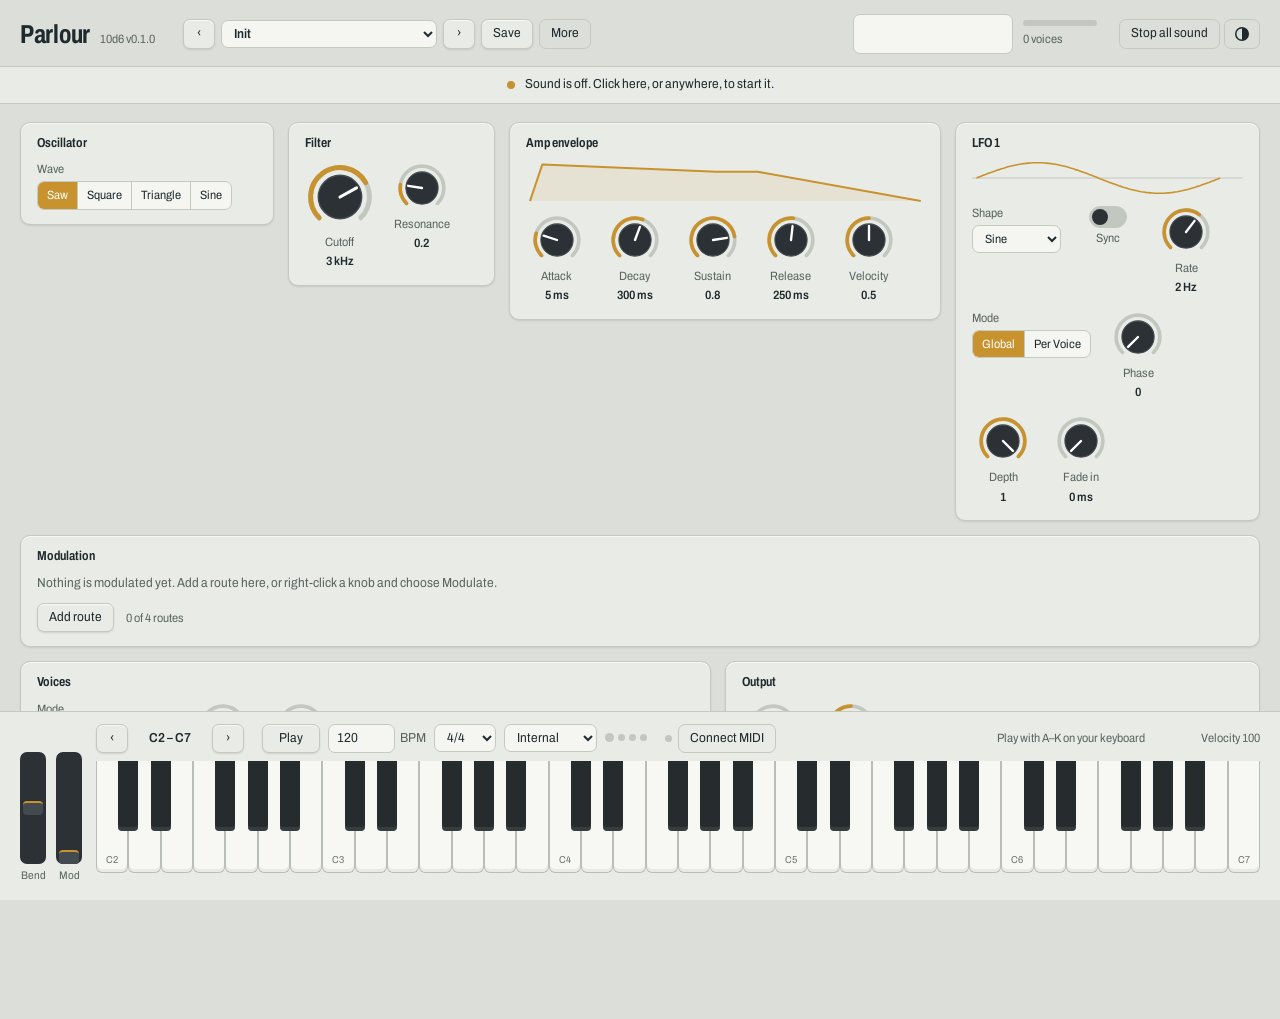
==== index.html @ 92a6d05a "Preview for main (4c23ecd7660c19c6184b68330ae3cbddd93cba4c)" ====
<!doctype html>
<html lang="en">
<head>
<meta charset="utf-8">
<meta name="viewport" content="width=device-width, initial-scale=1">
<title>Parlour</title>
<link rel="preconnect" href="https://fonts.googleapis.com">
<link rel="preconnect" href="https://fonts.gstatic.com" crossorigin>
<link href="https://fonts.googleapis.com/css2?family=Archivo:wdth,wght@75..100,400..700&display=swap" rel="stylesheet">
<style>
/* synthkit shell. A light instrument enclosure (graphite in dark mode);
   each synth sets --accent in ui/layout.json \002192 theme.accent. */
:root {
  --accent-base: #2457d6;
  --accent: var(--accent-base);
  --bg: #dcdfd9;
  --panel: #e9ebe6;
  --edge: #c4c9c1;
  --ink: #1f2a2e;
  --ink-soft: #5a6561;
  --cap: #2b3134;
  --cap-hi: #434b50;
  --track: #c2c7bf;
  --key: #f7f8f4;
  --key-edge: #b9beb6;
  --key-black: #262b2e;
  --field: #f5f6f2;
  --shadow: 0 1px 0 rgba(255, 255, 255, 0.7) inset, 0 1px 2px rgba(31, 42, 46, 0.12);
  --warn: #9a5b00;
  --error: #b3261e;
  --radius: 10px;
  --font: "Archivo", "Helvetica Neue", Arial, system-ui, sans-serif;
  color-scheme: light;
}
@media (prefers-color-scheme: dark) {
  :root:not([data-theme="light"]) {
    --accent: color-mix(in oklab, var(--accent-base) 68%, white);
    --bg: #1d2123;
    --panel: #262b2e;
    --edge: #343b3f;
    --ink: #e3e7e1;
    --ink-soft: #98a19d;
    --cap: #111518;
    --cap-hi: #30373c;
    --track: #3a4247;
    --key: #d9ddd6;
    --key-edge: #8d948f;
    --key-black: #121517;
    --field: #1f2427;
    --shadow: 0 1px 0 rgba(255, 255, 255, 0.04) inset, 0 1px 2px rgba(0, 0, 0, 0.35);
    --warn: #f0b860;
    --error: #ff8a80;
    color-scheme: dark;
  }
}
:root[data-theme="dark"] {
  --accent: color-mix(in oklab, var(--accent-base) 68%, white);
  --bg: #1d2123;
  --panel: #262b2e;
  --edge: #343b3f;
  --ink: #e3e7e1;
  --ink-soft: #98a19d;
  --cap: #111518;
  --cap-hi: #30373c;
  --track: #3a4247;
  --key: #d9ddd6;
  --key-edge: #8d948f;
  --key-black: #121517;
  --field: #1f2427;
  --shadow: 0 1px 0 rgba(255, 255, 255, 0.04) inset, 0 1px 2px rgba(0, 0, 0, 0.35);
  --warn: #f0b860;
  --error: #ff8a80;
  color-scheme: dark;
}

* { box-sizing: border-box; }
html, body { margin: 0; }
body {
  background: var(--bg);
  color: var(--ink);
  font: 400 13px/1.35 var(--font);
  font-variation-settings: "wdth" 90;
  -webkit-font-smoothing: antialiased;
  min-height: 100vh;
}
button, input, select { font: inherit; color: inherit; }
:focus-visible { outline: 2px solid var(--accent); outline-offset: 2px; }
[hidden] { display: none !important; }

.app { display: flex; flex-direction: column; min-height: 100vh; }

/* ---- header ---------------------------------------------------------- */
.top {
  display: flex; flex-wrap: wrap; align-items: center; gap: 12px 22px;
  padding: 14px 20px 12px;
  border-bottom: 1px solid var(--edge);
}
.brand { display: flex; align-items: baseline; gap: 10px; margin-right: 6px; }
.synth-name {
  margin: 0; font-size: 26px; line-height: 1; font-weight: 700;
  font-variation-settings: "wdth" 75; letter-spacing: -0.01em;
}
.synth-meta { color: var(--ink-soft); font-size: 12px; }

.btn {
  border: 1px solid var(--edge); background: var(--panel); border-radius: 7px;
  padding: 5px 11px; cursor: pointer; box-shadow: var(--shadow); white-space: nowrap;
}
.btn:hover { border-color: var(--ink-soft); }
.btn:disabled { opacity: 0.55; cursor: default; }
.btn-quiet { background: transparent; box-shadow: none; }
.btn-icon { padding: 5px 9px; min-width: 32px; }

.presets { display: flex; align-items: center; gap: 6px; }
.preset-field { position: relative; display: flex; align-items: center; }
.preset-select, .preset-name, .sig-select, .midi-select, .menu-select, .bpm-input {
  background: var(--field); border: 1px solid var(--edge); border-radius: 7px; padding: 5px 8px;
}
.preset-select, .preset-name { width: 13.5rem; font-weight: 600; }
.preset-dirty {
  position: absolute; right: -4px; top: -4px; width: 9px; height: 9px; border-radius: 50%;
  background: var(--accent); border: 2px solid var(--bg);
}

.tempo { display: flex; flex-wrap: wrap; align-items: center; gap: 8px; }
.tempo-readout { font-variant-numeric: tabular-nums; color: var(--ink-soft); font-size: 13px; white-space: nowrap; }
.play-btn { min-width: 58px; }
.play-btn[aria-pressed="true"] { background: var(--accent); border-color: var(--accent); color: #fff; }
.bpm { display: flex; align-items: center; gap: 5px; color: var(--ink-soft); }
.bpm-input { width: 4.2rem; font-variant-numeric: tabular-nums; color: var(--ink); }
.beats { display: flex; gap: 4px; }
.beat { width: 7px; height: 7px; border-radius: 50%; background: var(--track); }
.beat.is-down { width: 9px; height: 9px; margin-top: -1px; }
.beat.is-on { background: var(--accent); }

.midi { display: flex; align-items: center; gap: 6px; }
.midi-dot { width: 7px; height: 7px; border-radius: 50%; background: var(--track); }
.midi-dot.is-flash { animation: flash 0.25s ease-out; }
@keyframes flash { from { background: var(--accent); } }
.midi-select { max-width: 12rem; }

.output { display: flex; align-items: center; gap: 10px; margin-left: auto; }
.scope {
  width: 160px; height: 40px; color: var(--accent);
  background: var(--field); border: 1px solid var(--edge); border-radius: 7px;
}
.output-side { display: flex; flex-direction: column; gap: 5px; width: 74px; }
.level { height: 6px; border-radius: 3px; background: var(--track); overflow: hidden; }
.level-fill { height: 100%; width: 0; background: var(--ink-soft); transition: width 60ms linear; }
.level.is-hot .level-fill { background: var(--error); }
.voice-count { font-size: 12px; color: var(--ink-soft); font-variant-numeric: tabular-nums; }
.top-actions { display: flex; gap: 4px; }
.theme-btn { display: inline-flex; align-items: center; justify-content: center; }

.start-banner {
  display: flex; align-items: center; gap: 10px; justify-content: center;
  margin: 0; padding: 9px 16px; width: 100%;
  border: 0; border-bottom: 1px solid var(--edge); background: var(--panel); cursor: pointer;
}
.start-dot { width: 8px; height: 8px; border-radius: 50%; background: var(--accent); animation: pulse 1.6s ease-in-out infinite; }
@keyframes pulse { 50% { opacity: 0.3; } }

/* ---- panels ---------------------------------------------------------- */
.main { flex: 1; padding: 18px 20px 22px; }
.panels { display: flex; flex-wrap: wrap; gap: 14px; align-items: flex-start; }
.panel {
  flex: 1 1 auto;
  background: var(--panel); border: 1px solid var(--edge); border-radius: var(--radius);
  padding: 12px 16px 14px; box-shadow: var(--shadow);
}
.panel.is-wide { flex-basis: 100%; }
.panel-title {
  margin: 0 0 10px; font-size: 13px; font-weight: 650; color: var(--ink);
  font-variation-settings: "wdth" 80;
}
.controls { display: flex; flex-wrap: wrap; gap: 14px 16px; align-items: flex-start; }
.env-preview { display: block; width: 100%; height: 44px; margin: -2px 0 10px; }
.env-line { fill: none; stroke: var(--accent); stroke-width: 2; vector-effect: non-scaling-stroke; stroke-linejoin: round; }
.env-fill { fill: var(--accent); opacity: 0.1; }

/* ---- controls -------------------------------------------------------- */
.ctl { display: flex; flex-direction: column; align-items: center; gap: 3px; min-width: 62px; position: relative; }
.ctl-label { font-size: 12px; color: var(--ink-soft); text-align: center; max-width: 9em; line-height: 1.2; }
.ctl-value {
  border: 0; background: none; padding: 1px 4px; border-radius: 4px; cursor: text;
  font-size: 12px; font-weight: 600; font-variant-numeric: tabular-nums; white-space: nowrap;
}
.ctl-value:hover { background: var(--field); }
.ctl-value.is-static { cursor: default; }
.ctl-value.is-static:hover { background: none; }
.ctl-edit { width: 6.5em; font-size: 12px; text-align: center; padding: 1px 4px; border: 1px solid var(--accent); border-radius: 4px; background: var(--field); }
.ctl.has-cc::after {
  content: ""; position: absolute; top: 0; right: 6px; width: 6px; height: 6px; border-radius: 50%; background: var(--ink-soft);
}
.ctl.is-learning .knob-dial, .ctl.is-learning .slider-track, .ctl.is-learning .seg, .ctl.is-learning .toggle, .ctl.is-learning select {
  outline: 2px dashed var(--accent); outline-offset: 3px; border-radius: 50%;
}

.knob-dial { width: 52px; height: 52px; cursor: ns-resize; touch-action: none; border-radius: 50%; }
.is-large .knob-dial { width: 70px; height: 70px; }
.is-small .knob-dial { width: 40px; height: 40px; }
.knob-svg { width: 100%; height: 100%; display: block; overflow: visible; }
.knob-track { fill: none; stroke: var(--track); stroke-width: 7; stroke-linecap: round; }
.knob-arc { fill: none; stroke: var(--accent); stroke-width: 7; stroke-linecap: round; }
.knob-cap { fill: var(--cap); stroke: var(--cap-hi); stroke-width: 2; }
.knob-pointer { stroke: #fff; stroke-width: 4.5; stroke-linecap: round; }
.is-active .knob-cap { stroke: var(--accent); }

.ctl-slider { align-items: stretch; min-width: 150px; }
.ctl-row { display: flex; justify-content: space-between; align-items: baseline; gap: 8px; }
.slider-track { position: relative; height: 22px; cursor: ew-resize; touch-action: none; }
.slider-track::before { content: ""; position: absolute; left: 0; right: 0; top: 9px; height: 4px; border-radius: 2px; background: var(--track); }
.slider-fill { position: absolute; left: 0; top: 9px; height: 4px; border-radius: 2px; background: var(--accent); }
.slider-thumb { position: absolute; top: 3px; width: 16px; height: 16px; margin-left: -8px; border-radius: 50%; background: var(--cap); border: 2px solid var(--cap-hi); }

.seg { display: inline-flex; border: 1px solid var(--edge); border-radius: 7px; overflow: hidden; background: var(--field); margin-top: 2px; }
.seg-btn { border: 0; background: none; padding: 5px 9px; cursor: pointer; font-size: 12px; }
.seg-btn + .seg-btn { border-left: 1px solid var(--edge); }
.seg-btn[aria-checked="true"] { background: var(--accent); color: #fff; }
:root[data-theme="dark"] .seg-btn[aria-checked="true"] { color: #0f1316; }
@media (prefers-color-scheme: dark) { :root:not([data-theme="light"]) .seg-btn[aria-checked="true"] { color: #0f1316; } }
.ctl-segmented { align-items: flex-start; }
.ctl-segmented .ctl-label { text-align: left; }

.ctl-menu { align-items: flex-start; }
.menu-select { margin-top: 2px; font-size: 12px; }

.toggle { width: 38px; height: 22px; border-radius: 11px; border: 1px solid var(--edge); background: var(--track); position: relative; cursor: pointer; padding: 0; }
.toggle-knob { position: absolute; top: 2px; left: 2px; width: 16px; height: 16px; border-radius: 50%; background: var(--cap); transition: left 0.12s; }
.toggle[aria-checked="true"] { background: var(--accent); border-color: var(--accent); }
.toggle[aria-checked="true"] .toggle-knob { left: 18px; background: #fff; }

.xy-pad { position: relative; width: 132px; height: 132px; border-radius: 8px; background: var(--field); border: 1px solid var(--edge); cursor: crosshair; touch-action: none;
  background-image: linear-gradient(var(--edge) 1px, transparent 1px), linear-gradient(90deg, var(--edge) 1px, transparent 1px);
  background-size: 33.33% 33.33%; background-position: -1px -1px; }
.xy-dot { position: absolute; width: 14px; height: 14px; margin: -7px 0 0 -7px; border-radius: 50%; background: var(--accent); border: 2px solid #fff; }
.ctl-custom.is-broken { color: var(--error); max-width: 16em; }

/* ---- keyboard -------------------------------------------------------- */
.keyboard {
  display: flex; gap: 14px; padding: 12px 20px 18px; border-top: 1px solid var(--edge);
  background: var(--panel); position: sticky; bottom: 0;
}
.kb-wheels { display: flex; gap: 10px; padding-top: 28px; }
.wheel-wrap { display: flex; flex-direction: column; align-items: center; gap: 4px; }
.wheel { position: relative; width: 26px; height: 112px; border-radius: 7px; background: var(--cap); cursor: ns-resize; touch-action: none; }
.wheel.is-bend::after { content: ""; position: absolute; left: 4px; right: 4px; top: 50%; height: 1px; background: var(--cap-hi); }
.wheel-thumb { position: absolute; left: 3px; right: 3px; height: 14px; border-radius: 4px; background: var(--cap-hi); border-top: 2px solid var(--accent); }
.wheel-label { font-size: 11px; color: var(--ink-soft); }
.kb-main { flex: 1; min-width: 0; }
.kb-bar { display: flex; flex-wrap: wrap; align-items: center; gap: 8px 18px; margin-bottom: 8px; }
.kb-octave { display: flex; align-items: center; gap: 6px; }
.kb-spacer { flex: 1; }
.kb-range { font-variant-numeric: tabular-nums; min-width: 5.5em; text-align: center; font-weight: 600; }
.kb-hint { color: var(--ink-soft); font-size: 12px; flex: 1; }
.kb-vel { color: var(--ink-soft); font-size: 12px; font-variant-numeric: tabular-nums; }
.keys { --black-w: min(2.2%, 20px); position: relative; height: 112px; touch-action: none; user-select: none; }
.key { position: absolute; top: 0; cursor: pointer; }
.key-white {
  height: 100%; background: var(--key); border: 1px solid var(--key-edge); border-top: 0;
  border-radius: 0 0 6px 6px; box-shadow: 0 -3px 0 rgba(0, 0, 0, 0.06) inset;
}
.key-black {
  width: var(--black-w); min-width: 12px; height: 62%; background: var(--key-black); z-index: 1;
  border-radius: 0 0 4px 4px; box-shadow: 0 -4px 0 rgba(255, 255, 255, 0.08) inset;
}
.key-white.is-down { background: color-mix(in srgb, var(--accent) 30%, var(--key)); }
.key-black.is-down { background: var(--accent); }
.key-name { position: absolute; bottom: 6px; left: 0; right: 0; text-align: center; font-size: 10px; color: #6b736f; pointer-events: none; }

/* ---- menus, toasts, errors ------------------------------------------- */
.menu {
  position: fixed; z-index: 20; min-width: 190px; padding: 5px; border-radius: 9px;
  background: var(--panel); border: 1px solid var(--edge); box-shadow: 0 8px 28px rgba(0, 0, 0, 0.18);
}
.menu-item { display: block; width: 100%; text-align: left; border: 0; background: none; padding: 7px 10px; border-radius: 6px; cursor: pointer; }
.menu-item:hover:not(:disabled), .menu-item:focus-visible { background: var(--field); outline: none; }
.menu-item:disabled { color: var(--ink-soft); opacity: 0.6; cursor: default; }
.menu-sep { height: 1px; background: var(--edge); margin: 4px 6px; }
.toasts { position: fixed; right: 16px; bottom: 16px; z-index: 30; display: flex; flex-direction: column; gap: 8px; max-width: min(420px, calc(100vw - 32px)); }
.toast { background: var(--cap); color: #fff; padding: 9px 13px; border-radius: 8px; box-shadow: 0 6px 20px rgba(0, 0, 0, 0.2); }
.toast.is-warn { border-left: 4px solid var(--warn); }
.toast.is-error { border-left: 4px solid var(--error); }
.fatal { max-width: 34rem; margin: 15vh auto; padding: 0 20px; }
.fatal h1 { font-size: 24px; font-variation-settings: "wdth" 75; }

/* ---- small screens --------------------------------------------------- */
@media (max-width: 720px) {
  .top { padding: 12px 16px; gap: 10px 14px; }
  .presets { width: 100%; }
  .preset-field { flex: 1; }
  .preset-select, .preset-name { width: 100%; }
  .output { margin-left: 0; }
  .scope { width: 120px; }
  .main { padding: 14px 16px; }
  .panel { flex: 1 1 100%; }
  .keyboard { padding: 10px 16px 14px; gap: 10px; }
  .kb-hint { display: none; }
  .kb-spacer { display: none; }
  .wheel { height: 96px; width: 22px; }
  .keys { height: 96px; }
}
@media (prefers-reduced-motion: reduce) {
  * { animation: none !important; transition: none !important; }
}

/* ---- modulation ------------------------------------------------------ */
.knob-mod { fill: none; stroke: var(--accent); stroke-width: 3.5; stroke-linecap: round; opacity: 0.55; }
.btn-small { padding: 3px 9px; font-size: 12px; }
.btn[aria-pressed="true"].btn-small { border-color: var(--accent); color: var(--accent); }
.seg-small .seg-btn { padding: 3px 9px; }
.menu { max-height: min(70vh, 520px); overflow-y: auto; }

.lfo-panel { flex: 1 1 280px; }
.lfo-preview { display: block; width: 100%; height: 36px; margin: -2px 0 10px; overflow: visible; }
.lfo-axis { stroke: var(--edge); stroke-width: 1; vector-effect: non-scaling-stroke; }
.lfo-line { fill: none; stroke: var(--accent); stroke-width: 1.6; vector-effect: non-scaling-stroke; }
.lfo-dot { fill: var(--accent); stroke: var(--panel); stroke-width: 1.5; vector-effect: non-scaling-stroke; }

.shape-body { display: flex; gap: 18px; align-items: flex-start; flex-wrap: wrap; }
.shape-editor { flex: 1 1 420px; min-width: 0; }
.shape-panel .controls { flex: 1 1 300px; }
.shape-bar { display: flex; align-items: center; gap: 8px; flex-wrap: wrap; margin-bottom: 6px; }
.shape-hint { color: var(--ink-soft); font-size: 12px; }
.shape-area { border: 1px solid var(--edge); border-radius: 8px; background: var(--field); touch-action: none; overflow: hidden; }
.shape-svg { display: block; width: 100%; height: auto; cursor: crosshair; }
.grid-bar { stroke: var(--ink-soft); stroke-width: 1; opacity: 0.55; }
.grid-beat { stroke: var(--edge); stroke-width: 1; }
.grid-sub { stroke: var(--edge); stroke-width: 1; opacity: 0.5; stroke-dasharray: 2 3; }
.shape-line { fill: none; stroke: var(--accent); stroke-width: 2; stroke-linejoin: round; }
.shape-fill { fill: var(--accent); opacity: 0.1; }
.shape-point { fill: var(--panel); stroke: var(--accent); stroke-width: 2; cursor: grab; }
.shape-point.is-step { fill: var(--accent); }
.shape-point.is-sel { stroke: var(--ink); stroke-width: 2.5; }
.handle-arm { stroke: var(--ink-soft); stroke-width: 1.2; }
.handle-knob { fill: var(--ink); stroke: var(--panel); stroke-width: 1.5; cursor: move; }
.handle-knob.is-pinned { fill: var(--panel); stroke: var(--ink); stroke-dasharray: 2 2; }
.shape-release line { stroke: var(--ink); stroke-width: 1.5; stroke-dasharray: 4 3; }
.release-grip { fill: var(--ink); cursor: ew-resize; }
.shape-head { stroke: var(--ink); stroke-width: 1.5; opacity: 0.7; }

.matrix { display: flex; flex-direction: column; gap: 8px; }
.matrix-empty { margin: 0; color: var(--ink-soft); }
.route { display: flex; flex-wrap: wrap; align-items: center; gap: 8px 10px; padding: 6px 0; border-bottom: 1px solid var(--edge); }
.route:last-child { border-bottom: 0; }
.route select { max-width: 13rem; }
.route-src { display: flex; flex-direction: column; gap: 3px; }
.route-to { color: var(--ink-soft); }
.route-via { display: flex; align-items: center; gap: 6px; color: var(--ink-soft); font-size: 12px; }
.route-meter { position: relative; height: 3px; border-radius: 2px; background: var(--track); overflow: hidden; }
.route-meter-fill { position: absolute; top: 0; bottom: 0; background: var(--accent); }
.amt { display: flex; align-items: center; gap: 6px; }
.amt-track { position: relative; width: 140px; height: 22px; cursor: ew-resize; touch-action: none; }
.amt-track::before { content: ""; position: absolute; left: 0; right: 0; top: 9px; height: 4px; border-radius: 2px; background: var(--track); }
.amt-zero { position: absolute; left: 50%; top: 5px; width: 1px; height: 12px; background: var(--ink-soft); }
.amt-fill { position: absolute; top: 9px; height: 4px; background: var(--accent); border-radius: 2px; }
.amt-value { min-width: 4.2em; text-align: right; }
.matrix-foot { display: flex; align-items: center; gap: 12px; margin-top: 10px; }
.matrix-count { color: var(--ink-soft); font-size: 12px; }

@media (max-width: 720px) {
  .route select { max-width: 100%; }
  .amt-track { width: 110px; }
  .shape-hint { display: none; }
}

/* Dragging controls must never start a text selection. */
.shape-area, .amt, .knob-dial, .slider-track, .wheel, .xy-pad, .keys, .seg { -webkit-user-select: none; user-select: none; }

</style>
</head>
<body>
<div id="app" class="app" aria-busy="true"></div>
<script type="application/json" id="sk-data">{"wasm": "AGFzbQEAAAAB6wRPYAF/AGACf38AYAF/AX9gA39/fwBgA39/fwF/YAN/f38BfGAEf39/fwBgBn9/f39/fwBgBX9/f39/AGAAAGACf38Bf2AGf39/f39/AX9gBX9/f39+AX9gBX9/f398AX9gBX9/fn9/AGAEf39/fwF/YAV/f39/fwF/YAh/f39/f39/fwF/YAR/fn9/AX9gAAF/YAJ8fwBgBn98f3x/fwBgAn98AGABfwF8YAJ/fAF8YAJ/fAF/YAJ/fwF8YAZ/f3x8fHwBf2ABfwF9YAN/f3wAYAN/fHwBf2ADf3x/AGAHf39/f39/fwBgCH9/f39/f39/AGADf39+AXxgB39/fX98fn8AYAp/f398fn9/f3x/AGACf30BfWAEf3x/fwBgBX9/f3x/AX1gB39/f39/f30AYAh/f398f319fQBgB39/f31/fn8AYAJ/fgF/YAd/f39/f39/AX9gCn9/f39/f39/f38Bf2AEf39/fwF+YAx/f39/f39/f39/f38Bf2ADf39/AX1gBn9/f39+fwF/YAZ/f39/fH8Bf2AGf39/f35+AX9gB39/f39+fn8Bf2ALf39/f39/f39/f38Bf2AKf39/f39/f39/fwBgB39/f39/fn4Bf2APf39/f39/f39/f39/f39/AGABfwF+YAJ+fwF+YAN/fn8BfmACf34AYAR/f39+AX5gBX9/f39/AXxgAn9/AX5gAn9/AX1gA39/fwF+YAF8AX1gAn1/AX9gAX0BfWABfAF8YAN8fn4BfGACfHwBfGACfH8BfGABfAF/[base64]/[base64]/gL/AoADrQOuA7IDpgO7A68DpwOoA6kDsAOzA7cDuAO+A78DwQPCA8MDxAPFA8YDxwPIA8kDygPLA8wD4wPkA+ID5QPfA+AD4QPmA+cD6APpA9cD2QPYA9oD6gPrA+wD7QPOA9ADzwPRA/sDmwX6BsAGwwbGBskGzAbPBtEG0wbVBtcG2QbbBt0G3wbWBdcF3gXtBe4F7wXwBfEF8gXzBfQF9QX2BeAGgAaBBoIGgwaEBoUGhgaHBq8GsAazBrUGtwa5BrwGsQayBrQGtga4BroGvQb3Bt0F3wXgBeEF4gXjBeQF5QXmBecF6AXpBeoF6wX3BfgF+QX6BfsF/AX9Bf4FiAaJBosGjQaOBo8GkAaSBpMGlAaVBpYGlwaYBpkGmgabBpwGnQafBqAGoQaiBqQGpQamBqcGqAapBqoGqwasBvAD8QPyA/MD9AP1A/YD9wP4A/kD4Qb6A/[base64]/AT9BP4E7gb/BIAFgQWCBYMFhAWFBYYFhwXvBogFiQWKBYsFjAWNBY4FjwWQBfAGkQWSBZMFlAWVBZYFlwWYBZkF8QaaBZ4F8gagBaMF8walBagF9AapBawF9QatBa4FrwX2BrAFsQWyBZkHmwedB6YHsgcKhcAciAgEABBMCwMAAAsIABCHgICAAAswAQF/QQAoAvCogoAAIQFBAEEANgLwqIKAAAJAIAFFDQAgARDAgYCAABD1goCAAAsLIgACQEEALAD/qIKAAEF/Sg0AQQAoAvSogoAAEPWCgIAACwsoAQF/AkBBACgCgKmCgAAiAUUNAEEAIAE2AoSpgoAAIAEQ9YKAgAALCygBAX8CQEEAKAKMqYKAACIBRQ0AQQAgATYCkKmCgAAgARD1goCAAAsLKAEBfwJAQQAoApipgoAAIgFFDQBBACABNgKcqYKAACABEPWCgIAACwsoAQF/AkBBACgCpKmCgAAiAUUNAEEAIAE2AqipgoAAIAEQ9YKAgAALC+gEAQZ/[base64]////8DIANB/P///wdJGyIDQYCAgIAETw0AIAAgA0ECdCIDEPKCgIAAIgo2AgAgACAKIANqNgIIIAFBAnQhCSABQX9qQf////[base64]/joCAABDGgICAAAALEgAgAEEBIABBAUobEPiGgIAACwoAIAAQ+oaAgAALgPABAxp/[base64]/[base64]/Sg0AIAIoAgAQ9YKAgAALIAIgBEchAyACQbh/[base64]/Sg0AIAUoAhAQ9YKAgAALIAUgBDYCECAFIAI6ABsgBUEUaiAAKALwBTYCACAFQRdqIAAoAPMFNgAAIAVBHGoQl4CAgAAgBUEkakEANgIAIAVCADcCHAJAIAUoAigiBEUNACAEIQICQCAFQSxqKAIAIgMgBEYNACADQbh/[base64]/[base64]/Sg0AIAIoAgAQ9YKAgAALIAIgBEchAyACQbh/[base64]/Sg0AIAIoAgAQ9YKAgAALIAIgBUchAyACQbh/[base64]/[base64]/[base64]/[base64]/Sg0AIAIoAgAQ9YKAgAALIAIgBEchAyACQbh/[base64]/[base64]/[base64]/[base64]/Sg0AIAVBWGooAgAQ9YKAgAALAkAgBUFDaiwAAEF/Sg0AIAEoAgAQ9YKAgAALIAEhBSABIBdHDQALIBYoAighAgsgFiAXNgIsIAIQ9YKAgAALIBZCADcDKCAWQTBqQQA2AgACQCAALADLBEF/[base64]/Sg0AIAIoAgAQ9YKAgAALIAIgBEchAyACQbh/[base64]/[base64]/[base64]/[base64]/[base64]/Sg0AIAVBWGooAgAQ9YKAgAALAkAgBUFDaiwAAEF/Sg0AIAEoAgAQ9YKAgAALIAEhBSABIBdHDQALIBYoAighAgsgFiAXNgIsIAIQ9YKAgAALIBZCADcDKCAWQTBqQQA2AgACQCAALACbCEF/Sg0AIAAoApAIEPWCgIAACyAAQgA3A+AHIABBAzYC2AcCQCAHKAIwQQJ0QcCkgIAAaigCACIEELmHgIAAIgJB+P///[base64]/Sg0AIAIoAgAQ9YKAgAALIAIgBEchAyACQbh/[base64]/[base64]/Sg0AIAIoAgAQ9YKAgAALIAIgBEchAyACQbh/[base64]/[base64]/[base64]/Sg0AIAIoAgAQ9YKAgAALIAJCADcDACACQQhqQQA2AgAgFkEcahCXgICAACAWQSRqQQA2AgAgFkIANwIcAkAgFigCKCIXRQ0AIBchAgJAIBZBLGooAgAiBSAXRg0AA0ACQCAFQbh/[base64]/Sg0AIAVBWGooAgAQ9YKAgAALAkAgBUFDaiwAAEF/[base64]/Sg0AIAIoAgAQ9YKAgAALIAIgBEchAyACQbh/[base64]///[base64]/[base64]/Sg0AIAVBWGooAgAQ9YKAgAALAkAgBUFDaiwAAEF/[base64]/[base64]/[base64]/Sg0AIAVBWGooAgAQ9YKAgAALAkAgBUFDaiwAAEF/[base64]/[base64]/Sg0AIAIoAgAQ9YKAgAALIAJCADcDACACQQhqQQA2AgAgFkEcahCXgICAACAWQSRqQQA2AgAgFkIANwIcAkAgFigCKCIXRQ0AIBchAgJAIBZBLGooAgAiBSAXRg0AA0ACQCAFQbh/[base64]/Sg0AIAVBWGooAgAQ9YKAgAALAkAgBUFDaiwAAEF/[base64]/Sg0AIAIoAgAQ9YKAgAALIAJCADcDACACQQhqQQA2AgAgFkEcahCXgICAACAWQSRqQQA2AgAgFkIANwIcAkAgFigCKCIXRQ0AIBchAgJAIBZBLGooAgAiBSAXRg0AA0ACQCAFQbh/[base64]/Sg0AIAVBWGooAgAQ9YKAgAALAkAgBUFDaiwAAEF/[base64]/Sg0AIAIoAgAQ9YKAgAALIAJCADcDACACQQhqQQA2AgAgF0EcahCXgICAACAXQSRqQQA2AgAgF0IANwIcAkAgFygCKCIYRQ0AIBghAgJAIBdBLGooAgAiBSAYRg0AA0ACQCAFQbh/[base64]/Sg0AIAVBWGooAgAQ9YKAgAALAkAgBUFDaiwAAEF/Sg0AIAEoAgAQ9YKAgAALIAEhBSABIBhHDQALIBcoAighAgsgFyAYNgIsIAIQ9YKAgAALIBdCADcDKCAXQTBqQQA2AgAgAEHwBWogAEG4BWoQ9oCAgAACQCAAKALgBSIERQ0AIAQhAgJAIAAoAuQFIgMgBEYNACADQbh/[base64]/Sg0AIARBWGooAgAQ9YKAgAALIAUhBCAFIBhHDQALIAAoAtQFIQILIAAgGDYC2AUgAhD1goCAAAsCQCAALADTBUF/Sg0AIAAoAsgFEPWCgIAACyAVQQFqIhUgCCgCBCAIKAIAIgJrQQd1SA0BDAMLCyANEJ+AgIAAAAsgCRCfgICAAAALIABBBjYC3AcgAEGwjYCAADYC2AcgACAAKQLYBzcDiAEgAEGgB2ogAEGIAWoQ9YCAgAAiAkEIaiAAQfAFakEIaikDADcDACACIAApA/[base64]////[base64]/[base64]/[base64]/Sg0AIAVBWGooAgAQ9YKAgAALAkAgBUFDaiwAAEF/[base64]/ADDAELIABB8ANqIAAoAqAIIAAoAqQIEI+DgIAACyAQQQNqKAAAIQIgECgCACEDIAAtAPsDIQQgAEHwA2pBCGpBADYCACAAIAM2ApAIIAAoAvADIQMgAEIANwPwAyAAIAI2AJMIIABBBTYCjAQgAEH/joCAADYCiAQgACAAKQKIBDcDcCAAQcAEaiAAQfAAahD1gICAACIXQgA3AwggF0EDNgIAAkAgFywAG0F/[base64]/[base64]/[base64]/Sg0AIAIoAgAQ9YKAgAALIAIgBEchAyACQbh/aiECIAMNAAsgACgC6AQhAgsgACAENgLsBCACEPWCgIAACwJAIAAoAtwEIhhFDQAgGCECAkAgACgC4AQiBCAYRg0AA0ACQCAEQUhqIgVBKGoiBygCACIDRQ0AIAMhAQJAIARBdGoiBigCACICIANGDQADQCACQbh/[base64]/[base64]/Sg0AIAIoAgAQ9YKAgAALIAIgBUchAyACQbh/[base64]/[base64]/[base64]/[base64]/[base64]/[base64]/Sg0AIAVBWGooAgAQ9YKAgAALAkAgBUFDaiwAAEF/Sg0AIAEoAgAQ9YKAgAALIAEhBSABIBhHDQALIBcoAighAgsgFyAYNgIsIAIQ9YKAgAALIBdCADcDKCAXQTBqQQA2AgACQCAALACrA0F/[base64]/Sg0AIAIoAgAQ9YKAgAALIAIgBEchAyACQbh/[base64]/[base64]/Sg0AIAIoAgAQ9YKAgAALIAIgBEchAyACQbh/[base64]/Sg0AIAIoAgAQ9YKAgAALIAJCADcDACACQQhqQQA2AgAgF0EcahCXgICAACAXQSRqQQA2AgAgF0IANwIcAkAgFygCKCIYRQ0AIBghAgJAIBdBLGooAgAiBSAYRg0AA0ACQCAFQbh/[base64]/Sg0AIAVBWGooAgAQ9YKAgAALAkAgBUFDaiwAAEF/[base64]/[base64]/[base64]/Sg0AIARBWGooAgAQ9YKAgAALIAUhBCAFIBhHDQALIAAoAvQCIQILIAAgGDYC+AIgAhD1goCAAAsCQCAALADzAkF/[base64]/[base64]/[base64]/Sg0AIAIoAgAQ9YKAgAALIAIgBEchAyACQbh/[base64]/6iCgABBf0oNAEEAKAL0qIKAABD1goCAAAtBACAAQdQCaigCADYC/KiCgABBACAAKQLMAiIbNwL0qIKAACAAQQA6AMwCIABBADoA1wJBACwA/[base64]/[base64]/[base64]/[base64]/[base64]/[base64]/[base64]/Sg0AIAAoAhAQ9YKAgAALIAAL/[base64]/[base64]/[base64]/[base64]/[base64]/[base64]/[base64]/[base64]/I4CAgIAAQRBrIgIkgICAgAAgAkEANgIMQYypgoAAIAEgAkEMahCSgICAACACQQA2AghBmKmCgAAgASACQQhqEJKAgIAAQQAoAvCogoAAIAAgARDEgYCAACACQRBqJICAgIAACwsAQQAoAoypgoAACwsAQQAoApipgoAAC6QGBAd/AX0BfwF9AkACQAJAQQAoAoSpgoAAIgRBACgCgKmCgAAiBWsiBkEobSIHQQAoAoipgoAAIgggBWtBKG0iCU8NAEEEIQoCQAJAAkACQAJAAkACQAJAAkAgAUHwAXFBgH9qQQR2DgcBAAUCCQQDCQsgAkH/AHEhAiADQf8AcbNDAAD+QpUhC0EAIQxDAAAAACENQQAhCgwHCyACQf8AcSECIANB/wBxs0MAAP5ClSELQQEhCkEAIQxDAAAAACENDAYLIAJB/wBxIQwgA0H/AHGzQwAA/kKVIQ1BAiEKQTwhAkMAAAAAIQsMBQsCQCADQQd0QYD/AHEgAkH/AHFyIgJBgMAASQ0AIAJBgEBqskMA+P9FlSENDAMLIAJBgEByskMAAAA5lCENDAILIAJB/wBxs0MAAP5ClSENQTwhAgwCCyACQf8AcSECIANB/[base64]/4BAQF/[base64]/[base64]/6iCgABBf0oNAEEAKAL0qIKAABD1goCAAAtBACACQQxqKAIANgL8qIKAAEEAIAIpAgQiAzcC9KiCgABBACwA/6iCgAAhACACQRBqJICAgIAAIAOnQfSogoAAIABBAEgbC4cBAgJ/AXwjgICAgABBIGsiAiSAgICAAEEAKALwqIKAABDDgYCAACEDIAIgATYCECADKAIAIQMgAiABELmHgIAANgIUIAIgAikCEDcDCCADIABBB3RqIAJBCGogAkEYahCOgYCAACEBIAIrAxghBCACQSBqJICAgIAAIAREAAAAAAAA+H8gARsL8R0DBH8BfgJ/[base64]/[base64]/[base64]/Sg0AIAAoAgAQ9YKAgAALIAAgA0chBCAAQbh/aiEAIAQNAAsgAigCKCEACyACIAM2AiwgABD1goCAAAsgAkIANwMoIAJBMGpBADYCAAJAIAEsAMMBQX9KDQAgASgCuAEQ9YKAgAALIAFBrAFqIAFBmAJqQQAQgoGAgAACQEEALAD/qIKAAEF/Sg0AQQAoAvSogoAAEPWCgIAAC0EAIAFBtAFqKAIANgL8qIKAAEEAIAEpAqwBIgU3AvSogoAAIAFBADoArAEgAUEAOgC3ASAFp0H0qIKAAEEALAD/[base64]/[base64]/joCAADYCSCABIAEpAkg3AxAgAUGYAmogAUEQahD1gICAACICQgA3AwggAkEDNgIAAkAgAiwAG0F/Sg0AIAIoAhAQ9YKAgAALIAIgAzYCECACIAA6ABsgAkEUaiABKALQAjYCACACQRdqIAEoANMCNgAAIAJBHGoQl4CAgAAgAkEkakEANgIAIAJCADcCHAJAIAIoAigiA0UNACADIQACQCACQSxqKAIAIgQgA0YNACAEQbh/[base64]/Sg0AIAAoAgAQ9YKAgAALIAAgAkchBCAAQbh/[base64]/[base64]/[base64]/Sg0AIAAoAgAQ9YKAgAALIABBcGohBCAAQUhqIQAgBCADRw0ACyABKAL8ASEACyABIAM2AoACIAAQ9YKAgAALAkAgASwA+wFBf0oNACABKALwARD1goCAAAsCQCABKALAAiIDRQ0AIAMhAAJAIAFBxAJqKAIAIgQgA0YNACAEQbh/[base64]/[base64]/qIKAAEF/Sg0AQQAoAvSogoAAEPWCgIAAC0EAIABByABqKAIANgL8qIKAAEEAIAApAkAiATcC9KiCgAAgAEEAOgBAIABBADoAS0EALAD/[base64]///[base64]/Sg0AIAEoAigQ9YKAgAALIAanIQMCQCABLAAXQX9KDQAgASgCDBD1goCAAAsgAUHgAGokgICAgAAgA0H0qIKAACACQQBIGw8LIAFBDGoQn4CAgAAAC5gFAQR/[base64]////[base64]/qIKAAEF/Sg0AQQAoAvSogoAAEPWCgIAAC0EAIABByABqKAIANgL8qIKAAEEAIAApAkAiATcC9KiCgAAgAEEAOgBAIABBADoAS0EALAD/[base64]/[base64]/Sg0AIAEoAngQ9YKAgAALIAFBsAFqJICAgIAAIAIL8AMDAX8BfgR/I4CAgIAAQdAAayIAJICAgIAAIABBCGpBACgC8KiCgAAQ3oGAgAAgAEHAAGogAEEIakEAEIKBgIAAAkBBACwA/6iCgABBf0oNAEEAKAL0qIKAABD1goCAAAtBACAAQcgAaigCADYC/KiCgABBACAAKQJAIgE3AvSogoAAIABBADoAQCAAQQA6AEtBACwA/6iCgAAhAgJAIAAoAjAiA0UNACADIQQCQCAAQTRqKAIAIgUgA0YNACAFQbh/[base64]/Sg0AIAQoAgAQ9YKAgAALIARBcGohBSAEQUhqIQQgBSADRw0ACyAAKAIkIQQLIAAgAzYCKCAEEPWCgIAACyABpyEEAkAgACwAI0F/[base64]/qIKAAEF/[base64]/qIKAAEF/Sg0AQQAoAvSogoAAEPWCgIAAC0EAIAFB3ABqKAIANgL8qIKAAEEAIAEpAlQiBjcC9KiCgAAgAUEAOgBUIAFBADoAX0EALAD/qIKAACECAkAgASgCQCIERQ0AIAQhAAJAIAFBxABqKAIAIgMgBEYNACADQbh/[base64]/Sg0AIAEoAigQ9YKAgAALIAJBAEghAiAGpyEFAkAgASgCDCIERQ0AIAQhAAJAIAEoAhAiAyAERg0AIANBdGohAANAAkAgAEELaiwAAEF/Sg0AIAAoAgAQ9YKAgAALIAAgBEchAyAAQXRqIQAgAw0ACyABKAIMIQALIAEgBDYCECAAEPWCgIAACyAFQfSogoAAIAIbIQILAkAgASgCkAEiBEUNACAEIQACQCABQZQBaigCACIDIARGDQAgA0G4f2ohAANAIABBEGoQmICAgAAaAkAgAEELaiwAAEF/Sg0AIAAoAgAQ9YKAgAALIAAgBEchAyAAQbh/aiEAIAMNAAsgASgCkAEhAAsgASAENgKUASAAEPWCgIAACwJAIAEoAoQBIgRFDQAgBCEAAkAgAUGIAWooAgAiAyAERg0AIANBWGohAANAIAEgAEEYajYCGCABQRhqEJqAgIAAIAEgAEEMajYCGCABQRhqEJuAgIAAAkAgAEELaiwAAEF/[base64]/[base64]/[base64]/[base64]/[base64]/[base64]/hoCAAAALCABB4KSAgAALDwAgAEEBNgIAQaCngIAACyAAAkAgAi0AAQ0AIABBFGpBADYCACAAQTRqQgA3AgALC4kFBgF/[base64]/[base64]/kiEDAkAgACoCBCICIAFeRQ0AIAMgASAClSICIAKSIAIgApSTQwAAgL+SkyECDAMLQwAAAAAhBAJAQwAAgD8gApMgAV1FDQAgAUMAAIC/kiAClSICIAIgAiAClJKSQwAAgD+SIQQLIAMgBJMhAgwCC0MAAIA/QwAAgL8gASAAKgIMIgNdGyEFAkACQCAAKgIEIgIgAV5FDQAgASAClSIEIASSIAQgBJSTQwAAgL+SIQQMAQtDAAAAACEEQwAAgD8gApMgAV1FDQAgAUMAAIC/[base64]/kiACIAJDAACAP2AbIQMgAUMAAAA/[base64]/IAKTIANdRQ0AIANDAACAv5IgApVDAACAP5IiAiACIAKUlEMAAEBAlSEGCyAIIAQgBpOUIAWSIQILIAAgASAAKgIEkiIBQwAAgL+SIAEgAUMAAIA/YBs4AgggAgsnAQF/QRAQ8oKAgAAiAEF/NgIMIABCfzcCBCAAQYypgIAANgIAIAALCgAgABD1goCAAAsiAQF9IABBNGpCADcCACAAIAErAwC2IgI4AiAgACACOAIMCwIACwQAQQELBAAgAAsKACAAEPWCgIAAC/UJAQR/I4CAgIAAQaABayICJICAgIAAIAJBCDoAiwEgAkEAOgCIASACQu/mjfPyrpi75QA3A4ABIAJBkAFqIAEgAkGAAWoQoYGAgAAgAkEAOgB4IAJB18LZqwY2AnQgAkEEOgB/[base64]/QX9KDQAgAigCdBD1goCAAAsCQCACLACLAUF/[base64]/[base64]/[base64]/4aAgAAAC/kFAwN/[base64]/Sg0AIAAoAgAQ9YKAgAALIAAgB0chBSAAQbh/[base64]/aiEAA0AgAEEQahCYgICAABoCQCAAQQtqLAAAQX9KDQAgACgCABD1goCAAAsgACACRyEFIABBuH9qIQAgBQ0ACyADKAJgIQALIAMgAjYCZCAAEPWCgIAACwJAIAMoAlQiAEUNACADQdQAaiAAEOiAgIAAIAMoAlQQ9YKAgAALAkAgAywAU0F/[base64]/[base64]/[base64]/Sg0AIAIoAhAQ9YKAgAALIAVBAkYNAAwCCwsgAkG4AWpCADcDACACQbABakIANwMAIAJBqAFqQgA3AwAgAkGgAWpCADcDACACQZgBakIANwMAIAJBkAFqQgA3AwAgAkIANwOIAQsCQCACKAKgAiIFRQ0AIAUhBAJAIAJBpAJqKAIAIgMgBUYNACADQbh/[base64]/[base64]/[base64]/[base64]/[base64]/NwOAAiACQQE2AvgBIAJByABqIAJB+AFqEPOAgIAAGgJAIAQoAgAiA0UNACAEIAMQo4CAgAAgAigCoAIQ9YKAgAALAkAgAigClAIiBEUNACACQZQCaiAEEOiAgIAAIAIoApQCEPWCgIAACyACLACTAkF/[base64]/gBIAJByABqIAJB+AFqEPOAgIAAGgJAIAQoAgAiA0UNACAEIAMQo4CAgAAgAigCoAIQ9YKAgAALAkAgAigClAIiBEUNACACQZQCaiAEEOiAgIAAIAIoApQCEPWCgIAACyACLACTAkF/Sg0BIAIoAogCEPWCgIAADAELAkAgBUEtRg0AIAVBUGpB/[base64]/kHAQl/[base64]/Sg0AIAMoAgQQ9YKAgAALAkAgAywAY0F/Sg0AIAMoAlgQ9YKAgAALAkAgAywAU0F/Sg0AIAMoAkgQ9YKAgAALAkAgAywAG0F/Sg0AIAMoAhAQ9YKAgAALAkAgAywAQ0F/Sg0AIAMoAjgQ9YKAgAALAkAgAywAM0F/[base64]/[base64]/[base64]/wBNDQMCQCADQf8PSw0AIAEgA0EGdkFAchCWg4CAACADQT9xQYB/ciEDDAQLIANB//8DSw0CCyABIANBDHZBYHIQloOAgAAgASADQQZ2QT9xQYB/chCWg4CAACADQT9xQYB/ciEDDAILQQAhAAwICyABIANBEnZBcHIQloOAgAAgASADQQx2QT9xQYB/chCWg4CAACABIANBBnZBP3FBgH9yEJaDgIAAIANBP3FBgH9yIQMLIAEgA8AQloOAgAAMAgsgAiAAQayVgIAAEPKAgIAAAkAgAigCKCIHRQ0AAkAgAkEsaigCACIAIAdGDQAgAEG4f2ohAANAIABBEGoQmICAgAAaAkAgAEELaiwAAEF/Sg0AIAAoAgAQ9YKAgAALIAAgB0chAyAAQbh/[base64]/[base64]////[base64]/[base64]/gICAACEBCyAAIAE2AiAgAkEQaiSAgICAAAvgBwEHfyOAgICAAEGwAWsiAiSAgICAACABKAIIIgMhBAJAIAEoAgAiBSADaiIGLQAAQS1HDQAgASADQQFqIgQ2AggLAkAgBCABKAIEIgdPDQADQAJAAkAgBSAEai0AACIIwEEwSA0AIAhB/wFxQTpJDQEgCEEgckH/AXFB5QBGDQEMAwsgCEH/AXFBVWoiCEEDSw0CIAhBAUYNAgsgASAEQQFqIgQ2AgggByAERw0ACyAHIQQLAkACQCAHIANJDQAgByADayIIIAQgA2siBCAIIARJGyIEQfj///[base64]/wEBCH8CQCAAKAIEIgEgACgCACICRg0AA0ACQCABQUhqIgNBKGoiBCgCACIFRQ0AIAUhBgJAIAFBdGoiBygCACIIIAVGDQADQCAIQbh/[base64]/[base64]/AkAgARC5h4CAACICQfj///8HTw0AAkACQAJAIAJBC0kNACACQQdyQQFqIgMQ8oKAgAAhBCAAIANBgICAgHhyNgIIIAAgBDYCACAAIAI2AgQMAQsgACACOgALIAAhBCACRQ0BCyAEIAEgAhC2h4CAABoLIAQgAmpBADoAACAADwsgABCfgICAAAALxgYDBX8CfgN/[base64]/[base64]/[base64]/[base64]///[base64]///[base64]/[base64]/[base64]/[base64]/[base64]/Sg0BIAIoAkgQ9YKAgAAMAQsgAUEANgIAIAAgA0EBaiIFNgIIQVAhBkFQIQcCQAJAIAAoAgAiCCADaiwAACIJQVBqQf8BcUEKSQ0AQal/IQcgCUGff2pB/wFxQQZJDQBBSSEHIAlBv39qQf8BcUEGTw0BCyAAIANBAmoiCjYCCCABIAcgCWoiCTYCACAIIAVqLAAAIQcgASAJQQR0Igk2AgACQCAHQVBqQf8BcUEKSQ0AQal/IQYgB0Gff2pB/wFxQQZJDQBBSSEGIAdBv39qQf8BcUEFSw0BCyAAIANBA2oiBTYCCCABIAkgBiAHanIiBzYCACAIIApqLAAAIQMgASAHQQR0Igk2AgBBUCEHAkAgA0FQakH/AXFBCkkNAEGpfyEHIANBn39qQf8BcUEGSQ0AQUkhByADQb9/akH/AXFBBUsNAQsgACAENgIIIAEgCSAHIANqciIHNgIAIAggBWosAAAhAyABIAdBBHQiCDYCAAJAAkAgA0FQakH/[base64]/wFxIAFBAEgiAhshAyAAKAIgIgQgAEEgaiIFIAIbIQICQCAAKAIwIgZBCHFFDQAgACACNgIMIAAgAjYCCCAAIAIgA2oiBzYCECAAIAc2AiwLAkAgBkEQcUUNACAAIAIgA2o2AiwCQAJAIABBKGooAgBB/////[base64]////8HaiADQYGAgIB4aiIDQQBIIgEbIQJBASADIAEbIQMMAQsgA0UNAQsgACACIANqNgIYCwsrAQF/I4CAgIAAQRBrIgEkgICAgAAgASAANgIAQbWhgIAAIAEQpYOAgAAAC/MBBAN/[base64]/[base64]/ag4CAAECCyABIAWjEP+HgIAAIAQgBaMQ/4eAgACjIQUMAgsgASAFoSAEIAWho0QAAAAAAADwPyAAKwNgoxCDiICAACEFDAELIAEgBaEgBCAFoaMhBQtEAAAAAAAAAABEAAAAAAAA8D8gBSAFRAAAAAAAAPA/ZBsgBUQAAAAAAAAAAGMbIQMLIAJBEGokgICAgAAgAwuUAwQBfwJ8BX8CfCOAgICAAEEQayICJICAgIAARAAAAAAAAAAARAAAAAAAAPA/IAFEAAAAAAAAAAAgAZlEAAAAAAAA8H9jGyIBIAFEAAAAAAAA8D9kGyABRAAAAAAAAAAAYxshAyAAKwNAIQQgACsDOCEBAkACQAJAAkAgACgCWEF/ag4CAAECCyABIAQgAaMgAxCDiICAAKIhAwwCCyAEIAGhIAMgACsDYBCDiICAAKIgAaAhAwwBCyAEIAGhIAOiIAGgIQMLIAIgAzkDCAJAIAOZRAAAAAAAAPB/[base64]/[base64]/Y0UNACAFKAIAIAUgCBstAABB/[base64]/wFxIAlBAEgbIgRBAWoiAUH4////[base64]/Sg0AIAMoAgAQ9YKAgAALIAMsABtBf0oNACADKAIQEPWCgIAACyADQSBqJICAgIAADwsgAxCfgICAAAALjwoDBX8BfAN/[base64]////[base64]/Rg0AAkAgACgCACIFIAAgBEEASBsgA2pBf2otAAAiCkEwRw0AA0AgA0F/aiEDAkACQCAIQQFxRQ0AIAAgAzYCBAwBCyAAIANB/wBxOgALIAAhBQsgBSADakEAOgAAIAAoAgQiCSAALQALIgMgA8AiBEEASCIIGyIDRQ0CIAAoAgAiBSAAIARBAEgbIANqQX9qLQAAIgpBMEYNAAsLIApBLkcNACADQX9qIQMCQAJAIAhFDQAgACADNgIEDAELIAAgA0H/AHE6AAsgACEFCyAFIANqQQA6AAAgACgCBCEJIAAtAAshBAsCQCAJIARB/[base64]/[base64]///[base64]/[base64]/[base64]/[base64]/[base64]/AXEgAcBBAEgiARsiBUF/ag4EAQADAgULIAMoAiAgA0EgaiABGy8AAEHv3AFHDQREAAAAAAAA8D8hDwwFCyADKAIgIANBIGogARsiAUHcnYCAACAFELSHgIAADQJEAAAAAAAA8D8hDwwECyADKAIgIANBIGogARtBuZSAgAAgBRC0h4CAAA0CRAAAAAAAAPA/[base64]/Sg0AIAMoAqwBEPWCgIAACyADQcABaiSAgICAACAEC+QDAQd/I4CAgIAAQRBrIgIkgICAgAACQCACQQ9qIABBABDSg4CAAC0AAEUNAAJAAkAgASwAC0F/Sg0AIAEoAgBBADoAACABQQA2AgQMAQsgAUEAOgALIAFBADoAAAsgACAAKAIAQXRqKAIAaiIDKAIMIQQgAkEIaiADELWDgIAAQff///[base64]/[base64]/[base64]/Sg0AIAIoAiAQ9YKAgAALAkAgAiwAO0F/Sg0AIAIoAjAQ9YKAgAALAkACQCACLABbQQBIDQAgAkEgakEIaiAJKAIANgIAIAIgAikDUDcDIAwBCyACQSBqIAIoAlAgAigCVBCPg4CAAAsgBEEMcEECdEHwqoCAAGooAgAiCxC5h4CAACIFQfj///[base64]/Sg0AIAIoAhQQ9YKAgAALAkAgAiwAK0F/Sg0AIAIoAiAQ9YKAgAALIAIoAlQiDiACLABbIgVB/wFxIgkgBUEASCIMGyILIAEoAgQgAS0ACyINIA3AQQBIIg0bRw0AIAEoAgAgASANGyEPAkACQCAMDQAgBUUNASACQdAAaiEFIA8hDQNAIAUtAAAgDS0AAEcNAyANQQFqIQ0gBUEBaiEFIAlBf2oiCQ0ADAILCyACKAJQIA8gDhC0h4CAAA0BCyALQQFqIgVB+P///[base64]/[base64]/aiIDDQALCyAAC9sBAQd/AkAgACgCCCIBQQFIDQAgAUEBcSECIAAoAgAiAygCECAAKAIEaiEEIAMoAgQhBUEAIQMCQCABQQFGDQAgAUH+////[base64]/aiICDQALCyAAC9sBAQd/AkAgACgCCCICQQFIDQAgAkEBcSEDIAAoAgAiBCgCECAAKAIEaiEFIAQoAgQhBkEAIQQCQCACQQFGDQAgAkH+////[base64]/[base64]/[base64]/aiIBDQALCyAAC9sBAQd/AkAgACgCCCICQQFIDQAgAkEBcSEDIAAoAgAiBCgCECAAKAIEaiEFIAQoAgQhBkEAIQQCQCACQQFGDQAgAkH+////[base64]/[base64]/[base64]/[base64]/ag4DAgEAAwsgAi0AAkEQdCAHcyEHCyACLQABQQh0IAdzIQcLIAcgAi0AAHNBldPH3gVsIQcLIAdBDXYgB3NBldPH3gVsIgJBD3YgAnMhCAJAAkACQCABKAIEIgcNAAwBCwJAAkAgB2kiCUEBSw0AIAggB0F/[base64]/[base64]/[base64]/[base64]/[base64]/[base64]/NwOIASADQgA3AhwgAyACKQIANwMQIAJBADoAACACQQA6AAsgA0EcaiEEAkACQCADLAAbQQBIDQAgBCADKQMQNwIAIARBCGogBSgCADYCAAwBCyAEIAMoAhAgAygCFBCVg4CAABoLAkBBACABKAIIIgUgASgCBCICa0ECdUEebEF/[base64]/ABqIANBEGpB/ABqKAIANgIAIAIgAykChAE3AnQgAiADKQOQATcDgAEgASABKAIUIgJBAWo2AhQgAEEAOgAMIABBATYCCCAAIAI2AgQgACABNgIAAkAgAygCeCIERQ0AIAQhAgJAIAMoAnwiASAERg0AIAFBdGohAgNAAkAgAkELaiwAAEF/[base64]/AX4jgICAgABBEGsiAySAgICAACABQQE6ACQgA0EIaiACQQhqIgQoAgA2AgAgAikCACEFIAJCADcCACAEQQA2AgAgAyAFNwMAIAAgASADEKGBgIAAAkAgAywAC0F/Sg0AIAMoAgAQ9YKAgAALIAFBADoAJCABKAIEIAEoAhQgASgCEGpBf2oiAUEebiICQQJ0aigCACABIAJBHmxrQYgBbGpBAToAdiADQRBqJICAgIAAC/EQAhJ/[base64]/[base64]/Sg0AIAsoAgAQ9YKAgAALIAsgEkchDCALQXRqIQsgDA0ACyACKAKQASELCyACIBI2ApQBIAsQ9YKAgAALAkAgAiwAV0F/Sg0AIAIoAkwQ9YKAgAALAkAgAiwAS0F/Sg0AIAIoAkAQ9YKAgAALAkAgAiwAP0F/Sg0AIAIoAjQQ9YKAgAALAkAgAiwAM0F/Sg0AIAUoAgAQ9YKAgAALAkAgD0GIAWoiDyAQKAIAa0HwH0cNACAQKAIEIQ8gEEEEaiEQCyAPIApGDQUMAAsLIAJBGGpB+5iAgAAQ/[base64]/Sg0AIAsoAggQ9YKAgAALIAsQ9YKAgAAgDCELIAwNAAsLIAIoAqgBIQsLIAJBADYCqAECQCALRQ0AIAsQ9YKAgAALIAJBwAFqJICAgIAAC6YFAwJ/[base64]/ABqIAFB/[base64]/[base64]/[base64]/aiIIcQ0AIAQgCHEhBAwBCyAEIAVJDQAgBCAFcCEECyABKAIAIARBAnRqIQQMAQsgAiAEKAIANgIACyAEIAI2AgALQQEhBCABIAEoAgxBAWo2AgwLIAAgBDoABCAAIAI2AgALmAkDBX8DfgR/AkACQAJAAkAgACgCBCAAKAIAIgJrQQd1IgNBAWoiBEGAgIAQTw0AQQAhBQJAIAAoAgggAmsiAkEGdSIGIAQgBiAESxtB////DyACQYD///[base64]/aiIGIAFBgH9qIgMpAwA3AwAgBkEIaiADQQhqIgUoAgA2AgAgA0IANwMAIAVBADYCACAEQYx/aiICQQhqIAFBjH9qIgVBCGoiCigCADYCACACIAUpAgA3AgAgBUIANwIAIApBADYCACAEQZh/aiICQQhqIAFBmH9qIgVBCGoiCigCADYCACACIAUpAwA3AwAgBUIANwMAIApBADYCACAEQaR/aiICQQhqIAFBpH9qIgVBCGoiCigCADYCACACIAUpAgA3AgAgCkEANgIAIAVCADcCACAEQbB/[base64]/Sg0AIAAoAiQQ9YKAgAALAkAgACwAI0F/Sg0AIAAoAhgQ9YKAgAALAkAgACwAF0F/Sg0AIAAoAgwQ9YKAgAALAkAgACwAC0F/Sg0AIAAoAgAQ9YKAgAALIAAL9gIBBX8jgICAgABBEGsiAiSAgICAACAAQgA3AgBBACEDIABBADYCCCAAIAEpAgA3AgAgACABKAIINgIIIAFCADcCACABQQA2AgggACgCBCIBIAAoAgAiBGsiBUEFdSIGQX8gBUF/ShsQ9IKAgAAhBQJAAkAgASAERw0AIABCADcCECAAIAU2AgwgAEEYakIANwIAIABBIGpCgICA/[base64]/[base64]/[base64]/cBAQR/I4CAgIAAQRBrIgIkgICAgAACQCABKAIEIgNB+P///[base64]/Sg0AIAIoAgQQ9YKAgAALAkAgAUUNACABQRRqKAIAIQMLIAJBEGokgICAgAAgAw8LIAJBBGoQn4CAgAAAC5MGAQh/[base64]/[base64]/[base64]/joCAABDGgICAAAALswUBBn8CQAJAAkACQAJAIAFFDQAgAUGAgICABE8NASABQQJ0EPKCgIAAIQIgACgCACEDIAAgAjYCAAJAIANFDQAgAxD1goCAAAsgACABNgIEIAFBA3EhAkEAIQQCQCABQQRJDQAgAUH8////[base64]/[base64]////[base64]////[base64]/[base64]/ABDAELIAJB8AFqIAYoAgAgBigCBBCPg4CAAAsgA0EMaiEAAkAgAywAF0F/Sg0AIAAoAgAQ9YKAgAALIAAgAikD8AE3AgAgAEEIaiACQfABakEIaigCADYCACACQQA6APABIAJBADoA+wECQCACLADrAUF/[base64]/[base64]/ABDAELIAJB8AFqIAAoAhAgAEEUaigCABCPg4CAAAsgA0EwaiEHAkAgAywAO0F/[base64]/ABNwIAIAhBCGogAkHwAWpBCGooAgA2AgAgAkEMNgL0ASACQZORgIAANgLwASACIAIpAvABNwNgIAEgAkHgAGoQ+4CAgAAiACgCAEF/akECSSEGAkACQCAAKwMIIgmZRAAAAAAAAOBBY0UNACAJqiEADAELQYCAgIB4IQALIAMgAEEBIAYbNgJIAkACQAJAAkACQCADKAIEIAMsAAsiAEH/AXEgAEEASCIAGyIGRQ0AIAMoAgAgAyAAGyEAA0ACQCAALQAAIgUQ4IeAgAANACAFQS1GDQAgBUHfAEcNAwsgAEEBaiEAIAZBf2oiBg0ACwJAAkAgA0E0aigCACADLQA7IgAgAMBBAEgiABsOBQEEBAQABAsgBygCACAHIAAbIgAtAABBYGpB/wFxQd4ASw0DIAAtAAFBYGpB/wFxQd4ASw0DIAAtAAJBYGpB/wFxQd4ASw0DIAAtAANBYGpB/[base64]/o2AgAA2AvABIAIgAikC8AE3A0gCQCAIIAJByABqEPuAgIAAKAIAQQRHDQACQCADKAJUIgAgAygCUCIFRg0AIABBdGohAANAAkAgAEELaiwAAEF/[base64]/[base64]/[base64]/akECSRsiCZlEAAAAAAAA4EFjRQ0AIAmqIQAMAQtBgICAgHghAAsgAyAAQQggAEEISBsiAEEAIABBAEobNgJgIAJBBjYC9AEgAkGlioCAADYC8AEgAiACKQLwATcDKCADIAggAkEoahD7gICAACIAKwMIRAAAAAAAAAAAYiADKAJgQQBKIgYgACgCAEF/[base64]/[base64]/[base64]/[base64]/[base64]/arKVQwAAgL+SlLtEAAAAAAAAWUCjoCEECwJAIAEoAvCiASIBQQBIDQAgBCAAKAIAIAFBAnRqKgIAu6AhBAsgAyAERAAAAAAAQFHAoEQAAAAAAAAoQKMQ9IeAgACitgsnAQF/IAAgASgCACIBKAK0DSICNgIAIAAgAiABKALMDUEobGo2AgQLlwIEBn8BfgF/[base64]/aiIAIAdBACAHQQBKGyICIAAgAkgbIgA2AhQgASAKIAC3IAujoDkDGAsPAEG/joCAABDGgICAAAAL6wIECH8BfgF/[base64]/akECSWohAiAGQbACaiIGIAVHDQALCwJAIAIgA0HQAGooAgBIDQAgBSAEayIHQbACbSEIIAdBAUgNACAIQQEgCEEBShsiAkEBcSEJAkACQCAHQeAETg0AQX8hAkEAIQoMAQsgBEG0AmohBiACQf7//[base64]/[base64]/v//A3EhBUF/[base64]/[base64]/[base64]/[base64]/////DzcCACACQeQOakL/////DzcCACACQcwOakL/////DzcCACACQbQOakL/////DzcCACABQeAAaiIBQYAwRw0AC0EAIQEgAEG0PmpBAEGIMBC3h4CAABoDQCAAIAFqIgJBhD9qQv////8PNwIAIAJB7D5qQv////8PNwIAIAJB1D5qQv////8PNwIAIAJBvD5qQv////8PNwIAIAFB4ABqIgFBgDBHDQALQQAhASAAQbzuAGpBAEGIMBC3h4CAABoDQCAAIAFqIgJBjO8AakL/////DzcCACACQfTuAGpC/////w83AgAgAkHc7gBqQv////8PNwIAIAJBxO4AakL/////DzcCACABQeAAaiIBQYAwRw0ACyAAQQQ6AOOeASAAQoCAgICAgIDAPzcCxJ4BIABBADYC6J8BIABBBTYCgJ8BIABBzJ4BakL3/[base64]/[base64]/Sg0AIAJBDGooAgAQ9YKAgAALAkAgAkELaiwAAEF/[base64]/[base64]/[base64]/[base64]/[base64]/AkAgACgChKMBIgFFDQAgAEGIowFqIAE2AgAgARD1goCAAAsgAEHonwFqEIKCgIAAGgJAIABBqJ8BaigCACICRQ0AIAIhAQJAIABBrJ8BaigCACIDIAJGDQAgA0G4f2ohAQNAIAFBEGoQmICAgAAaAkAgAUELaiwAAEF/Sg0AIAEoAgAQ9YKAgAALIAEgAkchAyABQbh/[base64]/[base64]/[base64]/[base64]/[base64]/[base64]/////wAgA0Hw////B0kbIgRBgICAgAFPDQAgACAEQQR0IgQQ8oKAgAAiBzYCBCAAIAc2AgAgACAHIARqNgIIIAFBBHQhBSABQX9qQf////[base64]////8HIANB/////[base64]////[base64]/A34DfAN/[base64]////[base64]/[base64]/[base64]/[base64]/[base64]////[base64]/v///wdxIQtBACEFIBAhCSANIQwgDiEKA0AgCSAKKgIAIAwqAgCSQwAAAD+UOAIAIAlBBGogCkEEaioCACAMQQRqKgIAkkMAAAA/[base64]/[base64]/I4CAgIAAQRBrIgQkgICAgABBACEFAkAgAUEASA0AIAAoAgAiBkGsDmooAgAgBigCqA5rQQxtIAFMDQAgBEEIakIANwMAIARCADcDAAJAQQAgA0EEIANBBEkbIANBAEgbIgNFDQAgBCACIANBAnQQtYeAgAAaCwJAAkAgBkG0PmooAgAiB0EBakH/[base64]/[base64]/NwOwAiACQQI2AqgCIAJBCDYCxAEgAkHzioCAADYCwAEgAiACKQLAATcDaCAAIAJB6ABqEPWAgIAAIAJBqAJqEPOAgIAAGgJAIAMoAgAiBEUNACAEIQMCQCACQdQCaigCACIFIARGDQAgBUG4f2ohAwNAIANBEGoQmICAgAAaAkAgA0ELaiwAAEF/Sg0AIAMoAgAQ9YKAgAALIAMgBEchBSADQbh/aiEDIAUNAAsgAigC0AIhAwsgAiAENgLUAiADEPWCgIAACwJAIAIoAsQCIgNFDQAgAkHEAmogAxDogICAACACKALEAhD1goCAAAsCQCACLADDAkF/[base64]/[base64]/[base64]/Sg0AIAMoAgAQ9YKAgAALIAMgBEchBSADQbh/aiEDIAUNAAsgAigC0AIhAwsgAiAENgLUAiADEPWCgIAACwJAIAIoAsQCIgNFDQAgAkHEAmogAxDogICAACACKALEAhD1goCAAAsCQCACLADDAkF/[base64]/Sg0AIAMoAgAQ9YKAgAALIAMgBEchBSADQbh/aiEDIAUNAAsgAigC0AIhAwsgAiAENgLUAiADEPWCgIAACwJAIAIoAsQCIgNFDQAgAkHEAmogAxDogICAACACKALEAhD1goCAAAsCQCACLADDAkF/[base64]/[base64]/Sg0AIAMoAgAQ9YKAgAALIAMgBEchBSADQbh/[base64]/[base64]/Sg0AIAMoAgAQ9YKAgAALIAMgBEchBSADQbh/aiEDIAUNAAsgAigC0AIhAwsgAiAENgLUAiADEPWCgIAACwJAIAIoAsQCIgNFDQAgAkHEAmogAxDogICAACACKALEAhD1goCAAAsCQCACLADDAkF/[base64]/[base64]////[base64]/Sg0AIAMoAtgCEPWCgIAACyADLACfAkF/[base64]/[base64]/Sg0AIAIoAgAgBC0AACIIIAjAQQBIIgkbIghBE2oiAkH4////[base64]/[base64]/aiEIA0AgBS0AACICIAYtAAAiBEYhCSACIARHDQIgCEEARyECIAhBf2ohCCAGQQFqIQYgBUEBaiEFIAINAAwCCwsgBSgCACAGIAQQtIeAgABFIQkLIA0gCXIhDSAHQQRqIgcgDkcNAAsLIA1BAXENAQsgCigCBCAKLQALIgUgBcBBAEgiAhsiBUEWaiIGQfj///[base64]/Sg0AIAMoAqgBEPWCgIAACyADLADjAkF/[base64]/[base64]/[base64]/[base64]/[base64]/[base64]/joCAABDGgICAAAAL7wIBB38CQAJAIAAoAqQBIgFBf0oNACAAKALMASEBDAELIAAoAswBIgJBACAAQdABaigCACACa0ECdUF/[base64]/[base64]/[base64]/gNC4QEAgF9A38gASoCCCECAkAgAS0AACIDDQAgAkMAAAAAXkUNACAAIAEQ6YGAgAAPCwJAAkACQAJAAkACQAJAIAMOBgABAgMEBQYLIAJDAAAAAF9FDQULIAAgARDqgYCAAA8LIAAgASgCDCIDQf8AIANB/[base64]/QwAAgD8gASoCECICIAJDAACAP14bIAJDAACAv10bOALUBA8LIAAgASoCEDgCzAQPCyAAKALoASIDIABB7AFqKAIAIgRGDQAgASoCECECIAEoAgQhAQNAAkAgA0EIaigCACABRw0AIANBBGooAgBFDQAgA0H4AGogAjgCAAsgA0GwAmoiAyAERw0ACwsL3AkIAX8BfAF/AXwCfQJ8A38IfSOAgICAAEEQayIDJICAgIAAIAAgAhDsgYCAACAAEOSBgIAAIABBkA1qIAArA/ANIAG3IAArA4AOo6AiBDkDAEEAIQVBACACa7cgACsD2AFE/[base64]/[base64]/[base64]/AMQgF8Igc3A/[base64]/[base64]/IQNDzcxMPyEMDAELQ83MTD8hDEF/[base64]/AMQgF8Igg3A/AMIAIgCjcDCCACIAk2AgwgACAJIAwgAS0AASAAIAJBCGogCBDugYCAACAIIAAoAuAMQQJGEO+BgIAACyACQTBqJICAgIAAC8ACAQV/[base64]/[base64]/1jNdGyIOOAIAAkAgDiALWw0AIAQgDrsQiIGAgAC2IQwLIAAoAoACIgQgAmogDDgCAAsgAUEQaiEBIAZBgAFqIQYgAkEEaiECIAMgB0EBaiIHRw0ACwsL2BIIAX8EfAp/[base64]/QwAAAAAgEyATQwAAAABdGyITIBNDAACAP14bOAIMQwAAgD8hEwJAIBRDAAAAAF8NAEMAAIA/[base64]/[base64]/IRNDAACAPyEgQwAAgD8hIUMAAIA/ISICQCABKAJMIhxBAkgNACABKAJIsiIUIBSSIBxBf2qylUMAAIC/kiEUAkACQCAAKAK4ASIeQQBODQBDAAAAACEVDAELIAAoAoACIB5BAnRqKgIAIRULQwAAgD9DAACAvyAUIBWUIhQgFEMAAIC/XRsiFCAUQwAAgD9eG0MAAIA/kkMAAIA+lEPbD0lAlCIUEIuIgIAAQ/MEtT+UISAgFBDuh4CAAEPzBLU/lCEhQwAAgD8gHLKRlSEiCyABKAJQIAEoAlRHIRwgAEHoAGotAABBAEchHkMAAIA/[base64]/[base64]/[base64]/AnwjgICAgABBMGsiAySAgICAACADQQA2AiggAyACQp6c78a6wtbtTXxCpcaIocicp/lLhSICQsDZgYCAgBB+IAJCs4OAgIAgfiICQgKIfCABKAIEIgSsfEKV+Kn6l7fem55/fCAChSICQsDZgYCAgBB+IAJCs4OAgIAgfiICQgKIfEKc+Kn6l7fem55/fCAChUKzg4CAgCB+IgJClfip+pe33puef3wiBUIeiCAFhUK5y5Pn0e2RrL9/fiIFQhuIIAWFQuujxJmxt5LolH9+IgVCH4ggBYWnIgY2AhggAyACQqrw0/Sv7ry3PHwiBUIeiCAFhUK5y5Pn0e2RrL9/fiIFQhuIIAWFQuujxJmxt5LolH9+IgVCH4ggBYWnIgc2AhwgAyACQr/o/e7HpZvTWnwiBUIeiCAFhUK5y5Pn0e2RrL9/fiIFQhuIIAWFQuujxJmxt5LolH9+IgVCH4ggBYWnIgg2AiAgAyACQtTgp+nf3Pnu+AB8IgJCHoggAoVCucuT59Htkay/f34iAkIbiCAChULro8SZsbeS6JR/[base64]/[base64]/[base64]/[base64]/lLhSISQsDZgYCAgBB+fCASQrODgICAIH4iEkICiHxClfip+pe33puef3wgEoUiEkLA2YGAgIAQfiASQrODgICAIH4iEkICiHxC5vip+pe33puef3wgEoVCs4OAgIAgfiISQtTgp+nf3Pnu+AB8IhVCHoggFYVCucuT59Htkay/f34iFUIbiCAVhULro8SZsbeS6JR/fiIVQh+IIBWFpyIPNgIAIAxBhAFqIBJCv+j97selm9NafCIVQh6IIBWFQrnLk+fR7ZGsv39+IhVCG4ggFYVC66PEmbG3kuiUf34iFUIfiCAVhaciBzYCACAMQYABaiASQqrw0/Sv7ry3PHwiFUIeiCAVhUK5y5Pn0e2RrL9/fiIVQhuIIBWFQuujxJmxt5LolH9+IhVCH4ggFYWnIgY2AgAgDCASQpX4qfqXt96bnn98IhJCHoggEoVCucuT59Htkay/f34iEkIbiCAShULro8SZsbeS6JR/fiISQh+IIBKFpyINNgJ8AkAgBiANciAHciAPcg0AIAxB/[base64]/[base64]/[base64]/AQMAQsgASABQfgEaiABQbgFahDUgYCAADYC/AQgASwAwwVBf0oNACABKAK4BRD1goCAAAsCQCABLADzBEF/[base64]/////wMgA0H8////[base64]////8DIANB/P///[base64]/Sg0AIAEoAsgEEPWCgIAACwJAIAEsAOMEQX9KDQAgASgC2AQQ9YKAgAALAkAgASgC+AQiBEUNACAEIQICQCABKAL8BCIDIARGDQAgA0F0aiECA0ACQCACQQtqLAAAQX9KDQAgAigCABD1goCAAAsgAiAERyEDIAJBdGohAiADDQALIAEoAvgEIQILIAEgBDYC/[base64]/[base64]/[base64]/[base64]/ZCAgAA7AQAgAUEGOgC7AyABQQA6ALYDIAFBACgA+ZCAgAA2ArADIAFBuAVqIAFBsANqEJCBgIAARAAAAAAAAPA/RAAAAAAAACBAEJKBgIAAEJeBgIAARAAAAAAAAPA/EJWBgIAAIQIgAUGkA2pBBGpBAC8ApI6AgAA7AQAgAUEGOgCvAyABQQA6AKoDIAFBACgAoI6AgAA2AqQDIAIgAUGkA2oQnIGAgAAaAkAgASwArwNBf0oNACABKAKkAxD1goCAAAsCQCABLAC7A0F/Sg0AIAEoArADEPWCgIAACwJAIAEsAMcDQX9KDQAgASgCvAMQ9YKAgAALIAAgASgC3AU2ArQBQRAQ8oKAgAAiAkEAOgAMIAJBACkAt5WAgAA3AAAgAkEIakEAKAC/lYCAADYAACABIAI2ApgDIAFCjICAgICCgICAfzcCnAMgAUG4BWogAUHIBWogAUGYA2oQo4GAgABBEBDygoCAACICQQA6AA0gAkEAKQDElYCAADcAACACQQVqQQApAMmVgIAANwAAIAEgAjYCjAMgAUKNgICAgIKAgIB/NwKQAyABQbgFaiABQYwDahCQgYCAAEQAAAAAAAAAAEQAAAAAAABZQBCSgYCAAEQAAAAAAAAoQBCVgYCAACECIAFBADoAggMgAUHj6AE7AYADIAFBAjoAiwMgAiABQYADahCWgYCAACECIAFB+AJqQQAvAKSOgIAAOwEAIAFBBjoA/wIgAUEAOgD6AiABQQAoAKCOgIAANgL0AiACIAFB9AJqEJyBgIAAGgJAIAEsAP8CQX9KDQAgASgC9AIQ9YKAgAALAkAgASwAiwNBf0oNACABKAKAAxD1goCAAAsCQCABLACXA0F/[base64]/moCAADcAACACQQVqQQApAISbgIAANwAAIAEgAjYC3AIgAUKNgICAgIKAgIB/[base64]/[base64]/gEAkAgASwAwwVBf0oNACABKAK4BRD1goCAAAsCQCABLACbAkF/[base64]/[base64]/wFxIBRBAEgiFRsiAkEGaiIDQfj///8HTw0AIAAtAGghByABKALcBSEWAkAgA0ELSQ0AIANBB3JBAWoiBRDygoCAACELIAEgAzYC/[base64]///[base64]/RAAAAAAAACRAEJKBgIAAEJOBgIAARHsUrkfhenQ/RHsUrkfheoQ/[base64]/Sg0AIAEoAtwBEPWCgIAACwJAIAEsAPMBQX9KDQAgASgC6AEQ9YKAgAALAkAgASwAgwJBf0oNACABKAL4ARD1goCAAAsgAkEFaiIJQfj///[base64]////[base64]/[base64]/Sg0AIAEoAqQBEPWCgIAACwJAIAEsALsBQX9KDQAgASgCsAEQ9YKAgAALAkAgASwAywFBf0oNACABKALAARD1goCAAAsgAkEHaiIJQfj///[base64]///[base64]/EJKBgIAARJqZmZmZmek/RDMzMzMzM9M/[base64]/[base64]/[base64]///[base64]////[base64]/EJKBgIAARAAAAAAAAOA/[base64]/[base64]/aiECIAMgBEcNAAsgASgCuAUhAgsgASAENgK8BSACEPWCgIAACyAAKAKQASECIAAgBjYCkAECQCACRQ0AIABBkAFqIAIQ+4GAgAALAkAgASgC+AQiBEUNACAEIQICQCABKAL8BCIDIARGDQAgA0GAf2ohAgNAIAIQqIGAgAAhAyACQYB/aiECIAMgBEcNAAsgASgC+AQhAgsgASAENgL8BCACEPWCgIAACwJAIAEoAuAFIgRFDQAgBCECAkAgAUHkBWooAgAiAyAERg0AIANBaGohAgNAAkAgAkELaiwAAEF/[base64]/NgIAIANBIGpCADcDACADQSdqQQA2AAAgA0HQAGpCADcDACADQcwAakEBNgIAIANBOGpCgICAgICAgKfAADcDACADQTBqQoCAgICAgICnwAA3AwAgA0HYAGpCADcDACADQeAAakIANwMAIANB7ABqQgA3AgAgA0HoAGpBgICA/AM2AgAgA0H0AGpCADcCACADQYQBakLsg7KSt5Od1NEANwIAIANB/[base64]/NwIAIANBmAFqQQBB8AAQt4eAgAAaIANBqAJqQQE6AAAgA0GgAmpBPDYCACADQZACakLsg7KSt5Od1NEANwIAIANBiAJqQvTL5Y36qdGEgH83AgAgA0GwAmoiAyABRw0ACyAGIARBsAJsaiEEIAAoAgQiAyAAKAIAIgZGDQIDQCACQdB9aiICIANB0H1qIgMQ/[base64]/[base64]/[base64]/NwIAIAJBHGpCADcCACACQSRqQQA2AgAgAkEoaiECIANBWGoiAw0ACwsgBSABaiEBAkAgB0H4AEkNAANAIAJCgIDuuaTh9ZE8NwIAIAJBFGpCADcCACACQRBqQc2Zs+4DNgIAIAJBCGpCzZmz7oOAgMA/[base64]/[base64]/4GAgAAACxCrgICAAAALvwIBB38CQCAAKAIIIgIgACgCBCIDa0EHdSABSQ0AAkAgAUUNACADQQAgAUEHdCICELeHgIAAIAJqIQMLIAAgAzYCBA8LAkACQCADIAAoAgAiBGtBB3UiBSABaiIGQYCAgBBPDQBBACEHAkAgAiAEayICQQZ1IgggBiAIIAZLG0H///8PIAJBgP///[base64]/NgIAIAJBDGpBPDYCACACQcgAakEAQcgAELeHgIAAGiACQeQAakF/NgIAIAJB1ABqQTw2AgAgAkGQAWpBAEHIABC3h4CAABogAkGsAWpBfzYCACACQZwBakE8NgIAIAJB2AFqQQBByAAQt4eAgAAaIAJB9AFqQX82AgAgAkHkAWpBPDYCACACQaACakEAQcgAELeHgIAAGiACQbwCakF/NgIAIAJBrAJqQTw2AgAgAkHoAmpBAEHIABC3h4CAABogAkGEA2pBfzYCACACQfQCakE8NgIAIAJBsANqQQBByAAQt4eAgAAaIAJBzANqQX82AgAgAkG8A2pBPDYCACACQfgDakEAQcgAELeHgIAAGiACQZQEakF/[base64]/NgIAIAJBnAFqQTw2AgAgAkHYAWpBAEHIABC3h4CAABogAkH0AWpBfzYCACACQeQBakE8NgIAIAJBoAJqQQBByAAQt4eAgAAaIAJBvAJqQX82AgAgAkGsAmpBPDYCACACQegCakEAQcgAELeHgIAAGiACQYQDakF/NgIAIAJB9AJqQTw2AgAgAkGwA2pBAEHIABC3h4CAABogAkHMA2pBfzYCACACQbwDakE8NgIAIAJB+ANqQQBByAAQt4eAgAAaIAJBlARqQX82AgAgAkGEBGpBPDYCACACQcAEaiICIAFHDQALCyAHIARByABsaiEEAkAgAyAAKAIAIgJGDQADQCAFQbh/aiIFIANBuH9qIgNBwQAQtYeAgAAaIAMgAkcNAAsgACgCACEDCyAAIAQ2AgggACABNgIEIAAgBTYCAAJAIANFDQAgAxD1goCAAAsPCyAAEIGCgIAAAAsQq4CAgAAACw8AQb+OgIAAEMaAgIAAAAsPAEG/joCAABDGgICAAAAL7AEBA38CQCABRQ0AAkAgAUEYaigCACICRQ0AA0AgAigCACEDAkAgAiwAE0F/[base64]/[base64]/[base64]/[base64]/[base64]/Sg0AIAAoAgQQ9YKAgAALIAALBAAAAAvZAgEGfyOAgICAAEEQayIAJICAgIAAQQBCADcC/LWCgABBAEEANgKEtoKAAEGgfiEBAkADQCABQYCugIAAaigCACICELmHgIAAIgNB+P///[base64]/AkBBACgC/[base64]///[base64]/Sg0AIAIoAgAQ9YKAgAALIAIgAUchAyACQXRqIQIgAw0AC0EAKAKMtoKAACECC0EAIAE2ApC2goAAIAIQ9YKAgAALC54GBAR/[base64]/aiEECwJAIAIgBEEkbGoiBS0ADEUNACAFKgIEDwsCQCACIABBJGxqKgIAIgcgBSoCACIIkyIGQ703hjVfRQ0AIAIgAEEkbGoqAgQPCwJAIAIgBEEkbGoiBS0ADSIJIAIgAEEkbGoiAy0ADSIKckH/AXFFDQBDAAAAACELIAcgBkMAAAC/lCIMQwAAAAAgAyoCGEMAAAAAIApB/wFxIgAbIg0gDUMAAAAAXhsgDSAMXRuSIQ4gCEMAAAAAIAZDAAAAP5QiDCAFKgIQQwAAAAAgCUH/AXEiBBsiDSAMIA1dGyANQwAAAABdG5IhDyADKgIEIhAgAyoCHEMAAAAAIAAbkiERIAUqAgQiEiAFKgIUQwAAAAAgBBuSIRMgASAIkyAGlSEGQRghAEMAAIA/IRQCQANAIAYgBiAGlJQiFSAHlCAGIAZDAACAPyAGkyINQwAAQECUIgyUlCIWIA6UIA0gDSANlJQiFyAIlCAPIAYgDSAMlJQiDJSSkpIiDSABk4tDvTeGNV0NASAGIAsgDSABXSIFGyILIBQgBiAFGyIUkkMAAAA/lCEGIABBf2oiAA0AC0MAAIA/[base64]/E4Tw0AIAAgBUEkbCIDEPKCgIAAIgU2AgQgACAFNgIAIAAgBSADajYCCCACIAFrIQMCQCACIAFGDQAgBSABIANBfWoQtYeAgAAaCyAAIAUgA2o2AgQPCyAAEJqCgIAAAAusogEDDn8Bfid/[base64]/[base64]/Sg0AIAMoAtgJEPWCgIAACwJAIAMsAPMJQX9KDQAgAygC6AkQ9YKAgAALAkAgAywA/wlBf0oNACADKAL0CRD1goCAAAsCQCADLACLCkF/Sg0AIAMoAoAKEPWCgIAACyAAIAEoAhQ2ApABIANBADoA0AkgA0Lz1rnh1szdsuwANwPICSADQQg6ANMJIANBkApqIAEgA0HICWoQo4GAgABBEBDygoCAACIEQQA6AAsgBEEAKQCxkoCAADcAACAEQQdqQQAoALiSgIAANgAAIAMgBDYCvAkgA0KLgICAgIKAgIB/NwLACSADQZAKaiADQbwJahCQgYCAAEQAAAAAAAAAAEQAAAAAAADwPxCSgYCAAEQAAAAAAADwPxCVgYCAAEEBEJuBgIAAIQQgA0GwCWpBCGpBAC8AiJGAgAA7AQAgA0GAFDsBugkgA0EAKQCAkYCAADcDsAkgBCADQbAJahCcgYCAABoCQCADLAC7CUF/[base64]/i4CAADoAACADQQU6AJMJIANBADoAjQkgA0EAKAD7i4CAADYCiAkgBCADQYgJahCWgYCAACEEIANB+AhqQQhqQQAvAIiRgIAAOwEAIANBgBQ7AYIJIANBACkAgJGAgAA3A/gIIAQgA0H4CGoQnIGAgAAaAkAgAywAgwlBf0oNACADKAL4CBD1goCAAAsCQCADLACTCUF/[base64]/[base64]/AXEgD0EASCIVGyIWQQVqIhdB+P///[base64]////[base64]///[base64]////B08NAgJAAkAgIkEKSyIjDQAgA0H4B2pBCGpBADYCACADQgA3A/[base64]/Sg0AIAMoAuAHEPWCgIAACwJAIAMsAPcHQX9KDQAgAygC7AcQ9YKAgAALAkAgAywAgwhBf0oNACADKAL4BxD1goCAAAsCQCADLACTCEF/[base64]/K5mwY2AAAgA0GQCmogA0HAB2oQkIGAgAAQmoGAgABEAAAAAAAAAAAQlYGAgAAhBAJAAkAgHg0AIAsgAy8BzAg7AQAgC0ECaiADLQDOCDoAACADIBI2ArgHIAMgEzYCtAcgAyAUOgC/BwwBCyADQbQHaiATIBIQj4OAgAALIAQgA0G0B2oQnIGAgAAaAkAgAywAvwdBf0oNACADKAK0BxD1goCAAAsCQCADLADLB0F/Sg0AIAMoAsAHEPWCgIAACwJAIAMsANsHQX9KDQAgAygC0AcQ9YKAgAALIBZBCGoiBEH4////[base64]///[base64]/Sg0AIAMoAoAHEPWCgIAACwJAIAMoAowHIhBFDQAgECEEAkAgAygCkAciDyAQRg0AIA9BdGohBANAAkAgBEELaiwAAEF/Sg0AIAQoAgAQ9YKAgAALIAQgEEchDyAEQXRqIQQgDw0ACyADKAKMByEECyADIBA2ApAHIAQQ9YKAgAALAkAgAywAowdBf0oNACADKAKYBxD1goCAAAsCQCADLACzB0F/[base64]/Sg0AIAMoAsgGEPWCgIAACwJAIAMoAtQGIhBFDQAgECEEAkAgAygC2AYiDyAQRg0AIA9BdGohBANAAkAgBEELaiwAAEF/Sg0AIAQoAgAQ9YKAgAALIAQgEEchDyAEQXRqIQQgDw0ACyADKALUBiEECyADIBA2AtgGIAQQ9YKAgAALAkAgAywA6wZBf0oNACADKALgBhD1goCAAAsCQCADLAD7BkF/[base64]/[base64]/EJKBgIAARAAAAAAAAPA/EJWBgIAAQQEQm4GAgAAhBAJAAkAgHg0AIAcgAy8BzAg7AQAgB0ECaiADLQDOCDoAACADIBI2AvgFIAMgEzYC9AUgAyAUOgD/BQwBCyADQfQFaiATIBIQj4OAgAALIAQgA0H0BWoQnIGAgAAaAkAgAywA/wVBf0oNACADKAL0BRD1goCAAAsCQCADLACLBkF/[base64]///[base64]/Sg0AIAMoAsAFEPWCgIAACwJAIAMsANcFQX9KDQAgAygCzAUQ9YKAgAALAkAgAywA4wVBf0oNACADKALYBRD1goCAAAsCQCADLADzBUF/[base64]///z8gD0Hg////[base64]/[base64]/[base64]/[base64]/wFxIBBBAEgiDhsiEkEGaiIEQfj///[base64]///[base64]/Sg0AIAMoAqAFEPWCgIAACwJAIAMsALsFQX9KDQAgAygCsAUQ9YKAgAALIBJBBGoiGUH4////[base64]///[base64]/[base64]/RAAAAAAAAD5AEJKBgIAAEJOBgIAARAAAAAAAAPA/EJWBgIAAIQQgA0HzADsBtAQgA0EBOgC/[base64]/Sg0AIAMoAsAEEPWCgIAACwJAIAMsANsEQX9KDQAgAygC0AQQ9YKAgAALIBJBB2oiBEH4////[base64]///[base64]/[base64]/AMhBAsgAyAQNgKABCAEEPWCgIAACwJAIAMsAJMEQX9KDQAgAygCiAQQ9YKAgAALAkAgAywAowRBf0oNACADKAKYBBD1goCAAAsgEkEFaiIEQfj///[base64]///[base64]/[base64]/AXEgH0EASCIdGyIPQQRqIgRB+P///[base64]////[base64]/Sg0AIAMoAsgCEPWCgIAACwJAIAMsAN8CQX9KDQAgAygC1AIQ9YKAgAALAkAgAywA6wJBf0oNACADKALgAhD1goCAAAsCQCADLAD7AkF/Sg0AIAMoAvACEPWCgIAACyAPQQZqIh9B+P///[base64]///[base64]/[base64]/[base64]/wEMAQsgA0H0AWogGyAWEI+DgIAACyAVIANB9AFqEJyBgIAAGgJAIAMsAP8BQX9KDQAgAygC9AEQ9YKAgAALAkAgAywAiwJBf0oNACADKAKAAhD1goCAAAsCQCADLACbAkF/[base64]/[base64]/[base64]///[base64]/Sg0AIAMoAqQBEPWCgIAACwJAIAMsALsBQX9KDQAgAygCsAEQ9YKAgAALAkAgAywAywFBf0oNACADKALAARD1goCAAAsgD0EHaiIZQfj///[base64]////[base64]/ABqIBsgFhCPg4CAAAsgFSADQfwAahCcgYCAABoCQCADLACHAUF/Sg0AIAMoAnwQ9YKAgAALAkAgAywAkwFBf0oNACADKAKIARD1goCAAAsCQCADLACjAUF/[base64]////[base64]/RAAAAAAAwF9AEJKBgIAAEJeBgIAARAAAAAAAAPA/[base64]////[base64]/[base64]/[base64]/[base64]/Sg0AIAUoAngQ9YKAgAALAkAgBSwAE0F/[base64]/[base64]/Sg0AIAUoApgBEPWCgIAACyAAIAAoAiAiASAAKAIca0EkbUF/[base64]/Sg0AIAUoApgBEPWCgIAACyAAIAAoAiAiASAAKAIca0EkbUF/[base64]/[base64]/[base64]/[base64]/[base64]/[base64]/[base64]/[base64]/[base64]/[base64]/[base64]/AX4jgICAgABBwABrIgMkgICAgABB2AAQ8oKAgAAhBAJAIAAQuYeAgAAiBUH4////[base64]/QX9KDQAgAygCNBD1goCAAAsgA0HAAGokgICAgAAgBQ8LIANBNGoQn4CAgAAAC4oGAQZ/[base64]///8HTw0AAkACQAJAIAVBC0kNACAFQQdyQQFqIgYQ8oKAgAAhByADIAZBgICAgHhyNgI8IAMgBzYCNCADIAU2AjgMAQsgAyAFOgA/[base64]/QX9KDQAgAygCNBD1goCAAAsgA0HAAGokgICAgAAgBg8LIANBNGoQn4CAgAAACw8AQb+OgIAAEMaAgIAAAAsPAEG/[base64]/[base64]/////wAgBEHw////[base64]/[base64]///[base64]/[base64]/joCAABDGgICAAAALDwBBv46AgAAQxoCAgAAACw8AQb+OgIAAEMaAgIAAAAv1AgEEfyOAgICAAEHAAGsiAiSAgICAACAAKAIMIQMgAkIANwMYIAJCgICAgICAgPi/fzcDECACQgA3AwggASADIAJBCGoQoIKAgAAgACgCECEDIAJBGGpCADcDACACQQhqQRhqQgA3AwAgAkEIakEgakIANwMAIAJBMGpCADcDACACQQhqQTBqQQA2AgAgAkIANwMQIAJBADoACiACQQA7AQggAUEMaiADIAJBCGoQoYKAgAAgACgCFCEDIAJBgICA/[base64]/[base64]/kjgCFCAFuyEDDAELIANEje21oPfGsL6gIAW7IgNkRQ0AIAEgASoCFDgCECAEIAQoAgQiBiAEKAIMIgtzIgcgBCgCACIIczYCACAEIAdBC3c2AgwgBCAGIAggBCgCCHMiB3M2AgQgBCAHIAZBCXRzNgIIIAEgCyAIakEIdrNDAACAM5QiDSANkkMAAIC/kjgCFAsgASADOQMIQwAAAAAhDQJAAkACQAJAAkACQAJAAkAgAg4HAAECAwQFBgcLIAVD2w/JQJQQi4iAgAAPCyADRAAAAAAAANA/oCIDIAOcobZDAAAAv5KLQwAAgMCUQwAAgD+SDwsgBSAFkkMAAIC/kg8LQwAAgD8gBSAFkpMPC0MAAIA/QwAAgL8gBUMAAAA/XRsPCyABKgIQDwsgASoCECINIAEqAhQgDZMgBUPbD0lAlBDuh4CAAEMAAAC/lEMAAAA/kpSSIQ0LIA0LpQMEAn8BfQF/A3wgAyAAKAKAASIHIAJBPGxqIggoAihBAnRqKgIAIQkgBkMAAP5ClBCCiICAACEKQQAhAAJAIAlDAAAAv5IgBbIiBl9FDQBBACEAIAMgCCgCLEECdGoqAgBDAAAAP5IgBmBFDQBBACEAIAMgByACQTxsaiICKAIwQQJ0aioCAEMAAAC/[base64]/woKA38BfQJ/AXwCfQF/[base64]/[base64]/NwMAIAYgFiAMIAErAxihoCIWOQMIIAYgBkEIaiAWRAAAAAAAAPA/ZBshBAwBCyAGQRBqIAZBGGogFiAMYxshBAsgBCsDACEWCyABLQACDQAgASAWOQMgCyABIBYgCbugIhYgFpyhRAAAAAAAAPA/[base64]/[base64]/////wMgCkH8////[base64]/[base64]/YEUNAAJAAkAgASAPQQxqKAIAQQJ0aioCAEMAAAA/[base64]/[base64]/[base64]/IQ4CQCADIAAoAnQgCWoiB0EcaigCAEECdGoqAgAiD0NvEgM6XkUNACABKwNgIA+7oyIQRAAAAAAAAPA/[base64]/IAIoAgxBRGqyQwAAcEKVIg4gDkMAAIA/XhsgDkMAAIC/XRs4AgAgCyAAKAJIQQJ0aiABKgJIOAIAIAsgACgCTEECdGogAioCEDgCAAJAAkAgACgClAEiCEF/[base64]/v///[base64]/AX0BfyABIAM4AoQBIAEgAjYCgAEgAUIANwNgIAFBAToAiAEgAUH8AGpBADoAACABIAQrAxAiBzkDUCABRAAAAAAAAPC/RAAAAAAAAPA/IAcgBxCIiICAAKEiByAHoCIHIAdEAAAAAAAA8D9kGyAHRAAAAAAAAPC/Yxu2OAJMIAFB9ABqIAKsIAVCnpzvxrrC1u1NfEKlxoihyJyn+UuFIgVCwNmBgICAEH4gBUKzg4CAgCB+IgVCAoh8QqaMqvqXt96bnn98IAWFIgVCwNmBgICAEH58IAVCs4OAgIAgfiIFQgKIfEKV+Kn6l7fem55/fCAFhUKzg4CAgCB+IgVCqvDT9K/uvLc8fCIIQh6IIAiFQrnLk+fR7ZGsv39+IghCG4ggCIVC66PEmbG3kuiUf34iCEIfiCAIhaciCSAFQtTgp+nf3Pnu+AB8IghCHoggCIVCucuT59Htkay/f34iCEIbiCAIhULro8SZsbeS6JR/fiIIQh+IIAiFpyIKcyILQQt3NgIAIAEgBUKV+Kn6l7fem55/fCIIQh6IIAiFQrnLk+fR7ZGsv39+IghCG4ggCIVC66PEmbG3kuiUf34iCEIfiCAIhaciDEEBIAkgDHIgBUK/6P3ux6Wb01p8IgVCHoggBYVCucuT59Htkay/f34iBUIbiCAFhULro8SZsbeS6JR/[base64]/[base64]/[base64]/[base64]/[base64]/IQtDAADAfyEMAkAgCSAEaiIFLQAARQ0AIAcoAgAgA2pBfGoqAgAhDAsgBiADaiINQXxqIAw4AgACQCAFQQFqLQAARQ0AIAcoAgAgA2oqAgAhCwsgDSALOAIAIANBCGohAyAKIARBAmoiBEcNAAsLIAhFDQACQAJAIAkgBGotAAANAEMAAMB/[base64]/[base64]/[base64]/[base64]/Sg0AIBJBWGooAgAQ9YKAgAALAkAgEkFDaiwAAEF/Sg0AIBMoAgAQ9YKAgAALIBMhEiATIBFHDQALIBAoAighAwsgECARNgIsIAMQ9YKAgAALIBBCADcDKCAQQTBqQQA2AgACQCACLACDAUF/[base64]/Sg0AIAMoAgAQ9YKAgAALIAMgD0chDiADQbh/[base64]/Sg0AIAMoAgAQ9YKAgAALIANCADcDACADQQhqQQA2AgAgEEEcahCXgICAACAQQSRqQQA2AgAgEEIANwIcAkAgECgCKCIRRQ0AIBEhAwJAIBBBLGooAgAiEiARRg0AA0ACQCASQbh/[base64]/Sg0AIBJBWGooAgAQ9YKAgAALAkAgEkFDaiwAAEF/[base64]/[base64]/Sg0AIBJBWGooAgAQ9YKAgAALAkAgEkFDaiwAAEF/Sg0AIBMoAgAQ9YKAgAALIBMhEiATIBFHDQALIBAoAighAwsgECARNgIsIAMQ9YKAgAALIBBCADcDKCAQQTBqQQA2AgAgAiwAY0F/Sg0AIAIoAlgQ9YKAgAALIAAgAkEgaiACQZABahClgICAABD2gICAAAJAIAIoAkgiD0UNACAPIQMCQCACKAJMIg4gD0YNACAOQbh/[base64]/[base64]/Sg0AIA9BWGooAgAQ9YKAgAALIBIhDyASIBFHDQALIAIoAqwBIQMLIAIgETYCsAEgAxD1goCAAAsCQCACLACrAUF/Sg0AIAIoAqABEPWCgIAACyAEQRBqIgQgBUcNAAsLIAJB0AFqJICAgIAAC+saAxJ/[base64]/[base64]/aiIGDQALIAwhEgwDCyABKAIAIBQgEBC0h4CAAA0AIAwhEgwCCyAMQQFqIgwgE0cNAAsLIANBAzYChAEgA0HZioCAADYCgAEgAyADKQKAATcDECAHIANBEGoQ+4CAgAAhAQJAAkAgC0F/Sg0AIANBnJuAgAA2AkQgA0EDNgJIIAMgAykCRDcDACAHIAMQ+4CAgAAiAUEQakG4q4CAACABKAIAQQNGGyIBKAIEIAEtAAsiBCAEwEEASCIMGyIEQRRqIgZB+P///[base64]///[base64]/Sg0AIAMoAoABEPWCgIAAC0EDIQEMAQsgASgCACEMIAErAwghFQJAIBJBf0oNACADKAKkASADLQCrASIBIAHAQQBIIg0bIgRFDQAgBEEUaiIGQfj///[base64]/[base64]/Sg0AIAMoAoABEPWCgIAACwJAIAMsAE9Bf0oNACADKAJEEPWCgIAAC0ECIQEMAQtDAACAv0MAAIA/IBW2QwAAAAAgDEF/akECSRsiFiAWQwAAgD9eGyAWQwAAgL9dGyEWAkACQCAFIAMoArwBIgFPDQAgBSAWOAIMIAUgEjYCCCAFIA42AgQgBSALNgIAIAVBEGohBQwBCyAGQQFqIgxBgICAgAFPDQcCQAJAIAEgBGsiAUEDdSINIAwgDSAMSxtB/////wAgAUHw////[base64]/[base64]/////ACACQfD///[base64]/[base64]/[base64]/Sg0AIAEoAgAQ9YKAgAALIAEgIkchIyABQbh/aiEBICMNAAsgAigCsAUhAQsgAiAiNgK0BSABEPWCgIAACwJAIAIoAqQFIiRFDQAgJCEBAkAgAigCqAUiIiAkRg0AA0ACQCAiQUhqIiVBKGoiJigCACIjRQ0AICMhJwJAICJBdGoiKCgCACIBICNGDQADQCABQbh/[base64]/AQiIyAiRg0AICNBuH9qIQEDQCABQRBqEJiAgIAAGgJAIAFBC2osAABBf0oNACABKAIAEPWCgIAACyABICJHISMgAUG4f2ohASAjDQALIAIoAvgEIQELIAIgIjYC/[base64]/[base64]/Sg0AICJBWGooAgAQ9YKAgAALICUhIiAlICRHDQALIAIoArQEIQELIAIgJDYCuAQgARD1goCAAAsCQCACLACzBEF/[base64]/Sg0AIAEoAgAQ9YKAgAALIAEgIkchIyABQbh/aiEBICMNAAsgAigCiAQhAQsgAiAiNgKMBCABEPWCgIAACwJAIAIoAvwDIiRFDQAgJCEBAkAgAigCgAQiIiAkRg0AA0ACQCAiQUhqIiVBKGoiJigCACIjRQ0AICMhJwJAICJBdGoiKCgCACIBICNGDQADQCABQbh/[base64]/[base64]/Sg0AICJBWGooAgAQ9YKAgAALICUhIiAlICRHDQALIAIoAsQDIQELIAIgJDYCyAMgARD1goCAAAsCQCACLADDA0F/Sg0AIAIoArgDEPWCgIAACyAfKgIUISEgEkIANwMAIBJBCGpCADcDACASQRBqQgA3AwAgEkEYakIANwMAIBJBIGpBADYCACACQQI2AvACIAIgIbs5A/gCIAJBwAVqIAJB8AJqEPaAgIAAAkAgAigCmAMiIkUNACAiIQECQCACKAKcAyIjICJGDQAgI0G4f2ohAQNAIAFBEGoQmICAgAAaAkAgAUELaiwAAEF/Sg0AIAEoAgAQ9YKAgAALIAEgIkchIyABQbh/aiEBICMNAAsgAigCmAMhAQsgAiAiNgKcAyABEPWCgIAACwJAIAIoAowDIiRFDQAgJCEBAkAgAigCkAMiIiAkRg0AA0ACQCAiQUhqIiVBKGoiJigCACIjRQ0AICMhJwJAICJBdGoiKCgCACIBICNGDQADQCABQbh/[base64]/[base64]/Sg0AICJBWGooAgAQ9YKAgAALICUhIiAlICRHDQALIAIoApwCIQELIAIgJDYCoAIgARD1goCAAAsCQCACLACbAkF/[base64]/Sg0AIAEoAgAQ9YKAgAALIAEgIkchIyABQbh/aiEBICMNAAsgAigC8AEhAQsgAiAiNgL0ASABEPWCgIAACwJAIAIoAuQBIiRFDQAgJCEBAkAgAigC6AEiIiAkRg0AA0ACQCAiQUhqIiVBKGoiJigCACIjRQ0AICMhJwJAICJBdGoiKCgCACIBICNGDQADQCABQbh/[base64]/Sg0AIAEoAgAQ9YKAgAALIAEgIkchIyABQbh/aiEBICMNAAsgAigC6AUhAQsgAiAiNgLsBSABEPWCgIAACwJAIAIoAtwFIiRFDQAgJCEBAkAgAigC4AUiIiAkRg0AA0ACQCAiQUhqIiVBKGoiJigCACIjRQ0AICMhJwJAICJBdGoiKCgCACIBICNGDQADQCABQbh/[base64]/[base64]/[base64]/Sg0AIAEoAgAQ9YKAgAALIAEgIkchIyABQbh/[base64]/[base64]/[base64]/Sg0AIAEoAgAQ9YKAgAALIAEgIkchIyABQbh/aiEBICMNAAsgAigC2AYhAQsgAiAiNgLcBiABEPWCgIAACwJAIAIoAswGIiRFDQAgJCEBAkAgAigC0AYiIiAkRg0AA0ACQCAiQUhqIiVBKGoiJigCACIjRQ0AICMhJwJAICJBdGoiKCgCACIBICNGDQADQCABQbh/[base64]/[base64]/Sg0AIAEoAgAQ9YKAgAALIAEgIkchIyABQbh/aiEBICMNAAsgAigCyAchAQsgAiAiNgLMByABEPWCgIAACwJAIAIoArwHIiRFDQAgJCEBAkAgAigCwAciIiAkRg0AA0ACQCAiQUhqIiVBKGoiJigCACIjRQ0AICMhJwJAICJBdGoiKCgCACIBICNGDQADQCABQbh/[base64]/AkACQCADRQ0AIANB5PG4HE8NASAAIANByABsIgQQ8oKAgAAiAzYCBCAAIAM2AgAgACADIARqNgIIAkAgASACRg0AA0AgAyABEKGAgIAAGiADQcgAaiEDIAFByABqIgEgAkcNAAsLIAAgAzYCBAsPCyAAEKKAgIAAAAunKwYVfwR9AXwDfQJ/[base64]/////B3FBf2pBCiADLQA7IgTAQQBIIhEbIgkgAygCNCAEIBEbIgRrQQZJDQAgAygCMCADQTBqIBEbIQkCQAJAIAQNAEH/ooCAACERDAELIAlBBmogCSAEELaHgIAAGkEGQQAgCSAEakH/ooCAAEsbQQAgCUH/ooCAAE0bQf+igIAAaiERCyAJIBEoAAA2AAAgCUEEaiARQQRqLwAAOwAAIARBBmohBAJAIAMsADtBf0oNACADIAQ2AjQgCSAEaiEEDAILIAMgBEH/AHE6ADsgCSAEaiEEDAELQfb///8HIAlrIARBBmoiEiAJa0kNAkH3////ByETAkAgCUHy////A0sNAEELIBIgCUEBdCITIBIgE0sbIhNBB3JBAWogE0ELSRshEwsgAygCMCADQTBqIBEbIRQgExDygoCAACIRQQRqQQAvAIOjgIAAOwAAIBFBACgA/[base64]/////[base64]/Sg0AIAMgBDYCXCARIARqIQQMAgsgAyAEQf8AcToAYyARIARqIQQMAQtB9v///wcgCWsgBEEjaiISIAlrSQ0DQff///8HIRQCQCAJQfL///[base64]/Sg0AIAMoAlgQ9YKAgAALIAMsADtBf0oNCiADKAIwEPWCgIAADAoLIANCgICAgICAgMC/fzcCOCADQgA3AjAgA0EGNgJcIANB7IuAgAA2AlggAyADKQJYNwMQIAsgA0EQahD7gICAACEEIAMoAjQhEwJAIARBHGpBxKuAgAAgBCgCAEEERhsiBCgCACISIAQoAgQiF0YNAANAIBMgAygCMGtB/xFKDQFBACEUQwAAgD8gEkEAEPyAgIAAIgQrAwi2QwAAAAAgBCgCAEF/akECSRsiGCAYQwAAgD9eGyEZIBhDAAAAAF0hBEMAAIA/IBJBARD8gICAACIJKwMItkMAAAAAIAkoAgBBf2pBAkkbIhggGEMAAIA/XhshGiAYQwAAAABdIQlDAACAPyASQQIQ/ICAgAAiESsDCLZDAAAAACARKAIAQX9qQQJJGyIYIBhDAACAP14bIRsgGEMAAIC/[base64]/akECSRsiGCAYQwAAgD9eGyAYQwAAAABdGyEfQwAAAMBDAAAAQCASQQUQ/ICAgAAiEysDCLZDAAAAACATKAIAQX9qQQJJGyIYIBhDAAAAQF4bIBhDAAAAwF0bIR5DAACAv0MAAAAAIBJBBhD8gICAACITKwMItkMAAAAAIBMoAgBBf2pBAkkbIhggGEMAAAAAXhsgGEMAAIC/XRshHUMAAADAQwAAAEAgEkEHEPyAgIAAIhMrAwi2QwAAAAAgEygCAEF/akECSRsiGCAYQwAAAEBeGyAYQwAAAMBdGyEYIBJBCBD8gICAACITKwMIRAAAAAAAAAAAIBMoAgBBf2pBAkkbRAAAAAAAAOA/[base64]/E4IAlB4/G4HEkbIhYNAEEAISAMAQsgFkHI4/[base64]/[base64]/E4IAlB4/G4HEkbIhUNAEEAIRYMAQsgFUHI4/[base64]/IAsgA0EIahD7gICAACIEKwMIRAAAAAAAAPC/IAQoAgBBf2pBAkkbIhwgHEQAAAAAAADwP2QbtkMAAIC/IBxEAAAAAAAAAABmGyIYOAI8AkAgDygCACIEIA4oAgAiCU8NACAEQgA3AgAgBEEANgIIIAQgAykCMDcCACAEIAMoAjg2AgggBCAYOAIMIA8gBEEQajYCAAwKCyAEIAooAgAiEWsiEkEEdSITQQFqIgRBgICAgAFPDQYgCSARayIJQQN1IhEgBCARIARLG0H/////ACAJQfD///[base64]/[base64]/[base64]/joCAABDGgICAAAAL2AMDBX8BfgR/AkACQAJAAkAgACgCBCAAKAIAIgJrIgNBBHUiBEEBaiIFQYCAgIABTw0AIAAoAgggAmsiAkEDdSIGIAUgBiAFSxtB/////wAgAkHw////[base64]/[base64]/////ACACQfD///[base64]/[base64]/[base64]/[base64]/[base64]/[base64]/[base64]/[base64]/wFxQQBHIQsgAS0ANSIIIAdyQf8BcUEARyEHAkAgCkECSA0AIAAgCkEDdGpBEGohDCAAQRhqIQYDQCABLQA2DQECQAJAIAlB/wFxRQ0AIAEoAhhBAUYNAyAALQAIQQJxDQEMAwsgCEH/AXFFDQAgAC0ACEEBcUUNAgsgAUEAOwE0IAZBBGooAgAiCUEIdSEIAkAgCUEBcUUNACADKAIAIAhqKAIAIQgLIAYoAgAiCiABIAIgAyAIaiAEQQIgCUECcRsgBSAKKAIAKAIUEYeAgIAAACABLQA1IgggB0EBcXJB/wFxQQBHIQcgAS0ANCIJIAtBAXFyQf8BcUEARyELIAZBCGoiBiAMSQ0ACwsgASAHQQFxOgA1IAEgC0EBcToANAsL/[base64]/[base64]/[base64]/ajYCAAJAIAJBAEoNACABQXRqEPWCgIAACyAAENKCgIAACxMAIAAQ+IKAgAAaIAAQ9YKAgAALBwAgACgCBAtIAQJ/[base64]/[base64]/[base64]/aiIEbiIGIANBBGoiA0kNBCACIAYgBGxGDQEgAiABQYh/aiIEbiIGIANBBmoiA0kNBCACIAYgBGxGDQEgAiABQZB/aiIEbiIGIANBCGoiA0kNBCACIAYgBGxGDQEgAiABQZR/aiIEbiIGIANBBGoiA0kNBCACIAYgBGxGDQEgAiABQZZ/aiIEbiIGIANBAmoiA0kNBCACIAYgBGxGDQEgAiABQZp/aiIEbiIGIANBBGoiA0kNBCACIAYgBGxGDQEgAiABQZx/aiIEbiIGIANBAmoiA0kNBCACIAYgBGxGDQEgAiABQaB/aiIEbiIGIANBBGoiA0kNBCACIAYgBGxGDQEgAiABQah/aiIEbiIGIANBCGoiA0kNBCACIAYgBGxGDQEgAiABQa5/aiIEbiIGIANBBmoiA0kNBCACIAYgBGxGDQEgAiABQbJ/aiIEbiIGIANBBGoiA0kNBCACIAYgBGxGDQEgAiABQbh/aiIEbiIGIANBBmoiA0kNBCACIAYgBGxGDQEgAiABQbp/aiIEbiIGIANBAmoiA0kNBCACIAYgBGxGDQEgAiABQb5/[base64]/AkAgACgCBCAALQALIgUgBcAiBkEASCIHGyIFIAFJDQACQCAFIAFrIgggAiAIIAJJGyIJIAVrIAAoAghB/////[base64]/wBxOgALCyAHIARqQQA6AAAgAA8LIAAgByAFIARqIAkgB2prIAUgASAJIAQgAxCKg4CAACAADwsgABCLg4CAAAALmwIBA38CQEH2////ByABayACSQ0AIAAsAAtBAEghCCAAKAIAIQlB9////wchCgJAIAFB8v///[base64]///wdPDQEgAkEHckEBaiIDEPKCgIAAIQQgACADQYCAgIB4cjYCCCAAIAQ2AgAgACACNgIEIAQhAAsgACABIAJBAWoQtoeAgAAaDwsgABCNg4CAAAALiQIBA38CQCAAKAIEIAAtAAsiBCAEwCIFQQBIIgYbIgQgAUkNAAJAAkAgACgCCEH/////[base64]/AHE6AAsLIAYgA2pBADoAACAADwsgACAGIAQgA2ogBmsgBCABQQAgAyACEIqDgIAACyAADwsgABCLg4CAAAALuQIBBX8CQAJAAkAgAiAAKAIIIgNB/////wdxQX9qQQogACwACyIEQQBIIgUbIgZLDQAgACgCACAAIAUbIQUCQAJAIAINACADQRh2IQYMAQsgBSABIAIQtoeAgAAaIAAtAAshBgsCQCAGwEF/Sg0AIAAgAjYCBAwCCyAAIAJB/wBxOgALDAELQfb///8HIAZrIAIgBmtJDQFB9////wchAwJAIAZB8v///[base64]/////wdxQX9qQQogAC0ACyIDwCIEQQBIIgUbIgYgACgCBCADIAUbIgNrIAJJDQAgAkUNASAAKAIAIAAgBEEASBsiBSADaiABIAIQtoeAgAAaIAMgAmohAgJAAkAgACwAC0F/Sg0AIAAgAjYCBAwBCyAAIAJB/wBxOgALCyAFIAJqQQA6AAAgAA8LIAAgBiADIAJqIAZrIAMgA0EAIAIgARCKg4CAAAsgAAuGAgEFfwJAAkACQCAAKAIIIgNB/////wdxIgQgAk0NACAAIAI2AgQgACgCACEEIAJFDQEgBCABIAIQtoeAgAAaDAELQff///8HIQVB9////wcgBGsgAiAEa0EBakkNAQJAIARBf2oiBkHy////[base64]/wBxOgALIAIhBCAAIQMMBgsCQCAAKAIEIgQgACgCCEH/////B3EiAkF/aiIDRg0AIAAoAgAhAwwFCyACQfj///8HRg0BIAAoAgAhBSADQfL///8DSw0CIAMhBAtBCyAEQQFqIgMgBEEBdCICIAMgAksbIgNBB3JBAWogA0ELSRshAiAEQQpGIQYMAgsgABCNg4CAAAALQff///8HIQJBACEGIAMhBAsgAhDygoCAACEDAkAgBEUNACADIAUgBBC2h4CAABoLAkAgBg0AIAUQ9YKAgAALIAAgAzYCACAAIAJBgICAgHhyNgIICyAAIARBAWo2AgQLIAMgBGoiAEEAOgABIAAgAToAAAvfAgEGfwJAAkAgAUUNAAJAAkAgACgCCCIDQf////8HcUF/akEKIAAtAAsiBMAiBUEASCIGGyIHIAAoAgQgBCAGGyIEayABSQ0AIAAoAgAgACADQQBIGyEGIAQgAWohAwwBC0H3////ByEIQff///8HIAdrIAQgAWoiAyAHa0kNAiAFQQBIIQYgACgCACEFAkAgB0Hy////[base64]/AHE6AAsLIAYgA2pBADoAAAsgAA8LIAAQjYOAgAAAC8ECAQN/AkACQEH2////AyABayACSQ0AIAAsAAshCCAAKAIAIQlB9////wMhCgJAIAFB8v///[base64]/Qff///8DIQcCQAJAQff///8DIAFrIAJJDQAgACwACyEIIAAoAgAhCQJAIAFB8v///[base64]/AkACQAJAAkAgAkEBSw0AIAAgAjoACwwBCyACQfj///8DTw0BIAJBAXIiA0H/////A08NAiADQQJ0QQRqEPKCgIAAIQQgACADQYGAgIB4ajYCCCAAIAQ2AgAgACACNgIEIAQhAAsgACABIAJBAnRBBGoQtoeAgAAaDwsgABCZg4CAAAALEJqDgIAAAAu8AQEEfwJAIAIgACgCCCIDQf////8HcUF/[base64]////[base64]/[base64]///[base64]//wNxIgJB5ABuIQMCQCABQecHSw0AIAAgA0EwcjoAACAAIAJB5ABwQQF0QcC8gIAAai8BADsAASAAQQNqDwsgACADQQF0QcC8gIAAai8BADsAACAAIAEgA0HkAGxrQf//A3FBAXRBwLyAgABqLwEAOwACIABBBGoPCyABQZDOAG4hAwJAIAFBn40GSw0AIAAgA0EwcjoAACAAIAFBkM4AcCIBQeQAbiIDQQF0QcC8gIAAai8BADsAASAAIAEgA0HkAGxrQf//A3FBAXRBwLyAgABqLwEAOwADIABBBWoPCyAAIANBAXRBwLyAgABqLwEAOwAAIAAgASADQZDOAGxrIgFB//8DcUHkAG4iA0EBdEHAvICAAGovAQA7AAIgACABIANB5ABsa0H//wNxQQF0QcC8gIAAai8BADsABCAAQQZqDwsCQCABQf/B1y9LDQAgAUHAhD1uIQMCQCABQf+s4gRLDQAgACADQTBqOgAAIAAgAUHAhD1wIgFBkM4AbiIDQQF0QcC8gIAAai8BADsAASAAIAEgA0GQzgBsayIBQf//A3FB5ABuIgNBAXRBwLyAgABqLwEAOwADIAAgASADQeQAbGtB//8DcUEBdEHAvICAAGovAQA7AAUgAEEHag8LIAAgA0EBdEHAvICAAGovAQA7AAAgACABIANBwIQ9bGsiAUGQzgBuIgNBAXRBwLyAgABqLwEAOwACIAAgASADQZDOAGxrIgFB//8DcUHkAG4iA0EBdEHAvICAAGovAQA7AAQgACABIANB5ABsa0H//wNxQQF0QcC8gIAAai8BADsABiAAQQhqDwsgAUGAwtcvbiEDAkAgAUH/k+vcA0sNACAAIANBMHI6AAAgACABQYDC1y9wIgFBwIQ9biIDQQF0QcC8gIAAai8BADsAASAAIAEgA0HAhD1sayIBQZDOAG4iA0EBdEHAvICAAGovAQA7AAMgACABIANBkM4AbGsiAUH//wNxQeQAbiIDQQF0QcC8gIAAai8BADsABSAAIAEgA0HkAGxrQf//A3FBAXRBwLyAgABqLwEAOwAHIABBCWoPCyAAIANBAXRBwLyAgABqLwEAOwAAIAAgASADQYDC1y9sayIBQcCEPW4iA0EBdEHAvICAAGovAQA7AAIgACABIANBwIQ9bGsiAUGQzgBuIgNBAXRBwLyAgABqLwEAOwAEIAAgASADQZDOAGxrIgFB//8DcUHkAG4iA0EBdEHAvICAAGovAQA7AAYgACABIANB5ABsa0H//wNxQQF0QcC8gIAAai8BADsACCAAQQpqC6gCAQV/[base64]///[base64]////[base64]/I4CAgIAAQRBrIgIkgICAgAAgAiABNgIMQQAoAqCKgYAAIAAgARCgh4CAABoQ/4aAgAAACwQAIAALEAAgACABNgIEIAAgAjYCAAtfAQJ/I4CAgIAAQRBrIgMkgICAgAAgA0EIaiAAIAEgACgCACgCDBGDgICAAAAgAigCACEAIAMoAgghASACKAIEIQIgAygCDCEEIANBEGokgICAgAAgBCACRiABIABGcQsTACABKAIEIABGIAEoAgAgAkZxC5MBAQN/AkAgAhCBh4CAACIDELmHgIAAIgJB+P///[base64]////8HcUF/akEKIAYbIgYgBGtBAkkNACACKAIAIAIgBUEASBsiBiAEakG6wAA7AAAgBEECaiEEAkACQCACLAALQX9KDQAgAiAENgIEDAELIAIgBEH/AHE6AAsLIAYgBGpBADoAAAwBCyACIAYgBCAGa0ECaiAEIARBAEECQaKjgIAAEIqDgIAACyADQQRqIAEoAgQiBCABKAIAIAQoAgAoAhgRg4CAgAAAIAMoAgQgA0EEaiADLQAPIgTAQQBIIgYbIQcCQAJAIAIoAghB/////[base64]/Sg0AIAMoAgQQ9YKAgAALIAAgAikCADcCACACQgA3AgAgAEEIaiACQQhqIgIoAgA2AgAgAkEANgIAIANBEGokgICAgAALmAIBBH8jgICAgABBIGsiAySAgICAAAJAIAIQuYeAgAAiBEH4////[base64]/[base64]/aiICDQALCwsQACAAIAFBHGoQ2YWAgAAaC28BAn8jgICAgABBEGsiASSAgICAAEEQEM2AgIAAIQICQEEALQCgtoKAAA0AQQBBAToAoLaCgAALIAFB2KeCgAA2AgwgAUEBNgIIIAIgACABQQhqELGDgIAAGiACQYjAgIAAQdaAgIAAEM6AgIAAAAuXAQECfyAAQcC/[base64]/[base64]/[base64]/[base64]/[base64]/I4CAgIAAQRBrIgIkgICAgAAgAkEEaiAAENuDgIAAGgJAIAItAARFDQAgAkEMaiAAIAAoAgBBdGooAgBqELWDgIAAIAJBDGpBxLaCgAAQ3IWAgAAhAyACQQxqENqFgIAAGiAAIAAoAgBBdGooAgBqIgQoAhghBQJAIAQoAkwiBkF/[base64]/ajYCDEEADwsCQCAALQAwQRBxDQBBfyEDIARBf2otAAAgAUH/AXFHDQELIAAgAjYCECAAIARBf2oiAzYCDCADIAE6AAAgASEDCyADC88DAQp/AkAgAUF/Rw0AQQAPCyAAKAIIIQIgACgCDCEDAkACQAJAIAAoAhgiBCAAKAIcIgVGDQAgACgCLCEGDAELQX8hBiAALQAwQRBxRQ0BIAAoAiwhBSAAKAIUIQYgAEEgaiIHQQAQloOAgAAgBSAGayEIIAQgBmshBAJAAkAgAEEoaigCAEH/////B3FBf2oiCUEKIAAtACsiBsAiCkEASCIFGyILIABBJGooAgAgBiAFGyIGTQ0AIAcgCyAGa0EAEJeDgIAAGgwBCwJAAkAgCkF/[base64]/wFxIAAoAgAoAjQRioCAgAAADwsgACAHNgIYIAQgAToAACABQf8BcSEGCyAGC7gCBAJ/AX4BfwJ+AkAgASgCLCIFIAEoAhgiBk8NACABIAY2AiwgBiEFC0J/[base64]/Sg0AIABBJGooAgAQ9YKAgAALIABBwMCAgABBCGo2AgQgAEEIahDahYCAABogARC3g4CAABogAAt7AQF/[base64]/IAAgACgCAEF0aigCAGoiAEGUxICAAEEgajYCOCAAQZTEgIAAQQxqNgIAIABBgMGAgABBCGo2AgQgAEE4aiEBAkAgACwAL0F/Sg0AIABBJGooAgAQ9YKAgAALIABBwMCAgABBCGo2AgQgAEEIahDahYCAABogARC3g4CAABogABD1goCAAAt1AQF/[base64]/IAAgACgCAEF0aigCAGoiAEHIxYCAAEEgajYCPCAAQcjFgIAAQQxqNgIAIABBgMGAgABBCGo2AgggAEE8aiEBAkAgACwAM0F/[base64]/AkACQCADIARGDQAgASAEIANraiEFA0BBfyEGIAEgAkYNAiABLAAAIgcgAywAACIISA0CAkAgCCAHTg0AQQEPCyABQQFqIQEgA0EBaiIDIARHDQALIAUhAQsgASACRyEGCyAGC4sBAQN/AkAgAyACayIEQfj///8HTw0AAkACQCAEQQpLDQAgACAEOgALDAELIARBB3JBAWoiBRDygoCAACEGIAAgBUGAgICAeHI2AgggACAGNgIAIAAgBDYCBCAGIQALAkAgAiADRg0AIAAgAiAEELWHgIAAIARqIQALIABBADoAAA8LIAAQjYOAgAAAC+8BAQN/AkAgASACRw0AQQAPCyACIAFrIgNBA3EhBAJAAkAgASACa0F8TQ0AQQAhAgwBCyADQXxxIQNBACECA0AgAkEEdCABLAAAaiICQRh2QfABcSACc0EEdCABLAABaiICQRh2QfABcSACc0EEdCABLAACaiICQRh2QfABcSACc0EEdCABLAADaiICQYCAgIB/cSIFQRh2IAVyIAJzIQIgAUEEaiEBIANBfGoiAw0ACwsCQCAERQ0AA0AgAkEEdCABLAAAaiICQYCAgIB/[base64]////[base64]/cSIEQRh2IARyIANzIQMgAUEEaiIBIAJHDQALCyADC8wEAQF/[base64]/[base64]/IOAgAAgBkY6AAAgBigCJCEDAkAgBiwAF0F/[base64]/RiIPGyEBCyAAKAIAIQ0CQAJAAkAgDiAPRg0AIAsNAQtBASEOAkAgDUUNAEEAIQ4gDSgCDCANKAIQRw0AAkAgDSANKAIAKAIkEYKAgIAAAEF/[base64]/AXEhEyACIQ0gCCEOA0ACQCAOLQAAQQFHDQAgDSgCACANIA1BC2oiFCwAAEEASBsgEGosAAAhDwJAIAYNACAEIA8gBCgCACgCDBGKgICAAAAhDwsCQAJAIBMgD0H/AXFHDQBBASESIA1BBGooAgAgFC0AACIPIA/AQQBIGyARRw0CIA5BAjoAAEEBIRIgCUEBaiEJDAELIA5BADoAAAsgC0F/[base64]/aiEJCyANQQFqIQ0gDkEMaiIOIANHDQALCyAQQQFqIRAMAQsLIA4gASABKAIAKAIkEYKAgIAAAEF/[base64]/[base64]/RiIHGyEDCwJAAkACQCACDQBBACECIAdFDQEMAgsCQCACKAIMIAIoAhBGDQAgB0UNAgwBC0EAIAIgAiACKAIAKAIkEYKAgIAAAEF/RiIBGyECIAcgAUYNAQsCQCAGKAK8ASAJIAYoAsQBIAYtAMsBIgEgAcAiB0EASBsiAWpHDQACQAJAIAFBAUgNACAGQcABaiABQQAQl4OAgAAaDAELIAFBAXQhCQJAAkAgB0F/Sg0AIAYgCTYCxAEgBigCwAEhBwwBCyAGIAlB/gBxOgDLASAGQcABaiEHCyAHIAlqQQA6AAALAkACQCAGKALIAUH/////B3FBf2oiCkEKIAYtAMsBIgfAIgtBAEgiCRsiDCAGKALEASAHIAkbIgdNDQAgBkHAAWogDCAHa0EAEJeDgIAAGgwBCwJAAkAgC0F/[base64]/[base64]/AXEgCRtqIQwgBkEQaiEHA0ACQCABLQAAIglBf2pB/[base64]/[base64]/aiIETQ0AIAEgBEECdGooAgAiAUUNACACIAEgASgCACgCEBGCgICAAAA6AAAgACABIAEoAgAoAhQRgYCAgAAAIAMQ2oWAgAAaIANBEGokgICAgAAPCxD9g4CAAAAL5gIBA38CQAJAIAMoAgAiCiACRw0AQSshCwJAIAktABggAEH/AXEiDEYNAEEtIQsgCS0AGSAMRw0BCyADIAJBAWo2AgAgAiALOgAADAELAkACQCAAIAVHDQAgBigCBCAGLQALIgYgBsBBAEgbRQ0AQQAhBiAIKAIAIgkgB2tBnwFKDQEgCSAEKAIANgIAIAggCUEEajYCAAwCC0F/IQYgCSAAQRoQs4eAgAAiACAJQRpqIAAbIAlrIglBF0oNAAJAAkACQCABQXhqDgkBAgECAgICAgACCyAJQRZIDQEgCiACRg0CIAogAmtBAkoNAkF/IQYgCkF/[base64]/MiCgABBADYCAAJAQQAtAMi3goAADQBB/////[base64]////93VQ0AIAJBBDYCAEGAgICAeCEBDAYLIAdCgICAgAhTDQEgAkEENgIAQf////8HIQEMBQsgAkEENgIAQf////[base64]////8HcUF/[base64]/akH/AXFB/QBLDQAgBygCACAJRw0DCyABIAwgAWtBAUpqIQEgB0EEaiIHIAhJDQALCyABLQAAIgFBf2pB/wFxQf0ASw0BIAgoAgBBf2ogAUkNAQsgBEEENgIACwJAAkAgAw0AQQEhAUEAIQMMAQtBACEBIAMoAgwgAygCEEcNAEEAIAMgAyADKAIAKAIkEYKAgIAAAEF/RiIBGyEDCwJAAkACQCACDQAgAQ0BDAILAkAgAigCDCACKAIQRg0AIAFFDQEMAgsgASACIAIoAgAoAiQRgoCAgAAAQX9Gcw0BCyAEIAQoAgBBAnI2AgALAkAgBiwAywFBf0oNACAGKALAARD1goCAAAsCQCAGLADbAUF/Sg0AIAYoAtABEPWCgIAACyAGQeABaiSAgICAACADC9QCAgN/AX4jgICAgABBEGsiBCSAgICAAAJAAkACQAJAIAAgAUYNAAJAQYCAgIAARQ0AEIiAgIAAC0EAKAL8yIKAACEFAkBBgICAgABFDQAQiICAgAALQfzIgoAAQQA2AgACQEEALQDIt4KAAA0AQf////8HQaWdgIAAQQAQyoeAgAAhBkEAQQE6AMi3goAAQQAgBjYCxLeCgAALIAAgBEEMaiADENSHgIAAIQcCQEGAgICAAEUNABCIgICAAAsCQEH8yIKAACgCACIADQACQEGAgICAAEUNABCIgICAAAtB/MiCgAAgBTYCACAEKAIMIAFGDQQMAgsgBCgCDCABRw0BIABBxABHDQMgAkEENgIAQv///////////wBCgICAgICAgICAfyAHQgBVGyEHDAMLIAJBBDYCAAwBCyACQQQ2AgALQgAhBwsgBEEQaiSAgICAACAHCxQAIAAgASACIAMgBCAFEIeEgIAAC5cLAQd/[base64]/////[base64]/[base64]/wFxIAkbaiEMIAZBEGohBwNAAkAgAS0AACIJQX9qQf8BcUH9AEsNACAHKAIAIAlHDQMLIAEgDCABa0EBSmohASAHQQRqIgcgCEkNAAsLIAEtAAAiAUF/akH/AXFB/QBLDQEgCCgCAEF/[base64]/[base64]/MiCgAAhBgJAQYCAgIAARQ0AEIiAgIAAC0H8yIKAAEEANgIAAkBBAC0AyLeCgAANAEH/////[base64]//A1YNAQwDCyAIQoCABFQNAgsgAkEENgIAQf//AyEADAQLIAJBBDYCAAwCC0EAIAinIgBrIAAgBUEtRhshAAwCCyACQQQ2AgALQQAhAAsgBEEQaiSAgICAACAAQf//[base64]/RiIHGyEDCwJAAkACQCACDQBBACECIAdFDQEMAgsCQCACKAIMIAIoAhBGDQAgB0UNAgwBC0EAIAIgAiACKAIAKAIkEYKAgIAAAEF/RiIBGyECIAcgAUYNAQsCQCAGKAK8ASAJIAYoAsQBIAYtAMsBIgEgAcAiB0EASBsiAWpHDQACQAJAIAFBAUgNACAGQcABaiABQQAQl4OAgAAaDAELIAFBAXQhCQJAAkAgB0F/Sg0AIAYgCTYCxAEgBigCwAEhBwwBCyAGIAlB/gBxOgDLASAGQcABaiEHCyAHIAlqQQA6AAALAkACQCAGKALIAUH/////B3FBf2oiCkEKIAYtAMsBIgfAIgtBAEgiCRsiDCAGKALEASAHIAkbIgdNDQAgBkHAAWogDCAHa0EAEJeDgIAAGgwBCwJAAkAgC0F/[base64]/[base64]/AXEgCRtqIQwgBkEQaiEHA0ACQCABLQAAIglBf2pB/[base64]/[base64]////8HQaWdgIAAQQAQyoeAgAAhB0EAQQE6AMi3goAAQQAgBzYCxLeCgAALIAAgBEEMaiADENOHgIAAIQgCQEGAgICAAEUNABCIgICAAAsCQAJAAkBB/MiCgAAoAgAiAA0AAkBBgICAgABFDQAQiICAgAALQfzIgoAAIAY2AgAgBCgCDCABRg0BDAULIAQoAgwgAUcNBCAAQcQARg0BIAhC/////[base64]////8HcUF/[base64]/akH/AXFB/QBLDQAgBygCACAJRw0DCyABIAwgAWtBAUpqIQEgB0EEaiIHIAhJDQALCyABLQAAIgFBf2pB/wFxQf0ASw0BIAgoAgBBf2ogAUkNAQsgBEEENgIACwJAAkAgAw0AQQEhAUEAIQMMAQtBACEBIAMoAgwgAygCEEcNAEEAIAMgAyADKAIAKAIkEYKAgIAAAEF/RiIBGyEDCwJAAkACQCACDQAgAQ0BDAILAkAgAigCDCACKAIQRg0AIAFFDQEMAgsgASACIAIoAgAoAiQRgoCAgAAAQX9Gcw0BCyAEIAQoAgBBAnI2AgALAkAgBiwAywFBf0oNACAGKALAARD1goCAAAsCQCAGLADbAUF/Sg0AIAYoAtABEPWCgIAACyAGQeABaiSAgICAACADC5MDAgR/AX4jgICAgABBEGsiBCSAgICAAAJAAkACQAJAAkAgACABRg0AAkAgAC0AACIFQS1HDQAgAEEBaiIAIAFHDQAgAkEENgIADAQLAkBBgICAgABFDQAQiICAgAALQQAoAvzIgoAAIQYCQEGAgICAAEUNABCIgICAAAtB/MiCgABBADYCAAJAQQAtAMi3goAADQBB/////wdBpZ2AgABBABDKh4CAACEHQQBBAToAyLeCgABBACAHNgLEt4KAAAsgACAEQQxqIAMQ04eAgAAhCAJAQYCAgIAARQ0AEIiAgIAACwJAAkACQEH8yIKAACgCACIADQACQEGAgICAAEUNABCIgICAAAtB/MiCgAAgBjYCACAEKAIMIAFGDQEMBQsgBCgCDCABRw0EIABBxABGDQEgCEL/////D1YNAQwDCyAIQoCAgIAQVA0CCyACQQQ2AgBBfyEADAQLIAJBBDYCAAwCC0EAIAinIgBrIAAgBUEtRhshAAwCCyACQQQ2AgALQQAhAAsgBEEQaiSAgICAACAACxQAIAAgASACIAMgBCAFEJCEgIAAC5cLAQd/[base64]/////[base64]/[base64]/wFxIAkbaiEMIAZBEGohBwNAAkAgAS0AACIJQX9qQf8BcUH9AEsNACAHKAIAIAlHDQMLIAEgDCABa0EBSmohASAHQQRqIgcgCEkNAAsLIAEtAAAiAUF/akH/AXFB/QBLDQEgCCgCAEF/[base64]/[base64]/MiCgABBADYCAAJAQQAtAMi3goAADQBB/////wdBpZ2AgABBABDKh4CAACEHQQBBAToAyLeCgABBACAHNgLEt4KAAAsgACAEQQxqIAMQ04eAgAAhCAJAQYCAgIAARQ0AEIiAgIAACwJAAkBB/MiCgAAoAgAiAA0AAkBBgICAgABFDQAQiICAgAALQfzIgoAAIAY2AgAgBCgCDCABRg0BDAMLIAQoAgwgAUcNAiAAQcQARw0AIAJBBDYCAEJ/[base64]/RiIIGyEDCwJAAkACQCACDQBBACECIAhFDQEMAgsCQCACKAIMIAIoAhBGDQAgCEUNAgwBC0EAIAIgAiACKAIAKAIkEYKAgIAAAEF/RiIBGyECIAggAUYNAQsCQCAGKAK8ASAHIAYoAsQBIAYtAMsBIgEgAcAiCEEASBsiAWpHDQACQAJAIAFBAUgNACAGQcABaiABQQAQl4OAgAAaDAELIAFBAXQhBwJAAkAgCEF/Sg0AIAYgBzYCxAEgBigCwAEhCAwBCyAGIAdB/gBxOgDLASAGQcABaiEICyAIIAdqQQA6AAALAkACQCAGKALIAUH/////B3FBf2oiCUEKIAYtAMsBIgjAIgpBAEgiBxsiCyAGKALEASAIIAcbIghNDQAgBkHAAWogCyAIa0EAEJeDgIAAGgwBCwJAAkAgCkF/[base64]/AXFFDQAgBigCDCIBIAZBEGprQZ8BSg0AIAEgBigCCDYCACAGIAFBBGo2AgwLIAUgByAGKAK8ASAEEJaEgIAAOAIAAkAgBigCDCIBIAZBEGprQQVIDQAgBigC1AEgBiwA2wEiCEH/[base64]/AXEgBxtqIQogBkEQaiEIA0ACQCABLQAAIgdBf2pB/[base64]/[base64]/[base64]/aiICTQ0AIAEgAkECdGooAgAiAUUNACADIAEgASgCACgCDBGCgICAAAA6AAAgBCABIAEoAgAoAhARgoCAgAAAOgAAIAAgASABKAIAKAIUEYGAgIAAACAFENqFgIAAGiAFQRBqJICAgIAADwsQ/[base64]/[base64]/////wdBpZ2AgABBABDKh4CAACEFQQBBAToAyLeCgABBACAFNgLEt4KAAAsgACADQQxqIAUQy4eAgAAhBgJAQYCAgIAARQ0AEIiAgIAACwJAAkBB/[base64]////8HcUF/[base64]/akH/AXFB/QBLDQAgCCgCACAHRw0DCyABIAogAWtBAUpqIQEgCEEEaiIIIAtJDQALCyABLQAAIgFBf2pB/wFxQf0ASw0BIAsoAgBBf2ogAUkNAQsgBEEENgIACwJAAkAgAw0AQQEhAUEAIQMMAQtBACEBIAMoAgwgAygCEEcNAEEAIAMgAyADKAIAKAIkEYKAgIAAAEF/RiIBGyEDCwJAAkACQCACDQAgAQ0BDAILAkAgAigCDCACKAIQRg0AIAFFDQEMAgsgASACIAIoAgAoAiQRgoCAgAAAQX9Gcw0BCyAEIAQoAgBBAnI2AgALAkAgBiwAywFBf0oNACAGKALAARD1goCAAAsCQCAGLADbAUF/Sg0AIAYoAtABEPWCgIAACyAGQYACaiSAgICAACADC+ACAgN/AnwjgICAgABBEGsiAySAgICAAAJAAkAgACABRg0AAkBBgICAgABFDQAQiICAgAALQQAoAvzIgoAAIQQCQEGAgICAAEUNABCIgICAAAtB/MiCgABBADYCAAJAAkBBAC0AyLeCgABFDQBBACgCxLeCgAAhBQwBC0H/////B0GlnYCAAEEAEMqHgIAAIQVBAEEBOgDIt4KAAEEAIAU2AsS3goAACyAAIANBDGogBRDMh4CAACEGAkBBgICAgABFDQAQiICAgAALAkACQEH8yIKAACgCACIADQACQEGAgICAAEUNABCIgICAAAtB/MiCgAAgBDYCAEQAAAAAAAAAACEHIAMoAgwgAUcNAQwDC0QAAAAAAAAAACEHIAMoAgwgAUcNACAGIQcgAEHEAEcNAgsgAkEENgIAIAchBgwBCyACQQQ2AgBEAAAAAAAAAAAhBgsgA0EQaiSAgICAACAGCxQAIAAgASACIAMgBCAFEJuEgIAAC5kLAQZ/[base64]/////[base64]/wFxRQ0AIAYoAhwiASAGQSBqa0GfAUoNACABIAYoAhg2AgAgBiABQQRqNgIcCyAGIAcgBigCzAEgBBCchICAACAFIAYpAwA3AwAgBSAGKQMINwMIAkAgBigCHCIBIAZBIGprQQVIDQAgBigC5AEgBiwA6wEiCEH/[base64]/AXEgBxtqIQogBkEgaiEIA0ACQCABLQAAIgdBf2pB/[base64]/[base64]/////wdBpZ2AgABBABDKh4CAACEGQQBBAToAyLeCgABBACAGNgLEt4KAAAsgBCABIARBHGogBhDNh4CAACAEKQMIIQcgBCkDACEIAkBBgICAgABFDQAQiICAgAALAkACQEH8yIKAACgCACIBDQACQEGAgICAAEUNABCIgICAAAtB/[base64]////8HcUF/[base64]/[base64]/YOAgAAACwJAAkAgByAJayIHIAYoAhQgBi0AGyIBIAHAIgFBAEgbIglNDQAgBkEQaiAHIAlrQQAQl4OAgAAaDAELAkACQCABQX9KDQAgBiAHNgIUIAYoAhAhAQwBCyAGIAdB/wBxOgAbIAZBEGohAQsgASAHakEAOgAACyAGKAIQIAZBEGogBiwAG0EASBshCQJAAkBBAC0AyLeCgABFDQBBACgCxLeCgAAhAQwBC0H/////[base64]/[base64]/[base64]/aiIATQ0BIAMgAEECdGooAgAiA0UNASAGQSBqENqFgIAAGiAGIAMgAygCACgCGBGBgICAAAAgBkEMciADIAMoAgAoAhwRgYCAgAAAIAUgBkEkaiACIAYgBkEYaiABIARBARCghICAACAGRjoAACAGKAIkIQMCQCAGQRdqLAAAQX9KDQAgBigCDBD1goCAAAsgBiwAC0F/[base64]/Rg0AIAAoAgBFIQ4MAQsgAEEANgIAQQEhDgsCQAJAIAENAEEBIQ9BACEBDAELAkACQCABKAIMIg0gASgCEEcNACABIAEoAgAoAiQRgoCAgAAAIQ0MAQsgDSgCACENC0EAIAEgDUF/[base64]/[base64]/[base64]/[base64]////8HcUF/[base64]/[base64]/AXEgBxtqIQkgBkEQaiEAA0ACQCABLQAAIgdBf2pB/[base64]/RiIBGyEDCwJAAkACQCACDQAgAQ0BDAILAkACQCACKAIMIgAgAigCEEcNACACIAIoAgAoAiQRgoCAgAAAIQIMAQsgACgCACECCyABIAJBf0ZzDQELIAQgBCgCAEECcjYCAAsCQCAGLADDAUF/Sg0AIAYoArgBEPWCgIAACwJAIAYsAM8BQX9KDQAgBigCxAEQ9YKAgAALIAZBwAJqJICAgIAAIAML5QEBAn8jgICAgABBEGsiAySAgICAACADIAEQtYOAgAAgAygCACEBIANB/LiCgAA2AgQCQEEAKAL8uIKAAEF/Rg0AIAMgA0EEajYCDCADIANBDGo2AghB/LiCgAAgA0EIakGGgYCAABDvg4CAAAsCQCABQQxqKAIAIAEoAggiAWtBAnVB/[base64]/[base64]/YOAgAAAC+wCAQF/[base64]/[base64]/[base64]////8HcUF/[base64]/[base64]/AXEgBxtqIQkgBkEQaiEAA0ACQCABLQAAIgdBf2pB/[base64]/RiIBGyEDCwJAAkACQCACDQAgAQ0BDAILAkACQCACKAIMIgAgAigCEEcNACACIAIoAgAoAiQRgoCAgAAAIQIMAQsgACgCACECCyABIAJBf0ZzDQELIAQgBCgCAEECcjYCAAsCQCAGLADDAUF/[base64]/////[base64]/akH/AXFB/QBLDQAgACgCACAHRw0DCyABIAkgAWtBAUpqIQEgAEEEaiIAIAhJDQALCyABLQAAIgFBf2pB/[base64]/[base64]/RiIBGyECIAAgAUYNAQsCQCAGKAK0ASAHIAYoArwBIAYtAMMBIgEgAcAiAEEASBsiAWpHDQACQAJAIAFBAUgNACAGQbgBaiABQQAQl4OAgAAaDAELIAFBAXQhBwJAAkAgAEF/Sg0AIAYgBzYCvAEgBigCuAEhAAwBCyAGIAdB/gBxOgDDASAGQbgBaiEACyAAIAdqQQA6AAALAkACQCAGKALAAUH/////B3FBf2oiCkEKIAYtAMMBIgDAIgtBAEgiBxsiDCAGKAK8ASAAIAcbIgBNDQAgBkG4AWogDCAAa0EAEJeDgIAAGgwBCwJAAkAgC0F/[base64]/[base64]/wFxIAcbaiEJIAZBEGohAANAAkAgAS0AACIHQX9qQf8BcUH9AEsNACAAKAIAIAdHDQMLIAEgCSABa0EBSmohASAAQQRqIgAgCEkNAAsLIAEtAAAiAUF/akH/AXFB/QBLDQEgCCgCAEF/[base64]/Sg0AIAYoAsQBEPWCgIAACyAGQcACaiSAgICAACADCxQAIAAgASACIAMgBCAFEK2EgIAAC9MLAQd/[base64]/[base64]////8HcUF/[base64]/[base64]/AXEgBxtqIQkgBkEQaiEAA0ACQCABLQAAIgdBf2pB/[base64]/RiIBGyEDCwJAAkACQCACDQAgAQ0BDAILAkACQCACKAIMIgAgAigCEEcNACACIAIoAgAoAiQRgoCAgAAAIQIMAQsgACgCACECCyABIAJBf0ZzDQELIAQgBCgCAEECcjYCAAsCQCAGLADDAUF/[base64]/////[base64]/akH/AXFB/QBLDQAgACgCACAHRw0DCyABIAkgAWtBAUpqIQEgAEEEaiIAIAhJDQALCyABLQAAIgFBf2pB/[base64]/[base64]/RiIBGyECIAggAUYNAQsCQCAGKAK8ASAHIAYoAsQBIAYtAMsBIgEgAcAiCEEASBsiAWpHDQACQAJAIAFBAUgNACAGQcABaiABQQAQl4OAgAAaDAELIAFBAXQhBwJAAkAgCEF/Sg0AIAYgBzYCxAEgBigCwAEhCAwBCyAGIAdB/gBxOgDLASAGQcABaiEICyAIIAdqQQA6AAALAkACQCAGKALIAUH/////B3FBf2oiCUEKIAYtAMsBIgjAIgpBAEgiBxsiCyAGKALEASAIIAcbIghNDQAgBkHAAWogCyAIa0EAEJeDgIAAGgwBCwJAAkAgCkF/[base64]/akH/AXFB/QBLDQAgCCgCACAHRw0DCyABIAogAWtBAUpqIQEgCEEEaiIIIAtJDQALCyABLQAAIgFBf2pB/[base64]/[base64]/[base64]/aiICTQ0AIAEgAkECdGooAgAiAUUNACADIAEgASgCACgCDBGCgICAAAA2AgAgBCABIAEoAgAoAhARgoCAgAAANgIAIAAgASABKAIAKAIUEYGAgIAAACAFENqFgIAAGiAFQRBqJICAgIAADwsQ/[base64]/[base64]/[base64]/[base64]////8HcUF/[base64]/wFxRQ0AIAYoAgwiASAGQRBqa0GfAUoNACABIAYoAgg2AgAgBiABQQRqNgIMCyAFIAcgBigCvAEgBBCZhICAADkDAAJAIAYoAgwiASAGQRBqa0EFSA0AIAYoAtABIAYsANcBIghB/[base64]/wFxIAcbaiEKIAZBEGohCANAAkAgAS0AACIHQX9qQf8BcUH9AEsNACAIKAIAIAdHDQMLIAEgCiABa0EBSmohASAIQQRqIgggC0kNAAsLIAEtAAAiAUF/akH/AXFB/QBLDQEgCygCAEF/[base64]/Sg0AIAYoAswBEPWCgIAACyAGQeACaiSAgICAACADCxQAIAAgASACIAMgBCAFELeEgIAAC8cLAQZ/[base64]/[base64]////8HcUF/[base64]/wFxRQ0AIAYoAhwiASAGQSBqa0GfAUoNACABIAYoAhg2AgAgBiABQQRqNgIcCyAGIAcgBigCzAEgBBCchICAACAFIAYpAwA3AwAgBSAGKQMINwMIAkAgBigCHCIBIAZBIGprQQVIDQAgBigC4AEgBiwA5wEiCEH/[base64]/AXEgBxtqIQogBkEgaiEIA0ACQCABLQAAIgdBf2pB/[base64]/RiIBGyEDCwJAAkACQCACDQAgAQ0BDAILAkACQCACKAIMIgggAigCEEcNACACIAIoAgAoAiQRgoCAgAAAIQIMAQsgCCgCACECCyABIAJBf0ZzDQELIAQgBCgCAEECcjYCAAsCQCAGLADbAUF/[base64]/LiCgAAgBkEQakGGgYCAABDvg4CAAAsCQAJAIANBDGooAgAgAygCCCIDa0ECdUH8uIKAACgCBEF/[base64]/RiIKGyEDCwJAAkAgAg0AQQAhAiAKRQ0BDAQLAkACQCACKAIMIgEgAigCEEcNACACIAIoAgAoAiQRgoCAgAAAIQEMAQsgASgCACEBC0EAIAIgAUF/RiIBGyECIAogAUYNAwsCQCAHIAkgBigCFCAGLQAbIgEgAcAiCkEASBsiAWpHDQACQAJAIAFBAUgNACAGQRBqIAFBABCXg4CAABoMAQsgAUEBdCEHAkACQCAKQX9KDQAgBiAHNgIUIAYoAhAhCQwBCyAGIAdB/gBxOgAbIAZBEGohCQsgCSAHakEAOgAACwJAAkAgBigCGEH/////B3FBf2oiC0EKIAYtABsiB8AiDEEASCIJGyIKIAYoAhQgByAJGyIHTQ0AIAZBEGogCiAHa0EAEJeDgIAAGgwBCwJAAkAgDEF/[base64]/AHE6ABsgBkEQaiEBCyABIAdqQQA6AAALIAYoAhAgBkEQaiAGLAAbQQBIGyEJAkACQEEALQDIt4KAAEUNAEEAKALEt4KAACEBDAELQf////[base64]/RnMNAQsgBCAEKAIAQQJyNgIACwJAIAYsABtBf0oNACAGKAIQEPWCgIAACyAGQZABaiSAgICAACADC98DAQF/I4CAgIAAQSBrIgUkgICAgAACQAJAIAItAARBAXENACAAIAEgAiADIAQgACgCACgCGBGQgICAAAAhAQwBCyAFQRRqIAIQtYOAgAAgBSgCFCECIAVBvLmCgAA2AhgCQEEAKAK8uYKAAEF/Rg0AIAUgBUEYajYCCCAFIAVBCGo2AhxBvLmCgAAgBUEcakGGgYCAABDvg4CAAAsCQAJAIAJBDGooAgAgAigCCCICa0ECdUG8uYKAACgCBEF/[base64]/RhshAQsgAkEBaiICIAUoAggiAyAFQQhqIAUtABMiBMBBAEgiABsgBSgCDCAEIAAbakcNAAwCCwsQ/[base64]////[base64]/I4CAgIAAQSBrIgckgICAgAAgBigCACEIIAdBhLmCgAA2AhgCQEEAKAKEuYKAAEF/Rg0AIAcgB0EYajYCDCAHIAdBDGo2AhxBhLmCgAAgB0EcakGGgYCAABDvg4CAAAsCQCAIQQxqKAIAIAgoAggiCGtBAnVBhLmCgAAoAgRBf2oiCU0NACAIIAlBAnRqKAIAIgpFDQAgBigCACEIIAdBvLmCgAA2AhgCQEEAKAK8uYKAAEF/[base64]/aiIGIAhNDQADQCAILQAAIQkgCCAGLQAAOgAAIAYgCToAACAIQQFqIgggBkF/aiIGSQ0ACyAFKAIAIQkLIAQgCSADIAEgAGtqIAEgAkYbNgIAAkAgBywAF0F/Sg0AIAcoAgwQ9YKAgAALIAdBIGokgICAgAAPCxD9g4CAAAAL/wIBBH8jgICAgABBEGsiBiSAgICAAAJAAkACQCAADQBBACEHDAELIAQoAgwhCEEAIQcCQCACIAFrIglBAUgNACAAIAEgCSAAKAIAKAIwEYSAgIAAACAJRw0BCwJAIAggAyABayIHa0EAIAggB0obIgFBAUgNACABQfj///[base64]/////[base64]/////[base64]/////[base64]/////B0GlnYCAAEEAEMqHgIAAIQhBAEEBOgDIt4KAAEEAIAg2AsS3goAACyACKAIIIQogBiAEOQM4IAYgCjYCMEEAIQUgBkGQAWpBHiAIIAZBuAFqIAZBMGoQvISAgAAiCkEdTA0IIAlBhAJGDQJBAC0AyLeCgABFDQNBACgCxLeCgAAhCAwEC0H/////B0GlnYCAAEEAEMqHgIAAIQhBAEEBOgDIt4KAAEEAIAg2AsS3goAACyAGIAQ5AxBBACEFIAZBkAFqQR4gCCAGQbgBaiAGQRBqELyEgIAAIgpBHUwNBgtBAC0AyLeCgABFDQJBACgCxLeCgAAhCAwDC0H/////B0GlnYCAAEEAEMqHgIAAIQhBAEEBOgDIt4KAAEEAIAg2AsS3goAACyACKAIIIQogBiAEOQMoIAYgCjYCICAGQYwBaiAIIAZBuAFqIAZBIGoQx4SAgAAhCgwCC0H/////[base64]/I4CAgIAAQSBrIgckgICAgAAgBigCACEIIAdBhLmCgAA2AhgCQEEAKAKEuYKAAEF/Rg0AIAcgB0EYajYCDCAHIAdBDGo2AhxBhLmCgAAgB0EcakGGgYCAABDvg4CAAAsCQCAIQQxqKAIAIAgoAggiCGtBAnVBhLmCgAAoAgRBf2oiCU0NACAIIAlBAnRqKAIAIglFDQAgBigCACEIIAdBvLmCgAA2AhgCQEEAKAK8uYKAAEF/[base64]/////[base64]/////[base64]/[base64]/[base64]/YOAgAAACxoAIAAgASACIAMgBCAFQZCdgIAAEMqEgIAAC7IJAQZ/[base64]/////[base64]////8HQaWdgIAAQQAQyoeAgAAhCUEAQQE6AMi3goAAQQAgCTYCxLeCgAALIAcgBDcDECAHIAU3AxhBACEGIAdBsAFqQR4gCSAHQdgBaiAHQRBqELyEgIAAIgtBHUwNBgtBAC0AyLeCgABFDQJBACgCxLeCgAAhCQwDC0H/////B0GlnYCAAEEAEMqHgIAAIQlBAEEBOgDIt4KAAEEAIAk2AsS3goAACyACKAIIIQsgB0E4aiAFNwMAIAdBMGogBDcDACAHIAs2AiAgB0GsAWogCSAHQdgBaiAHQSBqEMeEgIAAIQsMAgtB/////wdBpZ2AgABBABDKh4CAACEJQQBBAToAyLeCgABBACAJNgLEt4KAAAsgByAENwMAIAcgBTcDCCAHQawBaiAJIAdB2AFqIAcQx4SAgAAhCwsgC0F/[base64]/////[base64]/[base64]/[base64]/////[base64]/[base64]/[base64]/aklqIQkLIAogCCwAACAKKAIAKAIsEYqAgIAAACEPIAUoAgAiDiAPNgIAIAUgDkEEajYCACAIQQFqIQggBkEBaiEGIAtBf2oiC0UNAgwACwsQ/YOAgAAACyAOQQRqIQYLIAMgDCAAa0ECdGoiCCAGRg0AIAZBfGoiBiAITQ0AA0AgCCgCACEJIAggBigCADYCACAGIAk2AgAgCEEEaiIIIAZBfGoiBkkNAAsLIAQgBSgCACADIAEgAGtBAnRqIAEgAkYbNgIAAkAgBywAF0F/[base64]////A08NAgJAAkAgC0EBRg0AIAtBAXIiB0H/////[base64]/[base64]/////[base64]////[base64]/[base64]/////[base64]/////B0GlnYCAAEEAEMqHgIAAIQhBAEEBOgDIt4KAAEEAIAg2AsS3goAACyACKAIIIQogBiAEOQM4IAYgCjYCMEEAIQUgBkHAAmpBHiAIIAZB6AJqIAZBMGoQvISAgAAiCkEdTA0IIAlBhAJGDQJBAC0AyLeCgABFDQNBACgCxLeCgAAhCAwEC0H/////B0GlnYCAAEEAEMqHgIAAIQhBAEEBOgDIt4KAAEEAIAg2AsS3goAACyAGIAQ5AxBBACEFIAZBwAJqQR4gCCAGQegCaiAGQRBqELyEgIAAIgpBHUwNBgtBAC0AyLeCgABFDQJBACgCxLeCgAAhCAwDC0H/////B0GlnYCAAEEAEMqHgIAAIQhBAEEBOgDIt4KAAEEAIAg2AsS3goAACyACKAIIIQogBiAEOQMoIAYgCjYCICAGQbwCaiAIIAZB6AJqIAZBIGoQx4SAgAAhCgwCC0H/////[base64]/[base64]/////B0GlnYCAAEEAEMqHgIAAIQZBAEEBOgDIt4KAAEEAIAY2AsS3goAACwJAIBAgBhDlh4CAAA0AIA0hCwwDCyAIQQFqIQggD0F/aiIPDQALIA4hCCANIQsMAQsCQCALIAJJDQAgCyEIDAELIAsgDGohDUEAIQYDQCALIAZqIggsAAAhDwJAAkBBAC0AyLeCgABFDQBBACgCxLeCgAAhEAwBC0H/////[base64]/[base64]/[base64]/aiIGDQALIBBBBGohDCACIQgLIAkgCCACIAwgCSgCACgCMBGPgICAAAAaIAUgBSgCACACIAhrQQJ0aiIINgIAIAQgCCADIAEgAGtBAnRqIAEgAkYbNgIAAkAgBywAF0F/[base64]/////[base64]/////wdBpZ2AgABBABDKh4CAACEJQQBBAToAyLeCgABBACAJNgLEt4KAAAsgByAENwMQIAcgBTcDGEEAIQYgB0HgAmpBHiAJIAdBiANqIAdBEGoQvISAgAAiC0EdTA0GC0EALQDIt4KAAEUNAkEAKALEt4KAACEJDAMLQf////8HQaWdgIAAQQAQyoeAgAAhCUEAQQE6AMi3goAAQQAgCTYCxLeCgAALIAIoAgghCyAHQThqIAU3AwAgB0EwaiAENwMAIAcgCzYCICAHQdwCaiAJIAdBiANqIAdBIGoQx4SAgAAhCwwCC0H/////[base64]/I4CAgIAAQdABayIFJICAgIAAAkACQEEALQDIt4KAAEUNAEEAKALEt4KAACEGDAELQf////[base64]/Rg0AIAUgBUHIAWo2AhAgBSAFQRBqNgLMAUH8uIKAACAFQcwBakGGgYCAABDvg4CAAAsCQAJAIARBDGooAgAgBCgCCCIEa0ECdUH8uIKAACgCBEF/[base64]/[base64]/wFxQTBGDQAgCiEODAELIAZBAmoiDCAHRg0FQQIhDSAJIAwsAABBACAJKAIAKAIkEYSAgIAAACEOIAohDAsgBiANakEBaiEGIAAgASACIAMgBCAFIA4gDCAAKAIAKAIkEZGAgIAAACEBDAELAkAgBiwAACIKQQBIDQAgCSgCCCINIApB/wFxQQJ0ai0AAEEBcUUNACAGQQFqIQoCQANAAkAgCiAHRw0AIAchBgwCCwJAIAosAAAiDEEATg0AIAohBgwCCyAGQQFqIQYgCkEBaiEKIA0gDEH/[base64]/[base64]/[base64]/[base64]/YOAgAAAC6ACAQF/I4CAgIAAQSBrIgYkgICAgAAgBiABNgIQIAZBDGogAxC1g4CAACAGKAIMIQEgBkGEuYKAADYCFAJAQQAoAoS5goAAQX9GDQAgBiAGQRRqNgIcIAYgBkEcajYCGEGEuYKAACAGQRhqQYaBgIAAEO+DgIAACwJAIAFBDGooAgAgASgCCCIBa0ECdUGEuYKAACgCBEF/aiIDTQ0AIAEgA0ECdGooAgAiAUUNACAGQQxqENqFgIAAGgJAIAZBEGogAiAAQQhqIAAoAggoAgQRgoCAgAAAIgAgAEGgAmogASAEQQAQ/[base64]/[base64]/[base64]/MOAQN/I4CAgIAAQSBrIggkgICAgAAgBEEANgIAIAggATYCFCAIQRBqIAMQtYOAgAAgCCgCECEBIAhBhLmCgAA2AhgCQEEAKAKEuYKAAEF/[base64]/[base64]/[base64]/[base64]/RiIHGyECIAEoAgAhBSAGIAdGDQELAkACQCAFKAIMIgcgBSgCEEcNACAFIAUoAgAoAiQRgoCAgAAAIQcMAQsgBy0AACEHCwJAIAfAQX9KDQAgASgCACEFDAELIAEoAgAhBSAEKAIIIAdB/wFxQQJ0ai0AAEEBcUUNAAJAIAUoAgwiByAFKAIQRw0AIAUgBSgCACgCKBGCgICAAAAaDAILIAUgB0EBajYCDAwBCwtBASEHAkAgBUUNAEEAIQcgBSgCDCAFKAIQRw0AAkAgBSAFKAIAKAIkEYKAgIAAAEF/Rg0AIAEoAgBFIQcMAQsgAUEANgIAQQEhBwsCQAJAAkAgAg0AIAcNAQwCCwJAIAIoAgwgAigCEEYNACAHRQ0BDAILIAcgAiACKAIAKAIkEYKAgIAAAEF/[base64]/Rg0AIAEoAgBFIQQMAgsgAUEANgIAC0EBIQQLAkAgAg0AQQIhBiAEDQEMAgsCQCACKAIMIAIoAhBGDQBBAiEGIARFDQEMAgtBAiEGIAQgAiACKAIAKAIkEYKAgIAAAEF/[base64]/[base64]/[base64]/RnMNAQsgBCAEKAIAQQJyNgIACyAIQRBqJICAgIAAIAsLBABBAgt7AQF/[base64]/I4CAgIAAQSBrIgYkgICAgAAgBiABNgIQIAZBDGogAxC1g4CAACAGKAIMIQEgBkH8uIKAADYCFAJAQQAoAvy4goAAQX9GDQAgBiAGQRRqNgIcIAYgBkEcajYCGEH8uIKAACAGQRhqQYaBgIAAEO+DgIAACwJAIAFBDGooAgAgASgCCCIBa0ECdUH8uIKAACgCBEF/[base64]/[base64]/LiCgAA2AhQCQEEAKAL8uIKAAEF/Rg0AIAYgBkEUajYCHCAGIAZBHGo2AhhB/LiCgAAgBkEYakGGgYCAABDvg4CAAAsCQCABQQxqKAIAIAEoAggiAWtBAnVB/LiCgAAoAgRBf2oiA00NACABIANBAnRqKAIAIgFFDQAgBkEMahDahYCAABogBkEQaiACIAQgAUEEEO+EgIAAIQECQCAELQAAQQRxDQAgBSABQdAPaiABQewOaiABIAFB5ABJGyABQcUASBtBlHFqNgIUCyAGKAIQIQEgBkEgaiSAgICAACABDwsQ/YOAgAAAC8EHAQR/[base64]/[base64]/I4CAgIAAQcAAayIIJICAgIAAIARBADYCACAIIAE2AjQgCEEwaiADELWDgIAAIAgoAjAhASAIQfy4goAANgI4AkBBACgC/[base64]/[base64]/[base64]/[base64]/[base64]/[base64]/[base64]/[base64]/wALBQBB/wALEwAgAEIANwIAIABBCGpBADYCAAsTACAAQgA3AgAgAEEIakEANgIACxMAIABCADcCACAAQQhqQQA2AgALEAAgAEEtOwEAIABBAToACwsEAEEACwwAIABBgoaAIDYAAAsMACAAQYKGgCA2AAALBQBB/wALBQBB/wALEwAgAEIANwIAIABBCGpBADYCAAsTACAAQgA3AgAgAEEIakEANgIACxMAIABCADcCACAAQQhqQQA2AgALEAAgAEEtOwEAIABBAToACwsEAEEACwwAIABBgoaAIDYAAAsMACAAQYKGgCA2AAALCABB/////wcLCABB/////wcLEwAgAEIANwIAIABBCGpBADYCAAsTACAAQgA3AgAgAEEIakEANgIACxMAIABCADcCACAAQQhqQQA2AgALEAAgAEItNwIAIABBAToACwsEAEEACwwAIABBgoaAIDYAAAsMACAAQYKGgCA2AAALCABB/////wcLCABB/////[base64]/[base64]/I4CAgIAAQfADayILJICAgIAAQQEhDAJAIAAoAgAiDUUNAEEAIQwgDSgCDCANKAIQRw0AAkAgDSANKAIAKAIkEYKAgIAAAEF/[base64]/Rg0AIAAoAgBFIQwMAQsgAEEANgIAQQEhDAsCQAJAAkAgAQ0AQQAhASAMRQ0BDAILAkAgASgCDCABKAIQRg0AIAwNAQwCC0EAIAEgASABKAIAKAIkEYKAgIAAAEF/RiIEGyEBIAwgBEYNAQsCQAJAAkACQAJAAkACQCALQdwAaiARai0AAA4FAQAEAwUGCyARQQNGDQYCQAJAIAAoAgAiDCgCDCIEIAwoAhBHDQAgDCAMKAIAKAIkEYKAgIAAACEMDAELIAQtAAAhDAsgDMBBAEgNCCAHKAIIIAxB/[base64]/RiIEGyEBIAwgBEYNBQsCQAJAIAAoAgAiDCgCDCIEIAwoAhBHDQAgDCAMKAIAKAIkEYKAgIAAACEMDAELIAQtAAAhDAsgDMBBAEgNBCAHKAIIIAxB/[base64]/AXEgCygCKCALQShqIAzAQQBIGy0AAEcNAAJAAkAgACgCACIEKAIMIgMgBCgCEEcNACAEIAQoAgAoAigRgoCAgAAAGiALLQAzIQwMAQsgBCADQQFqNgIMCyAGQQA6AAAgC0EoaiAQIAsoAiwgDEH/AXEgDMBBAEgbQQFLGyEQDAMLAkACQAJAAkAgCygCHCALLQAjIgQgBMAiBEEASBtFDQACQAJAIAAoAgAiDCgCDCIDIAwoAhBHDQAgDCAMKAIAKAIkEYKAgIAAACEMIAstACMhBAwBCyADLQAAIQwLIAxB/wFxIAsoAhggC0EYaiAEwEEASBstAABGDQEgCy0AMyEMCyALKAIcIARB/wFxIATAQQBIGyEEIAsoAiwgDEH/AXEgDMBBAEgbIgxFDQEgBEUNAgwICwJAAkAgACgCACIMKAIMIgMgDCgCEEcNACAMIAwoAgAoAigRgoCAgAAAGiALLQAjIQQMAQsgDCADQQFqNgIMCyAGQQE6AAAgC0EYaiAQIAsoAhwgBEH/[base64]/wFxIAMbIgNFDQAgDCADaiEWIAcoAgghFyAMIQQDQCAELAAAIhhBAEgNASAXIBhB/wFxQQJ0ai0AAEEBcUUNASAEQQFqIQQgA0F/aiIDDQALIBYhBAsgBCAMayIDIAsoAgwgCy0AEyIYIBjAQQBIIhgbIhdLDQAgCygCCCALQQhqIBgbIBdqIANrIAwgAxC0h4CAAA0AIAQhDAsCQCAMIBQgC0E4aiATQQBIIgQbIBUgE0H/[base64]/RiIDGyEBIAQgA0YNAgsCQAJAIAAoAgAiBCgCDCIDIAQoAhBHDQAgBCAEKAIAKAIkEYKAgIAAACEEDAELIAMtAAAhBAsgBEH/[base64]/AXFBAnRqLQAAQcAAcUUNAAJAIAkoAgAiBCAKRw0AIAogCCgCACIYayIEQQF0IgpBASAKQQFLG0F/IARB/////[base64]/wFxIAstAFpB/wFxRw0BAkAgDSAPRw0AQQQgDyACayIMQQF0IA8gAkZBAXEbQX8gDEH/////[base64]/////[base64]/[base64]/[base64]/RiIERg0GQQAgASAEGyEBCwJAAkAgACgCACIMKAIMIgQgDCgCEEcNACAMIAwoAgAoAiQRgoCAgAAAIQwMAQsgBC0AACEMCyAMwEEASA0FIAcoAgggDEH/AXFBAnRqLQAAQcAAcUUNBQJAIAkoAgAiDCAKRw0AIAogCCgCACIDayIMQQF0IgRBASAEQQFLG0F/IAxB/////wdJGyEEAkACQCAIKAIEQYeBgIAARw0AIAQQ+IaAgAAiA0UNCgwBCyADIAQQ/[base64]/[base64]/[base64]/[base64]/LaCgAA2AhgCQEEAKAL8toKAAEF/Rg0AIAogCkEYajYCDCAKIApBDGo2AhxB/LaCgAAgCkEcakGGgYCAABDvg4CAAAsgAUEMaigCACABKAIIIgFrQQJ1Qfy2goAAKAIEQX9qIgBNDQIgASAAQQJ0aigCACIBRQ0CIApBDGogASABKAIAKAIsEYGAgIAAACACIAooAgw2AAAgCkEMaiABIAEoAgAoAiARgYCAgAAAAkAgCCwAC0F/[base64]/[base64]/[base64]/[base64]/////wdxQX9qIQUgACgCBCIGIAAtAAsiByAHwEEASCIHGyEIIAIgAWshCSAEQRh2IQoCQAJAIAAoAgAiCyAAIAcbIgwgAUsNACAMIAhqQQFqIAFLDQELAkAgBUEKIAcbIgQgCGsgCU8NAEH3////ByEHQff///8HIARrIAggCWoiCyAEa0kNAwJAIARB8v///[base64]/AHE6AAsMAQsgCUH4////[base64]/Sg0AIAAgBDYCBAwBCyAAIARB/[base64]/[base64]/Rg0AIAcoAuwERSEEDAELIAdBADYC7AQLAkACQAJAIAINACAEDQEMAgsCQAJAIAIoAgwiASACKAIQRw0AIAIgAigCACgCJBGCgICAAAAhAQwBCyABKAIAIQELIAQgAUF/RnMNAQsgBSAFKAIAQQJyNgIACyAHKALsBCEEIAdBwAFqENqFgIAAGiAHKALIASEBIAdBADYCyAECQCABRQ0AIAEgBygCzAERgICAgAAACyAHQfAEaiSAgICAACAEDwsQ/YOAgAAACxCEg4CAAAALQfWOgIAAEIiDgIAAAAuxKgEMfyOAgICAAEHwA2siCySAgICAAEEBIQwCQCAAKAIAIg1FDQACQAJAIA0oAgwiDiANKAIQRw0AIA0gDSgCACgCJBGCgICAAAAhDQwBCyAOKAIAIQ0LAkAgDUF/[base64]/AHE6ABMgC0EIaiEMDAMLIAsoAgwiDSALKAIQQf////8HcUF/[base64]/Rg0AIAAoAgBFIQwMAQsgAEEANgIACwJAAkAgAQ0AQQAhASAMRQ0BDAYLAkACQCABKAIMIg0gASgCEEcNACABIAEoAgAoAiQRgoCAgAAAIQ0MAQsgDSgCACENC0EAIAEgDUF/[base64]/wBxOgATIAtBCGohDAwDCyALKAIMIg0gCygCEEH/////[base64]/wFxIA3AQQBIGyINRQ0BIAxFDQIMCAsCQAJAIAAoAgAiDSgCDCIEIA0oAhBHDQAgDSANKAIAKAIoEYKAgIAAABogCy0AIyEMDAELIA0gBEEEajYCDAsgBkEBOgAAIAtBGGogECALKAIcIAxB/[base64]/[base64]/Rg0AIAAoAgBFIQQMAQsgAEEANgIACwJAAkAgAQ0AQQAhASAERQ0BDAMLAkACQCABKAIMIgwgASgCEEcNACABIAEoAgAoAiQRgoCAgAAAIQwMAQsgDCgCACEMC0EAIAEgDEF/[base64]/[base64]/IARB/////[base64]/IA1B/////[base64]/////[base64]/[base64]/[base64]/IA1B/////wdJGyEMAkACQCAIKAIEQYeBgIAARw0AIAwQ+IaAgAAiBEUNCgwBCyAEIAwQ/[base64]/[base64]/[base64]/[base64]/[base64]/[base64]/[base64]/LiCgAA2AqQDAkBBACgC/LiCgABBf0YNACAHIAdBpANqNgKsAyAHIAdBrANqNgKoA0H8uIKAACAHQagDakGGgYCAABDvg4CAAAsCQCABQQxqKAIAIAEoAggiAWtBAnVB/[base64]/AHE6AAsgBiEIDAMLIAYoAgQiBCAGKAIIQf////8HcUF/[base64]/Rg0AIAcoAqADRSEEDAELIAdBADYCoAMLAkACQAJAIAINACAEDQEMAgsCQAJAIAIoAgwiASACKAIQRw0AIAIgAigCACgCJBGCgICAAAAhAQwBCyABKAIAIQELIAQgAUF/RnMNAQsgBSAFKAIAQQJyNgIACyAHKAKgAyECIAdBBGoQ2oWAgAAaIAcoAgghASAHQQA2AggCQCABRQ0AIAEgBygCDBGAgICAAAALIAdBsANqJICAgIAAIAIPCxD9g4CAAAALoQUBC38jgICAgABBEGsiAySAgICAAAJAAkAgAiABRg0AIAAoAggiBEH/////[base64]///[base64]/////wdBpZ2AgABBABDKh4CAACEIQQBBAToAyLeCgABBACAINgLEt4KAAAsgByAFNwMAIAcgBjcDCCAHQbwCaiAIQaOUgIAAIAcQx4SAgAAiCEF/[base64]/[base64]/Sg0AIAcoApgBEPWCgIAACwJAIAcsALMBQX9KDQAgBygCqAEQ9YKAgAALAkAgBywAwwFBf0oNACAHKAK4ARD1goCAAAsgB0HMAWoQ2oWAgAAaAkAgCkUNACAKEPqGgIAACwJAIAtFDQAgCxD6hoCAAAsgB0GwA2okgICAgAAgCA8LEISDgIAAAAsQ/YOAgAAAC40JAQF/I4CAgIAAQSBrIgokgICAgAAgAigCACECAkACQAJAIABFDQAgCkH8toKAADYCGAJAQQAoAvy2goAAQX9GDQAgCiAKQRhqNgIMIAogCkEMajYCHEH8toKAACAKQRxqQYaBgIAAEO+DgIAACyACQQxqKAIAIAIoAggiAmtBAnVB/[base64]/[base64]/Sg0AIAcoAgAQ9YKAgAALIAcgCikCDDcCACAHQQhqIAgoAgA2AgALIAkgAiACKAIAKAIkEYKAgIAAADYCACAKQSBqJICAgIAADwsQ/YOAgAAAC7MJAQl/[base64]/[base64]/AEYNAEEAIRIgFSALIBRBAEgbIBdqLAAAIRYLIBFBf2oiES0AACEUIAIgAigCACIVQQFqNgIAIBUgFDoAACASQQFqIRIgESAERw0ACwsgEyACKAIAIhFGDQAgEUF/aiIRIBNNDQADQCATLQAAIRIgEyARLQAAOgAAIBEgEjoAACATQQFqIhMgEUF/aiIRSQ0ACwsgEEEBaiIQQQRHDQALAkAgDSgCBCANLQALIhEgEcBBAEgiERsiEkEBTQ0AIAIgAigCACANKAIAIA0gERtBAWogEkF/[base64]/[base64]/Sg0AIAYoAogBEPWCgIAACwJAIAYsAKMBQX9KDQAgBigCmAEQ9YKAgAALIAZBrAFqENqFgIAAGiAGQbABaiSAgICAACAFDwsQ/[base64]/////wdBpZ2AgABBABDKh4CAACEIQQBBAToAyLeCgABBACAINgLEt4KAAAsgByAFNwMAIAcgBjcDCCAHQawHaiAIQaOUgIAAIAcQx4SAgAAiCEF/Rg0BIAcoAqwHIQsgCEECdBD4hoCAACIKIQkgCkUNAQsgB0GMBGogAxC1g4CAACAHKAKMBCEMIAdB/LiCgAA2AuADAkBBACgC/LiCgABBf0YNACAHIAdB4ANqNgIwIAcgB0EwajYC8ANB/LiCgAAgB0HwA2pBhoGAgAAQ74OAgAALIAxBDGooAgAgDCgCCCIMa0ECdUH8uIKAACgCBEF/aiINTQ0BIAwgDUECdGooAgAiDEUNASAMIAcoAqwHIg0gDSAIaiAJIAwoAgAoAjARj4CAgAAAGkEAIQ0CQCAIQQFIDQAgBygCrActAABBLUYhDQsgB0HwA2pBCGpBADYCACAHQgA3A/[base64]/Sg0AIAcoAtADEPWCgIAACwJAIAcsAOsDQX9KDQAgBygC4AMQ9YKAgAALAkAgBywA+wNBf0oNACAHKALwAxD1goCAAAsgB0GMBGoQ2oWAgAAaAkAgCkUNACAKEPqGgIAACwJAIAtFDQAgCxD6hoCAAAsgB0GgCGokgICAgAAgCA8LEISDgIAAAAsQ/YOAgAAAC40JAQF/[base64]/[base64]/Sg0AIAcoAgAQ9YKAgAALIAcgCikCDDcCACAHQQhqIAgoAgA2AgALIAkgAiACKAIAKAIkEYKAgIAAADYCACAKQSBqJICAgIAADwsQ/YOAgAAAC50JAQp/[base64]/aiIWDQALCyAVQQhJDQAgF0F/[base64]/Rg0AIAYgBkHAA2o2AhAgBiAGQRBqNgLQA0H8uIKAACAGQdADakGGgYCAABDvg4CAAAsCQAJAIAdBDGooAgAgBygCCCIHa0ECdUH8uIKAACgCBEF/[base64]/Sg0AIAYoAsADEPWCgIAACwJAIAYsANsDQX9KDQAgBigC0AMQ9YKAgAALIAZB7ANqENqFgIAAGiAGQfADaiSAgICAACAFDwsQ/[base64]///[base64]/[base64]/[base64]////8HQaWdgIAAQQAQyoeAgAAhAUEAQQE6AMi3goAAQQAgATYCxLeCgAALQQAgATYC7MSCgABBAEHY6ICAAEEIajYC5MSCgAAgAEHkxIKAABDPhYCAAEEAQdjUgIAAQQhqNgLwxIKAAEEAQQA2AvTEgoAAAkACQEEALQDIt4KAAEUNAEEAKALEt4KAACEBDAELQf////8HQaWdgIAAQQAQyoeAgAAhAUEAQQE6AMi3goAAQQAgATYCxLeCgAALQQAgATYC+MSCgABBAEH06YCAAEEIajYC8MSCgAAgAEHwxIKAABDQhYCAAEEAQfTzgIAAQQhqNgL8xIKAAEEAQQA2AoDFgoAAIABB/[base64]/ajYCBCAGDQAgACAAKAIAKAIIEYCAgIAAACADKAIAIQQLIAQgB0ECdGogATYCACACQRBqJICAgIAAC6UCAQZ/I4CAgIAAQRBrIgIkgICAgAAgAkGstoKAADYCBAJAQQAoAqy2goAAQX9GDQAgAiACQQRqNgIMIAIgAkEMajYCCEGstoKAACACQQhqQYaBgIAAEO+DgIAACyABIAEoAgRBAWo2AgQgAEEIaiEDAkAgAEEMaigCACAAKAIIIgRrQQJ1IgVBrLaCgAAoAgQiBkF/[base64]/[base64]/[base64]/ajYCBCAGDQAgACAAKAIAKAIIEYCAgIAAACADKAIAIQQLIAQgB0ECdGogATYCACACQRBqJICAgIAAC6UCAQZ/I4CAgIAAQRBrIgIkgICAgAAgAkGMuYKAADYCBAJAQQAoAoy5goAAQX9GDQAgAiACQQRqNgIMIAIgAkEMajYCCEGMuYKAACACQQhqQYaBgIAAEO+DgIAACyABIAEoAgRBAWo2AgQgAEEIaiEDAkAgAEEMaigCACAAKAIIIgRrQQJ1IgVBjLmCgAAoAgQiBkF/[base64]/[base64]/ajYCBCAGDQAgACAAKAIAKAIIEYCAgIAAACADKAIAIQQLIAQgB0ECdGogATYCACACQRBqJICAgIAAC6UCAQZ/I4CAgIAAQRBrIgIkgICAgAAgAkGsuYKAADYCBAJAQQAoAqy5goAAQX9GDQAgAiACQQRqNgIMIAIgAkEMajYCCEGsuYKAACACQQhqQYaBgIAAEO+DgIAACyABIAEoAgRBAWo2AgQgAEEIaiEDAkAgAEEMaigCACAAKAIIIgRrQQJ1IgVBrLmCgAAoAgQiBkF/[base64]/[base64]/ajYCBCAGDQAgACAAKAIAKAIIEYCAgIAAACADKAIAIQQLIAQgB0ECdGogATYCACACQRBqJICAgIAAC6UCAQZ/I4CAgIAAQRBrIgIkgICAgAAgAkG8uYKAADYCBAJAQQAoAry5goAAQX9GDQAgAiACQQRqNgIMIAIgAkEMajYCCEG8uYKAACACQQhqQYaBgIAAEO+DgIAACyABIAEoAgRBAWo2AgQgAEEIaiEDAkAgAEEMaigCACAAKAIIIgRrQQJ1IgVBvLmCgAAoAgQiBkF/[base64]/[base64]/ajYCBCAGDQAgACAAKAIAKAIIEYCAgIAAACADKAIAIQQLIAQgB0ECdGogATYCACACQRBqJICAgIAAC6UCAQZ/I4CAgIAAQRBrIgIkgICAgAAgAkG8toKAADYCBAJAQQAoAry2goAAQX9GDQAgAiACQQRqNgIMIAIgAkEMajYCCEG8toKAACACQQhqQYaBgIAAEO+DgIAACyABIAEoAgRBAWo2AgQgAEEIaiEDAkAgAEEMaigCACAAKAIIIgRrQQJ1IgVBvLaCgAAoAgQiBkF/[base64]/[base64]/ajYCBCAGDQAgACAAKAIAKAIIEYCAgIAAACADKAIAIQQLIAQgB0ECdGogATYCACACQRBqJICAgIAAC6UCAQZ/I4CAgIAAQRBrIgIkgICAgAAgAkH0toKAADYCBAJAQQAoAvS2goAAQX9GDQAgAiACQQRqNgIMIAIgAkEMajYCCEH0toKAACACQQhqQYaBgIAAEO+DgIAACyABIAEoAgRBAWo2AgQgAEEIaiEDAkAgAEEMaigCACAAKAIIIgRrQQJ1IgVB9LaCgAAoAgQiBkF/[base64]/LaCgAA2AgQCQEEAKAL8toKAAEF/Rg0AIAIgAkEEajYCDCACIAJBDGo2AghB/[base64]/ajYCBCAGDQAgACAAKAIAKAIIEYCAgIAAACADKAIAIQQLIAQgB0ECdGogATYCACACQRBqJICAgIAAC6UCAQZ/I4CAgIAAQRBrIgIkgICAgAAgAkGMt4KAADYCBAJAQQAoAoy3goAAQX9GDQAgAiACQQRqNgIMIAIgAkEMajYCCEGMt4KAACACQQhqQYaBgIAAEO+DgIAACyABIAEoAgRBAWo2AgQgAEEIaiEDAkAgAEEMaigCACAAKAIIIgRrQQJ1IgVBjLeCgAAoAgQiBkF/[base64]/[base64]/ajYCBCAGDQAgACAAKAIAKAIIEYCAgIAAACADKAIAIQQLIAQgB0ECdGogATYCACACQRBqJICAgIAAC6UCAQZ/I4CAgIAAQRBrIgIkgICAgAAgAkGkt4KAADYCBAJAQQAoAqS3goAAQX9GDQAgAiACQQRqNgIMIAIgAkEMajYCCEGkt4KAACACQQhqQYaBgIAAEO+DgIAACyABIAEoAgRBAWo2AgQgAEEIaiEDAkAgAEEMaigCACAAKAIIIgRrQQJ1IgVBpLeCgAAoAgQiBkF/[base64]/[base64]/ajYCBCAGDQAgACAAKAIAKAIIEYCAgIAAACADKAIAIQQLIAQgB0ECdGogATYCACACQRBqJICAgIAAC6UCAQZ/I4CAgIAAQRBrIgIkgICAgAAgAkHctoKAADYCBAJAQQAoAty2goAAQX9GDQAgAiACQQRqNgIMIAIgAkEMajYCCEHctoKAACACQQhqQYaBgIAAEO+DgIAACyABIAEoAgRBAWo2AgQgAEEIaiEDAkAgAEEMaigCACAAKAIIIgRrQQJ1IgVB3LaCgAAoAgQiBkF/[base64]/[base64]/ajYCBCAGDQAgACAAKAIAKAIIEYCAgIAAACADKAIAIQQLIAQgB0ECdGogATYCACACQRBqJICAgIAAC6UCAQZ/I4CAgIAAQRBrIgIkgICAgAAgAkG0t4KAADYCBAJAQQAoArS3goAAQX9GDQAgAiACQQRqNgIMIAIgAkEMajYCCEG0t4KAACACQQhqQYaBgIAAEO+DgIAACyABIAEoAgRBAWo2AgQgAEEIaiEDAkAgAEEMaigCACAAKAIIIgRrQQJ1IgVBtLeCgAAoAgQiBkF/[base64]/[base64]////8DIAJB/P///[base64]/Sg0AIAAoApABEPWCgIAAIAAoAgghAgsCQCACRQ0AIAAgAjYCDAJAIAIgAEEUakcNACACQQA6AHggABDug4CAAA8LIAIQ9YKAgAALIAAQ7oOAgAALEAAgABDWhYCAABD1goCAAAtdAQF/AkBBAC0A9LiCgAANAEHwuIKAABDUhYCAABDZhYCAABpBAEEBOgD0uIKAAAsgAEEAKALwuIKAACIBNgIAAkAgAUHMt4KAAEYNACABIAEoAgRBAWo2AgQLIAALKwAgACABKAIAIgE2AgACQCABQcy3goAARg0AIAEgASgCBEEBajYCBAsgAAs9AQJ/AkAgACgCACIBQcy3goAARg0AIAEgASgCBCICQX9qNgIEIAINACABIAEoAgAoAggRgICAgAAACyAAC2sBA38CQCABKAIAIgJBzLeCgABGDQAgAiACKAIEQQFqNgIECwJAIAAoAgAiA0HMt4KAAEYNACADIAMoAgQiBEF/ajYCBCAEDQAgAyADKAIAKAIIEYCAgIAAACABKAIAIQILIAAgAjYCACAAC6ABAQF/[base64]/AEsNACACQQJ0QeDJgIAAaigCACABcUEARyEDCyADC1YBAn8CQCABIAJGDQADQEEAIQQCQCABKAIAIgVB/wBLDQAgBUECdEHgyYCAAGooAgAhBAsgAyAENgIAIANBBGohAyABQQRqIgEgAkcNAAsgAiEBCyABC0cBAX8CQCACIANGDQADQAJAIAIoAgAiBEH/AEsNACAEQQJ0QeDJgIAAaigCACABcQ0CCyACQQRqIgIgA0cNAAsgAyECCyACC0UBAX8CQCACIANGDQADQCACKAIAIgRB/wBLDQEgBEECdEHgyYCAAGooAgAgAXFFDQEgAkEEaiICIANHDQALIAMhAgsgAgtwAQF/AkAgAUH/AEsNAAJAAkBBAC0AyLeCgABFDQBBACgCxLeCgAAhAgwBC0H/////B0GlnYCAAEEAEMqHgIAAIQJBAEEBOgDIt4KAAEEAIAI2AsS3goAACyABQWBqIAEgASACEOSHgIAAGyEBCyABC6IBAQJ/AkAgASACRg0AA0ACQCABKAIAIgNB/wBLDQACQAJAQQAtAMi3goAARQ0AQQAoAsS3goAAIQQMAQtB/////wdBpZ2AgABBABDKh4CAACEEQQBBAToAyLeCgABBACAENgLEt4KAAAsgAyAEEOKHgIAAIQMgASgCACIEQWBqIAQgAxshAwsgASADNgIAIAFBBGoiASACRw0ACyACIQELIAELcAEBfwJAIAFB/wBLDQACQAJAQQAtAMi3goAARQ0AQQAoAsS3goAAIQIMAQtB/////wdBpZ2AgABBABDKh4CAACECQQBBAToAyLeCgABBACACNgLEt4KAAAsgAUEgaiABIAEgAhDjh4CAABshAQsgAQuiAQECfwJAIAEgAkYNAANAAkAgASgCACIDQf8ASw0AAkACQEEALQDIt4KAAEUNAEEAKALEt4KAACEEDAELQf////[base64]/IABBpMmAgABBCGo2AgACQCAAKAIIIgFFDQAgAC0ADEH/AXFFDQAgARD2goCAAAsgABDug4CAAAsTACAAEO2FgIAAGiAAEPWCgIAAC3gBAn8CQCABQQBIDQAgAUH/AXEhAgJAAkBBAC0AyLeCgABFDQBBACgCxLeCgAAhAwwBC0H/////B0GlnYCAAEEAEMqHgIAAIQNBAEEBOgDIt4KAAEEAIAM2AsS3goAACyABQWBqIAEgAiADEOKHgIAAGyEBCyABwAukAQECfwJAIAEgAkYNAANAAkAgAS0AACIDwCIEQQBIDQACQAJAQQAtAMi3goAARQ0AQQAoAsS3goAAIQQMAQtB/////[base64]////8HQaWdgIAAQQAQyoeAgAAhA0EAQQE6AMi3goAAQQAgAzYCxLeCgAALIAFBIGogASACIAMQ44eAgAAbIQELIAHAC6QBAQJ/AkAgASACRg0AA0ACQCABLQAAIgPAIgRBAEgNAAJAAkBBAC0AyLeCgABFDQBBACgCxLeCgAAhBAwBC0H/////B0GlnYCAAEEAEMqHgIAAIQRBAEEBOgDIt4KAAEEAIAQ2AsS3goAACyADIAQQ44eAgAAhBCABLQAAIgNBIGogAyAEGyEECyABIAQ6AAAgAUEBaiIBIAJHDQALIAIhAQsgAQsEACABC8cBAQJ/AkAgASACRg0AAkACQCACIAFrQQdxIgQNACABIQUMAQsgASEFA0AgAyAFLQAAOgAAIANBAWohAyAFQQFqIQUgBEF/[base64]/////wdBpZ2AgABBABDKh4CAACEBQQBBAToAyLeCgABBACABNgLEt4KAACAAIAE2AgggAAsTACAAEOCGgIAAGiAAEPWCgIAAC8gGAQR/[base64]/[base64]/[base64]/aiIHIAMgBCgCAGtLDQBBACEGIAdFDQAgAkF+aiEDAkACQCAHQQNxIgANACAFQQhqIQIMAQsgAEF/cyACaiEHIAVBCGohAgNAIAQgBCgCACIBQQFqNgIAIAEgAi0AADoAACACQQFqIQIgAEF/[base64]/[base64]/[base64]//wwBBABCKhoCAACECIAQgCCgCDDYCACAHIAgoAgg2AgAgCEEQaiSAgICAACACC7QGAQF/IAIgADYCACAFIAM2AgACQAJAIAdBAnFFDQBBASEHIAQgA2tBA0gNASAFIANBAWo2AgAgA0HvAToAACAFIAUoAgAiA0EBajYCACADQbsBOgAAIAUgBSgCACIDQQFqNgIAIANBvwE6AAALAkAgAigCACIAIAFPDQADQAJAIAAvAQAiAyAGTQ0AQQIPCwJAAkAgA0H/AEsNAEEBIQcgBCAFKAIAIgBrQQFIDQQgBSAAQQFqNgIAIAAgAzoAAAwBCwJAIANB/w9LDQACQCAEIAUoAgAiAGtBAk4NAEEBDwsgBSAAQQFqNgIAIAAgA0EGdkHAAXI6AAAgBSAFKAIAIgBBAWo2AgAgACADQT9xQYABcjoAAAwBCwJAIANB/68DSw0AAkAgBCAFKAIAIgBrQQNODQBBAQ8LIAUgAEEBajYCACAAIANBDHZB4AFyOgAAIAUgBSgCACIAQQFqNgIAIAAgA0EGdkE/cUGAAXI6AAAgBSAFKAIAIgBBAWo2AgAgACADQT9xQYABcjoAAAwBCwJAIANB/[base64]/AXE6AAAgBSAFKAIAIgBBAWo2AgAgACADQT9xQYABcjoAAAsgAiACKAIAQQJqIgA2AgAgACABSQ0ACwtBACEHCyAHC2UBAX8jgICAgABBEGsiCCSAgICAACAIIAI2AgwgCCAFNgIIIAIgAyAIQQxqIAUgBiAIQQhqQf//wwBBABCMhoCAACECIAQgCCgCDDYCACAHIAgoAgg2AgAgCEEQaiSAgICAACACC8AGAQV/[base64]//8DcSAGSw0EIAcgAzsBACAAQQNqIQAMAQsCQCADQfQBTQ0AQQIPC0EBIQggASAAayILQQJIDQMgAC0AASEKAkACQAJAAkAgA0GQfmoOBQACAgIBAgsgCkHwAGpB/[base64]//[base64]/[base64]/AXFBMEkNAgwFCyAHQfABcUGAAUYNAQwECyAHQcABcUGAAUcNAwsgCEHAAXFBgAFHDQIgCUHAAXFBgAFHDQIgB0E/cUEMdCAEQRJ0QYCA8ABxciAIQQZ0QcAfcXIgCUE/cXIgA0sNAiAFQQRqIQUgBkEBaiEGCyAFIAFPDQEgBkEBaiIGIAJJDQALCyAFIABrCwQAQQQLEwAgABD3hoCAABogABD1goCAAAtlAQF/I4CAgIAAQRBrIggkgICAgAAgCCACNgIMIAggBTYCCCACIAMgCEEMaiAFIAYgCEEIakH//8MAQQAQioaAgAAhAiAEIAgoAgw2AgAgByAIKAIINgIAIAhBEGokgICAgAAgAgtlAQF/I4CAgIAAQRBrIggkgICAgAAgCCACNgIMIAggBTYCCCACIAMgCEEMaiAFIAYgCEEIakH//8MAQQAQjIaAgAAhAiAEIAgoAgw2AgAgByAIKAIINgIAIAhBEGokgICAgAAgAgsLACAEIAI2AgBBAwsEAEEACwQAQQALFQAgAiADIARB///DAEEAEJGGgIAACwQAQQQLEwAgABD3hoCAABogABD1goCAAAuBAwEDf0EAIQgCQCACIANPDQADQAJAIAIoAgAiCUH//8MATQ0AQQIhCAwCCwJAIAlBgHBxQYCwA0cNAEECIQgMAgsCQAJAIAlB/wBLDQACQCAGIAVrQQFODQBBASEIDAQLIAUgCToAACAFQQFqIQUMAQsCQCAJQf8PSw0AAkAgBiAFa0ECTg0AQQEhCAwECyAFIAlBP3FBgAFyOgABIAUgCUEGdkHAAXI6AAAgBUECaiEFDAELIAYgBWshCgJAIAlB//8DSw0AAkAgCkEDTg0AQQEhCAwECyAFIAlBP3FBgAFyOgACIAUgCUEMdkHgAXI6AAAgBSAJQQZ2QT9xQYABcjoAASAFQQNqIQUMAQsCQCAKQQRODQBBASEIDAMLIAUgCUE/cUGAAXI6AAMgBSAJQRJ2QfABcjoAACAFIAlBBnZBP3FBgAFyOgACIAUgCUEMdkE/cUGAAXI6AAEgBUEEaiEFCyACQQRqIgIgA0kNAAsLIAQgAjYCACAHIAU2AgAgCAtlAQF/I4CAgIAAQRBrIggkgICAgAAgCCACNgIMIAggBTYCCCACIAMgCEEMaiAFIAYgCEEIakH//[base64]/[base64]/[base64]//wwBBABCjhoCAAAvFBAEGfyAAIQUCQCABIABrQQNIDQAgACEFIARBBHFFDQAgACEFIAAtAABB7wFHDQAgACEFIAAtAAFBuwFHDQAgAEEDQQAgAC0AAkG/AUYbaiEFCwJAIAUgAU8NACACRQ0AQQEhBgNAIAUsAAAiBEH/[base64]/cXIgA00NAQwDCyAEQXRLDQIgASAFa0EESA0CIAUtAAMhCiAFLQACIQkgBS0AASEIAkACQAJAAkAgB0GQfmoOBQACAgIBAgsgCEHwAGpB/[base64]/QQAhCAJAIAIgA08NAANAAkAgAigCACIJQf//wwBNDQBBAiEIDAILAkAgCUGAcHFBgLADRw0AQQIhCAwCCwJAAkAgCUH/AEsNAAJAIAYgBWtBAU4NAEEBIQgMBAsgBSAJOgAAIAVBAWohBQwBCwJAIAlB/w9LDQACQCAGIAVrQQJODQBBASEIDAQLIAUgCUE/cUGAAXI6AAEgBSAJQQZ2QcABcjoAACAFQQJqIQUMAQsgBiAFayEKAkAgCUH//wNLDQACQCAKQQNODQBBASEIDAQLIAUgCUE/cUGAAXI6AAIgBSAJQQx2QeABcjoAACAFIAlBBnZBP3FBgAFyOgABIAVBA2ohBQwBCwJAIApBBE4NAEEBIQgMAwsgBSAJQT9xQYABcjoAAyAFIAlBEnZB8AFyOgAAIAUgCUEGdkE/cUGAAXI6AAIgBSAJQQx2QT9xQYABcjoAASAFQQRqIQULIAJBBGoiAiADSQ0ACwsgBCACNgIAIAcgBTYCACAIC2UBAX8jgICAgABBEGsiCCSAgICAACAIIAI2AgwgCCAFNgIIIAIgAyAIQQxqIAUgBiAIQQhqQf//wwBBABCehoCAACECIAQgCCgCDDYCACAHIAgoAgg2AgAgCEEQaiSAgICAACACCwsAIAQgAjYCAEEDCwQAQQALBABBAAsVACACIAMgBEH//[base64]/NwIEIAJBADYCECACQQApAuDSgIAANwIAIAJBCGpBACkC6NKAgAA3AgALqwEBA38CQAJAIAEQu4eAgAAiAkH4////A08NAAJAAkACQCACQQJJDQAgAkEBciIDQf////[base64]/[base64]/[base64]/[base64]/[base64]/[base64]/Sg0AQQBBAzYC9LuCgABBACgC8LuCgAAhAAwBC0EAQQM6APu7goAAQfC7goAAIQALIABBADoAAyAAQQJqQQAtANqSgIAAOgAAIABBAC8A2JKAgAA7AAACQAJAQQAsAIe8goAAQX9KDQBBAEEDNgKAvIKAAEEAKAL8u4KAACEADAELQQBBAzoAh7yCgABB/LuCgAAhAAsgAEEAOgADIABBAmpBAC0A2IuAgAA6AAAgAEEALwDWi4CAADsAAAvCAwACQEEALACHvIKAAEF/Sg0AQQAoAvy7goAAEPWCgIAACwJAQQAsAPu7goAAQX9KDQBBACgC8LuCgAAQ9YKAgAALAkBBACwA77uCgABBf0oNAEEAKALku4KAABD1goCAAAsCQEEALADju4KAAEF/Sg0AQQAoAti7goAAEPWCgIAACwJAQQAsANe7goAAQX9KDQBBACgCzLuCgAAQ9YKAgAALAkBBACwAy7uCgABBf0oNAEEAKALAu4KAABD1goCAAAsCQEEALAC/u4KAAEF/Sg0AQQAoArS7goAAEPWCgIAACwJAQQAsALO7goAAQX9KDQBBACgCqLuCgAAQ9YKAgAALAkBBACwAp7uCgABBf0oNAEEAKAKcu4KAABD1goCAAAsCQEEALACbu4KAAEF/Sg0AQQAoApC7goAAEPWCgIAACwJAQQAsAI+7goAAQX9KDQBBACgChLuCgAAQ9YKAgAALAkBBACwAg7uCgABBf0oNAEEAKAL4uoKAABD1goCAAAsCQEEALAD3uoKAAEF/[base64]/PWAgABBBxCdg4CAABpBtLyCgABBnPaAgABBCRCdg4CAABpBwLyCgABBxPaAgABBCBCdg4CAABpBzLyCgABB6PaAgABBBhCdg4CAABpB2LyCgABBhPeAgABBCBCdg4CAABpB5LyCgABBqPeAgABBAxCdg4CAABpB8LyCgABBuPeAgABBAxCdg4CAABpB/[base64]/Sg0AQQAoAqC9goAAEPWCgIAACwJAQQAsAJ+9goAAQX9KDQBBACgClL2CgAAQ9YKAgAALAkBBACwAk72CgABBf0oNAEEAKAKIvYKAABD1goCAAAsCQEEALACHvYKAAEF/Sg0AQQAoAvy8goAAEPWCgIAACwJAQQAsAPu8goAAQX9KDQBBACgC8LyCgAAQ9YKAgAALAkBBACwA77yCgABBf0oNAEEAKALkvIKAABD1goCAAAsCQEEALADjvIKAAEF/Sg0AQQAoAti8goAAEPWCgIAACwJAQQAsANe8goAAQX9KDQBBACgCzLyCgAAQ9YKAgAALAkBBACwAy7yCgABBf0oNAEEAKALAvIKAABD1goCAAAsCQEEALAC/vIKAAEF/Sg0AQQAoArS8goAAEPWCgIAACwJAQQAsALO8goAAQX9KDQBBACgCqLyCgAAQ9YKAgAALAkBBACwAp7yCgABBf0oNAEEAKAKcvIKAABD1goCAAAsCQEEALACbvIKAAEF/Sg0AQQAoApC8goAAEPWCgIAACwtBAAJAQQAtAOC5goAARQ0AQQAoAty5goAADwsQxYaAgABBAEEBOgDguYKAAEEAQcC9goAANgLcuYKAAEHAvYKAAAvVEgEBfwJAQQAtAOC/[base64]/[base64]/Sg0AQQBBBDYCgL6CgABBACgC/L2CgAAhAAwBC0EAQQQ6AIe+goAAQfy9goAAIQALIABBADoABCAAQcrquasGNgAAAkACQEEALACTvoKAAEF/Sg0AQQBBBDYCjL6CgABBACgCiL6CgAAhAAwBC0EAQQQ6AJO+goAAQYi+goAAIQALIABBADoABCAAQcrqscsHNgAAAkACQEEALACfvoKAAEF/[base64]/[base64]/[base64]/76CgABBf0oNAEEAQQM2Avi+goAAQQAoAvS+goAAIQAMAQtBAEEDOgD/voKAAEH0voKAACEACyAAQQA6AAMgAEECakEALQC9joCAADoAACAAQQAvALuOgIAAOwAAAkACQEEALACLv4KAAEF/Sg0AQQBBAzYChL+CgABBACgCgL+CgAAhAAwBC0EAQQM6AIu/goAAQYC/goAAIQALIABBADoAAyAAQQJqQQAtAMaJgIAAOgAAIABBAC8AxImAgAA7AAACQAJAQQAsAJe/goAAQX9KDQBBAEEDNgKQv4KAAEEAKAKMv4KAACEADAELQQBBAzoAl7+CgABBjL+CgAAhAAsgAEEAOgADIABBAmpBAC0A3pCAgAA6AAAgAEEALwDckICAADsAAAJAAkBBACwAo7+CgABBf0oNAEEAQQM2Apy/goAAQQAoApi/goAAIQAMAQtBAEEDOgCjv4KAAEGYv4KAACEACyAAQQA6AAMgAEECakEALQCPkoCAADoAACAAQQAvAI2SgIAAOwAAAkACQEEALACvv4KAAEF/Sg0AQQBBAzYCqL+CgABBACgCpL+CgAAhAAwBC0EAQQM6AK+/goAAQaS/goAAIQALIABBADoAAyAAQQJqQQAtANGTgIAAOgAAIABBAC8Az5OAgAA7AAACQAJAQQAsALu/goAAQX9KDQBBAEEDNgK0v4KAAEEAKAKwv4KAACEADAELQQBBAzoAu7+CgABBsL+CgAAhAAsgAEEAOgADIABBAmpBAC0As5CAgAA6AAAgAEEALwCxkICAADsAAAJAAkBBACwAx7+CgABBf0oNAEEAQQM2AsC/goAAQQAoAry/goAAIQAMAQtBAEEDOgDHv4KAAEG8v4KAACEACyAAQQA6AAMgAEECakEALQDBi4CAADoAACAAQQAvAL+LgIAAOwAAAkACQEEALADTv4KAAEF/Sg0AQQBBAzYCzL+CgABBACgCyL+CgAAhAAwBC0EAQQM6ANO/goAAQci/goAAIQALIABBADoAAyAAQQJqQQAtAJ+KgIAAOgAAIABBAC8AnYqAgAA7AAACQAJAQQAsAN+/goAAQX9KDQBBAEEDNgLYv4KAAEEAKALUv4KAACEADAELQQBBAzoA37+CgABB1L+CgAAhAAsgAEEAOgADIABBAmpBAC0AsZuAgAA6AAAgAEEALwCvm4CAADsAAAs7AQF/QaACIQEDQAJAIAFBv72CgABqLAAAQX9KDQAgAUG0vYKAAGooAgAQ9YKAgAALIAFBdGoiAQ0ACwtBAAJAQQAtAOi5goAARQ0AQQAoAuS5goAADwsQyIaAgABBAEEBOgDouYKAAEEAQfC/goAANgLkuYKAAEHwv4KAAAuoBAACQEEALQCQwoKAAA0AQYyBgIAAQQBBgIiAgAAQgoeAgAAaQQBBAToAkMKCgAALQfC/goAAQZj4gIAAQQcQnYOAgAAaQfy/[base64]/goAAaigCABD1goCAAAsgAUF0aiIBDQALC0EAAkBBAC0A8LmCgABFDQBBACgC7LmCgAAPCxDLhoCAAEEAQQE6APC5goAAQQBBoMKCgAA2Auy5goAAQaDCgoAAC9ABAQF/[base64]/[base64]/[base64]/LmCgAALIgACQEEALACHuoKAAEF/Sg0AQQAoAvy5goAAEPWCgIAACws2AAJAQQAtAIm6goAADQBBkYGAgABBAEGAiICAABCCh4CAABpBAEEBOgCJuoKAAAtB6KeCgAALIgACQEEALADzp4KAAEF/[base64]/[base64]/IABB4NGAgABBCGo2AgAgACgCCCEBAkACQEEALQDIt4KAAEUNAEEAKALEt4KAACECDAELQf////[base64]////8HQaWdgIAAQQAQyoeAgAAhAkEAQQE6AMi3goAAQQAgAjYCxLeCgAALAkAgASACRg0AIAAoAggQvoeAgAALIAAQ7oOAgAAQ9YKAgAALeQECfyAAKAIIIQECQAJAQQAtAMi3goAARQ0AQQAoAsS3goAAIQIMAQtB/////wdBpZ2AgABBABDKh4CAACECQQBBAToAyLeCgABBACACNgLEt4KAAAsCQCABIAJGDQAgACgCCBC+h4CAAAsgABDug4CAABD1goCAAAtzAQJ/IAAoAgghAQJAAkBBAC0AyLeCgABFDQBBACgCxLeCgAAhAgwBC0H/////B0GlnYCAAEEAEMqHgIAAIQJBAEEBOgDIt4KAAEEAIAI2AsS3goAACwJAIAEgAkYNACAAKAIIEL6HgIAACyAAEO6DgIAAC3MBAn8gACgCCCEBAkACQEEALQDIt4KAAEUNAEEAKALEt4KAACECDAELQf////[base64]/[base64]///wdLDQAgBEEIdiIEIARBgP4/[base64]/[base64]/[base64]/[base64]////B0sNBQJAQQAoAsTIgoAAIgRFDQBBACgCvMiCgAAiAyAHaiIGIANNDQYgBiAESw0GCyAHEICHgIAAIgQgAEcNAQwHCyAAIAZrIAdxIgdB/v///wdLDQQgBxCAh4CAACIAIAQoAgAgBCgCBGpGDQMgACEECwJAIARBf0YNACAFQcgAaiAHTQ0AAkAgCCAHa0EAKALsyIKAACIDakEAIANrcSIDQf7///8HTQ0AIAQhAAwHCwJAIAMQgIeAgABBf0YNACADIAdqIQcgBCEADAcLQQAgB2sQgIeAgAAaDAQLIAQhACAEQX9HDQUMAwtBACEJDAcLQQAhAAwFCyAAQX9HDQILQQBBACgCyMiCgABBBHI2AsjIgoAACyAJQf7///8HSw0BIAkQgIeAgAAhAEEAEICHgIAAIQQgAEF/[base64]/[base64]/AUsNACAEQXhxQbTFgoAAaiEDAkACQEEAKAKMxYKAACIGQQEgBEEDdnQiBHENAEEAIAYgBHI2AozFgoAAIAMhBAwBCyADKAIIIQQLIAQgBTYCDCADIAU2AgggBSADNgIMIAUgBDYCCAwDC0EfIQMCQCAEQf///wdLDQAgBEEIdiIDIANBgP4/[base64]/AUsNACAAQXhxQbTFgoAAaiEEAkACQEEAKAKMxYKAACIGQQEgAEEDdnQiAHENAEEAIAYgAHI2AozFgoAAIAQhBgwBCyAEKAIIIQYLIAYgAzYCDCAEIAM2AgggAyAENgIMIAMgBjYCCAwEC0EfIQQCQCAAQf///wdLDQAgAEEIdiIEIARBgP4/[base64]/[base64]/wFLDQAgA0F4cUG0xYKAAGohBAJAAkBBACgCjMWCgAAiBkEBIANBA3Z0IgNxDQBBACAGIANyNgKMxYKAACAEIQMMAQsgBCgCCCEDCyADIAA2AgwgBCAANgIIIAAgBDYCDCAAIAM2AggMAQtBHyEEAkAgA0H///[base64]/[base64]/wFLDQAgAEF4cUG0xYKAAGohAgJAAkBBACgCjMWCgAAiBEEBIABBA3Z0IgBxDQBBACAEIAByNgKMxYKAACACIQAMAQsgAigCCCEACyAAIAE2AgwgAiABNgIIIAEgAjYCDCABIAA2AggPC0EfIQICQCAAQf///wdLDQAgAEEIdiICIAJBgP4/[base64]/[base64]/[base64]/[base64]/[base64]/[base64]///[base64]/AEEQdA8LAkAgAEH//wNxDQAgAEF/TA0AAkAgAEEQdkAAIgBBf0cNAEEAQTA2AvzIgoAAQX8PCyAAQRB0DwsQ/[base64]/[base64]/[base64]//8DcSIAQZADcCECIABB5ABwDQAgAg0CC0E1DwsCQAJAIANB8wJqQQdwQX1qDgIAAgELIAAoAhQiAEGwcGogACAAQZPx//8HShsiAEEDcQ0AIABB7A5qIgBBkANvIQIgAEHkAG8NASACRQ0BC0EBIQELIAELlwYBC38jgICAgABBgAFrIgUkgICAgAACQAJAIAENAEEAIQYMAQsgAUF/aiEHQQAhCAJAAkACQANAAkACQCACLQAAIgZBJUYNACAGRQ0EIAAgCGogBjoAACAIQQFqIQgMAQtBACEJQQEhCkEAIQsCQAJAAkAgAi0AASIGQVNqDgQBAgIBAAsgBkHfAEYNAEEAIQsMAQsgBiELIAItAAIhBkECIQoLIAIgCmogBkH/AXEiDEErRmoiDSAFQQxqQQoQ1YeAgAAhCgJAIAUoAgwiDi0AACIGQb1/aiIPQRZLDQBBASAPdEGZgIACcUUNACAKIQkgCg0AIA4gDUchCQsgDiECAkACQCAGQbt/ag4LAAEBAQEBAQEBAQABCyAOQQFqIQIgDi0AASEGCyAFQRBqIAVB/ABqIAbAIAMgBCALEIOHgIAAIgpFDQICQAJAIAkNACAFKAJ8IQ0MAQsCQAJAAkAgCi0AACIGQVVqDgMBAAEACyAFKAJ8IQ0MAQsgBSgCfEF/aiENIAotAAEhBiAKQQFqIQoLAkAgBkH/[base64]/[base64]/[base64]/aqxCgKMFfnwgBkKQHH58IAdCPH58fAsnAQF/IABBAnRB8ImBgABqKAIAIgJBgKMFaiACIAEbIAIgAEEBShsL6AIDA38BfgF/I4CAgIAAQRBrIQICQCAAQn58QogBVg0AIACnIgNBvH9qQQJ1IQICQAJAAkAgA0EDcQ0AIAJBf2ohAkEBIQQgAQ0BDAILQQAhBCABRQ0BCyABIAQ2AgALIANBgOeED2wgAkGAowVsakGA1q/[base64]/[base64]/[base64]/AkACQCACKAIQIgMNAEEAIQQgAhCLh4CAAA0BIAIoAhAhAwsCQCADIAIoAhQiBWsgAU8NACACIAAgASACKAIgEYSAgIAAAA8LQQAhBgJAIAIoAkBBAEgNAEEAIQYgACEEQQAhAwNAIAEgA0YNASADQQFqIQMgBEF/aiIEIAFqIgctAABBCkcNAAsgAiAAIAEgA2tBAWoiBiACKAIgEYSAgIAAACIEIAZJDQEgA0F/aiEBIAdBAWohACACKAIUIQULIAUgACABELWHgIAAGiACIAIoAhQgAWo2AhQgBiABaiEECyAEC5UCAQZ/IAIgAWwhBAJAAkAgAygCECIFDQBBACEGIAMQi4eAgAANASADKAIQIQULAkAgBSADKAIUIgdrIARPDQAgAyAAIAQgAygCIBGEgICAAAAhBgwBC0EAIQgCQAJAIAMoAkBBAE4NACAEIQUMAQsgACAEaiEGQQAhCEEAIQUDQAJAIAQgBWoNACAEIQUMAgsgBUF/aiIFIAZqIgktAABBCkcNAAsgAyAAIAQgBWpBAWoiCCADKAIgEYSAgIAAACIGIAhJDQEgBUF/cyEFIAlBAWohACADKAIUIQcLIAcgACAFELWHgIAAGiADIAMoAhQgBWo2AhQgCCAFaiEGCwJAIAYgBEcNACACQQAgARsPCyAGIAFuCzkBAX8jgICAgABBEGsiBCSAgICAACAEIAM2AgwgACABIAIgAxClh4CAACEDIARBEGokgICAgAAgAws3AQF/I4CAgIAAQRBrIgMkgICAgAAgAyACNgIMIAAgASACELGHgIAAIQIgA0EQaiSAgICAACACCxEAIAAgARCBgICAAEH//wNxCxEAIAAgARCCgICAAEH//wNxCw8AIAAQg4CAgABB//8DcQsVACAAIAEgAiADEISAgIAAQf//A3ELFQAgACABIAIgAxCFgICAAEH//wNxCwsAIAAQhoCAgAAACyEAAkAgABCUh4CAACIADQBBAA8LQQAgADYC/MiCgABBfwsNACAAKAI4EJiHgIAAC3EBAn8jgICAgABBEGsiAySAgICAAEF/IQQCQAJAIAJBf0oNAEEAQRw2AvzIgoAADAELAkAgACABIAIgA0EMahCWh4CAACICRQ0AQQAgAjYC/MiCgABBfyEEDAELIAMoAgwhBAsgA0EQaiSAgICAACAEC7sCAQd/I4CAgIAAQRBrIgMkgICAgAAgAyACNgIMIAMgATYCCCADIAAoAhgiATYCACADIAAoAhQgAWsiATYCBEECIQQCQAJAIAEgAmoiBSAAKAI4IANBAhCah4CAACIBRg0AIAMhBgNAAkAgAUF/[base64]/AXEgA0EIahCVh4CAACICRQ0AQQBBxgAgAiACQcwARhs2AvzIgoAAQn8hAQwBCyADKQMIIQELIANBEGokgICAgAAgAQsRACAAKAI4IAEgAhCch4CAAAt4AQN/I4CAgIAAQRBrIgMkgICAgAAgAyACNgIMIAMgAjYCCEF/IQQCQEEAQQAgASACEKWHgIAAIgJBAEgNACAAIAJBAWoiBRD4hoCAACICNgIAIAJFDQAgAiAFIAEgAygCDBClh4CAACEECyADQRBqJICAgIAAIAQLJAEBfyAAELmHgIAAIQJBf0EAIAIgAEEBIAIgARCPh4CAAEcbC4wDAQN/[base64]/[base64]/////B3NKDQEgEyASaiESAkACQAJAAkACQAJAAkACQAJAIBQtAAAiE0UNACAUIQEDQAJAAkACQCATQf8BcSITRQ0AIBNBJUcNAiABIRUgASETA0ACQCATLQABQSVGDQAgEyEBDAMLIBVBAWohFSATLQACIRYgE0ECaiIBIRMgFkElRg0ADAILCyABIRULIBUgFGsiEyASQf////[base64]/IBpBCmwiFiABaiABIBZB/////wdzSxshGiATLAABIQEgE0EBaiIWIRMgAUFQaiIBQQpJDQEgGkEASA0ODAULIBMsAAEhAUF/[base64]/IRgCQCAdQcyZs+YASw0AQX8gHUEKbCIBIBxqIBwgAUH/////B3NLGyEYC0EBIRsgFiwAASEcIBghHSAWQQFqIgEhFiAcQVBqIhxBCkkNAAsLA0AgEyEWIAEsAAAiE0GFf2pBRkkNASABQQFqIQEgEyAWQTpsakHviYGAAGotAAAiE0F/akEISQ0ACwJAAkACQCATQRtGDQAgE0UNAwJAIBdBAEgNACAEIBdBAnRqIBM2AgAgBSADIBdBA3RqKQMANwM4DAILAkAgAA0AQQAhEgwOCyAFQThqIBMgAhCih4CAAAwCCyAXQX9KDQILQQAhEyAARQ0ICyAZQf//e3EiHSAZIBlBgMAAcRshHgJAAkACQAJAAkACQAJAAkACQAJAAkACQAJAAkACQAJAAkAgAUF/aiwAACITQV9xIBMgE0EPcUEDRhsgEyAWGyIfQb9/ag44EBINEhAQEBISEhISEhISEhISDBISEhIDEhISEhISEhIQEggFEBAQEgUSEhIJAQQCEhIKEgASEgMSC0EAIRxB3ImAgAAhFyAFKQM4ISAMBQtBACETAkACQAJAAkACQAJAAkAgFkH/[base64]/VQ0AIAVCACAgfSIgNwM4QQEhHEHciYCAACEXDAELAkAgHkGAEHFFDQBBASEcQd2JgIAAIRcMAQtB3omAgABB3ImAgAAgHkEBcSIcGyEXCwJAAkAgIEKAgICAEFoNACAgISEgECEUDAELIBAhFANAIBRBf2oiFCAgICBCCoAiIUIKfn2nQTByOgAAICBC/////58BViETICEhICATDQALCyAhpyITRQ0AA0AgFEF/aiIUIBMgE0EKbiIWQQpsa0EwcjoAACATQQlLIRkgFiETIBkNAAsLAkAgG0UNACAYQQBIDRILIB5B//[base64]/////ByAYQf////[base64]/[base64]/[base64]/[base64]/[base64]/////[base64]/[base64]/[base64]/[base64]/f///wdB/v///wcgGyApciIkG0oNCCAbICRBAEdqQQFqISYCQAJAIB9BX3FBxgBHIicNACAZICZB/////wdzSg0KIBlBACAZQQBKGyETDAELAkACQCAZDQAgBiEUIAYhFQwBCyAZIBlBH3UiE3MgE2shEyAGIRQgBiEVA0AgFUF/aiIVIBMgE0EKbiIYQQpsa0EwcjoAACAUQX9qIRQgE0EJSyEcIBghEyAcDQALCwJAIAYgFGtBAUoNACAVIA8gFGtqIhVBMCAOIBRqELeHgIAAGgsgFUF+aiIoIB86AAAgFUF/akEtQSsgGUEASBs6AAAgBiAoayITICZB/////wdzSg0JCyATICZqIhMgI0H/////B3NKDQggEyAjaiEcAkAgHkGAwARxIh4NACAaIBxMDQAgBUHwBGpBICAaIBxrIhNBgAIgE0GAAkkiFRsQt4eAgAAaAkAgFQ0AA0ACQCAALQAAQSBxDQAgBUHwBGpBgAIgABCOh4CAABoLIBNBgH5qIhNB/[base64]/[base64]/[base64]/[base64]/MiCgABBHDYCAAwIC0EAIRxB3ImAgAAhFyAQIRMgHiEdIBghGQsgGSATIBRrIhggGSAYShsiGyAcQf////8Hc0oNBSAaIBwgG2oiFiAaIBZKGyITIBVKDQUCQCAdQYDABHEiHQ0AIBYgGk4NACAFQfAAakEgIBMgFmsiFUGAAiAVQYACSSIeGxC3h4CAABoCQCAeDQADQAJAIAAtAABBIHENACAFQfAAakGAAiAAEI6HgIAAGgsgFUGAfmoiFUH/[base64]/[base64]/Sg0ACwsgAEEwIBtBEmpBEkEAEKOHgIAAIAAtAABBIHENACAoIAYgKGsgABCOh4CAABoLIB5BgMAARw0BIBogHEwNASAFQfAEakEgIBogHGsiE0GAAiATQYACSSIVGxC3h4CAABoCQCAVDQADQAJAIAAtAABBIHENACAFQfAEakGAAiAAEI6HgIAAGgsgE0GAfmoiE0H/AUsNAAsLIAAtAABBIHENASAFQfAEaiATIAAQjoeAgAAaDAELICUgH0EadEEfdUEJcWohFwJAIBhBC0sNAAJAAkBBDCAYayITQQdxIhUNAEQAAAAAAAAwQCErDAELIBhBdGohE0QAAAAAAAAwQCErA0AgE0EBaiETICtEAAAAAAAAMECiISsgFUF/[base64]/[base64]/f///[base64]/[base64]/[base64]/[base64]/AUsNAAsLIAAtAABBIHENACAFQfAEaiATIAAQjoeAgAAaCyAcIBogHCAaShsiE0EATg0ACwtB/[base64]/IQAgBEEAIAFBf2oiBiAGIAFLGzYCdCAEQQBB8AAQt4eAgAAiBEF/NgJAIARBi4OAgAA2AiAgBCAEQfAAajYCRCAEIARB/[base64]/[base64]/IQICQCAAEKeHgIAADQAgACABQQ9qQQEgACgCHBGEgICAAABBAUcNACABLQAPIQILIAFBEGokgICAgAAgAgtHAQJ/[base64]/NwNYIAAgATYCVCAAIAMgAiABa6x8NwNgQX8PCyADQgF8IQMgACgCBCEBIAAoAgghBQJAIAApA1giBEIAUQ0AIAQgA30iBCAFIAFrrFkNACABIASnaiEFCyAAIAU2AlQgACADIAAoAigiBSABa6x8NwNgAkAgASAFSw0AIAFBf2ogAjoAAAsgAgviDAUDfwN+AX8BfgF/[base64]/IAytIgmIIgsgB1QNAANAIAcgCYYhByACrUL/[base64]/MiCgAAgBkEAIANCAYNQGyEGIAMhBwsCQCAAKQNYQgBTDQAgACAAKAIEQX9qNgIECwJAIAcgA1QNAAJAIAOnQQFxDQAgBg0AQQBBxAA2AvzIgoAAIANCf3whAwwCCyAHIANYDQBBAEHEADYC/MiCgAAMAQsgByAGrCIDhSADfSEDCyAEQRBqJICAgIAAIAML2yUJBH8BfAR/[base64]/ajYCAAsgAkUNACAKQckARw0AAkAgDEIAUw0AIAggCCgCAEF/ajYCAAsgAUF7akF7Sw0AAkAgDEIAUw0AIAggCCgCAEF/ajYCAAsgAUF6akF7Sw0AAkAgDEIAUw0AIAggCCgCAEF/[base64]/ajYCAAsCQAJAIAJFDQACQCAKDQBEAAAAAAAA+H8hBwwFCyAKQX9qIQ0CQCAKQQNxRQ0AIAtBA3EhAUEAIQADQAJAIAxCAFMNACAIIAgoAgBBf2o2AgALIAEgAEEBaiIARw0ACyAKIABrIQoLIA1BA08NAUQAAAAAAAD4fyEHDAQLQQBBHDYC/MiCgAAgAEIAEKmHgIAADAMLIAxCAFMhAANAAkAgAA0AIAggCCgCAEF9ajYCAAsgCkF8aiEKAkAgAA0AIAggCCgCAEF/ajYCAAsgCg0AC0QAAAAAAAD4fyEHDAILAkAgACkDWEIAUw0AIAggCCgCAEF/[base64]////////vf6JE////////[base64]/wBxIAggCiAIRiANRXEiDRshCCARQXdqIBEgDRshESAAQQRqIQAgFCASIAZsayAQbCENIAEgCkEBaiIKRw0ACyANRQ0AIAsgDTYCACABQQFqIQELIBEgFWtBCWohEQsDQCADIAhBAnRqIQYCQANAAkAgEUESSA0AIBFBEkcNAiAGKAIAQd7gpQRLDQILIAFB/wBqIQ1BACEKIAEhCwNAIAshAQJAAkAgAyANQf8AcSIAQQJ0aiILNQIAQh2GIAqtfCIMQoGU69wDWg0AQQAhCgwBCyAMIAxCgJTr3AOAIhNCgJTr3AN+fSEMIBOnIQoLIAsgDKciDTYCACABIAEgASAAIA0bIAAgCEYbIAAgAUF/akH/AHFHGyELIABBf2ohDSAAIAhHDQALIAJBY2ohAiAKRQ0ACwJAIAhBf2pB/wBxIgggC0cNACADIAtB/gBqQf8AcUECdGoiACAAKAIAIAMgC0F/akH/AHEiAUECdGooAgByNgIACyARQQlqIREgAyAIQQJ0aiAKNgIADAELCwJAA0AgAyABQf8AcUECdGohFSADIAFBf2pB/wBxQQJ0aiESIAMgAUEBakH/AHEiEEECdGohDgJAA0ACQAJAIAhB/wBxIgAgAUYNAAJAIAMgAEECdGooAgAiAEHf4KUESQ0AIABB3+ClBEcNAiAIQQFqQf8AcSIKIAFGDQAgAyAKQQJ0aigCAEH/k7z5AEsNAiARQRJHDQJB3+ClBCEAIAEhCgwGCyARQRJHDQEgASEKDAULIBFBEkYNAgtBCUEBIBFBG0obIQ0CQAJAIAggAUYNACANIAJqIQJBgJTr3AMgDXYhBkF/IA10QX9zIRRBACEKIAghAANAIAMgAEECdGoiCyALKAIAIgsgDXYgCmoiCjYCACAIQQFqQf8AcSAIIAAgCEYgCkVxIgobIQggEUF3aiARIAobIREgCyAUcSAGbCEKIABBAWpB/wBxIgAgAUcNAAsgCkUNAiAQIAhGDQEgAyABQQJ0aiAKNgIAIBAhAQwEC0EJQQEgEUEbShshCiANIAJqIQIgAUGAAUkhCCARQRJGIQsgECABRiENA0ACQAJAIAhFDQAgC0UNASABIQgMBQsCQAJAIBUoAgAiAEHf4KUESQ0AIABB3+ClBEcNAiANDQAgDigCAEH/k7z5AEsNAiALRQ0CQd/gpQQhAAwBCyALRQ0BCyABIQggASEKDAYLIAIgCmohAgwACwsgEiASKAIAQQFyNgIADAALCwsgAUEBakH/AHEiCkECdCADakF8akEANgIAIAMgAUECdGooAgAhAAsgALghBwJAIAhBAWpB/wBxIgAgCkcNACAIQQJqQf8AcSIKQQJ0IANqQXxqQQA2AgALIAdEAAAAAGXNzUGiIAMgAEECdGooAgC4oCAJtyIXoiEYRAAAAAAAAAAAIQcCQAJAIAJBNWoiCyAEayIAQQAgAEEAShsgBSAAIAVIIg0bIgFBNE0NAEQAAAAAAAAAACEZDAELRAAAAAAAAPA/QekAIAFrEIqIgIAAIBimIhkgGCAYRAAAAAAAAPA/QTUgAWsQioiAgAAQ+4eAgAAiB6GgIRgLAkAgCEECakH/AHEiESAKRg0AAkACQCADIBFBAnRqKAIAIhFB/8m17gFLDQACQCARDQAgCEEDakH/AHEgCkYNAgsgF0QAAAAAAADQP6IgB6AhBwwBCwJAIBFBgMq17gFGDQAgF0QAAAAAAADoP6IgB6AhBwwBCwJAIAhBA2pB/wBxIApHDQAgF0QAAAAAAADgP6IgB6AhBwwBCyAXRAAAAAAAAOg/oiAHoCEHCyAHIAcgB0QAAAAAAADwP6AgB0QAAAAAAADwPxD7h4CAAEQAAAAAAAAAAGIbIAFBM0sbIQcLIBggB6AgGaEhGAJAIAtB/////[base64]/fCEKIAVBMEYNAAtBASEIQQEhCQtEAAAAAAAA8D8hC0QAAAAAAAAAACEMQQAhDUEAIQ4CQANAIAVBIHIhBwJAAkAgBUFQaiIPQQpJDQACQCAHQZ9/akEGSQ0AIAVBLkcNBAsgBUEuRw0AIAgNA0EBIQggBiEKDAELIAdBqX9qIA8gBUE5ShshBQJAAkAgBkIHVQ0AIAUgDUEEdGohDQwBCwJAIAZCDVYNACAFtyALRAAAAAAAALA/[base64]/VQ0CDAMLIABCABCph4CAAEQAAAAAAAAAAA8LQgAhESAAKQNYQgBTDQILIAAgACgCBEF/ajYCBAtCACERCwJAIA0NACADt0QAAAAAAAAAAKIPCwJAIAogBiAIG0IChiARfEJgfCIGQQAgAmutVw0AQQBBxAA2AvzIgoAAIAO3RP///////+9/okT////////vf6IPCwJAIAYgAkGWf2qsUw0AAkAgDUEASA0AA0AgDCAMRAAAAAAAAPC/[base64]/[base64]/[base64]/[base64]/AXFBv39qDjoECwQLBAQECwsLCwMLCwsLCwsECwsLCwQLCwQLCwsLCwQLBAQEBAQABAULAQsEBAQLCwQCBAsLBAsCCwsgDUECaiAKIA0tAAFB6ABGIgUbIQpBfkF/[base64]/[base64]/[base64]/[base64]/wFxRw0AIAAhBCACIQUMAwsgAkF/aiIFQQBHIQMgAEEBaiIEQQNxRQ0BIAVFDQEgBC0AACABQf8BcUYNAiACQX5qIgVBAEchAyAAQQJqIgRBA3FFDQEgBUUNASAELQAAIAFB/wFxRg0CIAJBfWoiBUEARyEDIABBA2oiBEEDcUUNASAFRQ0BIAQtAAAgAUH/AXFGDQIgAEEEaiEEIAJBfGoiBUEARyEDDAELIAIhBSAAIQQLIANFDQECQCAELQAAIAFB/wFxRg0AIAVBBEkNACABQf8BcUGBgoQIbCEAA0AgBCgCACAAcyICQX9zIAJB//37d2pxQYCBgoR4cQ0CIARBBGohBCAFQXxqIgVBA0sNAAsLIAVFDQELIAFB/wFxIQIDQAJAIAQtAAAgAkcNACAEDwsgBEEBaiEEIAVBf2oiBQ0ACwtBAAtJAQN/QQAhAwJAIAJFDQACQANAIAAtAAAiBCABLQAAIgVHDQEgAUEBaiEBIABBAWohACACQX9qIgINAAwCCwsgBCAFayEDCyADC+YHAQR/[base64]/[base64]/[base64]/[base64]/AsAIAAPCwJAIAJFDQAgACABOgAAIAIgAGoiA0F/aiABOgAAIAJBA0kNACAAIAE6AAIgACABOgABIANBfWogAToAACADQX5qIAE6AAAgAkEHSQ0AIAAgAToAAyADQXxqIAE6AAAgAkEJSQ0AIABBACAAa0EDcSIEaiIFIAFB/[base64]/AXFGDQALCyADIAJB/wFxawuxAQECfyAAIQECQAJAIABBA3FFDQAgACEBIAAtAABFDQEgAEEBaiIBQQNxRQ0AIAEtAABFDQEgAEECaiIBQQNxRQ0AIAEtAABFDQEgAEEDaiIBQQNxRQ0AIAEtAABFDQEgAEEEaiEBCyABQXtqIQEDQCABQQVqIQIgAUEEaiEBIAIoAgAiAkF/cyACQf/[base64]/AkAgAEEORw0AQb6dgIAAQZKdgIAAIAEoAgAbDwsgAEH//wNxIQIgAEEQdSEDAkAgAEH//xdKDQAgAkH//[base64]/gNxQQh0ciAHQQh2QYD+A3EgB0EYdnJyIAYbIgggASAEQQJ0ayIJTw0AIAAoAhAiByAHQRh0IAdBgP4DcUEIdHIgB0EIdkGA/gNxIAdBGHZyciAGGyIHIAlPDQAgByAIckEDcQ0AIAdBAnYhCiAIQQJ2IQtBACEDIAVB3qWQqHlGIQxBACEJA0AgASAAIAkgBEEBdiIIaiINQQF0Ig4gC2pBAnRqIg9BBGooAgAiByAHQRh0IAdBgP4DcUEIdHIgB0EIdkGA/gNxIAdBGHZyciAMGyIGTQ0BIA8oAgAiByAHQRh0IAdBgP4DcUEIdHIgB0EIdkGA/gNxIAdBGHZyciAMGyIHIAEgBmtPDQEgACAGIAdqai0AAA0BAkAgAiAAIAZqELiHgIAAIgcNACABIAAgDiAKakECdGoiBkEEaigCACIEIARBGHQgBEGA/gNxQQh0ciAEQQh2QYD+A3EgBEEYdnJyIAVB3qWQqHlGIgkbIgdNDQIgBigCACIEIARBGHQgBEGA/gNxQQh0ciAEQQh2QYD+A3EgBEEYdnJyIAkbIgQgASAHa08NAkEAIAAgB2ogACAHIARqai0AABshAwwCCyAEQQFGDQEgCCAEIAhrIAdBAEgiBxshBCAJIA0gBxshCQwACwsgAwsLACAAEJeHgIAAAAsZAAJAQQAoAuiogoAAQX9HDQAQw4eAgAALC8ABAQN/I4CAgIAAQRBrIgAkgICAgAACQAJAIABBDGogAEEIahCTh4CAAA0AAkAgACgCDCIBDQBBsMuCgAAhAQwCCwJAAkAgAUEBaiIBRQ0AIAAoAggQ+IaAgAAiAkUNACABQQQQ/[base64]/wFxRg0BAkAgAEECaiIDQQNxDQAgAyEADAELIAMtAAAiBEUNASAEIAFB/wFxRg0BAkAgAEEDaiIDQQNxDQAgAyEADAELIAMtAAAiBEUNASAEIAFB/wFxRg0BIABBBGohAAsCQCAAKAIAIgNBf3MgA0H//ft3anFBgIGChHhxDQAgAkGBgoQIbCECA0AgAyACcyIDQX9zIANB//37d2pxQYCBgoR4cQ0BIABBBGoiACgCACIDQX9zIANB//37d2pxQYCBgoR4cUUNAAsLIABBf2ohAwNAIANBAWoiAy0AACIARQ0BIAAgAUH/AXFHDQALCyADC48BAQN/AkAgAg0AQQAPC0EAIQMCQCAALQAAIgRFDQAgAEEBaiEAIAJBf2ohAgNAAkAgAS0AACIFDQAgBCEDDAILAkAgAg0AIAQhAwwCCwJAIARB/[base64]/Rhs2AqTLgoAAC0F/IAFBfyABGyIAIABBjMuCgABGGwt1AgF/[base64]/NgIIIAJCABCph4CAACACQQFBARCsh4CAACEDAkAgAUUNACABIAAgAigCBCACKAJgaiACKAIoa2o2AgALIAJB8ABqJICAgIAAIAMLCQAQ0oeAgAAACxwAQbajgIAAQfingoAAEJ+HgIAAGhD/hoCAAAALdgIBfwF+I4CAgIAAQfAAayIDJICAgIAAIAMgADYCKCADIAA2AgQgA0F/NgIIIANCABCph4CAACADIAJBAUJ/EKuHgIAAIQQCQCABRQ0AIAEgACADKAIEIAMoAmBqIAMoAihrajYCAAsgA0HwAGokgICAgAAgBAt/AgF/[base64]/////w8Qq4eAgAAhBAJAIAFFDQAgASAAIAMoAgQgAygCYGogAygCKGtqNgIACyADQfAAaiSAgICAACAEpwsZAEEAIAAgASACQezLgoAAIAIbENeHgIAAC+8CAQR/IANB8MuCgAAgAxsiBCgCACEDAkACQAJAAkAgAQ0AIAMNAUEADwtBfiEFIAJFDQECQAJAIANFDQAgAiEGDAELAkAgAS0AACIFwCIDQQBIDQACQCAARQ0AIAAgBTYCAAsgA0EARw8LAkBBACgCjMuCgAANAEEBIQUgAEUNAyAAIANB/78DcTYCAEEBDwsgBUG+fmoiA0EySw0BIANBAnRB4JSBgABqKAIAIQMgAkF/aiIGRQ0DIAFBAWohAQsgAS0AACIFQQN2IgdBcGogA0EadSAHanJBB0sNACABQQFqIQcgBkF/[base64]/[base64]/IAEoAgAhBAJAAkACQAJAAkACQAJAAkACQAJAAkAgA0UNACADKAIAIgVFDQACQCAADQAgAiEDDAMLIANBADYCACACIQMMAQsCQAJAQQAoAozLgoAADQAgAEUNAQJAAkAgAkUNAEEAIQUDQCAEIAVqLAAAIgNFDQIgACADQf+/[base64]/aiEEDAcLIARBAmohBgJAIAVBgIAgcQ0AIAYhBAwBCwJAIAYtAABBwAFxQYABRg0AIARBf2ohBAwHCyAEQQNqIQQLIANBf2ohA0EBIQYMAQsDQCAELQAAIQUCQAJAIARBA3ENAAJAIAVBf2pB/gBNDQAgBCEGDAILAkAgBCgCACIFQf/9+3dqIAVyQYCBgoR4cUUNACAEIQYMAgsDQCADQXxqIQMgBCgCBCEFIARBBGoiBiEEIAUgBUH//ft3anJBgIGChHhxRQ0ADAILCyAEIQYLAkAgBUH/AXEiBEF/akH+AEsNACADQX9qIQMgBkEBaiEEDAELCwJAIARBvn5qIgdBMk0NACAGIQQMBAsgBkEBaiEEIAdBAnRB4JSBgABqKAIAIQVBACEGDAALCwNAAkACQCAGDgIAAQELAkACQCADRQ0AA0ACQAJAAkAgBC0AACIGQX9qIgdB/gBNDQAgBiEFDAELIARBA3ENASADQQVJDQECQANAIAQoAgAiBUH//ft3aiAFckGAgYKEeHENASAAIAVB/wFxNgIAIABBBGogBC0AATYCACAAQQhqIAQtAAI2AgAgAEEMaiAELQADNgIAIABBEGohACAEQQRqIQQgA0F8aiIDQQRLDQALIAQtAAAhBQsgBUH/AXEiBkF/[base64]/Sw0BIARBAmohCAJAIAcgBkEGdHIiBkF/TA0AIAghBAwBCyAILQAAQYB/aiIHQT9LDQEgBEEDaiEEIAcgBkEGdHIhBgsgACAGNgIAIANBf2ohAyAAQQRqIQAMAQtBAEEZNgL8yIKAACAEQX9qIQQMBQtBACEGDAALCyAEQX9qIQQgBQ0BIAQtAAAhBQsgBUH/AXENAAJAIABFDQAgAUEANgIAIABBADYCAAsgAiADaw8LQQBBGTYC/MiCgAAgAEUNAQsgASAENgIAC0F/C9MCAQJ/AkAgAQ0AQQAPCwJAAkAgAkUNAAJAIAEtAAAiA8AiBEEASA0AAkAgAEUNACAAIAM2AgALIARBAEcPCwJAQQAoAozLgoAADQBBASEBIABFDQIgACAEQf+/[base64]/Sw0AQQQhASAARQ0BIAAgBCACQQZ0cjYCAEEEDwtBAEEZNgL8yIKAAEF/IQELIAELtgIBAX9BASEDAkAgAEUNAAJAIAFB/wBLDQAgACABOgAAQQEPCwJAAkBBACgCjMuCgAANAAJAIAFBgH9xQYC/A0YNAEEAQRk2AvzIgoAADAILIAAgAToAAEEBDwsCQCABQf8PSw0AIAAgAUE/cUGAAXI6AAEgACABQQZ2QcABcjoAAEECDwsCQAJAIAFBgLADSQ0AIAFBgEBxQYDAA0cNAQsgACABQT9xQYABcjoAAiAAIAFBDHZB4AFyOgAAIAAgAUEGdkE/cUGAAXI6AAFBAw8LAkAgAUGAgHxqQf//P0sNACAAIAFBP3FBgAFyOgADIAAgAUESdkHwAXI6AAAgACABQQZ2QT9xQYABcjoAAiAAIAFBDHZBP3FBgAFyOgABQQQPC0EAQRk2AvzIgoAAC0F/IQMLIAML5wEBBH8jgICAgABBEGsiBSSAgICAAEEAIQYCQCABKAIAIgdFDQAgAkUNACADQQAgABshCEEAIQYDQAJAIAVBDGogACAIQQRJGyAHKAIAQQAQ3IeAgAAiA0F/[base64]/akEGSXILEwAgAEEgciAAIABBv39qQRpJGwsUACAAQd8AcSAAIABBn39qQRpJGwu8AgEGfwJAIABB//8HSw0AIAAgAEH/AXEiAkEDbiIDQQNsa0H/AXFBAnRBrJaBgABqKAIAIABBCHYiBEGQoYGAAGotAABB1gBsIANqQZChgYAAai0AAGxBC3ZBBnAgBEGAtoGAAGotAABqQQJ0QcCWgYAAaigCACIDQQh1IQQCQCADQf8BcSIDQQFLDQAgBEEAIAMgAXNrcSAAag8LIARB/wFxIgNFDQAgBEEIdiEEA0ACQCACIANBAXYiBSAEaiIGQQF0QYCegYAAai0AACIHRw0AAkAgBkEBdEGBnoGAAGotAABBAnRBwJaBgABqKAIAIgNB/wFxIgRBAUsNACADQQh1QQAgBCABc2txIABqDwtBf0EBIAEbIABqDwsgBCAGIAIgB0kiBxshBCAFIAMgBWsgBxsiAw0ACwsgAAsMACAAQQEQ6IeAgAALTwEBfCAAIACiIgAgACAAoiIBoiAARGlQ7uBCk/k+okQnHg/oh8BWv6CiIAFEQjoF4VNVpT+iIABEgV4M/f//37+iRAAAAAAAAPA/oKCgtgtLAQJ8IAAgAKIiASAAoiICIAEgAaKiIAFEp0Y7jIfNxj6iRHTnyuL5ACq/oKIgAiABRLL7bokQEYE/okR3rMtUVVXFv6CiIACgoLYLsyIEC38CfBJ/BHwjgICAgABBsARrIgUkgICAgABBACEGIAJBfWpBGG0iB0EAIAdBAEobIghBaGwgAmohCQJAIARBAnRBgLqBgABqKAIAIgogA0F/[base64]/Zg0AQQAhIgwBCwJAAkAgHkUNAEEAIQYMAQsgDEEBcSEjQQAhDkEAIQYCQCAMQQFGDQAgDEF+cSEfQQAhDiAFQeADaiECQQAhBgNAIAIoAgAhB0H///8HIQ8CQAJAIAYNAEGAgIAIIQ8gBw0AQQEhDwwBCyACIA8gB2s2AgBBACEPCyACQQRqIh4oAgAhB0H///8HIQYCQAJAIA9FDQBBgICACCEGIAcNAEEAIQYMAQsgHiAGIAdrNgIAQQEhBgsgAkEIaiECIB8gDkECaiIORw0ACwsgI0UNACAFQeADaiAOQQJ0aiIPKAIAIQJB////ByEHAkAgBg0AQYCAgAghByACDQBBACEGDAELIA8gByACazYCAEEBIQYLAkAgIQ0AQf///wMhAgJAAkAgHQ4CAQACC0H///[base64]/aiEDIA4gDEchAiAOQQFqIQ4gAg0ACwsCQAJAAkACQAJAAkACQCAEDgQBAgIABgtEAAAAAAAAAAAhJCAMQQFIDQQgDEF/[base64]/[base64]/aiEGIBEgAisDAKAhESACQXhqIQIgB0F/[base64]/aiIGDQALCyABIBGaIBEgIhs5AwgMAwsgBUGgAWogDEEDdGohAkQAAAAAAAAAACEkA0AgDEF/aiEMICQgAisDAKAhJCACQXhqIQIgBkF/[base64]/AXwBfyOAgICAAEEQayICJICAgIAAAkACQCAAvCIDQf////8HcSIEQdqfpO4ESw0AIAEgALsiBSAFRIPIyW0wX+Q/[base64]/////wdxIgNB2p+k+gNLDQBDAACAPyEEIANBgICAzANJDQEgALsQ6oeAgAAhBAwBCwJAIANB0aftgwRLDQACQCADQeSX24AESQ0ARBgtRFT7IQlARBgtRFT7IQnAIAJBAEgbIAC7oBDqh4CAAIwhBAwCCyAAuyEFAkAgAkF/Sg0AIAVEGC1EVPsh+T+gEOuHgIAAIQQMAgtEGC1EVPsh+T8gBaEQ64eAgAAhBAwBCwJAIANB1eOIhwRLDQACQCADQeDbv4UESQ0ARBgtRFT7IRlARBgtRFT7IRnAIAJBAEgbIAC7oBDqh4CAACEEDAILAkAgAkF/[base64]/w9xIgJBt3hqQT9PDQAgAiEDDAELRAAAAAAAAPA/[base64]/IgMgAKIgA6BEAAAAAAAAAH+iDwsCQCABQoCAgICAgIDwP3y/IgMgAKIiBCADoCIARAAAAAAAAPA/Y0UNACAARAAAAAAAAPA/oCIFIAQgAyAAoaAgAEQAAAAAAADwPyAFoaCgoEQAAAAAAADwv6AhAAsgAEQAAAAAAAAQAKIL7QIFAX4BfwJ8AX8BfgJAAkAgAL0iAUI0iKdB/[base64]/[base64]/IgMgAKIiBCADoCIARAAAAAAAAPA/Y0UNACAARAAAAAAAAPA/oCIFIAQgAyAAoaAgAEQAAAAAAADwPyAFoaCgoEQAAAAAAADwv6AhAAsgAEQAAAAAAAAQAKILDQAgAYwgASAAGyABlAsPACAAQwAAAHAQ9oeAgAALDwAgAEMAAAAQEPaHgIAAC+ABBAJ/[base64]/orYhAwsgAwvqAQQCfwF9A3wBfgJAAkAgALwiAUEUdkH/[base64]/AkACQCABIAFiDQAgAb0iAkIBhiIDUA0AIAC9IgRCNIinQf8PcSIFQf8PRw0BCyAAIAGiIgEgAaMPCwJAIARCAYYiBiADVg0AIABEAAAAAAAAAACiIAAgBiADURsPCyACQjSIp0H/D3EhBwJAAkAgBQ0AQQAhBQJAIARCDIYiA0IAUw0AA0AgBUF/aiEFIANCAYYiA0J/VQ0ACwsgBEEBIAVrrYYhAwwBCyAEQv////////8Hg0KAgICAgICACIQhAwsCQAJAIAcNAEEAIQcCQCACQgyGIgZCAFMNAANAIAdBf2ohByAGQgGGIgZCf1UNAAsLIAJBASAHa62GIQIMAQsgAkL/////////B4NCgICAgICAgAiEIQILAkAgBSAHTA0AA0ACQCADIAJ9IgZCAFMNACAGIQMgBkIAUg0AIABEAAAAAAAAAACiDwsgA0IBhiEDIAVBf2oiBSAHSg0ACyAHIQULAkAgAyACfSIGQgBTDQAgBiEDIAZCAFINACAARAAAAAAAAAAAog8LAkACQCADQv////////8HWA0AIAMhBgwBCwNAIAVBf2ohBSADQoCAgICAgIAEVCEHIANCAYYiBiEDIAcNAAsLIARCgICAgICAgICAf4MhAwJAAkAgBUEBSA0AIAZCgICAgICAgHh8IAWtQjSGhCEGDAELIAZBASAFa62IIQYLIAYgA4S/C48BAgF+AX8CQCAAvSICQjSIp0H/D3EiA0H/D0YNAAJAIAMNAAJAIABEAAAAAAAAAABiDQAgAUEANgIAIAAPCyAARAAAAAAAAPBDoiABEPyHgIAAIQAgASABKAIAQUBqNgIAIAAPCyABIANBgnhqNgIAIAJC/////////4eAf4NCgICAgICAgPA/hL8hAAsgAAsXAEQAAAAAAADw/0QAAAAAAADwfyAAGwsMACAAIAChIgAgAKML6gQEAX4GfAF/AX4CQCAAvSIBQoCAgICAgICJQHxC//////[base64]///////////wCDQgBSDQBBARD9h4CAAA8LIAFCgICAgICAgPj/AFENAQJAAkAgCEH//wFLDQAgCEHw/wFxQfD/AUcNAQsgABD+h4CAAA8LIABEAAAAAAAAMEOivUKAgICAgICA4Hx8IQELIAFCgICAgICAgI1AfCIJQjSHp7ciBkEAKwPY44GAAKIgCUItiKdB/[base64]////A0oNAAJAIAFB/////wdxDQBDAACAvyAAIACUlQ8LAkAgAUF/Sg0AIAAgAJNDAAAAAJUPCyAAQwAAAEyUvCEBQeh+IQIMAQsgAUH////7B0sNAUGBfyECQwAAAAAhACABQYCAgPwDRg0BCyACIAFBjfarAmoiAUEXdmqyIgNDgCCaPpQgAUH///[base64]/AX4JfCABvSICQjSIpyIDQf8PcSIEQcJ3aiEFAkACQAJAIAC9IgZCNIinIgdBgXBqQYJwSQ0AQQAhCCAFQf9+Sw0BCwJAIAJCAYYiCUJ/fEL/////////b1QNAEQAAAAAAADwPyEKIAZCgICAgICAgPg/UQ0CIAlQDQICQAJAIAZCAYYiBkKAgICAgICAcFYNACAJQoGAgICAgIBwVA0BCyAAIAGgDwsgBkKAgICAgICA8P8AUQ0CRAAAAAAAAAAAIAEgAaIgBkL/////////7/8AViACQn9VcxsPCwJAIAZCAYZCf3xC/////////29UDQAgACAAoiEKAkAgBkJ/VQ0AIAqaIAogAhCEiICAAEEBRhshCgsgAkJ/VQ0CRAAAAAAAAPA/IAqjDwtBACEIAkAgBkJ/VQ0AAkAgAhCEiICAACIIDQAgABD+h4CAAA8LIAdB/w9xIQcgBkL///////////8AgyEGIAhBAUZBEnQhCAsCQCAFQf9+Sw0ARAAAAAAAAPA/IQogBEG+B0kNAiAGQoCAgICAgID4P1ENAgJAIANBgBBJIAZCgYCAgICAgPg/VEYNAEEAEPGHgIAADwtBABDwh4CAAA8LIAcNACAARAAAAAAAADBDor1C////////////AINCgICAgICAgOB8fCEGCwJAIAJCgICAQIO/IgsgBiAGQoCAgICw1dqMQHwiAkKAgICAgICAeIN9IgZCgICAgAh8QoCAgIBwg78iCiACQi2Ip0H/[base64]/w9xIgVBt3hqQT9JDQACQCAFQcgHSw0ARAAAAAAAAPC/RAAAAAAAAPA/IAgbDwsgBUGJCEkhB0EAIQUgBw0AAkAgBkJ/[base64]/fCAAg0IAUg0AQQJBASADIACDUBshAQsgAQvKAQEEfAJAIAJCgICAgAiDQgBSDQAgAUKAgICAgICA+EB8vyIDIACiIAOgRAAAAAAAAAB/og8LAkAgAUKAgICAgICA8D98IgK/IgMgAKIiBCADoCIAmUQAAAAAAADwP2NFDQAgAkKAgICAgICAgIB/[base64]///3dJDQBDAACAPyEGIARBgICA/ANGDQIgA0UNAgJAAkAgBEEBdCIEQYCAgHhLDQAgA0GBgIB4SQ0BCyAAIAGSDwsgBEGAgID4B0YNAkMAAAAAIAEgAZQgBEH////3B0sgAkF/SnMbDwsCQCAEQQF0QX9qQf///3dJDQAgACAAlCEGAkAgBEF/Sg0AIAJBF3ZB/wFxIgRB6X5qQWhJDQAgBiAGjCAGQQFBlgEgBGt0IgQgAnEbIARBf2ogAnEbIQYLIAJBf0oNAkMAAIA/IAaVDwtBACEFAkAgBEF/Sg0AIAJBF3ZB/wFxIgNB/wBJDQMCQAJAIANBlgFLDQBBAUGWASADa3QiA0F/aiACcQ0FQYCABCEFIAMgAnENAQtBACEFCyAEQf////8HcSEECyAEQf///wNLDQAgAEMAAABLlLxB/////wdxQYCAgKR/[base64]//wCDQoGAgICAgMCvwABUDQACQCAHRHHV0f///[base64]/ZEUNACAAIAOgRAAAAAAAAPC/oCEADAELIAAgA6AhACADRAAAAAAAAOC/ZUUNACAARAAAAAAAAPA/oCEACyAAIACaIAFCf1UbIQALIAALmAECAn8BfQJAIAC8IgFBF3ZB/wFxIgJBlQFLDQACQCACQf0ASw0AIABDAAAAAJQPCwJAAkAgACAAjCABQX9KGyIAQwAAAEuSQwAAAMuSIACTIgNDAAAAP15FDQAgACADkkMAAIC/kiEADAELIAAgA5IhACADQwAAAL9fRQ0AIABDAACAP5IhAAsgACAAjCABQX9KGyEACyAAC64BAAJAAkAgAUGACEgNACAARAAAAAAAAOB/oiEAAkAgAUH/D08NACABQYF4aiEBDAILIABEAAAAAAAA4H+iIQAgAUH9FyABQf0XSBtBgnBqIQEMAQsgAUGBeEoNACAARAAAAAAAAGADoiEAAkAgAUG4cE0NACABQckHaiEBDAELIABEAAAAAAAAYAOiIQAgAUHwaCABQfBoShtBkg9qIQELIAAgAUH/B2qtQjSGv6ILygMCA38BfCOAgICAAEEQayIBJICAgIAAAkACQCAAvCICQf////[base64]/bv4UESw0AIAC7IQQCQCACQX9KDQAgBETSITN/fNkSQKAQ6oeAgAAhAAwDCyAERNIhM3982RLAoBDqh4CAAIwhAAwCC0QYLURU+yEZQEQYLURU+yEZwCACQQBIGyAAu6AQ64eAgAAhAAwBCwJAIANBgICA/[base64]/oKIgAkTOM4yQ8x2ZP6JE/lqGHclUqz+goKIgAyACRHKfmTj9EsE/okSfyRg0TVXVP6CiIACgoCICoyACIAEbtgvxAgIDfwF8I4CAgIAAQRBrIgEkgICAgAACQAJAIAC8IgJB/////wdxIgNB2p+k+gNLDQAgA0GAgIDMA0kNASAAu0EAEIyIgIAAIQAMAQsCQCADQdGn7YMESw0AIAC7IQQCQCADQeOX24AESw0ARBgtRFT7Ifk/RBgtRFT7Ifm/IAJBAEgbIASgQQEQjIiAgAAhAAwCC0QYLURU+yEJQEQYLURU+yEJwCACQQBIGyAEoEEAEIyIgIAAIQAMAQsCQCADQdXjiIcESw0AIAC7IQQCQCADQd/[base64]////8PgyIDIAFC/////w+DIgF+IgVCIIggAyAEfnwiA0IgiHwgA0L/////D4MgAiABfnwiAUIgiHw3AwggACABQiCGIAVC/////w+DhDcDAAsL/[base64]/2A4AAAAAAAAAAAAAAAAAQO0OAAAAAAAAAAAAAAAA+D/PDgAAAAAAAAAAAAAAAPA/cw4AAAAAAABVVVVVVVXlP+gOAAAAAAAAAAAAAAAA6D+4DgAAAAAAAAAAAAAAAOA/aA4AAAAAAABVVVVVVVXVP8QOAAAAAAAAAAAAAAAA0D9tDgAAAAAAAFVVVVVVVcU/0w4AAAAAAAAAAAAAAADAP4gGAAAAAAAAAAAAAAAAMMCBBgAAAAAAAAAAAAAAACDAkAYAAAAAAAAAAAAAAAAQwJcGAAAAAAAAAAAAAAAAAMAJCAAAAAAAAAAAAAAAAPC/2A4AAAAAAAAAAAAAAAAAQO0OAAAAAAAAAAAAAAAA+D/PDgAAAAAAAAAAAAAAAPA/cw4AAAAAAABVVVVVVVXlP7gOAAAAAAAAAAAAAAAA4D9oDgAAAAAAAFVVVVVVVdU/xA4AAAAAAAAAAAAAAADQPwAAAAAAAIA/AAAAvwAAAAAAAAAAAAAAAAAAAAAAAAAAAAAAAAAAgD8AAAAAAAAAAAAAAAAAAAAAAAAAAAAAAAAAAAAAAAAAAAAAAAAAAAAAAAAAAAAAAAAAAAAAAAAAAAAAAAAAANA/AAAAAAAAAAAAAAAAAADgPwAAAAAAAAAAAAAAAAAA8D8AAAAAAAAAAAAAAAAAAPA/[base64]/AAAAQAAAAEEAAABCAAAAAAAAAAwbAAA5AAAAQwAAADsAAAA8AAAAPwAAAEQAAABFAAAARgAAAE4xMF9fY3h4YWJpdjEyMF9fc2lfY2xhc3NfdHlwZV9pbmZvRQAAAADEGgAA5BoAACwaAAAAAAAAaBsAADkAAABHAAAAOwAAADwAAAA/[base64]//TlN0M19fMjEzYmFzaWNfb3N0cmVhbUljTlNfMTFjaGFyX3RyYWl0c0ljRUVFRQAAIBsAAHwhAAAAAAAAAQAAAOwgAAAD9P//TlN0M19fMjE1YmFzaWNfc3RyaW5nYnVmSWNOU18xMWNoYXJfdHJhaXRzSWNFRU5TXzlhbGxvY2F0b3JJY0VFRUUAAADEGgAAxCEAACwhAAA4AAAAAAAAALwiAAB2AAAAdwAAAMj////I////vCIAAHgAAAB5AAAAICIAAFgiAABsIgAANCIAADgAAAAAAAAArCEAAHoAAAB7AAAAyP///8j///+sIQAAfAAAAH0AAABOU3QzX18yMTliYXNpY19vc3RyaW5nc3RyZWFtSWNOU18xMWNoYXJfdHJhaXRzSWNFRU5TXzlhbGxvY2F0b3JJY0VFRUUAAADEGgAAdCIAAKwhAAA8AAAAAAAAAHAjAAB+AAAAfwAAAMT////E////cCMAAIAAAACBAAAA1CIAAAwjAAAgIwAA6CIAADwAAAAAAAAAZCEAAIIAAACDAAAAxP///8T///[base64]/[base64]/[base64]////[base64]////[base64]/[base64]/////////////////////////////////////////////////////////////////AAECAwQFBgcICf////////8KCwwNDg8QERITFBUWFxgZGhscHR4fICEiI////////woLDA0ODxAREhMUFRYXGBkaGxwdHh8gISIj/////////////////////////////////////////////////////////////////////////////////////////////////////////////////////////////////////////////////////////////////////////////////wABAgQHAwYFAAAAAAAAAAoAAABkAAAA6AMAABAnAACghgEAQEIPAICWmAAA4fUF3hIElQAAAAD///////////////[base64]//AL8dAADnAgAAeQAAAiQAAAEBAAAA////AAAAAAECAAAA/v//ATn//wAY//8Bh///ANT+/wDDAAAB0gAAAc4AAAHNAAABTwAAAcoAAAHLAAABzwAAAGEAAAHTAAAB0QAAAKMAAAHVAAAAggAAAdYAAAHaAAAB2QAAAdsAAAA4AAADAAAAALH//wGf//8ByP//AigkAAAAAAABAQAAAP///wAz//8AJv//AX7//wErKgABXf//ASgqAAA/KgABPf//AUUAAAFHAAAAHyoAABwqAAAeKgAALv//ADL//wA2//8ANf//AE+lAABLpQAAMf//ACilAABEpQAAL///AC3//wD3KQAAQaUAAP0pAAAr//8AKv//AOcpAABDpQAAKqUAALv//wAn//8Auf//ACX//wAVpQAAEqUAAiRMAAAAAAABIAAAAOD//wEBAAAA////AFQAAAF0AAABJgAAASUAAAFAAAABPwAAANr//wDb//8A4f//AMD//wDB//8BCAAAAML//wDH//8A0f//AMr//wD4//8Aqv//ALD//wAHAAAAjP//AcT//wCg//8B+f//AhpwAAEBAAAA////ASAAAADg//8BUAAAAQ8AAADx//8AAAAAATAAAADQ//8BAQAAAP///wAAAAAAwAsAAWAcAAAAAAAB0JcAAQgAAAD4//8CBYoAAAAAAAFA9P8Anuf/AMKJAADb5/8Akuf/AJPn/wCc5/8Anef/AKTn/wAAAAAAOIoAAASKAADmDgABAQAAAP///wAAAAAAxf//AUHi/wIdjwAACAAAAfj//wAAAAAAVgAAAar//wBKAAAAZAAAAIAAAABwAAAAfgAAAAkAAAG2//8B9///ANvj/wGc//8BkP//AYD//wGC//8CBawAAAAAAAEQAAAA8P//ARwAAAEBAAABo+L/AUHf/wG63/8A5P//AguxAAEBAAAA////ATAAAADQ//8AAAAAAQnW/wEa8f8BGdb/ANXV/wDY1f8B5NX/AQPW/wHh1f8B4tX/AcHV/wAAAAAAoOP/AAAAAAEBAAAA////Agy8AAAAAAABAQAAAP///wG8Wv8BoAMAAfx1/wHYWv8AMAAAAbFa/wG1Wv8Bv1r/Ae5a/wHWWv8B61r/AdD//wG9Wv8ByHX/AAAAAAAwaP8AYPz/AAAAAAEgAAAA4P//AAAAAAEoAAAA2P//AAAAAAFAAAAAwP//AAAAAAEgAAAA4P//AAAAAAEgAAAA4P//AAAAAAEiAAAA3v//MAwxDXgOfw+AEIERhhKJE4oTjhSPFZAWkxOUF5UYlhmXGpobnBmdHJ4dnx6mH6kfrh+xILIgtyG/IsUjyCPLI90k8iP2JfcmIC06Lj0vPjA/MUAxQzJEM0U0UDVRNlI3UzhUOVk6WztcPGE9Yz5lP2ZAaEFpQmpAa0NsRG9CcUVyRnVHfUiCSYdKiUuKTItMjE2STp1PnlBFV3sdfB19HX9YhlmIWolailqMW45cj1ysXa1erl6vXsJfzGDNYc5hz2LQY9Fk1WXWZtdn8GjxafJq82v0bPVt+W79Lf4t/y1QaVFpUmlTaVRpVWlWaVdpWGlZaVppW2lcaV1pXmlfaYIAgwCEAIUAhgCHAIgAiQDAdc92gImBioKLhYyGjXCdcZ12nneeeJ95n3qge6B8oX2hs6K6o7ujvKS+pcOizKTaptum5Wrqp+un7G7zovio+aj6qfup/KQmsCqxK7JOs4QIYrpju2S8Zb1mvm2/bsBvwXDCfsN/[base64]/[base64]/miAERObgD8KRUA0VcnAN009QBi28AAPJmVAEGQQwBjUf4Au96rALdhxQA6biQA0k1CAEkG4AAJ6i4AHJLRAOsd/[base64]/dABlX0QClPgUABQf/ADN+PwDCMugAmE/eALt9MgAmPcMAHmvvAJ/4XgA1HzoAf/LKAPGHHQB8kCEAaiR8ANVu+gAwLXcAFTtDALUUxgDDGZ0ArcTCACxNQQAMAF0Ahn1GAONxLQCbxpoAM2IAALTSfAC0p5cAN1XVANc+9gCjEBgATXb8AGSdKgBw16sAY3z4AHqwVwAXFecAwElWADvW2QCnhDgAJCPLANaKdwBaVCMAAB+5APEKGwAZzt8AnzH/AGYeagCZV2EArPtHAH5/2AAiZbcAMuiJAOa/YADvxM0AbDYJAF0/1AAW3tcAWDveAN6bkgDSIigAKIboAOJYTQDGyjIACOMWAOB9ywAXwFAA8x2nABjgWwAuEzQAgxJiAINIAQD1jlsArbB/AB7p8gBISkMAEGfTAKrd2ACuX0IAamHOAAoopADTmbQABqbyAFx3fwCjwoMAYTyIAIpzeACvjFoAb9e9AC2mYwD0v8sAjYHvACbBZwBVykUAytk2ACio0gDCYY0AEsl3AAQmFAASRpsAxFnEAMjFRABNspEAABfzANRDrQApSeUA/dUQAAC+/AAelMwAcM7uABM+9QDs8YAAs+fDAMf4KACTBZQAwXE+AC4JswALRfMAiBKcAKsgewAutZ8AR5LCAHsyLwAMVW0AcqeQAGvnHwAxy5YAeRZKAEF54gD034kA6JSXAOLmhACZMZcAiO1rAF9fNgC7/Q4ASJq0AGekbABxckIAjV0yAJ8VuAC85QkAjTElAPd0OQAwBRwADQwBAEsIaAAs7lgAR6qQAHTnAgC91iQA932mAG5IcgCfFu8AjpSmALSR9gDRU1EAzwryACCYMwD1S34AsmNoAN0+XwBAXQMAhYl/AFVSKQA3ZMAAbdgQADJIMgBbTHUATnHUAEVUbgALCcEAKvVpABRm1QAnB50AXQRQALQ72wDqdsUAh/kXAElrfQAdJ7oAlmkpAMbMrACtFFQAkOJqAIjZiQAsclAABKS+AHcHlADzMHAAAPwnAOpxqABmwkkAZOA9AJfdgwCjP5cAQ5T9AA2GjAAxQd4AkjmdAN1wjAAXt+cACN87ABU3KwBcgKAAWoCTABARkgAP6NgAbICvANv/SwA4kA8AWRh2AGKlFQBhy7sAx4m5ABBAvQDS8gQASXUnAOu29gDbIrsAChSqAIkmLwBkg3YACTszAA6UGgBROqoAHaPCAK/trgBcJhIAbcJNAC16nADAVpcAAz+DAAnw9gArQIwAbTGZADm0BwAMIBUA2MNbAPWSxADGrUsATsqlAKc3zQDmqTYAq5KUAN1CaAAZY94AdozvAGiLUgD82zcArqGrAN8VMQAArqEADPvaAGRNZgDtBbcAKWUwAFdWvwBH/[base64]/XLwA0N5tAJDHHwAq27YAoyU6AACvmgCtU5MAtlcEACkttABLgH4A2genAHaqDgB7WaEAFhIqANy3LQD65f0Aidv+AIm+/QDkdmwABqn8AD6AcACFbhUA/Yf/ACg+BwBhZzMAKhiGAE296gCz568Aj21uAJVnOQAxv1sAhNdIADDfFgDHLUMAJWE1AMlwzgAwy7gAv2z9AKQAogAFbOQAWt2gACFvRwBiEtIAuVyEAHBhSQBrVuAAmVIBAFBVNwAe1bcAM/HEABNuXwBdMOQAhS6pAB2ywwChMjYACLekAOqx1AAW9yEAj2nkACf/dwAMA4AAjUAtAE/NoAAgpZkAs6LTAC9dCgC0+UIAEdrLAH2+0ACb28EAqxe9AMqigQAIalwALlUXACcAVQB/FPAA4QeGABQLZACWQY0Ah77eANr9KgBrJbYAe4k0AAXz/gC5v54AaGpPAEoqqABPxFoALfi8ANdamAD0x5UADU2NACA6pgCkV18AFD+xAIA4lQDMIAEAcd2GAMnetgC/YPUATWURAAEHawCMsKwAssDQAFFVSAAe+w4AlXLDAKMGOwDAQDUABtx7AOBFzABOKfoA1srIAOjzQQB8ZN4Am2TYANm+MQCkl8MAd1jUAGnjxQDw2hMAujo8AEYYRgBVdV8A0r31AG6SxgCsLl0ADkTtABw+QgBhxIcAKf3pAOfW8wAifMoAb5E1AAjgxQD/140AbmriALD9xgCTCMEAfF10AGutsgDNbp0APnJ7AMYRagD3z6kAKXPfALXJugC3AFEA4rINAHS6JADlfWAAdNiKAA0VLACBGAwAfmaUAAEpFgCfenYA/f2+AFZF7wDZfjYA7NkTAIu6uQDEl/[base64]/[base64]/[base64]/WAJbdYQAWNgIAxDqfAIOioQBy7W0AOY16AIK4qQBrMlwARidbAAA07QDSAHcA/PRVAAFZTQDgcYAAAAAAAAAAAAAAAABA+yH5PwAAAAAtRHQ+AAAAgJhG+DwAAABgUcx4OwAAAICDG/A5AAAAQCAlejgAAACAIoLjNgAAAAAd82k1AAAAAAAA8D90hRXTsNnvPw+J+WxYte8/UVsS0AGT7z97UX08uHLvP6q5aDGHVO8/OGJ1bno47z/h3h/1nR7vPxW3MQr+Bu8/y6k6N6fx7j8iNBJMpt7uPy2JYWAIzu4/Jyo21dq/7j+CT51WK7TuPylUSN0Hq+4/hVU6sH6k7j/NO39mnqDuP3Rf7Oh1n+4/hwHrcxSh7j8TzkyZiaXuP9ugKkLlrO4/5cXNsDe37j+Q8KOCkcTuP10lPrID1e4/rdNamZ/o7j9HXvvydv/uP5xShd2bGe8/aZDv3CA37z+HpPvcGFjvP1+bezOXfO8/2pCkoq+k7z9ARW5bdtDvPwAAAAAAAOhClCORS/hqrD/zxPpQzr/OP9ZSDP9CLuY/AAAAAAAAOEP+gitlRxVHQJQjkUv4arw+88T6UM6/Lj/WUgz/Qi6WP/6CK2VHFWdAAAAAAAAAOEMAAPr+Qi52vzo7nrya9wy9vf3/////3z88VFVVVVXFP5ErF89VVaU/F9CkZxERgT8AAAAAAADIQu85+v5CLuY/JMSC/72/zj+19AzXCGusP8xQRtKrsoM/hDpOm+DXVT8AAAAAAAAAAAAAAAAAAPA/br+IGk87mzw1M/upPfbvP13c2JwTYHG8YYB3Pprs7z/RZocQel6QvIV/bugV4+8/E/ZnNVLSjDx0hRXTsNnvP/qO+SOAzou83vbdKWvQ7z9hyOZhTvdgPMibdRhFx+8/mdMzW+SjkDyD88bKPr7vP217g12mmpc8D4n5bFi17z/87/2SGrWOPPdHciuSrO8/0ZwvcD2+Pjyi0dMy7KPvPwtukIk0A2q8G9P+r2ab7z8OvS8qUlaVvFFbEtABk+8/VepOjO+AULzMMWzAvYrvPxb01bkjyZG84C2prpqC7z+vVVzp49OAPFGOpciYeu8/SJOl6hUbgLx7UX08uHLvPz0y3lXwH4+86o2MOPlq7z+/UxM/jImLPHXLb+tbY+8/JusRdpzZlrzUXASE4FvvP2AvOj737Jo8qrloMYdU7z+dOIbLguePvB3Z/CJQTe8/jcOmREFvijzWjGKIO0bvP30E5LAFeoA8ltx9kUk/7z+UqKjj/Y6WPDhidW56OO8/fUh08hhehzw/prJPzjHvP/LnH5grR4A83XziZUUr7z9eCHE/e7iWvIFj9eHfJO8/MasJbeH3gjzh3h/1nR7vP/q/bxqbIT28kNna0H8Y7z+0CgxygjeLPAsD5KaFEu8/j8vOiZIUbjxWLz6prwzvP7arsE11TYM8FbcxCv4G7z9MdKziAUKGPDHYTPxwAe8/SvjTXTndjzz/FmSyCPzuPwRbjjuAo4a88Z+SX8X27j9oUEvM7UqSvMupOjen8e4/ji1RG/gHmbxm2AVtruzuP9I2lD7o0XG895/lNNvn7j8VG86zGRmZvOWoE8Mt4+4/bUwqp0ifhTwiNBJMpt7uP4ppKHpgEpO8HICsBEXa7j9biRdIj6dYvCou9yEK1u4/G5pJZ5ssfLyXqFDZ9dHuPxGswmDtY0M8LYlhYAjO7j/vZAY7CWaWPFcAHe1Byu4/eQOh2uHMbjzQPMG1osbuPzASDz+O/5M83tPX8CrD7j+wr3q7zpB2PCcqNtXav+4/d+BU670dkzwN3f2ZsrzuP46jcQA0lI+8pyyddrK57j9Jo5PczN6HvEJmz6Latu4/XzgPvcbeeLyCT51WK7TuP/Zce+xGEoa8D5JdyqSx7j+O1/0YBTWTPNontTZHr+4/BZuKL7eYezz9x5fUEq3uPwlUHOLhY5A8KVRI3Qer7j/qxhlQhcc0PLdGWYomqe4/NcBkK+YylDxIIa0Vb6fuP592mWFK5Iy8Cdx2ueGl7j+oTe87xTOMvIVVOrB+pO4/rukriXhThLwgw8w0RqPuP1hYVnjdzpO8JSJVgjii7j9kGX6AqhBXPHOpTNRVoe4/KCJev++zk7zNO39mnqDuP4K5NIetEmq8v9oLdRKg7j/uqW2472djvC8aZTyyn+4/UYjgVD3cgLyElFH5fZ/uP88+Wn5kH3i8dF/s6HWf7j+wfYvASu6GvHSBpUian+4/iuZVHjIZhrzJZ0JW65/uP9PUCV7LnJA8P13eT2mg7j8dpU253DJ7vIcB63MUoe4/a8BnVP3slDwywTAB7aHuP1Vs1qvh62U8Yk7PNvOi7j9Cz7MvxaGIvBIaPlQnpO4/NDc78bZpk7wTzkyZiaXuPx7/GTqEXoC8rccjRhqn7j9uV3LYUNSUvO2SRJvZqO4/AIoOW2etkDyZZorZx6ruP7Tq8MEvt40826AqQuWs7j//58WcYLZlvIxEtRYyr+4/RF/zWYP2ezw2dxWZrrHuP4M9HqcfCZO8xv+RC1u07j8pHmyLuKldvOXFzbA3t+4/WbmQfPkjbLwPUsjLRLruP6r59CJDQ5K8UE7en4K97j9LjmbXbMqFvLoHynDxwO4/J86RK/yvcTyQ8KOCkcTuP7tzCuE10m08IyPjGWPI7j9jImIiBMWHvGXlXXtmzO4/1THi44YcizwzLUrsm9DuPxW7vNPRu5G8XSU+sgPV7j/SMe6cMcyQPFizMBOe2e4/s1pzboRphDy//XlVa97uP7SdjpfN34K8evPTv2vj7j+HM8uSdxqMPK3TWpmf6O4/+tnRSo97kLxmto0pB+7uP7qu3FbZw1W8+xVPuKLz7j9A9qY9DqSQvDpZ5Y1y+e4/NJOtOPTWaLxHXvvydv/uPzWKWGvi7pG8SgahMLAF7z/N3V8K1/90PNLBS5AeDO8/rJiS+vu9kbwJHtdbwhLvP7MMrzCubnM8nFKF3ZsZ7z+U/Z9cMuOOPHrQ/1+rIO8/rFkJ0Y/ghDxL0Vcu8SfvP2caTjivzWM8tecGlG0v7z9oGZJsLGtnPGmQ79wgN+8/0rXMgxiKgLz6w11VCz/vP2/6/z9drY+8fIkHSi1H7z9JqXU4rg2QvPKJDQiHT+8/pwc9poWjdDyHpPvcGFjvPw8iQCCekYK8mIPJFuNg7z+sksHVUFqOPIUy2wPmae8/S2sBrFk6hDxgtAHzIXPvPx8+tAch1YK8X5t7M5d87z/JDUc7uSqJvCmh9RRGhu8/04g6YAS2dDz2P4vnLpDvP3FynVHsxYM8g0zH+1Ga7z/wkdOPEvePvNqQpKKvpO8/fXQj4piujbzxZ44tSK/vPwggqkG8w448J1ph7hu67z8y66nDlCuEPJe6azcrxe8/7oXRMalkijxARW5bdtDvP+3jO+S6N468FL6crf3b7z+dzZFNO4l3PNiQnoHB5+8/icxgQcEFUzzxcY8rwvPvPwA4+v5CLuY/MGfHk1fzLj0BAAAAAADgv1swUVVVVdU/kEXr////z78RAfEks5nJP5/IBuV1VcW/AAAAAAAA4L93VVVVVVXVP8v9/////8+/DN2VmZmZyT+nRWdVVVXFvzDeRKMkScI/ZT1CpP//v7/K1ioohHG8P/9osEPrmbm/hdCv94KBtz/NRdF1E1K1v5/e4MPwNPc/AJDmeX/M178f6SxqeBP3PwAADcLub9e/oLX6CGDy9j8A4FET4xPXv32MEx+m0fY/AHgoOFu41r/RtMULSbH2PwB4gJBVXda/ugwvM0eR9j8AABh20ALWvyNCIhifcfY/AJCQhsqo1b/ZHqWZT1L2PwBQA1ZDT9W/xCSPqlYz9j8AQGvDN/bUvxTcnWuzFPY/AFCo/aed1L9MXMZSZPb1PwCoiTmSRdS/TyyRtWfY9T8AuLA59O3Tv96QW8u8uvU/AHCPRM6W0794GtnyYZ31PwCgvRceQNO/h1ZGElaA9T8AgEbv4unSv9Nr586XY/U/AOAwOBuU0r+Tf6fiJUf1PwCI2ozFPtK/g0UGQv8q9T8AkCcp4enRv9+9stsiD/U/APhIK22V0b/X3jRHj/P0PwD4uZpnQdG/QCjez0PY9D8AmO+U0O3Qv8ijeMA+vfQ/ABDbGKWa0L+KJeDDf6L0PwC4Y1LmR9C/NITUJAWI9D8A8IZFIuvPvwstGRvObfQ/ALAXdUpHz79UGDnT2VP0PwAwED1EpM6/WoS0RCc69D8AsOlEDQLOv/v4FUG1IPQ/APB3KaJgzb+x9D7aggf0PwCQlQQBwMy/j/5XXY/u8z8AEIlWKSDMv+lMC6DZ1fM/ABCBjReBy78rwRDAYL3zPwDQ08zJ4sq/uNp1KySl8z8AkBIuQEXKvwLQn80ijfM/APAdaHeoyb8ceoTFW3XzPwAwSGltDMm/4jatSc5d8z8AwEWmIHHIv0DUTZh5RvM/ADAUtI/Wx78ky//OXC/zPwBwYjy4PMe/SQ2hdXcY8z8AYDebmqPGv5A5PjfIAfM/AKC3VDELxr9B+JW7TuvyPwAwJHZ9c8W/0akZAgrV8j8AMMKPe9zEvyr9t6j5vvI/AADSUSxGxL+rGwx6HKnyPwAAg7yKsMO/MLUUYHKT8j8AAElrmRvDv/WhV1f6ffI/AECkkFSHwr+/Ox2bs2jyPwCgefi588G/vfWPg51T8j8AoCwlyGDBvzsIyaq3PvI/ACD3V3/OwL+2QKkrASryPwCg/kncPMC/MkHMlnkV8j8AgEu8vVe/v5v80h0gAfI/AEBAlgg3vr8LSE1J9OzxPwBA+T6YF72/aWWPUvXY8T8AoNhOZ/m7v3x+VxEjxfE/AGAvIHncur/pJst0fLHxPwCAKOfDwLm/thosDAGe8T8AwHKzRqa4v71wtnuwivE/AACsswGNt7+2vO8linfxPwAAOEXxdLa/2jFMNY1k8T8AgIdtDl61v91fJ5C5UfE/AOCh3lxItL9M0jKkDj/xPwCgak3ZM7O/2vkQcoss8T8AYMX4eSCyvzG17CgwGvE/ACBimEYOsb+vNITa+wfxPwAA0mps+q+/s2tOD+718D8AQHdKjdqtv86fKl0G5PA/AACF5Oy8q78hpSxjRNLwPwDAEkCJoam/GpjifKfA8D8AwAIzWIinv9E2xoMvr/A/AIDWZ15xpb85E6CY253wPwCAZUmKXKO/3+dSr6uM8D8AQBVk40mhv/soTi+fe/A/AIDrgsBynr8ZjzWMtWrwPwCAUlLxVZq/LPnspe5Z8D8AgIHPYj2Wv5As0c1JSfA/AACqjPsokr+prfDGxjjwPwAA+SB7MYy/qTJ5E2Uo8D8AAKpdNRmEv0hz6ickGPA/AADswgMSeL+VsRQGBAjwPwAAJHkJBGC/Gvom9x/g7z8AAJCE8+9vP3TqYcIcoe8/AAA9NUHchz8umYGwEGPvPwCAwsSjzpM/za3uPPYl7z8AAIkUwZ+bP+cTkQPI6e4/AAARztiwoT+rsct4gK7uPwDAAdBbiqU/mwydohp07j8AgNhAg1ypP7WZCoOROu4/AIBX72onrT9WmmAJ4AHuPwDAmOWYdbA/mLt35QHK7T8AIA3j9VOyPwORfAvyku0/AAA4i90utD/OXPtmrFztPwDAV4dZBrY/nd5eqiwn7T8AAGo1dtq3P80saz5u8uw/AGAcTkOruT8Ceaeibb7sPwBgDbvHeLs/bQg3bSaL7D8AIOcyE0O9PwRYXb2UWOw/AGDecTEKvz+Mn7sztSbsPwBAkSsVZ8A/P+fs7oP16z8AsJKChUfBP8GW23X9xOs/ADDKzW4mwj8oSoYMHpXrPwBQxabXA8M/LD7vxeJl6z8AEDM8w9/DP4uIyWdIN+s/AIB6aza6xD9KMB0hSwnrPwDw0Sg5k8U/fu/yhejb6j8A8BgkzWrGP6I9YDEdr+o/AJBm7PhAxz+nWNM/5oLqPwDwGvXAFcg/i3MJ70BX6j8AgPZUKenIPydLq5AqLOo/AED4Aja7yT/R8pMToAHqPwAALBzti8o/GzzbJJ/X6T8A0AFcUVvLP5CxxwUlruk/AMC8zGcpzD8vzpfyLoXpPwBgSNU19sw/dUuk7rpc6T8AwEY0vcHNPzhI553GNOk/AODPuAGMzj/mUmcvTw3pPwCQF8AJVc8/ndf/jlLm6D8AuB8SbA7QP3wAzJ/Ov+g/ANCTDrhx0D8Ow77awJnoPwBwhp5r1NA/+xcjqid06D8A0EszhzbRPwias6wAT+g/AEgjZw2Y0T9VPmXoSSroPwCAzOD/+NE/YAL0lQEG6D8AaGPXX1nSPymj4GMl4uc/AKgUCTC50j+ttdx3s77nPwBgQxByGNM/wiWXZ6qb5z8AGOxtJnfTP1cGF/IHeec/ADCv+0/V0z8ME9bbylbnPwDgL+PuMtQ/a7ZPAQAQ5j88W0KRbAJ+PJW0TQMAMOY/QV0ASOq/jTx41JQNAFDmP7el1oanf448rW9OBwBw5j9MJVRr6vxhPK4P3/7/j+Y//Q5ZTCd+fLy8xWMHALDmPwHa3EhowYq89sFcHgDQ5j8Rk0mdHD+DPD72Bev/7+Y/Uy3iGgSAfryAl4YOABDnP1J5CXFm/3s8Euln/P8v5z8kh70m4gCMPGoRgd//T+c/0gHxbpECbryQnGcPAHDnP3ScVM1x/Ge8Nch++v+P5z+DBPWewb6BPObCIP7/r+c/ZWTMKRd+cLwAyT/t/8/nPxyLewhygIC8dhom6f/v5z+u+Z1tKMCNPOijnAQAEOg/M0zlUdJ/iTyPLJMXADDoP4HzMLbp/oq8nHMzBgBQ6D+8NWVrv7+JPMaJQiAAcOg/dXsR82W/i7wEefXr/4/oP1fLPaJuAIm83wS8IgCw6D8KS+A43wB9vIobDOX/z+g/BZ//RnEAiLxDjpH8/+/oPzhwetB7gYM8x1/6HgAQ6T8DtN92kT6JPLl7RhMAMOk/dgKYS06AfzxvB+7m/0/pPy5i/9nwfo+80RI83v9v6T+6OCaWqoJwvA2KRfT/j+k/76hkkRuAh7w+Lpjd/6/pPzeTWorgQIe8ZvtJ7f/P6T8A4JvBCM4/PFGc8SAA8Ok/CluIJ6o/irwGsEURABDqP1baWJlI/3Q8+va7BwAw6j8YbSuKq76MPHkdlxAAUOo/MHl43cr+iDxILvUdAHDqP9ur2D12QY+8UjNZHACQ6j8SdsKEAr+OvEs+TyoAsOo/Xz//PAT9abzRHq7X/8/qP7RwkBLnPoK8eARR7v/v6j+j3g7gPgZqPFsNZdv/D+s/uQofOMgGWjxXyqr+/y/rPx08I3QeAXm83LqV2f9P6z+fKoZoEP95vJxlniQAcOs/Pk+G0EX/ijxAFof5/4/rP/nDwpZ3/nw8T8sE0v+v6z/EK/LuJ/9jvEVcQdL/z+s/Ieo77rf/bLzfCWP4/+/rP1wLLpcDQYG8U3a14f8P7D8ZareUZMGLPONX+vH/L+w/7cYwje/+ZLwk5L/c/0/sP3VH7LxoP4S897lU7f9v7D/s4FPwo36EPNWPmev/j+w/8ZL5jQaDczyaISUhALDsPwQOGGSO/Wi8nEaU3f/P7D9y6sccvn6OPHbE/er/7+w//oifrTm+jjwr+JoWABDtP3FauaiRfXU8HfcPDQAw7T/ax3BpkMGJPMQPeer/T+0/DP5YxTcOWLzlh9wuAHDtP0QPwU3WgH+8qoLcIQCQ7T9cXP2Uj3x0vIMCa9j/r+0/fmEhxR1/jDw5R2wpANDtP1Ox/7KeAYg89ZBE5f/v7T+JzFLG0gBuPJT2q83/D+4/0mktIECDf7zdyFLb/y/uP2QIG8rBAHs87xZC8v9P7j9Rq5SwqP9yPBFeiuj/b+4/Wb7vsXP2V7wN/54RAJDuPwHIC16NgIS8RBel3/+v7j+1IEPVBgB4PKF/EhoA0O4/klxWYPgCULzEvLoHAPDuPxHmNV1EQIW8Ao169f8P7z8Fke85MftPvMeK5R4AMO8/VRFz8qyBijyUNIL1/0/vP0PH19RBP4o8a0yp/P9v7z91eJgc9AJivEHE+eH/j+8/S+d39NF9dzx+4+DS/6/vPzGjfJoZAW+8nuR3HADQ7z+xrM5L7oFxPDHD4Pf/7+8/WodwATcFbrxuYGX0/w/wP9oKHEmtfoq8WHqG8/8v8D/gsvzDaX+XvBcN/P3/T/A/W5TLNP6/lzyCTc0DAHDwP8tW5MCDAII86Mvy+f+P8D8adTe+3/9tvGXaDAEAsPA/6ybmrn8/kbw406QBANDwP/efSHn6fYA8/f3a+v/v8D/Aa9ZwBQR3vJb9ugsAEPE/YgtthNSAjjxd9OX6/y/xP+82/WT6v5082ZrVDQBQ8T+uUBJwdwCaPJpVIQ8AcPE/7t7j4vn9jTwmVCf8/4/xP3NyO9wwAJE8WTw9EgCw8T+IAQOAeX+ZPLeeKfj/z/E/Z4yfqzL5ZbwA1Ir0/+/xP+tbp52/f5M8pIaLDAAQ8j8iW/2Ra4CfPANDhQMAMPI/M7+f68L/kzyE9rz//0/yP3IuLn7nAXY82SEp9f9v8j9hDH92u/x/PDw6kxQAkPI/K0ECPMoCcrwTY1UUALDyPwIf8jOCgJK8O1L+6//P8j/y3E84fv+IvJatuAsA8PI/xUEwUFH/hbyv4nr7/w/zP50oXohxAIG8f1+s/v8v8z8Vt7c/Xf+RvFZnpgwAUPM/vYKLIoJ/lTwh9/sRAHDzP8zVDcS6AIA8uS9Z+f+P8z9Rp7ItnT+UvELS3QQAsPM/4Th2cGt/hTxXybL1/8/zPzESvxA6Ano8GLSw6v/v8z+wUrFmbX+YPPSvMhUAEPQ/JIUZXzf4Zzwpi0cXADD0P0NR3HLmAYM8Y7SV5/9P9D9aibK4af+JPOB1BOj/b/Q/VPLCm7HAlbznwW/v/4/0P3IqOvIJQJs8BKe+5f+v9D9FfQ2/t/+UvN4nEBcA0PQ/PWrccWTAmbziPvAPAPD0PxxThQuJf5c80UvcEgAQ9T82pGZxZQRgPHonBRYAMPU/CTIjzs6/lrxMcNvs/0/1P9ehBQVyAom8qVRf7/9v9T8SZMkO5r+bPBIQ5hcAkPU/kO+vgcV+iDySPskDALD1P8AMvwoIQZ+8vBlJHQDQ9T8pRyX7KoGYvIl6uOf/7/U/BGntgLd+lLwAOPr+Qi7mPzBnx5NX8y49AAAAAAAA4L9gVVVVVVXlvwYAAAAAAOA/TlVZmZmZ6T96pClVVVXlv+lFSJtbSfK/wz8miysA8D8AAAAAAKD2PwAAAAAAAAAAAMi58oIs1r+AVjcoJLT6PAAAAAAAgPY/AAAAAAAAAAAACFi/vdHVvyD34NgIpRy9AAAAAABg9j8AAAAAAAAAAABYRRd3dtW/bVC21aRiI70AAAAAAED2PwAAAAAAAAAAAPgth60a1b/VZ7Ce5ITmvAAAAAAAIPY/AAAAAAAAAAAAeHeVX77Uv+A+KZNpGwS9AAAAAAAA9j8AAAAAAAAAAABgHMKLYdS/zIRMSC/YEz0AAAAAAOD1PwAAAAAAAAAAAKiGhjAE1L86C4Lt80LcPAAAAAAAwPU/AAAAAAAAAAAASGlVTKbTv2CUUYbGsSA9AAAAAACg9T8AAAAAAAAAAACAmJrdR9O/koDF1E1ZJT0AAAAAAID1PwAAAAAAAAAAACDhuuLo0r/YK7eZHnsmPQAAAAAAYPU/AAAAAAAAAAAAiN4TWonSvz+wz7YUyhU9AAAAAABg9T8AAAAAAAAAAACI3hNaidK/P7DPthTKFT0AAAAAAED1PwAAAAAAAAAAAHjP+0Ep0r922lMoJFoWvQAAAAAAIPU/AAAAAAAAAAAAmGnBmMjRvwRU52i8rx+9AAAAAAAA9T8AAAAAAAAAAACoq6tcZ9G/8KiCM8YfHz0AAAAAAOD0PwAAAAAAAAAAAEiu+YsF0b9mWgX9xKgmvQAAAAAAwPQ/AAAAAAAAAAAAkHPiJKPQvw4D9H7uawy9AAAAAACg9D8AAAAAAAAAAADQtJQlQNC/fy30nrg28LwAAAAAAKD0PwAAAAAAAAAAANC0lCVA0L9/LfSeuDbwvAAAAAAAgPQ/AAAAAAAAAAAAQF5tGLnPv4c8masqVw09AAAAAABg9D8AAAAAAAAAAABg3Mut8M6/JK+GnLcmKz0AAAAAAED0PwAAAAAAAAAAAPAqbgcnzr8Q/z9UTy8XvQAAAAAAIPQ/AAAAAAAAAAAAwE9rIVzNvxtoyruRuiE9AAAAAAAA9D8AAAAAAAAAAACgmsf3j8y/NISfaE95Jz0AAAAAAAD0PwAAAAAAAAAAAKCax/ePzL80hJ9oT3knPQAAAAAA4PM/AAAAAAAAAAAAkC10hsLLv4+3izGwThk9AAAAAADA8z8AAAAAAAAAAADAgE7J88q/ZpDNP2NOujwAAAAAAKDzPwAAAAAAAAAAALDiH7wjyr/qwUbcZIwlvQAAAAAAoPM/AAAAAAAAAAAAsOIfvCPKv+rBRtxkjCW9AAAAAACA8z8AAAAAAAAAAABQ9JxaUsm/49TBBNnRKr0AAAAAAGDzPwAAAAAAAAAAANAgZaB/yL8J+tt/v70rPQAAAAAAQPM/AAAAAAAAAAAA4BACiavHv1hKU3KQ2ys9AAAAAABA8z8AAAAAAAAAAADgEAKJq8e/WEpTcpDbKz0AAAAAACDzPwAAAAAAAAAAANAZ5w/Wxr9m4rKjauQQvQAAAAAAAPM/AAAAAAAAAAAAkKdwMP/FvzlQEJ9Dnh69AAAAAAAA8z8AAAAAAAAAAACQp3Aw/8W/OVAQn0OeHr0AAAAAAODyPwAAAAAAAAAAALCh4+Umxb+PWweQi94gvQAAAAAAwPI/AAAAAAAAAAAAgMtsK03Evzx4NWHBDBc9AAAAAADA8j8AAAAAAAAAAACAy2wrTcS/PHg1YcEMFz0AAAAAAKDyPwAAAAAAAAAAAJAeIPxxw786VCdNhnjxPAAAAAAAgPI/AAAAAAAAAAAA8B/4UpXCvwjEcRcwjSS9AAAAAABg8j8AAAAAAAAAAABgL9Uqt8G/lqMRGKSALr0AAAAAAGDyPwAAAAAAAAAAAGAv1Sq3wb+WoxEYpIAuvQAAAAAAQPI/AAAAAAAAAAAAkNB8ftfAv/Rb6IiWaQo9AAAAAABA8j8AAAAAAAAAAACQ0Hx+18C/9FvoiJZpCj0AAAAAACDyPwAAAAAAAAAAAODbMZHsv7/yM6NcVHUlvQAAAAAAAPI/AAAAAAAAAAAAACtuBye+vzwA8CosNCo9AAAAAAAA8j8AAAAAAAAAAAAAK24HJ76/PADwKiw0Kj0AAAAAAODxPwAAAAAAAAAAAMBbj1RevL8Gvl9YVwwdvQAAAAAAwPE/AAAAAAAAAAAA4Eo6bZK6v8iqW+g1OSU9AAAAAADA8T8AAAAAAAAAAADgSjptkrq/yKpb6DU5JT0AAAAAAKDxPwAAAAAAAAAAAKAx1kXDuL9oVi9NKXwTPQAAAAAAoPE/AAAAAAAAAAAAoDHWRcO4v2hWL00pfBM9AAAAAACA8T8AAAAAAAAAAABg5YrS8La/2nMzyTeXJr0AAAAAAGDxPwAAAAAAAAAAACAGPwcbtb9XXsZhWwIfPQAAAAAAYPE/AAAAAAAAAAAAIAY/Bxu1v1dexmFbAh89AAAAAABA8T8AAAAAAAAAAADgG5bXQbO/3xP5zNpeLD0AAAAAAEDxPwAAAAAAAAAAAOAbltdBs7/fE/nM2l4sPQAAAAAAIPE/AAAAAAAAAAAAgKPuNmWxvwmjj3ZefBQ9AAAAAAAA8T8AAAAAAAAAAACAEcAwCq+/kY42g55ZLT0AAAAAAADxPwAAAAAAAAAAAIARwDAKr7+RjjaDnlktPQAAAAAA4PA/AAAAAAAAAAAAgBlx3UKrv0xw1uV6ghw9AAAAAADg8D8AAAAAAAAAAACAGXHdQqu/THDW5XqCHD0AAAAAAMDwPwAAAAAAAAAAAMAy9lh0p7/uofI0RvwsvQAAAAAAwPA/AAAAAAAAAAAAwDL2WHSnv+6h8jRG/Cy9AAAAAACg8D8AAAAAAAAAAADA/rmHnqO/qv4m9bcC9TwAAAAAAKDwPwAAAAAAAAAAAMD+uYeeo7+q/ib1twL1PAAAAAAAgPA/AAAAAAAAAAAAAHgOm4Kfv+QJfnwmgCm9AAAAAACA8D8AAAAAAAAAAAAAeA6bgp+/5Al+fCaAKb0AAAAAAGDwPwAAAAAAAAAAAIDVBxu5l785pvqTVI0ovQAAAAAAQPA/AAAAAAAAAAAAAPywqMCPv5ym0/Z8Ht+8AAAAAABA8D8AAAAAAAAAAAAA/LCowI+/nKbT9nwe37wAAAAAACDwPwAAAAAAAAAAAAAQayrgf7/kQNoNP+IZvQAAAAAAIPA/AAAAAAAAAAAAABBrKuB/v+RA2g0/4hm9AAAAAAAA8D8AAAAAAAAAAAAAAAAAAAAAAAAAAAAAAAAAAAAAAADwPwAAAAAAAAAAAAAAAAAAAAAAAAAAAAAAAAAAAAAAwO8/AAAAAAAAAAAAAIl1FRCAP+grnZlrxxC9AAAAAACA7z8AAAAAAAAAAACAk1hWIJA/0vfiBlvcI70AAAAAAEDvPwAAAAAAAAAAAADJKCVJmD80DFoyuqAqvQAAAAAAAO8/AAAAAAAAAAAAQOeJXUGgP1PX8VzAEQE9AAAAAADA7j8AAAAAAAAAAAAALtSuZqQ/KP29dXMWLL0AAAAAAIDuPwAAAAAAAAAAAMCfFKqUqD99JlrQlXkZvQAAAAAAQO4/AAAAAAAAAAAAwN3Nc8usPwco2EfyaBq9AAAAAAAg7j8AAAAAAAAAAADABsAx6q4/ezvJTz4RDr0AAAAAAODtPwAAAAAAAAAAAGBG0TuXsT+bng1WXTIlvQAAAAAAoO0/AAAAAAAAAAAA4NGn9b2zP9dO26VeyCw9AAAAAABg7T8AAAAAAAAAAACgl01a6bU/Hh1dPAZpLL0AAAAAAEDtPwAAAAAAAAAAAMDqCtMAtz8y7Z2pjR7sPAAAAAAAAO0/AAAAAAAAAAAAQFldXjO5P9pHvTpcESM9AAAAAADA7D8AAAAAAAAAAABgrY3Iars/5Wj3K4CQE70AAAAAAKDsPwAAAAAAAAAAAEC8AViIvD/TrFrG0UYmPQAAAAAAYOw/AAAAAAAAAAAAIAqDOce+P+BF5q9owC29AAAAAABA7D8AAAAAAAAAAADg2zmR6L8//QqhT9Y0Jb0AAAAAAADsPwAAAAAAAAAAAOAngo4XwT/yBy3OeO8hPQAAAAAA4Os/AAAAAAAAAAAA8CN+K6rBPzSZOESOpyw9AAAAAACg6z8AAAAAAAAAAACAhgxh0cI/obSBy2ydAz0AAAAAAIDrPwAAAAAAAAAAAJAVsPxlwz+JcksjqC/GPAAAAAAAQOs/AAAAAAAAAAAAsDODPZHEP3i2/VR5gyU9AAAAAAAg6z8AAAAAAAAAAACwoeTlJ8U/x31p5egzJj0AAAAAAODqPwAAAAAAAAAAABCMvk5Xxj94Ljwsi88ZPQAAAAAAwOo/AAAAAAAAAAAAcHWLEvDGP+EhnOWNESW9AAAAAACg6j8AAAAAAAAAAABQRIWNicc/BUORcBBmHL0AAAAAAGDqPwAAAAAAAAAAAAA566++yD/RLOmqVD0HvQAAAAAAQOo/AAAAAAAAAAAAAPfcWlrJP2//oFgo8gc9AAAAAAAA6j8AAAAAAAAAAADgijztk8o/aSFWUENyKL0AAAAAAODpPwAAAAAAAAAAANBbV9gxyz+q4axOjTUMvQAAAAAAwOk/AAAAAAAAAAAA4Ds4h9DLP7YSVFnESy29AAAAAACg6T8AAAAAAAAAAAAQ8Mb7b8w/0iuWxXLs8bwAAAAAAGDpPwAAAAAAAAAAAJDUsD2xzT81sBX3Kv8qvQAAAAAAQOk/AAAAAAAAAAAAEOf/DlPOPzD0QWAnEsI8AAAAAAAg6T8AAAAAAAAAAAAA3eSt9c4/EY67ZRUhyrwAAAAAAADpPwAAAAAAAAAAALCzbByZzz8w3wzK7MsbPQAAAAAAwOg/AAAAAAAAAAAAWE1gOHHQP5FO7RbbnPg8AAAAAACg6D8AAAAAAAAAAABgYWctxNA/6eo8FosYJz0AAAAAAIDoPwAAAAAAAAAAAOgngo4X0T8c8KVjDiEsvQAAAAAAYOg/AAAAAAAAAAAA+KzLXGvRP4EWpffNmis9AAAAAABA6D8AAAAAAAAAAABoWmOZv9E/t71HUe2mLD0AAAAAACDoPwAAAAAAAAAAALgObUUU0j/quka63ocKPQAAAAAA4Oc/AAAAAAAAAAAAkNx88L7SP/QEUEr6nCo9AAAAAADA5z8AAAAAAAAAAABg0+HxFNM/uDwh03riKL0AAAAAAKDnPwAAAAAAAAAAABC+dmdr0z/Id/GwzW4RPQAAAAAAgOc/AAAAAAAAAAAAMDN3UsLTP1y9BrZUOxg9AAAAAABg5z8AAAAAAAAAAADo1SO0GdQ/neCQ7DbkCD0AAAAAAEDnPwAAAAAAAAAAAMhxwo1x1D911mcJzicvvQAAAAAAIOc/AAAAAAAAAAAAMBee4MnUP6TYChuJIC69AAAAAAAA5z8AAAAAAAAAAACgOAeuItU/WcdkgXC+Lj0AAAAAAODmPwAAAAAAAAAAANDIU/d71T/vQF3u7a0fPQAAAAAAwOY/AAAAAAAAAAAAYFnfvdXVP9xlpAgqCwq9vvP4eexh9j8ZMJZbxv7evz2Ir0rtcfU/pPzUMmgL27+wEPDwOZX0P3u3HwqLQde/hQO4sJXJ8z97z20a6Z3Tv6VkiAwZDfM/Mbby85sd0L+gjgt7Il7yP/B6OxsdfMm/PzQaSkq78T+fPK+T4/nCv7rlivBYI/E/XI14v8tgub+nAJlBP5XwP85fR7adb6q/AAAAAAAA8D8AAAAAAAAAAKxHmv2MYO4/PfUkn8o4sz+gagIfs6TsP7qROFSpdsQ/5vxqVzYg6z/S5MRKC4TOPy2qoWPRwuk/HGXG8EUG1D/tQXgD5oboP/ifGyycjtg/YkhT9dxn5z/Me7FOpODcPwtuSckWdtI/esZ1oGkZ17/duqdsCsfeP8j2vkhHFee/K7gqZUcV9z8AQdinAguUAZAfAAAlbS8lZC8leQAAAAglSDolTTolUwAAAAgAAAAABQAAAAAAAAAAAAAAiAEAAAAAAAAAAAAAAAAAAAAAAACJAQAAigEAALClAAAAAAAAAAAAAAAAAAACAAAAAAAAAP////8AAAAAAAAAAAAAAAAAAAAAAAAAAAAAAAAAAAAAAAAAAAAAAAAAAAAAAAAAAP////8=", "layout": {"theme": {"accent": "#c8922e"}, "sections": [{"title": "Oscillator", "controls": [{"param": "osc.wave"}]}, {"title": "Filter", "controls": [{"param": "filter.cutoff", "size": "large"}, {"param": "filter.reso"}]}, {"kit": "env1", "title": "Amp envelope"}, {"kit": "lfo1"}, {"kit": "modMatrix", "wide": true}, {"kit": "voices"}, {"kit": "master"}], "keyboard": true}}</script>
<script type="text/plain" id="sk-worklet">// Shared by the page and the AudioWorklet: a minimal WASI shim and helpers
// for passing strings to and from the synth's WebAssembly module.
// (TextEncoder/TextDecoder aren't available inside AudioWorklets.)

function skUtf8Encode(str) {
  const out = [];
  for (let i = 0; i < str.length; i++) {
    let c = str.codePointAt(i);
    if (c > 0xffff) i++;
    if (c < 0x80) out.push(c);
    else if (c < 0x800) out.push(0xc0 | (c >> 6), 0x80 | (c & 63));
    else if (c < 0x10000) out.push(0xe0 | (c >> 12), 0x80 | ((c >> 6) & 63), 0x80 | (c & 63));
    else out.push(0xf0 | (c >> 18), 0x80 | ((c >> 12) & 63), 0x80 | ((c >> 6) & 63), 0x80 | (c & 63));
  }
  return out;
}

function skUtf8Decode(bytes) {
  let s = "";
  for (let i = 0; i < bytes.length; ) {
    const b = bytes[i++];
    let c;
    if (b < 0x80) c = b;
    else if (b < 0xe0) c = ((b & 31) << 6) | (bytes[i++] & 63);
    else if (b < 0xf0) c = ((b & 15) << 12) | ((bytes[i++] & 63) << 6) | (bytes[i++] & 63);
    else c = ((b & 7) << 18) | ((bytes[i++] & 63) << 12) | ((bytes[i++] & 63) << 6) | (bytes[i++] & 63);
    s += String.fromCodePoint(c);
  }
  return s;
}

function skBase64ToBytes(b64) {
  const bin = atob(b64);
  const out = new Uint8Array(bin.length);
  for (let i = 0; i < bin.length; i++) out[i] = bin.charCodeAt(i);
  return out;
}

// Imports for the module. `log` receives text the synth prints (errors).
function skImports(getMemory, log) {
  const ENOSYS = 52, EBADF = 8;
  const view = () => new DataView(getMemory().buffer);
  const bytes = (ptr, len) => new Uint8Array(getMemory().buffer, ptr, len);
  const wasi = {
    fd_write(fd, iovs, iovsLen, nwritten) {
      const dv = view();
      let total = 0, text = "";
      for (let i = 0; i < iovsLen; i++) {
        const p = dv.getUint32(iovs + i * 8, true), n = dv.getUint32(iovs + i * 8 + 4, true);
        text += skUtf8Decode(bytes(p, n));
        total += n;
      }
      dv.setUint32(nwritten, total, true);
      if (text.trim()) log(text.trim());
      return 0;
    },
    proc_exit(code) { throw new Error("synth stopped (exit " + code + ")"); },
    environ_sizes_get(c, s) { const dv = view(); dv.setUint32(c, 0, true); dv.setUint32(s, 0, true); return 0; },
    environ_get() { return 0; },
    args_sizes_get(c, s) { const dv = view(); dv.setUint32(c, 0, true); dv.setUint32(s, 0, true); return 0; },
    args_get() { return 0; },
    clock_time_get(id, precision, out) { view().setBigUint64(out, BigInt(Date.now()) * 1000000n, true); return 0; },
    random_get(buf, len) { const b = bytes(buf, len); for (let i = 0; i < len; i++) b[i] = (Math.random() * 256) | 0; return 0; },
    fd_prestat_get() { return EBADF; },
    fd_close() { return EBADF; },
    fd_fdstat_get() { return EBADF; },
    fd_seek() { return EBADF; },
    fd_read() { return EBADF; },
  };
  return {
    wasi_snapshot_preview1: new Proxy(wasi, { get: (t, k) => t[k] || (() => ENOSYS) }),
    env: {
      sk_log(ptr, len) { log(skUtf8Decode(bytes(ptr, len))); },
    },
  };
}

// Thin wrapper over an instantiated synth module.
class SkWasm {
  constructor(instance) {
    this.x = instance.exports;
    if (this.x._initialize) this.x._initialize();
    this.x.sk_init();
  }
  get memory() { return this.x.memory; }
  // Read a NUL-terminated UTF-8 string.
  str(ptr) {
    const m = new Uint8Array(this.x.memory.buffer);
    let end = ptr;
    while (m[end] !== 0) end++;
    return skUtf8Decode(m.subarray(ptr, end));
  }
  // Call fn with pointers to NUL-terminated copies of each string argument.
  withStrings(strings, fn) {
    const ptrs = strings.map((s) => {
      const enc = skUtf8Encode(String(s));
      const p = this.x.sk_alloc(enc.length + 1);
      const m = new Uint8Array(this.x.memory.buffer);
      m.set(enc, p);
      m[p + enc.length] = 0;
      return p;
    });
    try { return fn(...ptrs); } finally { ptrs.forEach((p) => this.x.sk_free(p)); }
  }
  json(ptr) { return JSON.parse(this.str(ptr)); }
}

// AudioWorklet processor: runs the synth. Receives MIDI, parameter changes and
// patches from the page; sends back meters and a scope trace.
const SCOPE = 1024;

class SynthkitProcessor extends AudioWorkletProcessor {
  constructor(options) {
    super();
    const o = options.processorOptions || {};
    this.log = (m) => this.port.postMessage({ t: "log", msg: m });
    let memory = null;
    const mod = new WebAssembly.Module(o.wasm);
    const inst = new WebAssembly.Instance(mod, skImports(() => memory, this.log));
    memory = inst.exports.memory;
    this.w = new SkWasm(inst);
    this.x = this.w.x;
    // Load the sound before prepare, so parameters start at their values
    // instead of gliding there from the defaults.
    // (The patch includes the mod matrix and shapes.)
    if (o.patch) this.w.withStrings([o.patch], (p) => this.x.sk_load_patch(p));
    for (const [id, json] of Object.entries(o.custom || {})) this.w.withStrings([id, json], (a, b) => this.x.sk_set_custom(a, b));
    this.block = 128;
    this.x.sk_prepare(sampleRate, this.block);
    this.meterCount = this.x.sk_mod_meter_count();
    this.clockCorr = 0;  // beats still to absorb when following MIDI clock

    const tr = o.transport || {};
    this.bpm = tr.bpm || 120;
    this.playing = !!tr.playing;
    this.num = tr.num || 4;
    this.den = tr.den || 4;
    this.beat = 0;

    this.queue = [];                   // live MIDI: [status, d1, d2]
    this.schedule = o.schedule || [];  // offline renders: {sample, d}
    this.si = 0;
    this.pos = 0;
    this.scope = new Float32Array(SCOPE);
    this.scopePos = 0;
    this.peak = 0;
    this.meterEvery = Math.round(sampleRate / 30);
    this.sinceMeter = 0;
    this.meters = o.meters !== false;
    this.port.onmessage = (e) => this.onMessage(e.data);
  }

  onMessage(m) {
    const x = this.x;
    switch (m.t) {
      case "midi": this.queue.push(m.d); break;
      case "param": x.sk_set_param(m.i, m.v); break;
      case "patch": this.w.withStrings([m.json], (p) => x.sk_load_patch(p)); break;
      case "custom": this.w.withStrings([m.id, m.json], (a, b) => x.sk_set_custom(a, b)); break;
      case "mod": this.w.withStrings([m.json], (p) => x.sk_set_mod(p)); break;
      case "shapes": this.w.withStrings([m.json], (p) => x.sk_set_shapes(p)); break;
      case "clock": {
        // Follow external MIDI clock: big differences are jumps, small ones
        // are absorbed gradually so the engine never sees a false jump.
        this.bpm = m.bpm;
        if (m.playing && !this.playing) { this.beat = m.beat; this.clockCorr = 0; }
        this.playing = m.playing;
        const err = m.beat - this.beat;
        if (Math.abs(err) > 0.5) { this.beat = m.beat; this.clockCorr = 0; } else this.clockCorr = err;
        break;
      }
      case "transport":
        if (m.playing && !this.playing) this.beat = 0;  // start from the top
        this.bpm = m.bpm; this.playing = m.playing; this.num = m.num; this.den = m.den;
        break;
      case "msg": {
        const v = m.v || [];
        x.sk_message(m.i, Math.min(4, v.length), v[0] || 0, v[1] || 0, v[2] || 0, v[3] || 0);
        break;
      }
      case "allOff": x.sk_all_notes_off(); break;
      case "panic": x.sk_panic(); break;
    }
  }

  process(inputs, outputs) {
    const out = outputs[0];
    const L = out[0], R = out[1] || out[0];
    const n = L.length;
    const x = this.x;
    const sched = this.schedule;
    for (const d of this.queue) x.sk_midi(0, d[0], d[1] | 0, d[2] | 0);
    this.queue.length = 0;
    // Offline renders may schedule messages ({sample, m: [index, values]});
    // the block is split at each, as the native render tool does, so the two
    // agree sample for sample.
    let done = 0;
    while (done < n) {
      const at = this.pos + done;
      while (this.si < sched.length && sched[this.si].m && sched[this.si].sample <= at) {
        const [i, v = []] = sched[this.si++].m;
        x.sk_message(i, Math.min(4, v.length), v[0] || 0, v[1] || 0, v[2] || 0, v[3] || 0);
      }
      let end = n;
      for (let k = this.si; k < sched.length && sched[k].sample < this.pos + n; k++)
        if (sched[k].m) { end = Math.min(end, sched[k].sample - this.pos); break; }
      if (end <= done) end = n;   // never stall
      while (this.si < sched.length && !sched[this.si].m && sched[this.si].sample < this.pos + end) {
        const ev = sched[this.si++];
        x.sk_midi(Math.max(0, ev.sample - at), ev.d[0], ev.d[1] | 0, ev.d[2] | 0);
      }
      const len = end - done;
      x.sk_process(len, this.bpm, this.playing ? 1 : 0, this.beat, this.num, this.den);
      // Views must be re-created if the module's memory grew.
      const buf = this.x.memory.buffer;
      L.set(new Float32Array(buf, x.sk_left(), len), done);
      if (R !== L) R.set(new Float32Array(buf, x.sk_right(), len), done);
      if (this.playing) {
        this.beat += (len / sampleRate) * (this.bpm / 60);
        if (this.clockCorr !== 0) {
          const step = this.clockCorr * Math.min(1, len / (sampleRate * 0.2));
          this.beat += step;
          this.clockCorr -= step;
          if (Math.abs(this.clockCorr) < 1e-6) this.clockCorr = 0;
        }
      }
      done = end;
    }
    this.pos += n;
    const l = L, r = R;

    // Messages the synth posted for the page (API.md \u00a79b).
    const nm = x.sk_take_messages();
    if (nm) {
      const mb = new Float32Array(this.x.memory.buffer, x.sk_message_buffer(), nm * 6);
      const list = [];
      for (let k = 0; k < nm; k++) list.push([mb[k * 6], Array.from(mb.subarray(k * 6 + 2, k * 6 + 2 + mb[k * 6 + 1]))]);
      this.port.postMessage({ t: "msgs", list });
    }

    if (!this.meters) return true;
    for (let i = 0; i < n; i++) {
      const v = 0.5 * (l[i] + r[i]);
      this.scope[this.scopePos] = v;
      this.scopePos = (this.scopePos + 1) % SCOPE;
      const a = Math.max(Math.abs(l[i]), Math.abs(r[i]));
      if (a > this.peak) this.peak = a;
    }
    this.sinceMeter += n;
    if (this.sinceMeter >= this.meterEvery) {
      this.sinceMeter = 0;
      const st = new Float32Array(this.x.memory.buffer, x.sk_stats(), 5);
      const trace = new Float32Array(SCOPE);
      for (let i = 0; i < SCOPE; i++) trace[i] = this.scope[(this.scopePos + i) % SCOPE];
      const mod = new Float32Array(this.meterCount);
      if (this.meterCount) mod.set(new Float32Array(this.x.memory.buffer, x.sk_mod_meters(), this.meterCount));
      this.port.postMessage({ t: "meter", voices: st[0], limiterDb: st[1], peak: this.peak, beat: this.beat, playing: this.playing, bpm: this.bpm, scope: trace, mod }, [trace.buffer, mod.buffer]);
      this.peak = 0;
    }
    return true;
  }
}

registerProcessor("synthkit", SynthkitProcessor);
</script>
<template id="sk-page-html"></template>
<script>window.__skCustomRegister = null;</script>
<script>window.__skPage = null;</script>
<script type="module">
// ---- wasi.js
// Shared by the page and the AudioWorklet: a minimal WASI shim and helpers
// for passing strings to and from the synth's WebAssembly module.
// (TextEncoder/TextDecoder aren't available inside AudioWorklets.)

function skUtf8Encode(str) {
  const out = [];
  for (let i = 0; i < str.length; i++) {
    let c = str.codePointAt(i);
    if (c > 0xffff) i++;
    if (c < 0x80) out.push(c);
    else if (c < 0x800) out.push(0xc0 | (c >> 6), 0x80 | (c & 63));
    else if (c < 0x10000) out.push(0xe0 | (c >> 12), 0x80 | ((c >> 6) & 63), 0x80 | (c & 63));
    else out.push(0xf0 | (c >> 18), 0x80 | ((c >> 12) & 63), 0x80 | ((c >> 6) & 63), 0x80 | (c & 63));
  }
  return out;
}

function skUtf8Decode(bytes) {
  let s = "";
  for (let i = 0; i < bytes.length; ) {
    const b = bytes[i++];
    let c;
    if (b < 0x80) c = b;
    else if (b < 0xe0) c = ((b & 31) << 6) | (bytes[i++] & 63);
    else if (b < 0xf0) c = ((b & 15) << 12) | ((bytes[i++] & 63) << 6) | (bytes[i++] & 63);
    else c = ((b & 7) << 18) | ((bytes[i++] & 63) << 12) | ((bytes[i++] & 63) << 6) | (bytes[i++] & 63);
    s += String.fromCodePoint(c);
  }
  return s;
}

function skBase64ToBytes(b64) {
  const bin = atob(b64);
  const out = new Uint8Array(bin.length);
  for (let i = 0; i < bin.length; i++) out[i] = bin.charCodeAt(i);
  return out;
}

// Imports for the module. `log` receives text the synth prints (errors).
function skImports(getMemory, log) {
  const ENOSYS = 52, EBADF = 8;
  const view = () => new DataView(getMemory().buffer);
  const bytes = (ptr, len) => new Uint8Array(getMemory().buffer, ptr, len);
  const wasi = {
    fd_write(fd, iovs, iovsLen, nwritten) {
      const dv = view();
      let total = 0, text = "";
      for (let i = 0; i < iovsLen; i++) {
        const p = dv.getUint32(iovs + i * 8, true), n = dv.getUint32(iovs + i * 8 + 4, true);
        text += skUtf8Decode(bytes(p, n));
        total += n;
      }
      dv.setUint32(nwritten, total, true);
      if (text.trim()) log(text.trim());
      return 0;
    },
    proc_exit(code) { throw new Error("synth stopped (exit " + code + ")"); },
    environ_sizes_get(c, s) { const dv = view(); dv.setUint32(c, 0, true); dv.setUint32(s, 0, true); return 0; },
    environ_get() { return 0; },
    args_sizes_get(c, s) { const dv = view(); dv.setUint32(c, 0, true); dv.setUint32(s, 0, true); return 0; },
    args_get() { return 0; },
    clock_time_get(id, precision, out) { view().setBigUint64(out, BigInt(Date.now()) * 1000000n, true); return 0; },
    random_get(buf, len) { const b = bytes(buf, len); for (let i = 0; i < len; i++) b[i] = (Math.random() * 256) | 0; return 0; },
    fd_prestat_get() { return EBADF; },
    fd_close() { return EBADF; },
    fd_fdstat_get() { return EBADF; },
    fd_seek() { return EBADF; },
    fd_read() { return EBADF; },
  };
  return {
    wasi_snapshot_preview1: new Proxy(wasi, { get: (t, k) => t[k] || (() => ENOSYS) }),
    env: {
      sk_log(ptr, len) { log(skUtf8Decode(bytes(ptr, len))); },
    },
  };
}

// Thin wrapper over an instantiated synth module.
class SkWasm {
  constructor(instance) {
    this.x = instance.exports;
    if (this.x._initialize) this.x._initialize();
    this.x.sk_init();
  }
  get memory() { return this.x.memory; }
  // Read a NUL-terminated UTF-8 string.
  str(ptr) {
    const m = new Uint8Array(this.x.memory.buffer);
    let end = ptr;
    while (m[end] !== 0) end++;
    return skUtf8Decode(m.subarray(ptr, end));
  }
  // Call fn with pointers to NUL-terminated copies of each string argument.
  withStrings(strings, fn) {
    const ptrs = strings.map((s) => {
      const enc = skUtf8Encode(String(s));
      const p = this.x.sk_alloc(enc.length + 1);
      const m = new Uint8Array(this.x.memory.buffer);
      m.set(enc, p);
      m[p + enc.length] = 0;
      return p;
    });
    try { return fn(...ptrs); } finally { ptrs.forEach((p) => this.x.sk_free(p)); }
  }
  json(ptr) { return JSON.parse(this.str(ptr)); }
}

// ---- model.js
// The page's copy of the engine. It never makes sound: it holds the current
// parameter values, formats and parses them exactly like the plugin will,
// and saves/loads patches. Changes are forwarded to the audio thread.

class Model {
  static async create(bytes) {
    let memory = null;
    const logs = [];
    const { instance } = await WebAssembly.instantiate(bytes, skImports(() => memory, (m) => { logs.push(m); console.error("[synth]", m); }));
    memory = instance.exports.memory;
    return new Model(new SkWasm(instance), logs);
  }

  constructor(w, logs) {
    this.w = w;
    this.x = w.x;
    this.logs = logs;
    this.info = w.json(this.x.sk_info());
    this.params = this.info.params.map((p, i) => ({ ...p, index: i }));
    this.byId = new Map(this.params.map((p) => [p.id, p]));
    this.listeners = new Map();   // index -> Set(fn)
    this.anyListeners = new Set();
    this.customListeners = new Map();
    this.sink = null;             // audio forwarding: {param(i, v), gesture?(i, on), patch(json), custom(id, json), mod(json), shapes(json)}
    this.mod = this.info.mod || { sources: [], slots: 0, lfos: 0, shapes: 0 };
    this.sourceIndex = new Map(this.mod.sources.map((s, i) => [s.id, i]));
    this.modListeners = new Set();
    this.shapeListeners = new Set();
    this.dirty = false;
  }

  param(id) { return typeof id === "number" ? this.params[id] : this.byId.get(id); }
  get(id) { const p = this.param(id); return p ? this.x.sk_get_param(p.index) : NaN; }
  norm(id) { const p = this.param(id); return this.x.sk_to_norm(p.index, this.get(p.index)); }
  toNorm(id, v) { return this.x.sk_to_norm(this.param(id).index, v); }
  fromNorm(id, n) { return this.x.sk_from_norm(this.param(id).index, n); }
  format(id, v) { const p = this.param(id); return this.w.str(this.x.sk_format(p.index, v === undefined ? this.get(p.index) : v)); }
  parse(id, text) {
    const p = this.param(id);
    const v = this.w.withStrings([text], (t) => this.x.sk_parse(p.index, t));
    return Number.isNaN(v) ? null : v;
  }

  set(id, v, source) {
    const p = this.param(id);
    if (!p) return;
    const before = this.get(p.index);
    this.x.sk_set_param(p.index, v);
    const now = this.get(p.index);
    if (now === before) return;
    this.dirty = true;
    if (this.sink) this.sink.param(p.index, now);
    this.emit(p.index, now, source);
  }
  setNorm(id, n, source) { this.set(id, this.fromNorm(id, Math.min(1, Math.max(0, n))), source); }
  // A value that changed in the plugin (automation, the host's own controls):
  // update the page without sending it back.
  applyHost(i, v) {
    const p = this.param(i);
    if (!p) return;
    const before = this.get(p.index);
    this.x.sk_set_param(p.index, v);
    const now = this.get(p.index);
    if (now !== before) { this.dirty = true; this.emit(p.index, now, "host"); }
  }
  // Start/end of a drag, so a DAW records the change as one gesture.
  gesture(id, on) { const p = this.param(id); if (p && this.sink && this.sink.gesture) this.sink.gesture(p.index, on); }
  reset(id) { const p = this.param(id); this.set(p.index, p.def); }

  on(id, fn) {
    const p = this.param(id);
    if (!p) return () => {};
    if (!this.listeners.has(p.index)) this.listeners.set(p.index, new Set());
    this.listeners.get(p.index).add(fn);
    return () => this.listeners.get(p.index).delete(fn);
  }
  onAny(fn) { this.anyListeners.add(fn); return () => this.anyListeners.delete(fn); }
  emit(i, v, source) {
    for (const fn of this.listeners.get(i) || []) fn(v, source);
    for (const fn of this.anyListeners) fn(i, v, source);
  }
  emitAll() { this.params.forEach((p) => this.emit(p.index, this.get(p.index), "patch")); }

  // Patches ----------------------------------------------------------------
  savePatch() { return JSON.parse(this.w.str(this.x.sk_save_patch())); }
  get patchName() { return this.savePatch().name; }
  setName(name) { this.w.withStrings([name], (p) => this.x.sk_set_name(p)); }

  // fromHost: the plugin already has this patch, so don't send it back.
  loadPatch(patch, { fromHost = false } = {}) {
    const text = typeof patch === "string" ? patch : JSON.stringify(patch);
    const res = this.w.json(this.w.withStrings([text], (p) => this.x.sk_load_patch(p)));
    if (!res.ok) return res;
    const saved = JSON.stringify(this.savePatch());
    if (this.sink && !fromHost) this.sink.patch(saved);
    this.dirty = false;
    this.emitAll();
    for (const id of this.info.custom) this.emitCustom(id);
    this.emitMod();
    this.emitShapes();
    return res;
  }

  // Modulation -------------------------------------------------------------
  routes() { return this.mod.slots ? this.w.json(this.x.sk_get_mod()) : []; }
  setRoutes(routes) {
    const warnings = this.w.json(this.w.withStrings([JSON.stringify(routes)], (p) => this.x.sk_set_mod(p)));
    this.dirty = true;
    if (this.sink) this.sink.mod(JSON.stringify(this.routes()));
    this.emitMod();
    for (const fn of this.anyListeners) fn(-1, 0, "mod");
    return warnings;
  }
  onMod(fn) { this.modListeners.add(fn); return () => this.modListeners.delete(fn); }
  emitMod() { const r = this.routes(); for (const fn of this.modListeners) fn(r); }
  modulatable() { return this.params.filter((p) => p.modulatable); }

  shapes() { return this.mod.shapes ? this.w.json(this.x.sk_get_shapes()) : []; }
  setShapes(shapes, quiet) {
    this.w.withStrings([JSON.stringify(shapes)], (p) => this.x.sk_set_shapes(p));
    this.dirty = true;
    if (this.sink) this.sink.shapes(JSON.stringify(shapes));
    if (!quiet) this.emitShapes();
    for (const fn of this.anyListeners) fn(-1, 0, "shapes");
  }
  onShapes(fn) { this.shapeListeners.add(fn); return () => this.shapeListeners.delete(fn); }
  emitShapes() { const s = this.shapes(); for (const fn of this.shapeListeners) fn(s); }

  // Custom state -----------------------------------------------------------
  custom(id) { return this.w.json(this.w.withStrings([id], (p) => this.x.sk_get_custom(p))); }
  setCustom(id, value) {
    const json = JSON.stringify(value);
    const ok = this.w.withStrings([id, json], (a, b) => this.x.sk_set_custom(a, b));
    if (!ok) return false;
    this.dirty = true;
    if (this.sink) this.sink.custom(id, JSON.stringify(this.custom(id)));
    this.emitCustom(id);
    return true;
  }
  onCustom(id, fn) {
    if (!this.customListeners.has(id)) this.customListeners.set(id, new Set());
    this.customListeners.get(id).add(fn);
    return () => this.customListeners.get(id).delete(fn);
  }
  emitCustom(id) { const v = this.custom(id); for (const fn of this.customListeners.get(id) || []) fn(v); }
  customSnapshot() {
    const o = {};
    for (const id of this.info.custom) o[id] = JSON.stringify(this.custom(id));
    return o;
  }
}

// ---- audio.js
// Audio output: creates the AudioContext and the worklet running the synth.

// A data: URL rather than a blob: URL, because Chrome refuses blob: worklets
// on pages opened straight from disk (file://).
function skWorkletUrl() {
  if (!skWorkletUrl.url) {
    const src = document.getElementById("sk-worklet").textContent;
    const bytes = skUtf8Encode(src);
    let bin = "";
    for (let i = 0; i < bytes.length; i += 0x8000) bin += String.fromCharCode.apply(null, bytes.slice(i, i + 0x8000));
    skWorkletUrl.url = "data:text/javascript;base64," + btoa(bin);
  }
  return skWorkletUrl.url;
}

class Audio {
  constructor(wasmBytes) {
    this.wasm = wasmBytes;
    this.ctx = null;
    this.node = null;
    this.onMeter = null;
    this.onLog = null;
    this.onMessages = null;   // ([[index, values], \u2026]) from the synth
    this.starting = null;
  }

  get running() { return !!this.node && this.ctx.state === "running"; }

  // Must be called from a user gesture (browsers block audio until then).
  start(model, transport) {
    if (this.starting) return this.starting;
    const attempt = (async () => {
      this.ctx = new AudioContext({ latencyHint: "interactive" });
      await this.ctx.audioWorklet.addModule(skWorkletUrl());
      this.node = new AudioWorkletNode(this.ctx, "synthkit", {
        numberOfInputs: 0,
        numberOfOutputs: 1,
        outputChannelCount: [2],
        processorOptions: {
          wasm: this.wasm.slice().buffer,
          patch: JSON.stringify(model.savePatch()),
          custom: model.customSnapshot(),
          transport,
        },
      });
      this.node.port.onmessage = (e) => {
        const m = e.data;
        if (m.t === "meter" && this.onMeter) this.onMeter(m);
        else if (m.t === "msgs" && this.onMessages) this.onMessages(m.list);
        else if (m.t === "log") { console.error("[synth]", m.msg); if (this.onLog) this.onLog(m.msg); }
      };
      this.node.onprocessorerror = () => { if (this.onLog) this.onLog("The synth stopped with an error. Reload the page to restart it."); };
      this.node.connect(this.ctx.destination);
      if (this.ctx.state !== "running") await this.ctx.resume();
    })();
    this.starting = attempt.catch((err) => {
      // Let the next click try again from scratch.
      this.starting = null;
      if (this.ctx) this.ctx.close().catch(() => {});
      this.ctx = null;
      this.node = null;
      throw err;
    });
    return this.starting;
  }

  send(msg) { if (this.node) this.node.port.postMessage(msg); }
  midi(bytes) { this.send({ t: "midi", d: bytes }); }

  // Sink interface used by Model.
  sink() {
    return {
      param: (i, v) => this.send({ t: "param", i, v }),
      patch: (json) => this.send({ t: "patch", json }),
      custom: (id, json) => this.send({ t: "custom", id, json }),
      mod: (json) => this.send({ t: "mod", json }),
      shapes: (json) => this.send({ t: "shapes", json }),
      message: (i, v) => this.send({ t: "msg", i, v }),
    };
  }

  // Render offline through the same worklet (used by tests, and handy for
  // bouncing a phrase). events: [{t: seconds, d: [status, d1, d2]}].
  static async renderOffline(wasmBytes, { patch, custom, events = [], seconds = 2, sampleRate = 48000, transport }) {
    const len = Math.ceil(seconds * sampleRate);
    const ctx = new OfflineAudioContext(2, len, sampleRate);
    await ctx.audioWorklet.addModule(skWorkletUrl());
    // events: {t, d: [MIDI bytes]} or {t, m: [message index, values]}; at the
    // same time, messages go first (as in the native render tool).
    const schedule = events.map((e) => (e.m ? { sample: Math.round(e.t * sampleRate), m: e.m } : { sample: Math.round(e.t * sampleRate), d: e.d }))
      .sort((a, b) => a.sample - b.sample || (b.m ? 1 : 0) - (a.m ? 1 : 0));
    const node = new AudioWorkletNode(ctx, "synthkit", {
      numberOfInputs: 0,
      numberOfOutputs: 1,
      outputChannelCount: [2],
      processorOptions: { wasm: wasmBytes.slice().buffer, patch, custom, schedule, transport, meters: false },
    });
    node.connect(ctx.destination);
    const buf = await ctx.startRendering();
    return { left: buf.getChannelData(0), right: buf.getChannelData(1), sampleRate };
  }
}

// ---- host.js
// Running inside the plugin. The plugin serves this page with its current
// state in window.__skHost and talks to it through JUCE's web view bridge
// (window.__JUCE__.backend). HostAudio stands in for Audio: the sound comes
// from the plugin, so there is nothing to start, and changes go to the plugin
// instead of an AudioWorklet.

const skHost = (typeof window !== "undefined" && window.__skHost && window.__JUCE__ && window.__JUCE__.backend) ? window.__skHost : null;

class HostAudio {
  constructor() {
    this.onMeter = null;
    this.onLog = null;
    this.onHost = null;      // (message) for params / state / store / imported
    this.onMessages = null;  // ([[index, values], \u2026]) from the synth
    this.node = true;        // App checks this before sending MIDI
    window.__JUCE__.backend.addEventListener("sk", (m) => this.receive(m));
  }

  get running() { return true; }
  start() { return Promise.resolve(); }

  send(msg) { window.__JUCE__.backend.emitEvent("sk", msg); }
  midi(bytes) { this.send({ t: "midi", d: bytes }); }

  sink() {
    return {
      param: (i, v) => this.send({ t: "param", i, v }),
      gesture: (i, on) => this.send({ t: "gesture", i, on }),
      patch: (json) => this.send({ t: "patch", json }),
      custom: (id, json) => this.send({ t: "custom", id, json }),
      mod: (json) => this.send({ t: "mod", json }),
      shapes: (json) => this.send({ t: "shapes", json }),
      message: (i, v) => this.send({ t: "msg", i, v }),
    };
  }

  receive(m) {
    if (!m) return;
    if (m.t === "meter") {
      // JSON has no NaN: the plugin sends null for "not modulated".
      m.mod = Float32Array.from(m.mod || [], (v) => (v === null ? NaN : v));
      if (this.onMeter) this.onMeter(m);
    } else if (m.t === "log") {
      if (this.onLog) this.onLog(m.msg, m.kind);
    } else if (m.t === "msgs") {
      if (this.onMessages) this.onMessages(m.list || []);
    } else if (this.onHost) {
      this.onHost(m);
    }
  }
}

// ---- controls.js
// Controls bound to parameters. Every control: drag (Shift = fine), wheel,
// arrow keys, double-click to reset, click the value to type one, right-click
// for MIDI learn.

function h(tag, attrs = {}, ...kids) {
  const e = document.createElement(tag);
  for (const [k, v] of Object.entries(attrs)) {
    if (v === undefined || v === null || v === false) continue;
    if (k === "class") e.className = v;
    else if (k.startsWith("on")) e.addEventListener(k.slice(2), v);
    else if (k === "text") e.textContent = v;
    else e.setAttribute(k, v === true ? "" : v);
  }
  for (const c of kids.flat()) if (c !== null && c !== undefined) e.append(c.nodeType ? c : document.createTextNode(c));
  return e;
}

function svg(tag, attrs = {}) {
  const e = document.createElementNS("http://www.w3.org/2000/svg", tag);
  for (const [k, v] of Object.entries(attrs)) e.setAttribute(k, v);
  return e;
}

const KNOB_START = -135, KNOB_END = 135;

function arcPath(cx, cy, r, a0, a1) {
  const rad = (a) => ((a - 90) * Math.PI) / 180;
  const x0 = cx + r * Math.cos(rad(a0)), y0 = cy + r * Math.sin(rad(a0));
  const x1 = cx + r * Math.cos(rad(a1)), y1 = cy + r * Math.sin(rad(a1));
  const large = Math.abs(a1 - a0) > 180 ? 1 : 0;
  const sweep = a1 > a0 ? 1 : 0;
  return `M ${x0.toFixed(2)} ${y0.toFixed(2)} A ${r} ${r} 0 ${large} ${sweep} ${x1.toFixed(2)} ${y1.toFixed(2)}`;
}

// Vertical/horizontal drag on an element, in normalised units.
function attachDrag(target, ctl, axis = "y") {
  let start = null;
  target.addEventListener("pointerdown", (e) => {
    if (e.button !== 0) return;
    e.preventDefault();
    target.setPointerCapture(e.pointerId);
    start = { x: e.clientX, y: e.clientY, n: ctl.norm(), moved: false };
    ctl.model.gesture(ctl.p.index, true);
    ctl.root.classList.add("is-active");
    ctl.focus();
  });
  target.addEventListener("pointermove", (e) => {
    if (!start) return;
    const range = e.shiftKey ? 1200 : axis === "x" ? Math.max(120, target.clientWidth) : 180;
    const d = axis === "x" ? e.clientX - start.x : start.y - e.clientY;
    if (Math.abs(d) > 2) start.moved = true;
    ctl.setNorm(start.n + d / range);
  });
  const end = () => {
    if (start) ctl.model.gesture(ctl.p.index, false);
    start = null;
    ctl.root.classList.remove("is-active");
  };
  target.addEventListener("pointerup", end);
  target.addEventListener("pointercancel", end);
  target.addEventListener("dblclick", () => ctl.reset());
  target.addEventListener("wheel", (e) => {
    e.preventDefault();
    const step = e.shiftKey ? 0.002 : 0.01;
    ctl.setNorm(ctl.norm() + (e.deltaY < 0 ? step : -step) * (ctl.stepScale || 1));
  }, { passive: false });
}

class Control {
  constructor(app, param, opts = {}) {
    this.app = app;
    this.model = app.model;
    this.p = param;
    this.opts = opts;
    this.label = opts.label || param.name;
    this.discrete = param.type !== "float";
    this.steps = this.discrete ? Math.round((param.max - param.min) / (param.step || 1)) : 0;
    this.stepScale = this.discrete ? Math.max(1, 100 / Math.max(1, this.steps)) : 1;
    this.root = h("div", { class: "ctl ctl-" + this.kind() + (opts.size ? " is-" + opts.size : ""), "data-param": param.id });
    this.build();
    this.unsub = this.model.on(param.index, (v) => this.update(v));
    this.root.addEventListener("contextmenu", (e) => { e.preventDefault(); app.paramMenu(this, e.clientX, e.clientY); });
    this.update(this.model.get(param.index));
  }
  kind() { return "base"; }
  norm() { return this.model.norm(this.p.index); }
  setNorm(n) {
    if (this.discrete && this.steps > 0) n = Math.round(Math.min(1, Math.max(0, n)) * this.steps) / this.steps;
    this.model.setNorm(this.p.index, n, "ui");
  }
  set(v) { this.model.set(this.p.index, v, "ui"); }
  reset() { this.model.reset(this.p.index); }
  focus() { const f = this.root.querySelector("[tabindex]"); if (f) f.focus({ preventScroll: true }); }
  text(v) { return this.model.format(this.p.index, v); }

  keyHandler(e) {
    const big = e.shiftKey ? 0.001 : 0.01;
    const step = this.discrete ? 1 / Math.max(1, this.steps) : big;
    let n = null;
    if (e.key === "ArrowUp" || e.key === "ArrowRight") n = this.norm() + step;
    else if (e.key === "ArrowDown" || e.key === "ArrowLeft") n = this.norm() - step;
    else if (e.key === "PageUp") n = this.norm() + 0.1;
    else if (e.key === "PageDown") n = this.norm() - 0.1;
    else if (e.key === "Home") n = 0;
    else if (e.key === "End") n = 1;
    else if (e.key === "Delete" || e.key === "Backspace") { this.reset(); e.preventDefault(); return; }
    if (n !== null) { e.preventDefault(); e.stopPropagation(); this.setNorm(n); }
  }

  // The value readout doubles as a text field.
  valueField() {
    const v = h("button", { class: "ctl-value", type: "button", title: "Type a value" });
    v.addEventListener("click", () => this.editValue(v));
    return v;
  }
  editValue(btn) {
    const input = h("input", { class: "ctl-edit", type: "text", value: this.text(), "aria-label": this.label });
    btn.replaceWith(input);
    input.select();
    let finished = false;
    const done = (commit) => {
      if (finished) return;
      finished = true;
      if (commit) {
        const v = this.model.parse(this.p.index, input.value.trim());
        if (v !== null) this.set(v);
      }
      input.replaceWith(btn);
      this.update(this.model.get(this.p.index));
    };
    input.addEventListener("keydown", (e) => {
      e.stopPropagation();
      if (e.key === "Enter") done(true);
      if (e.key === "Escape") done(false);
    });
    input.addEventListener("blur", () => done(true));
  }
  aria(el, v) {
    el.setAttribute("aria-valuetext", this.text(v));
    el.setAttribute("aria-valuenow", Math.round(this.model.toNorm(this.p.index, v) * 100));
  }
  learned(cc) { this.root.classList.toggle("has-cc", cc !== null && cc !== undefined); this.root.title = cc != null ? `${this.label}: MIDI CC ${cc}` : ""; }
}

class Knob extends Control {
  kind() { return "knob"; }
  build() {
    const p = this.p;
    this.origin = p.min < 0 && p.max > 0 ? this.model.toNorm(p.index, 0) : 0;
    const s = svg("svg", { viewBox: "0 0 100 100", class: "knob-svg", "aria-hidden": "true" });
    s.append(svg("path", { class: "knob-track", d: arcPath(50, 50, 42, KNOB_START, KNOB_END) }));
    this.arc = svg("path", { class: "knob-arc" });
    this.modArc = svg("path", { class: "knob-mod" });
    s.append(this.arc, this.modArc);
    s.append(svg("circle", { class: "knob-cap", cx: 50, cy: 50, r: 31 }));
    this.pointer = svg("line", { class: "knob-pointer", x1: 50, y1: 50, x2: 50, y2: 23 });
    s.append(this.pointer);
    this.dial = h("div", { class: "knob-dial", role: "slider", tabindex: 0, "aria-label": this.label, "aria-valuemin": 0, "aria-valuemax": 100 }, s);
    this.dial.addEventListener("keydown", (e) => this.keyHandler(e));
    attachDrag(this.dial, this);
    this.value = this.valueField();
    this.root.append(this.dial, h("div", { class: "ctl-label", text: this.label }), this.value);
  }
  update(v) {
    const n = this.model.toNorm(this.p.index, v);
    const a = KNOB_START + (KNOB_END - KNOB_START) * n;
    const a0 = KNOB_START + (KNOB_END - KNOB_START) * this.origin;
    this.arc.setAttribute("d", Math.abs(a - a0) < 0.5 ? "" : arcPath(50, 50, 42, Math.min(a0, a), Math.max(a0, a)));
    this.pointer.setAttribute("transform", `rotate(${a.toFixed(1)} 50 50)`);
    this.value.textContent = this.text(v);
    this.aria(this.dial, v);
    this.base = v;
    if (this.modValue !== undefined) this.modulated(this.modValue);
  }
  // Live modulation: a thin outer arc from the set value to where modulation
  // has taken it (for the most recent voice).
  modulated(v) {
    this.modValue = v;
    if (Number.isNaN(v) || v === undefined) { this.modArc.setAttribute("d", ""); this.root.classList.remove("is-modulated"); return; }
    const a0 = KNOB_START + (KNOB_END - KNOB_START) * this.model.toNorm(this.p.index, this.model.get(this.p.index));
    const a1 = KNOB_START + (KNOB_END - KNOB_START) * this.model.toNorm(this.p.index, v);
    this.root.classList.add("is-modulated");
    this.modArc.setAttribute("d", Math.abs(a1 - a0) < 0.8 ? "" : arcPath(50, 50, 49, Math.min(a0, a1), Math.max(a0, a1)));
  }
}

class Slider extends Control {
  kind() { return "slider"; }
  build() {
    this.fill = h("div", { class: "slider-fill" });
    this.thumb = h("div", { class: "slider-thumb" });
    this.track = h("div", { class: "slider-track", role: "slider", tabindex: 0, "aria-label": this.label, "aria-valuemin": 0, "aria-valuemax": 100 }, this.fill, this.thumb);
    this.track.addEventListener("keydown", (e) => this.keyHandler(e));
    attachDrag(this.track, this, "x");
    this.value = this.valueField();
    this.root.append(h("div", { class: "ctl-row" }, h("div", { class: "ctl-label", text: this.label }), this.value), this.track);
  }
  update(v) {
    const n = this.model.toNorm(this.p.index, v);
    this.fill.style.width = (n * 100).toFixed(2) + "%";
    this.thumb.style.left = (n * 100).toFixed(2) + "%";
    this.value.textContent = this.text(v);
    this.aria(this.track, v);
  }
}

class Segmented extends Control {
  kind() { return "segmented"; }
  build() {
    const choices = this.p.choices || (this.p.type === "toggle" ? ["Off", "On"] : []);
    this.group = h("div", { class: "seg", role: "radiogroup", "aria-label": this.label });
    this.buttons = choices.map((c, i) =>
      h("button", { type: "button", class: "seg-btn", role: "radio", text: c, onclick: () => this.set(this.p.min + i) }));
    this.group.append(...this.buttons);
    this.group.addEventListener("keydown", (e) => this.keyHandler(e));
    this.root.append(h("div", { class: "ctl-label", text: this.label }), this.group);
  }
  update(v) {
    const idx = Math.round(v - this.p.min);
    this.buttons.forEach((b, i) => {
      b.setAttribute("aria-checked", i === idx ? "true" : "false");
      b.tabIndex = i === idx ? 0 : -1;
    });
  }
}

class Menu extends Control {
  kind() { return "menu"; }
  build() {
    this.select = h("select", { class: "menu-select", "aria-label": this.label, onchange: () => this.set(Number(this.select.value)) });
    const n = this.p.choices ? this.p.choices.length : this.steps + 1;
    for (let i = 0; i < n; i++) {
      const v = this.p.min + i * (this.p.step || 1);
      this.select.append(h("option", { value: v, text: this.p.choices ? this.p.choices[i] : this.text(v) }));
    }
    this.root.append(h("label", { class: "ctl-label", text: this.label }), this.select);
  }
  update(v) { this.select.value = String(Math.round(v)); }
}

class Toggle extends Control {
  kind() { return "toggle"; }
  build() {
    this.btn = h("button", { type: "button", class: "toggle", role: "switch", "aria-label": this.label, onclick: () => this.set(this.model.get(this.p.index) >= 0.5 ? 0 : 1) },
      h("span", { class: "toggle-knob" }));
    this.root.append(this.btn, h("div", { class: "ctl-label", text: this.label }));
  }
  update(v) { this.btn.setAttribute("aria-checked", v >= 0.5 ? "true" : "false"); }
}

// Two parameters on one pad: x = params[0], y = params[1].
class XYPad {
  constructor(app, px, py, opts = {}) {
    this.app = app; this.model = app.model; this.px = px; this.py = py;
    this.dot = h("div", { class: "xy-dot" });
    this.pad = h("div", { class: "xy-pad", role: "group", tabindex: 0, "aria-label": `${px.name} and ${py.name}` }, this.dot);
    this.readout = h("div", { class: "ctl-value is-static" });
    this.root = h("div", { class: "ctl ctl-xy" }, this.pad, h("div", { class: "ctl-label", text: opts.label || `${px.name} / ${py.name}` }), this.readout);
    const move = (e) => {
      const r = this.pad.getBoundingClientRect();
      this.model.setNorm(px.index, (e.clientX - r.left) / r.width, "ui");
      this.model.setNorm(py.index, 1 - (e.clientY - r.top) / r.height, "ui");
    };
    this.pad.addEventListener("pointerdown", (e) => {
      this.pad.setPointerCapture(e.pointerId); this.dragging = true;
      this.model.gesture(px.index, true); this.model.gesture(py.index, true);
      move(e);
    });
    this.pad.addEventListener("pointermove", (e) => { if (this.dragging) move(e); });
    const up = () => {
      if (this.dragging) { this.model.gesture(px.index, false); this.model.gesture(py.index, false); }
      this.dragging = false;
    };
    this.pad.addEventListener("pointerup", up);
    this.pad.addEventListener("pointercancel", up);
    this.pad.addEventListener("dblclick", () => { this.model.reset(px.index); this.model.reset(py.index); });
    this.pad.addEventListener("keydown", (e) => {
      const s = e.shiftKey ? 0.002 : 0.02;
      const map = { ArrowLeft: [px, -s], ArrowRight: [px, s], ArrowUp: [py, s], ArrowDown: [py, -s] };
      if (map[e.key]) { e.preventDefault(); const [p, d] = map[e.key]; this.model.setNorm(p.index, this.model.norm(p.index) + d, "ui"); }
    });
    this.model.on(px.index, () => this.update());
    this.model.on(py.index, () => this.update());
    this.update();
  }
  update() {
    const x = this.model.norm(this.px.index), y = this.model.norm(this.py.index);
    this.dot.style.left = x * 100 + "%";
    this.dot.style.top = (1 - y) * 100 + "%";
    this.readout.textContent = `${this.model.format(this.px.index)}, ${this.model.format(this.py.index)}`;
  }
}

function makeControl(app, param, spec = {}) {
  let type = spec.type;
  if (!type) {
    if (param.type === "toggle") type = "toggle";
    else if (param.type === "choice") type = (param.choices || []).length <= 4 ? "segmented" : "menu";
    else type = "knob";
  }
  const C = { knob: Knob, slider: Slider, segmented: Segmented, menu: Menu, toggle: Toggle }[type];
  if (!C) return null;
  return new C(app, param, spec);
}

// ---- panels.js
// Builds the panel of sections from ui/layout.json, or automatically from
// parameter groups when a synth has no layout.

const KIT_PANELS = {
  voices: { title: "Voices", controls: [
    ["voiceMode", "Mode"], ["glide", "Glide"], ["unison", "Unison"], ["unisonDetune", "Detune"],
    ["unisonSpread", "Spread"], ["bendRange", "Bend"]] },
  master: { title: "Output", controls: [["master", "Level"], ["sk.a4", "A4"]] },
};

function envPanel(n, model) {
  const amp = n === 1 && model.info.synth.ampEnv;
  return {
    title: amp ? "Amp envelope" : `Envelope ${n}`,
    env: n,
    controls: ["attack", "decay", "sustain", "release", "velocity"].map((s) => [`env${n}.${s}`, s[0].toUpperCase() + s.slice(1)]),
  };
}

// Small drawing of an ADSR's shape, redrawn as its knobs move.
class EnvPreview {
  constructor(model, n) {
    this.model = model;
    this.ids = ["attack", "decay", "sustain", "release"].map((s) => `env${n}.${s}`);
    this.path = svg("path", { class: "env-line" });
    this.fill = svg("path", { class: "env-fill" });
    this.root = svg("svg", { class: "env-preview", viewBox: "0 0 200 60", preserveAspectRatio: "none", "aria-hidden": "true" });
    this.root.append(this.fill, this.path);
    for (const id of this.ids) model.on(id, () => this.draw());
    this.draw();
  }
  draw() {
    const [a, d, s, r] = this.ids.map((id) => this.model.get(id));
    // Times on a soft log scale so short and long envelopes both read well.
    const w = (t) => Math.log1p(t * 40);
    const hold = 0.6;
    const total = w(a) + w(d) + hold + w(r);
    const sx = 196 / total, top = 6, bottom = 56, y = (v) => bottom - v * (bottom - top);
    let x = 2;
    const pts = [[x, bottom]];
    x += w(a) * sx; pts.push([x, y(1)]);
    x += w(d) * sx; pts.push([x, y(s)]);
    x += hold * sx; pts.push([x, y(s)]);
    x += w(r) * sx; pts.push([x, bottom]);
    const line = pts.map((p, i) => (i ? "L" : "M") + p[0].toFixed(1) + " " + p[1].toFixed(1)).join(" ");
    this.path.setAttribute("d", line);
    this.fill.setAttribute("d", line + " Z");
  }
}

class Panels {
  constructor(app) {
    this.app = app;
    this.model = app.model;
    this.problems = [];
    this.placed = new Set();
    this.root = h("div", { class: "panels" });
  }

  build(layout) {
    const sections = layout && Array.isArray(layout.sections) ? layout.sections : this.autoSections();
    for (const s of sections) {
      const el = this.section(s);
      if (el) this.root.append(el);
    }
    // Anything the layout forgot still gets a place, so no parameter is unreachable.
    const rest = this.model.params.filter((p) => !p.hidden && !p.kit && !this.placed.has(p.id));
    if (rest.length) this.root.append(this.section({ title: "More", controls: rest.map((p) => ({ param: p.id })) }));
    return this.root;
  }

  autoSections() {
    const groups = new Map();
    for (const p of this.model.params) {
      if (p.hidden || p.kit) continue;
      const g = p.group || "Sound";
      if (!groups.has(g)) groups.set(g, []);
      groups.get(g).push({ param: p.id });
    }
    const out = [...groups].map(([title, controls]) => ({ title, controls }));
    out.push({ kit: "voices" });
    for (let n = 1; n <= this.model.info.synth.standardEnvelopes; n++) out.push({ kit: "env" + n });
    for (let n = 1; n <= this.model.mod.lfos; n++) out.push({ kit: "lfo" + n });
    for (let n = 1; n <= this.model.mod.shapes; n++) out.push({ kit: "shape" + n });
    if (this.model.mod.slots) out.push({ kit: "modMatrix" });
    out.push({ kit: "master" });
    return out;
  }

  section(spec) {
    let s = spec;
    const lfo = spec.kit && /^lfo(\d+)$/.exec(spec.kit);
    if (lfo) return Number(lfo[1]) <= this.model.mod.lfos ? new LfoPanel(this.app, Number(lfo[1])).root : this.missing(spec.kit);
    const shape = spec.kit && /^shape(\d+)$/.exec(spec.kit);
    if (shape) return Number(shape[1]) <= this.model.mod.shapes ? new ShapePanel(this.app, Number(shape[1]), spec.title).root : this.missing(spec.kit);
    if (spec.kit === "modMatrix") {
      if (!this.model.mod.slots) return this.missing(spec.kit);
      this.app.matrix = new MatrixPanel(this.app);
      return this.app.matrix.root;
    }
    if (spec.kit) {
      const m = /^env(\d+)$/.exec(spec.kit);
      if (m) s = envPanel(Number(m[1]), this.model);
      else if (KIT_PANELS[spec.kit]) s = KIT_PANELS[spec.kit];
      else return this.missing(spec.kit);
      s = { ...s, title: spec.title || s.title, controls: s.controls.map(([param, label]) => ({ param, label })) };
    }
    const controls = h("div", { class: "controls" });
    for (const c of s.controls || []) {
      const el = this.control(c);
      if (el) controls.append(el);
    }
    if (!controls.children.length) return null;
    const sec = h("section", { class: "panel" + (s.wide ? " is-wide" : "") },
      h("h2", { class: "panel-title", text: s.title || "" }));
    if (s.env) sec.append(new EnvPreview(this.model, s.env).root);
    sec.append(controls);
    return sec;
  }

  missing(kit) {
    this.problems.push(`layout.json asks for the "${kit}" panel, but synth.json doesn't enable that feature.`);
    return null;
  }

  control(c) {
    if (c.type === "xy") {
      const [a, b] = (c.params || []).map((id) => this.model.param(id));
      if (!a || !b) { this.problems.push(`An xy control needs two known params (got ${JSON.stringify(c.params)}).`); return null; }
      this.placed.add(a.id); this.placed.add(b.id);
      return new XYPad(this.app, a, b, c).root;
    }
    if (c.type && this.app.widgets.has(c.type)) return this.app.customWidget(c);
    const p = this.model.param(c.param);
    if (!p) {
      // Kit params only exist for some feature combinations; skip those quietly.
      if (!/^(voiceMode|glide|unison|unisonDetune|unisonSpread)$/.test(c.param)) this.problems.push(`layout.json mentions "${c.param}", which isn't a parameter.`);
      return null;
    }
    this.placed.add(p.id);
    const ctl = makeControl(this.app, p, c);
    if (!ctl) { this.problems.push(`Unknown control type "${c.type}" for ${c.param}.`); return null; }
    this.app.controls.push(ctl);
    return ctl.root;
  }
}

// ---- modulation.js
// Modulation UI: LFO panels, shape editors, the matrix, and the live
// meters that drive knob rings, LFO meters and shape playheads.

// ---- meters -------------------------------------------------------------------

class ModMeters {
  constructor(model) {
    this.model = model;
    this.ns = model.mod.sources.length;
    this.np = model.params.length;
    this.data = null;
    this.active = false;   // any voice sounding? Live displays rest when not.
    this.subs = new Set();
    this.sourceSubs = new Set();   // (meters) on every update, sounding or not
  }
  update(arr, active) {
    if (!arr || !arr.length) return;
    this.latest = arr;
    // Sources a synth drives globally (a wind gauge) move with nothing playing.
    for (const fn of this.sourceSubs) fn(this);
    // Settle once when playing stops, then stay quiet until it starts again.
    if (!active && !this.active) return;
    this.data = arr;
    this.active = !!active;
    for (const fn of this.subs) fn(this);
  }
  on(fn) { this.subs.add(fn); return () => this.subs.delete(fn); }
  // A source's latest value, whenever meters arrive (for custom widgets and pages).
  onSource(id, fn) {
    const i = this.model.sourceIndex.get(id);
    if (i === undefined) { console.warn(`[synthkit] no mod source "${id}"`); return () => {}; }
    const sub = () => fn(this.latest[i]);
    this.sourceSubs.add(sub);
    return () => this.sourceSubs.delete(sub);
  }
  source(i) { return this.data ? this.data[i] : 0; }
  sourceById(id) { const i = this.model.sourceIndex.get(id); return i === undefined ? 0 : this.source(i); }
  param(i) { return this.data ? this.data[this.ns + i] : NaN; }
  shape(n) {  // n is 0-based
    if (!this.data) return { phase: -1, value: 0 };
    const k = this.ns + this.np + n * 2;
    return { phase: this.data[k], value: this.data[k + 1] };
  }
}

// ---- helpers -------------------------------------------------------------------

function skDivisionBeats(name, transport) {
  const bars = /^(\d+)\s*bars?$/.exec(name);
  if (bars) return Number(bars[1]) * transport.num * (4 / transport.den);
  const m = /^(\d+)\/(\d+)([T.]?)$/.exec(name);
  if (!m) return 1;
  let b = (4 * Number(m[1])) / Number(m[2]);
  if (m[3] === "T") b *= 2 / 3;
  if (m[3] === ".") b *= 1.5;
  return b;
}

function skSection(title, cls) {
  const controls = h("div", { class: "controls" });
  const root = h("section", { class: "panel " + (cls || "") }, h("h2", { class: "panel-title", text: title }));
  return { root, controls };
}

function skAddControls(app, target, specs) {
  const out = {};
  for (const [id, label, type] of specs) {
    const p = app.model.param(id);
    if (!p) continue;
    const ctl = makeControl(app, p, { label, type });
    app.controls.push(ctl);
    target.append(ctl.root);
    out[id] = ctl;
  }
  return out;
}

// ---- LFO panel --------------------------------------------------------------------

class LfoPanel {
  constructor(app, n) {
    const m = app.model, pre = `lfo${n}.`;
    const { root, controls } = skSection(`LFO ${n}`, "lfo-panel");
    this.preview = svg("svg", { class: "lfo-preview", viewBox: "0 0 120 40", preserveAspectRatio: "none", "aria-hidden": "true" });
    this.line = svg("path", { class: "lfo-line" });
    this.dot = svg("circle", { class: "lfo-dot", r: 3.2, cx: 116, cy: 20 });
    this.preview.append(svg("line", { class: "lfo-axis", x1: 0, x2: 120, y1: 20, y2: 20 }), this.line, this.dot);
    root.append(this.preview, controls);
    const c = skAddControls(app, controls, [
      [pre + "shape", "Shape", "menu"], [pre + "sync", "Sync", "toggle"], [pre + "rate", "Rate"], [pre + "division", "Division", "menu"],
      [pre + "mode", "Mode", "segmented"], [pre + "phase", "Phase"], [pre + "depth", "Depth"], [pre + "fade", "Fade in"]]);
    m.on(pre + "sync", (v) => {
      if (c[pre + "rate"]) c[pre + "rate"].root.hidden = v >= 0.5;
      if (c[pre + "division"]) c[pre + "division"].root.hidden = v < 0.5;
    });
    m.on(pre + "shape", () => this.draw());
    m.on(pre + "phase", () => this.draw());
    this.m = m; this.pre = pre;
    const syncOn = m.get(pre + "sync") >= 0.5;
    c[pre + "rate"].root.hidden = syncOn;
    c[pre + "division"].root.hidden = !syncOn;
    this.draw();
    this.src = m.sourceIndex.get(`lfo${n}`);
    app.modMeters.on((mm) => {
      this.dot.setAttribute("visibility", mm.active ? "visible" : "hidden");
      const v = mm.source(this.src);
      this.dot.setAttribute("cy", (20 - Math.max(-1, Math.min(1, v)) * 17).toFixed(1));
    });
    this.dot.setAttribute("visibility", "hidden");
    this.root = root;
  }
  draw() {
    const shape = Math.round(this.m.get(this.pre + "shape"));
    const ph = this.m.get(this.pre + "phase");
    let held = [0.6, -0.4, 0.9, -0.8, 0.2, 0.7];
    const f = (p) => {
      const q = (p + ph) % 1;
      switch (shape) {
        case 0: return Math.sin(2 * Math.PI * q);
        case 1: return 1 - 4 * Math.abs(((q + 0.25) % 1) - 0.5);
        case 2: return 2 * q - 1;
        case 3: return 1 - 2 * q;
        case 4: return q < 0.5 ? 1 : -1;
        case 5: return held[Math.floor(p * 3) % held.length];
        default: { const i = Math.floor(p * 3), t = p * 3 - i, w = 0.5 - 0.5 * Math.cos(Math.PI * t); return held[i] + (held[i + 1] - held[i]) * w; }
      }
    };
    let d = "";
    for (let i = 0; i <= 108; i++) d += (i ? "L" : "M") + (2 + i).toFixed(1) + " " + (20 - f(i / 108) * 17).toFixed(1) + " ";
    this.line.setAttribute("d", d);
  }
}

// ---- shape editor -----------------------------------------------------------------

const SK_SHAPE_PRESETS = [
  ["Ramp down", [[0, 1, -0.5, 0], [1, 0, 0, 0]]],
  ["Ramp up", [[0, 0, 0.5, 0], [1, 1, 0, 0]]],
  ["Pump", [[0, 0.15, -0.4, 0], [0.1, 1, 0.5, 0], [0.5, 0.3, -0.3, 0], [0.6, 1, 0.5, 0], [1, 0.15, 0, 0]]],
  ["Swell", [[0, 0, 0.6, 0], [0.7, 1, -0.3, 0], [1, 0.6, 0, 0]]],
  ["Triangle", [[0, 0, 0, 0], [0.5, 1, 0, 0], [1, 0, 0, 0]]],
  ["Square", [[0, 1, 0, 1], [0.5, 0, 0, 1], [1, 0, 0, 0]]],
];

// Curve points: [x, y, curvature, step, outX, outY, inX, inY, corner].
// Points with 8+ entries have handles (offsets from the point); a segment with
// handles at either end is a cubic Bezier, otherwise the older curvature
// model applies. This must match ShapeCurve::eval in the engine.
function skHasHandles(p) { return p.length >= 8; }

function skBez(p0, p1, p2, p3, t) {
  const u = 1 - t;
  return u * u * u * p0 + 3 * u * u * t * p1 + 3 * u * t * t * p2 + t * t * t * p3;
}

function skEvalCurve(pts, x) {
  if (!pts.length) return 0;
  if (x <= pts[0][0]) return pts[0][1];
  for (let i = 0; i + 1 < pts.length; i++) {
    const a = pts[i], b = pts[i + 1];
    const [x0, y0, c, hold] = a, [x1, y1] = b;
    if (x > x1) continue;
    if (hold) return y0;
    const w = x1 - x0;
    if (w < 1e-6) return y1;
    if (skHasHandles(a) || skHasHandles(b)) {
      const c1x = x0 + (skHasHandles(a) ? Math.min(Math.max(a[4], 0), w / 2) : 0);
      const c2x = x1 + (skHasHandles(b) ? Math.max(Math.min(b[6], 0), -w / 2) : 0);
      const c1y = y0 + (skHasHandles(a) ? a[5] : 0), c2y = y1 + (skHasHandles(b) ? b[7] : 0);
      let lo = 0, hi = 1, t = (x - x0) / w;
      for (let k = 0; k < 24; k++) {
        const xt = skBez(x0, c1x, c2x, x1, t);
        if (Math.abs(xt - x) < 1e-6) break;
        if (xt < x) lo = t; else hi = t;
        t = 0.5 * (lo + hi);
      }
      return Math.min(1, Math.max(0, skBez(y0, c1y, c2y, y1, t)));
    }
    let t = (x - x0) / w;
    if (c) t = Math.pow(t, Math.pow(2, 3 * c));
    return y0 + (y1 - y0) * t;
  }
  return pts[pts.length - 1][1];
}

// Fit handles to one segment of the older curvature model, keeping both
// handles inside the editor (heights 0..1) so they can always be grabbed.
// Tries a grid of handle reaches and solves the heights by least squares.
// Returns [outX, outY, inX, inY] as offsets from the segment's ends.
function skFitSegment(x0, y0, x1, y1, curvature) {
  const w = x1 - x0, e = Math.pow(2, 3 * (curvature || 0));
  const N = 31, target = [], xs = [];
  for (let k = 1; k <= N; k++) { const f = k / (N + 1); xs.push(f); target.push(y0 + (y1 - y0) * Math.pow(f, e)); }
  const clamp01 = (v) => Math.min(1, Math.max(0, v));
  let best = null;
  for (let ia = 0; ia <= 6; ia++) for (let ib = 0; ib <= 6; ib++) {
    const a = ia / 12, b = 1 - ib / 12;   // control x's, in units of the width
    let s11 = 0, s12 = 0, s22 = 0, r1 = 0, r2 = 0;
    const basis = xs.map((x, k) => {
      let lo = 0, hi = 1, t = x;
      for (let j = 0; j < 30; j++) { const xt = skBez(0, a, b, 1, t); if (xt < x) lo = t; else hi = t; t = 0.5 * (lo + hi); }
      const u = 1 - t, b0 = u * u * u, b1 = 3 * u * u * t, b2 = 3 * u * t * t, b3 = t * t * t;
      const r = target[k] - y0 * b0 - y1 * b3;
      s11 += b1 * b1; s12 += b1 * b2; s22 += b2 * b2; r1 += b1 * r; r2 += b2 * r;
      return [b0, b1, b2, b3];
    });
    const det = s11 * s22 - s12 * s12;
    let Y1 = det > 1e-12 ? (r1 * s22 - r2 * s12) / det : y0, Y2 = det > 1e-12 ? (s11 * r2 - s12 * r1) / det : y1;
    // Keep inside the box; if one height had to move, re-solve the other.
    if (Y1 !== clamp01(Y1)) { Y1 = clamp01(Y1); if (s22 > 1e-12) Y2 = (r2 - s12 * Y1) / s22; }
    if (Y2 !== clamp01(Y2)) { Y2 = clamp01(Y2); if (s11 > 1e-12) Y1 = clamp01((r1 - s12 * Y2) / s11); }
    Y2 = clamp01(Y2);
    let err = 0;
    basis.forEach(([b0, b1, b2, b3], k) => { const d = y0 * b0 + Y1 * b1 + Y2 * b2 + y1 * b3 - target[k]; err += d * d; });
    if (!best || err < best.err - 1e-12) best = { err, out: [a * w, Y1 - y0, (b - 1) * w, Y2 - y1] };
  }
  return best.out;
}

// Convert a curve that uses the older curvature model to handles, fitting
// each segment.
function skToHandles(pts) {
  if (pts.every(skHasHandles)) return;
  const out = pts.map((p) => [p[0], p[1], 0, p[3] ? 1 : 0, 0, 0, 0, 0, skHasHandles(p) ? (p[8] || 0) : 1]);
  for (let i = 0; i + 1 < pts.length; i++) {
    const a = pts[i], b = pts[i + 1];
    const w = b[0] - a[0];
    if (a[3] || w < 1e-6) continue;
    if (skHasHandles(a) || skHasHandles(b)) {  // already a Bezier segment
      if (skHasHandles(a)) { out[i][4] = a[4]; out[i][5] = a[5]; }
      if (skHasHandles(b)) { out[i + 1][6] = b[6]; out[i + 1][7] = b[7]; }
      continue;
    }
    if (!a[2]) continue;  // a straight line needs no handles
    const [ox, oy, ix, iy] = skFitSegment(a[0], a[1], b[0], b[1], a[2]);
    out[i][4] = ox; out[i][5] = oy;
    out[i + 1][6] = ix; out[i + 1][7] = iy;
  }
  pts.length = 0;
  pts.push(...out);
}

// Shorten a handle (keeping its direction) so its end stays inside the editor:
// heights 0..1, and no further than xMax across (xMax is signed: + for out
// handles, - for in handles).
function skFitHandle(py, dx, dy, xMax) {
  let s = 1;
  if (Math.abs(dx) > Math.abs(xMax) && dx !== 0) s = Math.min(s, Math.abs(xMax / dx));
  if (py + dy > 1) s = Math.min(s, (1 - py) / dy);
  if (py + dy < 0) s = Math.min(s, -py / dy);
  s = Math.max(0, s);
  return [dx * s, dy * s];
}

// Smooth handles for point i: tangent through its neighbours, a third of the
// way to each (shortened if that would leave the editor).
function skSmoothHandles(pts, i) {
  const p = pts[i], prev = pts[i - 1], next = pts[i + 1];
  const slope = prev && next ? (next[1] - prev[1]) / Math.max(1e-6, next[0] - prev[0])
    : next ? (next[1] - p[1]) / Math.max(1e-6, next[0] - p[0])
    : prev ? (p[1] - prev[1]) / Math.max(1e-6, p[0] - prev[0]) : 0;
  const wo = next ? (next[0] - p[0]) / 3 : 0, wi = prev ? (p[0] - prev[0]) / 3 : 0;
  [p[4], p[5]] = skFitHandle(p[1], wo, slope * wo, wo);
  [p[6], p[7]] = skFitHandle(p[1], -wi, -slope * wi, -wi);
  p[8] = 0;
}

class ShapeEditor {
  constructor(app, n) {
    this.app = app; this.m = app.model; this.n = n; this.pre = `shape${n}.`;
    this.tool = "points";
    this.snap = true;
    this.sel = -1;
    this.W = 600; this.H = 170; this.pad = 10;
    this.svg = svg("svg", { class: "shape-svg", "aria-hidden": "true" });
    this.g = { grid: svg("g"), fill: svg("path", { class: "shape-fill" }), line: svg("path", { class: "shape-line" }),
      rel: svg("g", { class: "shape-release" }), handles: svg("g"), points: svg("g"), head: svg("line", { class: "shape-head" }) };
    this.svg.append(this.g.grid, this.g.fill, this.g.line, this.g.rel, this.g.handles, this.g.points, this.g.head);
    this.g.head.setAttribute("visibility", "hidden");
    this.area = h("div", { class: "shape-area", tabindex: 0, role: "application",
      "aria-label": `Shape ${n} curve editor. Comma and period select points; arrow keys move the selected point; S smooths it; H makes it a step; Delete removes it.` }, this.svg);
    const toolSeg = h("div", { class: "seg seg-small", role: "radiogroup", "aria-label": "Editing tool" });
    this.toolBtns = ["points", "steps"].map((t) => h("button", { type: "button", class: "seg-btn", role: "radio", text: t === "points" ? "Points" : "Steps", onclick: () => this.setTool(t) }));
    toolSeg.append(...this.toolBtns);
    this.snapBtn = h("button", { type: "button", class: "btn btn-small", "aria-pressed": "true", title: "Snap to the beat grid (hold Shift to place freely)", onclick: () => { this.snap = !this.snap; this.snapBtn.setAttribute("aria-pressed", String(this.snap)); } }, "Snap");
    const presets = h("button", { type: "button", class: "btn btn-small btn-quiet", onclick: (e) => this.presetMenu(e) }, "Curves\u2026");
    this.hint = h("span", { class: "shape-hint" });
    this.bar = h("div", { class: "shape-bar" }, toolSeg, this.snapBtn, presets, this.hint);
    this.root = h("div", { class: "shape-editor" }, this.bar, this.area);
    this.setTool("points");

    this.load();
    this.m.onShapes(() => { this.load(); this.draw(); });
    for (const id of ["curve", "loop", "length", "sync"]) this.m.on(this.pre + id, () => { this.load(); this.draw(); });
    this.app.onTransport(() => this.draw());
    new ResizeObserver(() => this.resize()).observe(this.area);
    this.app.modMeters.on((mm) => this.playhead(mm.active ? mm.shape(n - 1) : null));
    this.bindPointer();
    this.bindKeys();
  }

  setTool(t) {
    this.tool = t;
    this.toolBtns.forEach((b, i) => b.setAttribute("aria-checked", String(["points", "steps"][i] === t)));
    this.hint.textContent = t === "points"
      ? "Click a point to show its handles, then drag them to curve the line. Double-click to add or remove a point; right-click a point for more."
      : "Click or drag to set each step's level.";
    this.draw();
  }

  // Data ---------------------------------------------------------------------------
  curveIndex() { return Math.max(0, Math.round(this.m.get(this.pre + "curve")) - 1); }
  load() {
    this.all = this.m.shapes();
    const s = this.all[this.n - 1] || (this.all[this.n - 1] = { curves: [] });
    while (s.curves.length <= this.curveIndex()) s.curves.push({ points: [[0, 1, -0.5, 0], [1, 0, 0, 0]] });
    this.curve = s.curves[this.curveIndex()];
    this.preview = null;
    if (this.sel >= this.curve.points.length) this.sel = -1;
  }
  // Older curves switch to handles the first time they're edited; until then
  // they display (and play) exactly as saved.
  editable() { skToHandles(this.curve.points); this.preview = null; return this.curve.points; }
  // Points with handles for display: an older curve shows the handles it will
  // get, without changing it until it's edited.
  shown() {
    const pts = this.curve.points;
    if (pts.every(skHasHandles)) return pts;
    if (!this.preview) { this.preview = pts.map((p) => p.slice()); skToHandles(this.preview); }
    return this.preview;
  }
  commit() {
    // Keep points ordered and the ends pinned to 0 and 1.
    const p = this.curve.points;
    this.preview = null;
    p.sort((a, b) => a[0] - b[0]);
    p[0][0] = 0;
    p[p.length - 1][0] = 1;
    // Write only this shape's curve into the current data: other shape
    // editors may have changed theirs since this one loaded.
    const fresh = this.m.shapes();
    const mine = this.all[this.n - 1];
    fresh[this.n - 1] = mine;
    this.all = fresh;
    this.m.setShapes(fresh, true);
    this.draw();
  }
  lengthBeats() {
    if (this.m.get(this.pre + "sync") < 0.5) return 0;
    const p = this.m.param(this.pre + "length");
    return skDivisionBeats(p.choices[Math.round(this.m.get(p.index))], this.app.transport);
  }
  snapStep() {
    const beats = this.lengthBeats();
    if (!beats) return 1 / 16;
    return Math.max(1 / 64, 0.25 / beats);  // sixteenth notes
  }

  // Geometry -------------------------------------------------------------------------
  resize() {
    const w = Math.max(240, Math.round(this.area.clientWidth));
    this.W = w;
    this.H = w < 480 ? 140 : 170;
    this.svg.setAttribute("viewBox", `0 0 ${this.W} ${this.H}`);
    this.svg.setAttribute("width", this.W);
    this.svg.setAttribute("height", this.H);
    this.draw();
  }
  px(x) { return this.pad + x * (this.W - 2 * this.pad); }
  py(y) { return this.pad + (1 - y) * (this.H - 2 * this.pad); }
  sx() { return this.W - 2 * this.pad; }   // pixels per unit x
  sy() { return this.H - 2 * this.pad; }   // pixels per unit y
  local(e) {
    const r = this.svg.getBoundingClientRect();
    return { mx: (e.clientX - r.left) * (this.W / r.width), my: (e.clientY - r.top) * (this.H / r.height) };
  }
  fromEvent(e) {
    const { mx, my } = this.local(e);
    const x = (mx - this.pad) / this.sx(), y = 1 - (my - this.pad) / this.sy();
    return { x: Math.min(1, Math.max(0, x)), y: Math.min(1, Math.max(0, y)) };
  }
  snapX(x, e) {
    if (!this.snap || (e && e.shiftKey)) return x;
    const s = this.snapStep();
    return Math.round(x / s) * s;
  }

  // Where the selected point's handles are drawn (in pixels). Handles of zero
  // length are shown a short way out along the curve's direction, so there's
  // always something to grab.
  handlePositions(i) {
    const pts = this.shown(), p = pts[i];
    const out = [];
    const ghost = 26;
    const add = (kind, dx, dy, neighbour) => {
      if (!neighbour) return;
      let hx = this.px(p[0] + dx), hy = this.py(p[1] + dy);
      if (Math.hypot(hx - this.px(p[0]), hy - this.py(p[1])) < 3) {
        const dirx = this.px(neighbour[0]) - this.px(p[0]), diry = this.py(neighbour[1]) - this.py(p[1]);
        const len = Math.hypot(dirx, diry) || 1, reach = Math.min(ghost, len / 3);
        hx = this.px(p[0]) + (dirx / len) * reach; hy = this.py(p[1]) + (diry / len) * reach;
      }
      // A handle outside the editor (from an older patch) is shown pinned to
      // the edge, where it can still be grabbed; dragging brings it inside.
      const top = this.py(1), bottom = this.py(0);
      const pinned = hy < top - 0.5 || hy > bottom + 0.5;
      if (pinned) {
        const cy = Math.min(bottom, Math.max(top, hy));
        hx = this.px(p[0]) + (hx - this.px(p[0])) * ((cy - this.py(p[1])) / ((hy - this.py(p[1])) || 1));
        hy = cy;
      }
      out.push({ kind, x: hx, y: hy, pinned });
    };
    const has = skHasHandles(p);
    if (!p[3]) add("out", has ? Math.min(Math.max(p[4], 0), pts[i + 1] ? (pts[i + 1][0] - p[0]) / 2 : 0) : 0, has ? p[5] : 0, pts[i + 1]);
    add("in", has ? Math.max(Math.min(p[6], 0), pts[i - 1] ? -(p[0] - pts[i - 1][0]) / 2 : 0) : 0, has ? p[7] : 0, pts[i - 1]);
    return out;
  }

  // What's under the pointer, by position rather than by DOM element (the
  // editor redraws between clicks, so element targets go stale).
  hit(e) {
    const { mx, my } = this.local(e);
    const pts = this.curve.points;
    if (Math.round(this.m.get(this.pre + "loop")) === 4) {
      const rx = this.px(this.curve.release >= 0 ? this.curve.release : 1);
      if (Math.abs(mx - rx) <= 8 && my <= 16) return { kind: "rel" };
    }
    if (this.tool === "points" && this.sel >= 0 && this.sel < pts.length) {
      for (const hp of this.handlePositions(this.sel)) if (Math.hypot(mx - hp.x, my - hp.y) < 9) return { kind: "handle", i: this.sel, which: hp.kind };
    }
    let best = null, bd = 10;
    pts.forEach((p, i) => { const d = Math.hypot(mx - this.px(p[0]), my - this.py(p[1])); if (d < bd) { bd = d; best = { kind: "pt", i }; } });
    return best || { kind: "none" };
  }

  // Drawing ----------------------------------------------------------------------------
  draw() {
    if (!this.curve) return;
    const { grid } = this.g;
    grid.textContent = "";
    const beats = this.lengthBeats();
    const t = this.app.transport;
    const lines = [];
    if (beats) {
      const beatUnit = 4 / t.den, barLen = t.num * beatUnit;
      for (let b = 0; b <= beats + 1e-9; b += 0.25) {
        const x = b / beats;
        const kind = Math.abs(b / barLen - Math.round(b / barLen)) < 1e-9 ? "bar" : Math.abs(b / beatUnit - Math.round(b / beatUnit)) < 1e-9 ? "beat" : "sub";
        lines.push([x, kind]);
      }
      if (lines.filter((l) => l[1] === "sub").length > 64) for (const l of lines) if (l[1] === "sub") l[1] = "";
    } else {
      for (let i = 0; i <= 16; i++) lines.push([i / 16, i % 4 === 0 ? "beat" : "sub"]);
    }
    for (const [x, kind] of lines) {
      if (!kind) continue;
      grid.append(svg("line", { class: "grid-" + kind, x1: this.px(x), x2: this.px(x), y1: this.pad, y2: this.H - this.pad }));
    }
    for (const y of [0, 0.5, 1]) grid.append(svg("line", { class: y === 0.5 ? "grid-sub" : "grid-beat", x1: this.pad, x2: this.W - this.pad, y1: this.py(y), y2: this.py(y) }));

    const pts = this.curve.points;
    let d = "";
    const steps = Math.max(120, Math.round(this.W / 2));
    for (let i = 0; i <= steps; i++) {
      const x = i / steps;
      d += (i ? "L" : "M") + this.px(x).toFixed(1) + " " + this.py(skEvalCurve(pts, x)).toFixed(1) + " ";
    }
    this.g.line.setAttribute("d", d);
    this.g.fill.setAttribute("d", d + `L ${this.px(1)} ${this.py(0)} L ${this.px(0)} ${this.py(0)} Z`);

    this.g.points.textContent = "";
    this.g.handles.textContent = "";
    if (this.tool === "points") {
      if (this.sel >= 0 && this.sel < pts.length) {
        const p = this.shown()[this.sel];
        for (const hp of this.handlePositions(this.sel)) {
          this.g.handles.append(svg("line", { class: "handle-arm", x1: this.px(p[0]), y1: this.py(p[1]), x2: hp.x, y2: hp.y }),
            svg("circle", { class: "handle-knob" + (hp.pinned ? " is-pinned" : ""), cx: hp.x, cy: hp.y, r: 4.5 }));
        }
      }
      pts.forEach((p, i) => {
        const smooth = skHasHandles(p) && !p[8];
        this.g.points.append(svg(smooth || !skHasHandles(p) ? "circle" : "rect", Object.assign(
          { class: "shape-point" + (p[3] ? " is-step" : "") + (i === this.sel ? " is-sel" : "") },
          smooth || !skHasHandles(p)
            ? { cx: this.px(p[0]), cy: this.py(p[1]), r: i === this.sel ? 6 : 5 }
            : { x: this.px(p[0]) - 5, y: this.py(p[1]) - 5, width: 10, height: 10, rx: 1.5 })));
      });
    }

    this.g.rel.textContent = "";
    if (Math.round(this.m.get(this.pre + "loop")) === 4) {
      const rx = this.px(this.curve.release >= 0 ? this.curve.release : 1);
      this.g.rel.append(svg("line", { x1: rx, x2: rx, y1: this.pad, y2: this.H - this.pad }),
        svg("rect", { class: "release-grip", x: rx - 6, y: 0, width: 12, height: 12, rx: 2 }));
    }
  }

  playhead(s) {
    if (!s || s.phase < 0) { this.g.head.setAttribute("visibility", "hidden"); return; }
    const x = this.px(s.phase);
    this.g.head.setAttribute("visibility", "visible");
    this.g.head.setAttribute("x1", x); this.g.head.setAttribute("x2", x);
    this.g.head.setAttribute("y1", this.pad); this.g.head.setAttribute("y2", this.H - this.pad);
  }

  // Editing ---------------------------------------------------------------------------
  moveHandle(i, which, e) {
    const pts = this.editable(), p = pts[i];
    const { mx, my } = this.local(e);
    const sx = this.sx(), sy = this.sy();
    let dx = (mx - this.px(p[0])) / sx, dy = -(my - this.py(p[1])) / sy;
    const wOut = pts[i + 1] ? (pts[i + 1][0] - p[0]) / 2 : 0, wIn = pts[i - 1] ? (p[0] - pts[i - 1][0]) / 2 : 0;
    if (e.altKey) p[8] = 1;  // Alt/Option breaks the pair
    dy = Math.min(1 - p[1], Math.max(-p[1], dy));   // keep the handle inside the editor
    if (which === "out") { p[4] = Math.min(Math.max(dx, 0), wOut); p[5] = dy; }
    else { p[6] = Math.max(Math.min(dx, 0), -wIn); p[7] = dy; }
    if (!p[8]) {
      // Smooth point: the other handle points the opposite way, keeping its length.
      const [ax, ay] = which === "out" ? [p[4], p[5]] : [p[6], p[7]];
      const [ox, oy] = which === "out" ? [p[6], p[7]] : [p[4], p[5]];
      const aLen = Math.hypot(ax * sx, ay * sy);
      let oLen = Math.hypot(ox * sx, oy * sy);
      if (oLen < 3) oLen = aLen;
      if (aLen > 0.5) {
        const nx = (-ax * sx / aLen) * oLen / sx, ny = (-ay * sy / aLen) * oLen / sy;
        if (which === "out") [p[6], p[7]] = skFitHandle(p[1], Math.min(nx, 0), ny, -wIn);
        else [p[4], p[5]] = skFitHandle(p[1], Math.max(nx, 0), ny, wOut);
      }
    }
  }

  bindPointer() {
    let drag = null;
    let lastDown = { t: 0, x: 0, y: 0 };
    this.svg.addEventListener("pointerdown", (e) => {
      if (e.button !== 0) return;
      // Without this the browser starts selecting text as the drag drifts out
      // of the editor, and a selection over the editor hijacks the next press.
      e.preventDefault();
      window.getSelection().removeAllRanges();
      this.area.focus({ preventScroll: true });
      const now = performance.now();
      const isDouble = now - lastDown.t < 400 && Math.hypot(e.clientX - lastDown.x, e.clientY - lastDown.y) < 8;
      lastDown = isDouble ? { t: 0, x: 0, y: 0 } : { t: now, x: e.clientX, y: e.clientY };
      if (isDouble && this.tool === "points") { e.preventDefault(); this.onDouble(e); return; }
      const hit = this.hit(e);
      this.svg.setPointerCapture(e.pointerId);
      if (hit.kind === "rel") { drag = { kind: "rel" }; return; }
      if (this.tool === "steps") { drag = { kind: "steps" }; this.paintStep(e); return; }
      if (hit.kind === "handle") { drag = hit; return; }
      if (hit.kind === "pt") { this.sel = hit.i; drag = { kind: "pt", i: hit.i }; this.draw(); return; }
      this.sel = -1;
      this.draw();
    });
    this.svg.addEventListener("pointermove", (e) => {
      if (!drag) return;
      if (drag.kind === "steps") { this.paintStep(e); return; }
      const { x, y } = this.fromEvent(e);
      if (drag.kind === "pt") {
        const pts = this.editable(), i = drag.i;
        const lo = i === 0 ? 0 : pts[i - 1][0], hi = i === pts.length - 1 ? 1 : pts[i + 1][0];
        if (i !== 0 && i !== pts.length - 1) pts[i][0] = Math.min(hi, Math.max(lo, this.snapX(x, e)));
        pts[i][1] = y;
      } else if (drag.kind === "handle") {
        this.moveHandle(drag.i, drag.which, e);
      } else if (drag.kind === "rel") {
        this.curve.release = Math.min(1, Math.max(0, this.snapX(x, e)));
      }
      this.commit();
    });
    const end = () => { drag = null; };
    this.svg.addEventListener("pointerup", end);
    this.svg.addEventListener("pointercancel", end);
    // Double-click (or double-tap), detected here rather than with the dblclick
    // event, which browsers drop when the editor redraws between the clicks.
    this.onDouble = (e) => {
      const hit = this.hit(e);
      if (hit.kind === "pt") { this.removePoint(hit.i); return; }
      if (hit.kind !== "none") return;
      const pts = this.editable();
      if (pts.length >= 64) { this.app.toast("A curve can have up to 64 points."); return; }
      const { x, y } = this.fromEvent(e);
      const sx = this.snapX(x, e);
      if (sx <= 0 || sx >= 1) return;
      const p = [sx, y, 0, 0, 0, 0, 0, 0, 0];
      pts.push(p);
      pts.sort((a, b) => a[0] - b[0]);
      this.sel = pts.indexOf(p);
      skSmoothHandles(pts, this.sel);
      this.commit();
    };
    this.svg.addEventListener("contextmenu", (e) => {
      const hit = this.hit(e);
      if (hit.kind !== "pt") return;
      e.preventDefault();
      this.sel = hit.i;
      this.draw();
      this.pointMenu(hit.i, e.clientX, e.clientY);
    });
  }

  removePoint(i) {
    const pts = this.editable();
    if (i <= 0 || i >= pts.length - 1) { this.app.toast("The first and last points can't be removed, but you can drag them up and down."); return; }
    pts.splice(i, 1);
    this.sel = -1;
    this.commit();
  }

  pointMenu(i, x, y) {
    const pts = this.editable(), p = pts[i];
    const mid = i > 0 && i < pts.length - 1;
    this.app.menu(x, y, [
      { label: "Smooth (handles move together)", run: () => { skSmoothHandles(pts, i); this.commit(); } },
      { label: "Corner (handles move separately)", run: () => { p[8] = 1; this.commit(); } },
      { label: "Straight lines", run: () => { p[4] = p[5] = p[6] = p[7] = 0; p[8] = 1; this.commit(); } },
      { label: p[3] ? "Not a step" : "Step (hold until the next point)", run: () => { p[3] = p[3] ? 0 : 1; this.commit(); } },
      null,
      { label: "Delete point", run: () => this.removePoint(i), disabled: !mid },
    ]);
  }

  // Steps tool: cells on the snap grid, each a flat step.
  paintStep(e) {
    const { x, y } = this.fromEvent(e);
    const step = this.snapStep();
    const cells = Math.round(1 / step);
    const pts = this.curve.points;
    const isSteps = pts.length === cells + 1 && pts.slice(0, -1).every((p, i) => p[3] && Math.abs(p[0] - i * step) < 1e-6);
    const levels = isSteps ? pts.slice(0, -1).map((p) => p[1]) : [...Array(cells).keys()].map((i) => skEvalCurve(pts, (i + 0.5) * step));
    const c = Math.min(cells - 1, Math.floor(x / step));
    levels[c] = Math.round(y * 20) / 20;
    this.curve.points = levels.map((v, i) => [i * step, v, 0, 1]).concat([[1, levels[cells - 1], 0, 0]]);
    this.sel = -1;
    this.commit();
  }

  bindKeys() {
    this.area.addEventListener("keydown", (e) => {
      const n = this.curve.points.length;
      if (e.key === "," || e.key === ".") {
        this.sel = this.sel < 0 ? 0 : (this.sel + (e.key === "." ? 1 : -1) + n) % n;
        e.preventDefault(); e.stopPropagation(); this.draw(); return;
      }
      if (this.sel < 0) return;
      const pts = this.editable(), p = pts[this.sel], fine = e.shiftKey;
      const dx = fine ? 0.005 : this.snapStep(), dy = fine ? 0.01 : 0.05;
      let used = true;
      if (e.key === "ArrowUp") p[1] = Math.min(1, p[1] + dy);
      else if (e.key === "ArrowDown") p[1] = Math.max(0, p[1] - dy);
      else if (e.key === "ArrowLeft" && this.sel > 0 && this.sel < pts.length - 1) p[0] = Math.max(pts[this.sel - 1][0], p[0] - dx);
      else if (e.key === "ArrowRight" && this.sel > 0 && this.sel < pts.length - 1) p[0] = Math.min(pts[this.sel + 1][0], p[0] + dx);
      else if (e.key === "Delete" || e.key === "Backspace") { e.preventDefault(); e.stopPropagation(); this.removePoint(this.sel); return; }
      else if (e.key === "h" || e.key === "H") p[3] = p[3] ? 0 : 1;
      else if (e.key === "s" || e.key === "S") skSmoothHandles(pts, this.sel);
      else used = false;
      if (used) { e.preventDefault(); e.stopPropagation(); this.commit(); }
    });
  }

  presetMenu(e) {
    const r = e.currentTarget.getBoundingClientRect();
    const set = (pts) => { this.curve.points = pts.map((p) => p.slice()); this.sel = -1; this.commit(); };
    this.app.menu(r.left, r.bottom + 4, [
      ...SK_SHAPE_PRESETS.map(([name, pts]) => ({ label: name, run: () => set(pts) })),
      null,
      { label: "Random steps", run: () => {
        const step = this.snapStep(), cells = Math.round(1 / step);
        const lv = [...Array(cells)].map(() => Math.round(Math.random() * 10) / 10);
        set(lv.map((v, i) => [i * step, v, 0, 1]).concat([[1, lv[cells - 1], 0, 0]]));
      } },
      { label: this.curve.release >= 0 ? "Remove release point" : "Add release point at the middle", run: () => {
        this.curve.release = this.curve.release >= 0 ? -1 : 0.5;
        this.commit();
        if (this.curve.release >= 0 && Math.round(this.m.get(this.pre + "loop")) !== 4) this.app.toast('Set Loop to "Release" for the release point to take effect.');
      } },
    ]);
  }
}

class ShapePanel {
  constructor(app, n, title) {
    const pre = `shape${n}.`, m = app.model;
    const { root, controls } = skSection(title || `Shape ${n}`, "shape-panel is-wide");
    this.editor = new ShapeEditor(app, n);
    const body = h("div", { class: "shape-body" }, this.editor.root, controls);
    root.append(body);
    const c = skAddControls(app, controls, [
      [pre + "trigger", "Trigger", "menu"], [pre + "loop", "Loop", "menu"], [pre + "start", "Start", "menu"],
      [pre + "sync", "Sync", "toggle"], [pre + "length", "Length", "menu"], [pre + "time", "Time"],
      [pre + "curve", "Curve", "menu"], [pre + "rate", "Rate"], [pre + "offset", "Offset"], [pre + "depth", "Depth"],
      [pre + "smooth", "Smooth"], [pre + "keyLow", "Lowest key", "menu"], [pre + "keyHigh", "Highest key", "menu"],
      [pre + "velLow", "Lowest vel."], [pre + "velHigh", "Highest vel."]]);
    const sync = (v) => {
      if (c[pre + "length"]) c[pre + "length"].root.hidden = v < 0.5;
      if (c[pre + "time"]) c[pre + "time"].root.hidden = v >= 0.5;
    };
    m.on(pre + "sync", sync);
    sync(m.get(pre + "sync"));
    // Key/velocity ranges only matter for note triggers; a quantised start
    // only for triggers that start the shape (not bar, beat or free).
    const trig = (v) => {
      const t = Math.round(v);
      for (const k of ["keyLow", "keyHigh", "velLow", "velHigh"]) if (c[pre + k]) c[pre + k].root.hidden = t > 1;
      if (c[pre + "start"]) c[pre + "start"].root.hidden = t >= 2 && t <= 4;
    };
    m.on(pre + "trigger", trig);
    trig(m.get(pre + "trigger"));
    // Key ranges read better as note names.
    for (const k of ["keyLow", "keyHigh"]) {
      const sel = c[pre + k] && c[pre + k].select;
      if (sel) for (const o of sel.options) o.textContent = skNoteName(Number(o.value));
    }
    this.root = root;
  }
}

// ---- matrix ---------------------------------------------------------------------------

const SK_SOURCE_GROUPS = [
  ["Envelopes", (s) => /^env\d/.test(s.id)],
  ["LFOs", (s) => /^lfo\d/.test(s.id)],
  ["Shapes", (s) => /^shape\d/.test(s.id)],
  ["Note", (s) => ["velocity", "key", "random", "aftertouch", "note.age", "note.offbeat"].includes(s.id)],
  ["Controllers", (s) => ["modwheel", "bend"].includes(s.id)],
  ["Musical time", (s) => ["beat.phase", "bar.phase", "bar.beat", "downbeat"].includes(s.id)],
  ["Other", (s) => s.id === "const"],
];

function skSourceSelect(model, value, onchange, allowNone) {
  const sel = h("select", { class: "menu-select", onchange: () => onchange(sel.value) });
  if (allowNone) sel.append(h("option", { value: "", text: "No scaling" }));
  const used = new Set();
  for (const [label, test] of SK_SOURCE_GROUPS) {
    const og = h("optgroup", { label });
    for (const s of model.mod.sources) if (test(s)) { og.append(h("option", { value: s.id, text: s.name })); used.add(s.id); }
    if (og.children.length) sel.append(og);
  }
  const custom = model.mod.sources.filter((s) => !used.has(s.id));
  if (custom.length) {
    const og = h("optgroup", { label: model.info.synth.name });
    for (const s of custom) og.append(h("option", { value: s.id, text: s.name }));
    sel.append(og);
  }
  sel.value = value || "";
  return sel;
}

// Bipolar amount slider for a route (not a parameter).
class AmountSlider {
  constructor(value, onchange) {
    this.v = value; this.onchange = onchange;
    this.fill = h("div", { class: "amt-fill" });
    this.track = h("div", { class: "amt-track", role: "slider", tabindex: 0, "aria-label": "Amount", "aria-valuemin": -100, "aria-valuemax": 100 }, h("div", { class: "amt-zero" }), this.fill);
    this.label = h("button", { type: "button", class: "ctl-value amt-value", title: "Type an amount" });
    this.root = h("div", { class: "amt" }, this.track, this.label);
    let start = null;
    this.track.addEventListener("pointerdown", (e) => {
      if (e.button !== 0) return;
      e.preventDefault();
      this.track.focus({ preventScroll: true });
      this.track.setPointerCapture(e.pointerId);
      start = { x: e.clientX, v: this.v };
    });
    this.track.addEventListener("pointermove", (e) => {
      if (!start) return;
      const w = this.track.clientWidth || 120;
      this.set(start.v + ((e.clientX - start.x) / w) * 2 * (e.shiftKey ? 0.1 : 1));
    });
    this.track.addEventListener("pointerup", () => { start = null; });
    this.track.addEventListener("pointercancel", () => { start = null; });
    this.track.addEventListener("dblclick", () => this.set(0));
    this.track.addEventListener("keydown", (e) => {
      const s = e.shiftKey ? 0.002 : 0.02;
      if (e.key === "ArrowRight" || e.key === "ArrowUp") { e.preventDefault(); e.stopPropagation(); this.set(this.v + s); }
      if (e.key === "ArrowLeft" || e.key === "ArrowDown") { e.preventDefault(); e.stopPropagation(); this.set(this.v - s); }
    });
    this.label.addEventListener("click", () => {
      const input = h("input", { class: "ctl-edit", type: "text", value: (this.v * 100).toFixed(1), "aria-label": "Amount in percent" });
      this.label.replaceWith(input);
      input.select();
      let done = false;
      const finish = (ok) => {
        if (done) return; done = true;
        const n = parseFloat(input.value);
        input.replaceWith(this.label);
        if (ok && Number.isFinite(n)) this.set(n / 100);
      };
      input.addEventListener("keydown", (e) => { e.stopPropagation(); if (e.key === "Enter") finish(true); if (e.key === "Escape") finish(false); });
      input.addEventListener("blur", () => finish(true));
    });
    this.draw();
  }
  set(v) {
    v = Math.max(-1, Math.min(1, v));
    if (v === this.v) return;
    this.v = v;
    this.draw();
    this.onchange(v);
  }
  draw() {
    const a = 50 + Math.min(0, this.v) * 50, b = 50 + Math.max(0, this.v) * 50;
    this.fill.style.left = a + "%";
    this.fill.style.width = (b - a) + "%";
    const pct = this.v * 100;
    this.label.textContent = (pct > 0 ? "+" : "") + (Math.abs(pct) < 10 ? pct.toFixed(1) : pct.toFixed(0)) + "%";
    this.track.setAttribute("aria-valuenow", pct.toFixed(1));
  }
}

class MatrixPanel {
  constructor(app) {
    this.app = app; this.m = app.model;
    const { root } = skSection("Modulation", "matrix-panel is-wide");
    this.list = h("div", { class: "matrix" });
    this.count = h("span", { class: "matrix-count" });
    this.add = h("button", { type: "button", class: "btn", onclick: () => this.addRoute() }, "Add route");
    root.append(this.list, h("div", { class: "matrix-foot" }, this.add, this.count));
    this.root = root;
    // Rows edit the matrix themselves; rebuilding them mid-drag would end the
    // drag, so only rebuild for changes made elsewhere (presets, Modulate\u2026).
    this.m.onMod(() => { if (!this.editing) this.build(); });
    app.modMeters.on((mm) => this.meter(mm));
    this.build();
  }
  build() {
    const routes = this.m.routes();
    this.routes = routes;
    this.list.textContent = "";
    this.meters = [];
    if (!routes.length) {
      this.list.append(h("p", { class: "matrix-empty", text: "Nothing is modulated yet. Add a route here, or right-click a knob and choose Modulate." }));
    }
    const dsts = this.m.modulatable();
    routes.forEach((r, i) => {
      const update = (patch) => { const next = this.m.routes(); Object.assign(next[i], patch); if (patch.via === "") delete next[i].via; this.m.setRoutes(next); };
      const setAmt = (v) => {
        const next = this.m.routes();
        next[i].amt = v;
        this.editing = true;
        try { this.m.setRoutes(next); } finally { this.editing = false; }
      };
      const src = skSourceSelect(this.m, r.src, (v) => update({ src: v }));
      src.setAttribute("aria-label", `Route ${i + 1} source`);
      const dst = h("select", { class: "menu-select", "aria-label": `Route ${i + 1} destination`, onchange: () => update({ dst: dst.value }) });
      const groups = new Map();
      for (const p of dsts) {
        const g = p.group || "Sound";
        if (!groups.has(g)) groups.set(g, h("optgroup", { label: g }));
        groups.get(g).append(h("option", { value: p.id, text: p.name }));
      }
      for (const og of groups.values()) dst.append(og);
      dst.value = r.dst;
      const amt = new AmountSlider(r.amt, setAmt);
      const via = skSourceSelect(this.m, r.via, (v) => update({ via: v }), true);
      via.setAttribute("aria-label", `Route ${i + 1} scaled by`);
      const meter = h("span", { class: "route-meter" }, h("span", { class: "route-meter-fill" }));
      this.meters.push({ el: meter.firstChild, src: this.m.sourceIndex.get(r.src) });
      const remove = h("button", { type: "button", class: "btn btn-quiet btn-small", "aria-label": `Remove route ${i + 1}`, onclick: () => { const next = this.m.routes(); next.splice(i, 1); this.m.setRoutes(next); } }, "Remove");
      this.list.append(h("div", { class: "route" },
        h("div", { class: "route-src" }, meter, src),
        h("span", { class: "route-to", text: "to" }), dst, amt.root,
        h("label", { class: "route-via" }, h("span", { text: "scaled by" }), via), remove));
    });
    this.count.textContent = `${routes.length} of ${this.m.mod.slots} routes`;
    this.add.disabled = routes.length >= this.m.mod.slots;
  }
  addRoute(src, dst, amt = 0.25) {
    const routes = this.m.routes();
    if (routes.length >= this.m.mod.slots) { this.app.toast(`All ${this.m.mod.slots} modulation routes are in use. Remove one to add another.`); return false; }
    const firstLfo = this.m.mod.sources.find((s) => s.id.startsWith("lfo")) || this.m.mod.sources[0];
    routes.push({ src: src || firstLfo.id, dst: dst || this.m.modulatable()[0].id, amt });
    this.m.setRoutes(routes);
    return true;
  }
  meter(mm) {
    for (const r of this.meters || []) {
      const v = mm.active ? Math.max(-1, Math.min(1, mm.source(r.src))) : 0;
      r.el.style.left = (50 + Math.min(0, v) * 50) + "%";
      r.el.style.width = Math.abs(v) * 50 + "%";
    }
  }
}

// ---- presets.js
// Preset bar: factory presets (embedded in the build), your own presets
// (kept in this browser), import/export as files, and the session (the
// current sound is restored when you come back).

// Settings that outlive the page: the browser's local storage, or in the
// plugin a file shared by every instance (the plugin passes its contents in
// and is told about each change).
const skStore = {
  subs: new Map(),
  get(key, fallback) {
    if (skHost) { const v = (skHost.store || {})[key]; return v === undefined || v === null ? fallback : JSON.parse(JSON.stringify(v)); }
    try { const v = localStorage.getItem(key); return v === null ? fallback : JSON.parse(v); } catch { return fallback; }
  },
  set(key, value) {
    if (skHost) {
      (skHost.store = skHost.store || {})[key] = JSON.parse(JSON.stringify(value));
      window.__JUCE__.backend.emitEvent("sk", { t: "store", key, value });
      return true;
    }
    try { localStorage.setItem(key, JSON.stringify(value)); return true; } catch { return false; }
  },
  // Another plugin window changed a setting.
  external(key, value) {
    if (skHost) (skHost.store = skHost.store || {})[key] = value;
    for (const fn of this.subs.get(key) || []) fn(value);
  },
  on(key, fn) {
    if (!this.subs.has(key)) this.subs.set(key, new Set());
    this.subs.get(key).add(fn);
  },
};

class PresetBar {
  constructor(app) {
    this.app = app;
    this.model = app.model;
    this.key = (k) => `synthkit:${this.model.info.synth.id}:${k}`;
    this.factory = this.model.info.presets
      .filter((p) => p.patch)
      .map((p) => ({ name: p.patch.name || p.path, patch: p.patch, file: p.path }));
    this.user = skStore.get(this.key("presets"), {});
    skStore.on(this.key("presets"), () => { this.user = skStore.get(this.key("presets"), {}); this.refresh(); });
    this.current = { kind: "factory", name: "Init" };
    this.listeners = new Set();   // a synth's own page following the presets
    this.build();
    this.model.onAny(() => this.changed());
  }

  build() {
    this.select = h("select", { class: "preset-select", "aria-label": "Preset", onchange: () => this.pick(this.select.value) });
    this.dirtyDot = h("span", { class: "preset-dirty", title: "Changed since loaded", "aria-label": "Changed since loaded", hidden: true });
    this.nameInput = h("input", { class: "preset-name", type: "text", "aria-label": "Preset name", hidden: true });
    this.nameInput.addEventListener("keydown", (e) => {
      e.stopPropagation();
      if (e.key === "Enter") this.finishNaming(true);
      if (e.key === "Escape") this.finishNaming(false);
    });
    this.nameInput.addEventListener("blur", () => { if (!this.nameInput.hidden) this.finishNaming(true); });
    this.fileInput = h("input", { type: "file", accept: ".json,application/json", hidden: true, onchange: () => this.importFile() });
    const btn = (label, title, fn, cls = "") => h("button", { type: "button", class: "btn " + cls, title, "aria-label": title, onclick: fn }, label);
    this.saveBtn = btn("Save", "Save preset", () => this.save());
    this.moreBtn = btn("More", "More preset actions", (e) => this.moreMenu(e), "btn-quiet");
    this.root = h("div", { class: "presets" },
      btn("\u2039", "Previous preset", () => this.step(-1), "btn-icon"),
      h("div", { class: "preset-field" }, this.select, this.nameInput, this.dirtyDot),
      btn("\u203a", "Next preset", () => this.step(1), "btn-icon"),
      this.saveBtn, this.moreBtn, this.fileInput);
    this.refresh();
  }

  entries() {
    return [
      ...this.factory.map((p) => ({ kind: "factory", name: p.name, patch: p.patch })),
      ...Object.keys(this.user).sort((a, b) => a.localeCompare(b)).map((n) => ({ kind: "user", name: n, patch: this.user[n] })),
    ];
  }
  value(e) { return e.kind + ":" + e.name; }

  refresh() {
    this.select.textContent = "";
    const groups = { factory: h("optgroup", { label: "Factory" }), user: h("optgroup", { label: "Yours" }) };
    for (const e of this.entries()) groups[e.kind].append(h("option", { value: this.value(e), text: e.name }));
    if (this.current.kind === "session") groups.user.prepend(h("option", { value: "session:", text: this.current.name + " (unsaved)" }));
    for (const g of Object.values(groups)) if (g.children.length) this.select.append(g);
    this.select.value = this.current.kind === "session" ? "session:" : this.value(this.current);
    this.dirtyDot.hidden = !this.model.dirty;
    this.notify();
  }

  notify() {
    const state = { ...this.current, dirty: !!this.model.dirty };
    for (const fn of this.listeners) { try { fn(state); } catch (err) { console.error(err); } }
  }

  changed() {
    const was = this.dirtyDot.hidden;
    this.dirtyDot.hidden = !this.model.dirty;
    if (was !== this.dirtyDot.hidden) this.notify();
    clearTimeout(this.saveTimer);
    this.saveTimer = setTimeout(() => this.saveSession(), 400);
  }

  saveSession() {
    // In the plugin the DAW project keeps the sound; the plugin just notes
    // which preset is showing.
    if (skHost) { this.app.audio.send({ t: "meta", ui: { current: this.current, dirty: this.model.dirty } }); return; }
    skStore.set(this.key("session"), { patch: this.model.savePatch(), current: this.current, dirty: this.model.dirty });
  }

  // The plugin's sound (on opening the window, or when the DAW loads a project).
  applyHostState(patch, ui) {
    const res = this.model.loadPatch(patch, { fromHost: true });
    if (!res.ok) { this.app.toast(`Couldn't show the plugin's sound: ${res.error}`, "error"); return false; }
    ui = ui || {};
    const name = patch && patch.name;
    const factory = this.factory.find((p) => p.name === name);
    this.current = ui.current || (factory ? { kind: "factory", name } : { kind: "session", name: name || "Untitled" });
    this.model.dirty = !!ui.dirty;
    this.refresh();
    return true;
  }

  restoreSession() {
    if (skHost) return this.applyHostState(skHost.state.patch, skHost.state.ui);
    const s = skStore.get(this.key("session"), null);
    if (s && s.patch && this.model.loadPatch(s.patch).ok) {
      this.current = s.current || { kind: "session", name: s.patch.name || "Untitled" };
      this.model.dirty = !!s.dirty;
      this.refresh();
      return true;
    }
    // First visit: start from Init if the synth has one.
    const init = this.factory.find((p) => /(^|\/)init\.json$/.test(p.file)) || this.factory[0];
    if (init) this.load({ kind: "factory", name: init.name, patch: init.patch });
    return false;
  }

  load(e) {
    const res = this.model.loadPatch(e.patch);
    if (!res.ok) { this.app.toast(`Couldn't load "${e.name}": ${res.error}`, "error"); return false; }
    for (const w of res.warnings || []) this.app.toast(`${e.name}: ${w}`, "warn");
    this.current = { kind: e.kind, name: e.name };
    this.refresh();
    this.saveSession();
    return true;
  }

  pick(v) {
    const e = this.entries().find((x) => this.value(x) === v);
    if (e) this.load(e);
  }
  step(d) {
    const list = this.entries();
    if (!list.length) return;
    let i = list.findIndex((x) => x.kind === this.current.kind && x.name === this.current.name);
    i = i < 0 ? 0 : (i + d + list.length) % list.length;
    this.load(list[i]);
  }

  save() {
    if (this.current.kind === "user") this.store(this.current.name);
    else this.startNaming("save", this.current.kind === "factory" ? this.current.name + " copy" : this.current.name);
  }
  store(name) {
    this.model.setName(name);
    this.user[name] = this.model.savePatch();
    if (!skStore.set(this.key("presets"), this.user)) this.app.toast("This browser isn't letting the page store presets. Use Export to keep a file instead.", "error");
    this.model.dirty = false;
    this.current = { kind: "user", name };
    this.refresh();
    this.saveSession();
    this.app.toast(`Saved "${name}"`);
  }

  startNaming(mode, initial) {
    this.naming = mode;
    this.select.hidden = true;
    this.nameInput.hidden = false;
    this.nameInput.value = initial;
    this.nameInput.focus();
    this.nameInput.select();
  }
  finishNaming(commit) {
    const name = this.nameInput.value.trim();
    const mode = this.naming;
    this.naming = null;
    this.nameInput.hidden = true;
    this.select.hidden = false;
    if (!commit || !name) return;
    if (mode === "rename") this.renameTo(name);
    else this.store(name);
  }

  renameTo(name) {
    if (this.current.kind !== "user" || !name) return false;
    const p = this.user[this.current.name];
    delete this.user[this.current.name];
    this.user[name] = { ...p, name };
    this.current = { kind: "user", name };
    skStore.set(this.key("presets"), this.user);
    this.model.setName(name);
    this.refresh();
    this.saveSession();
    return true;
  }

  remove() {
    if (this.current.kind !== "user") return;
    const name = this.current.name;
    delete this.user[name];
    skStore.set(this.key("presets"), this.user);
    this.current = { kind: "session", name };
    this.model.dirty = true;
    this.refresh();
    this.app.toast(`Deleted "${name}". The sound stays loaded until you pick another preset.`);
  }

  init() {
    const init = this.factory.find((p) => /(^|\/)init\.json$/.test(p.file));
    this.load(init ? { kind: "factory", name: init.name, patch: init.patch }
                   : { kind: "factory", name: "Init", patch: { synth: this.model.info.synth.id, name: "Init", params: {} } });
  }

  exportFile() {
    const patch = this.model.savePatch();
    if (skHost) { this.app.audio.send({ t: "export", name: patch.name || "patch", json: JSON.stringify(patch, null, 2) }); return; }
    const blob = new Blob([JSON.stringify(patch, null, 2) + "\n"], { type: "application/json" });
    const a = h("a", { href: URL.createObjectURL(blob), download: (patch.name || "patch").replace(/[^\w\- ]+/g, "") + ".json" });
    document.body.append(a);
    a.click();
    a.remove();
    setTimeout(() => URL.revokeObjectURL(a.href), 1000);
  }

  async importFile() {
    const f = this.fileInput.files[0];
    this.fileInput.value = "";
    if (!f) return;
    this.importText(await f.text(), f.name);
  }
  startImport() {
    if (skHost) this.app.audio.send({ t: "import" });   // the plugin shows a file dialog
    else this.fileInput.click();
  }
  importText(text, fileName) {
    const res = this.model.loadPatch(text);
    if (!res.ok) { this.app.toast(`Couldn't import ${fileName}: ${res.error}`, "error"); return; }
    for (const w of res.warnings || []) this.app.toast(`${fileName}: ${w}`, "warn");
    let name = this.model.patchName || fileName.replace(/\.json$/i, "");
    for (let k = 2; this.user[name]; k++) name = `${this.model.patchName} ${k}`;
    this.store(name);
  }

  moreMenu(e) {
    const r = e.currentTarget.getBoundingClientRect();
    const user = this.current.kind === "user";
    this.app.menu(r.left, r.bottom + 4, [
      { label: "Save as new\u2026", run: () => this.startNaming("save", this.current.name + (user ? " 2" : "")) },
      { label: "Rename\u2026", run: () => this.startNaming("rename", this.current.name), disabled: !user },
      { label: "Delete", run: () => this.remove(), disabled: !user },
      null,
      { label: "Export to file", run: () => this.exportFile() },
      { label: "Import from file\u2026", run: () => this.startImport() },
      null,
      { label: "Start from Init", run: () => this.init() },
    ]);
  }
}

// ---- keyboard.js
// On-screen keyboard, pitch/mod wheels, and the computer keyboard:
//   A W S E D F T G Y H U J K O L P ; '  play notes
//   Z / X  octave down / up     C / V  velocity down / up

const SK_KEYMAP = {
  KeyA: 0, KeyW: 1, KeyS: 2, KeyE: 3, KeyD: 4, KeyF: 5, KeyT: 6, KeyG: 7, KeyY: 8, KeyH: 9,
  KeyU: 10, KeyJ: 11, KeyK: 12, KeyO: 13, KeyL: 14, KeyP: 15, Semicolon: 16, Quote: 17,
};
const SK_BLACK = new Set([1, 3, 6, 8, 10]);

function skNoteName(n) { return ["C", "C\u266f", "D", "D\u266f", "E", "F", "F\u266f", "G", "G\u266f", "A", "A\u266f", "B"][n % 12] + (Math.floor(n / 12) - 1); }

class Keyboard {
  constructor(app) {
    this.app = app;
    this.base = skStore.get("synthkit:keyboard:base", 36);  // lowest C on screen
    this.typingOctave = skStore.get("synthkit:keyboard:typing", 60);
    this.velocity = skStore.get("synthkit:keyboard:velocity", 100);
    this.pointers = new Map();     // pointerId -> note
    this.typed = new Map();        // key code -> note
    this.keys = new Map();         // note -> element
    this.lit = new Map();          // note -> count (all sources)
    this.typing = true;            // computer keys play notes (off on a page without the keyboard)
    this.build();
    document.addEventListener("keydown", (e) => this.key(e, true));
    document.addEventListener("keyup", (e) => this.key(e, false));
    window.addEventListener("blur", () => this.releaseTyped());
    new ResizeObserver(() => this.layout()).observe(this.keysEl);
  }

  build() {
    this.keysEl = h("div", { class: "keys", role: "group", "aria-label": "Keyboard" });
    this.range = h("span", { class: "kb-range" });
    this.velLabel = h("span", { class: "kb-vel" });
    const shift = (d) => { this.base = Math.min(96, Math.max(0, this.base + d)); skStore.set("synthkit:keyboard:base", this.base); this.layout(); };
    this.bend = this.wheel("Pitch bend", true, (v) => {
      const val = Math.round((v + 1) * 8191.5);
      this.app.sendMidi([0xe0, val & 127, (val >> 7) & 127]);
    });
    this.mod = this.wheel("Mod wheel", false, (v) => this.app.sendMidi([0xb0, 1, Math.round(v * 127)]));
    this.root = h("div", { class: "keyboard" },
      h("div", { class: "kb-wheels" }, this.bend.root, this.mod.root),
      h("div", { class: "kb-main" },
        this.bar = h("div", { class: "kb-bar" },
          h("div", { class: "kb-octave" },
            h("button", { type: "button", class: "btn btn-icon", title: "Octave down", "aria-label": "Octave down", onclick: () => shift(-12) }, "\u2039"),
            this.range,
            h("button", { type: "button", class: "btn btn-icon", title: "Octave up", "aria-label": "Octave up", onclick: () => shift(12) }, "\u203a")),
          this.slot = h("div", { class: "kb-slot" }),
          h("span", { class: "kb-spacer" }),
          h("span", { class: "kb-hint", title: "Z / X shift the octave, C / V change velocity" }, "Play with A\u2013K on your keyboard"),
          this.velLabel),
        this.keysEl));
    this.keysEl.addEventListener("pointerdown", (e) => this.press(e));
    this.keysEl.addEventListener("pointermove", (e) => this.slide(e));
    for (const t of ["pointerup", "pointercancel", "pointerleave"]) this.keysEl.addEventListener(t, (e) => this.lift(e));
    this.showVelocity();
  }

  addToBar(...els) { if (this.slot.parentNode) this.slot.replaceWith(...els); }

  wheel(label, spring, send) {
    const thumb = h("div", { class: "wheel-thumb" });
    const el = h("div", { class: "wheel" + (spring ? " is-bend" : ""), role: "slider", tabindex: 0, "aria-label": label, "aria-valuemin": spring ? -1 : 0, "aria-valuemax": 1 }, thumb);
    const w = { value: spring ? 0 : 0, root: h("div", { class: "wheel-wrap" }, el, h("div", { class: "wheel-label", text: spring ? "Bend" : "Mod" })) };
    const setv = (v) => {
      v = Math.max(spring ? -1 : 0, Math.min(1, v));
      if (v === w.value) return;
      w.value = v;
      const n = spring ? (v + 1) / 2 : v;
      thumb.style.bottom = `calc(${(n * 100).toFixed(1)}% - ${(n * 14).toFixed(1)}px)`;
      el.setAttribute("aria-valuenow", v.toFixed(2));
      if (w.ready) send(v);
    };
    w.set = setv;
    w.value = NaN;  // force the first draw
    setv(0);
    w.ready = true;
    const fromY = (e) => { const r = el.getBoundingClientRect(); const n = 1 - (e.clientY - r.top) / r.height; return spring ? n * 2 - 1 : n; };
    el.addEventListener("pointerdown", (e) => { el.setPointerCapture(e.pointerId); w.drag = true; setv(fromY(e)); });
    el.addEventListener("pointermove", (e) => { if (w.drag) setv(fromY(e)); });
    const up = () => { w.drag = false; if (spring) setv(0); };
    el.addEventListener("pointerup", up);
    el.addEventListener("pointercancel", up);
    el.addEventListener("keydown", (e) => {
      if (e.key === "ArrowUp") { e.preventDefault(); setv(w.value + 0.05); }
      if (e.key === "ArrowDown") { e.preventDefault(); setv(w.value - 0.05); }
    });
    if (spring) el.addEventListener("keyup", (e) => { if (e.key.startsWith("Arrow")) setv(0); });
    return w;
  }

  layout() {
    // As many octaves as fit at a comfortable key width, up to five.
    const width = this.keysEl.clientWidth || 600;
    const octaves = Math.max(1, Math.min(5, Math.floor(width / (7 * (width < 520 ? 34 : 30)))));
    const low = this.base, high = Math.min(127, low + octaves * 12);
    this.keysEl.textContent = "";
    this.keys.clear();
    const wcount = [...Array(high - low + 1).keys()].filter((i) => !SK_BLACK.has((low + i) % 12)).length;
    let wi = 0;
    for (let n = low; n <= high; n++) {
      const black = SK_BLACK.has(n % 12);
      const k = h("div", { class: "key " + (black ? "key-black" : "key-white"), "data-note": n, "aria-label": skNoteName(n) });
      if (black) k.style.left = `calc(${(wi / wcount) * 100}% - var(--black-w) / 2)`;
      else {
        k.style.left = `${(wi / wcount) * 100}%`;
        k.style.width = `${100 / wcount}%`;
        if (n % 12 === 0) k.append(h("span", { class: "key-name", text: skNoteName(n) }));
        wi++;
      }
      if (this.lit.get(n)) k.classList.add("is-down");
      this.keysEl.append(k);
      this.keys.set(n, k);
    }
    this.range.textContent = `${skNoteName(low)} \u2013 ${skNoteName(high)}`;
  }

  velocityFrom(e, key) {
    const r = key.getBoundingClientRect();
    const y = Math.min(1, Math.max(0, (e.clientY - r.top) / r.height));
    return Math.round(40 + y * 87);  // nearer the front of the key = louder
  }
  noteAt(e) {
    const el = document.elementFromPoint(e.clientX, e.clientY);
    const key = el && el.closest && el.closest(".key");
    return key ? { note: Number(key.dataset.note), key } : null;
  }
  press(e) {
    if (e.button !== 0) return;
    e.preventDefault();
    const hit = this.noteAt(e);
    if (!hit) return;
    this.pointers.set(e.pointerId, hit.note);
    this.app.noteOn(hit.note, this.velocityFrom(e, hit.key));
  }
  slide(e) {
    if (!this.pointers.has(e.pointerId)) return;
    const hit = this.noteAt(e);
    const cur = this.pointers.get(e.pointerId);
    if (!hit || hit.note === cur) return;
    this.app.noteOff(cur);
    this.pointers.set(e.pointerId, hit.note);
    this.app.noteOn(hit.note, this.velocityFrom(e, hit.key));
  }
  lift(e) {
    if (!this.pointers.has(e.pointerId)) return;
    this.app.noteOff(this.pointers.get(e.pointerId));
    this.pointers.delete(e.pointerId);
  }

  key(e, down) {
    if (!this.typing) return;
    const t = e.target;
    if (e.ctrlKey || e.metaKey || e.altKey) return;
    if (t && (t.tagName === "INPUT" || t.tagName === "TEXTAREA" || t.tagName === "SELECT" || t.isContentEditable)) return;
    if (down && !e.repeat) {
      if (e.code === "KeyZ") { this.typingOctave = Math.max(0, this.typingOctave - 12); this.app.toast(`Typing keys start at ${skNoteName(this.typingOctave)}`); skStore.set("synthkit:keyboard:typing", this.typingOctave); return; }
      if (e.code === "KeyX") { this.typingOctave = Math.min(108, this.typingOctave + 12); this.app.toast(`Typing keys start at ${skNoteName(this.typingOctave)}`); skStore.set("synthkit:keyboard:typing", this.typingOctave); return; }
      if (e.code === "KeyC") { this.velocity = Math.max(10, this.velocity - 15); this.showVelocity(); return; }
      if (e.code === "KeyV") { this.velocity = Math.min(127, this.velocity + 15); this.showVelocity(); return; }
    }
    if (!(e.code in SK_KEYMAP)) return;
    // Arrow-key style focus on a control shouldn't swallow notes; but a focused
    // slider uses arrows, not letters, so letters always play.
    e.preventDefault();
    if (down) {
      if (e.repeat || this.typed.has(e.code)) return;
      const n = this.typingOctave + SK_KEYMAP[e.code];
      if (n > 127) return;
      this.typed.set(e.code, n);
      this.app.noteOn(n, this.velocity);
    } else if (this.typed.has(e.code)) {
      this.app.noteOff(this.typed.get(e.code));
      this.typed.delete(e.code);
    }
  }
  releaseTyped() {
    for (const n of this.typed.values()) this.app.noteOff(n);
    this.typed.clear();
    for (const n of this.pointers.values()) this.app.noteOff(n);
    this.pointers.clear();
  }
  showVelocity() {
    this.velLabel.textContent = `Velocity ${this.velocity}`;
    skStore.set("synthkit:keyboard:velocity", this.velocity);
  }

  // Light keys for notes from any source (mouse, typing, MIDI).
  light(n, on) {
    const c = (this.lit.get(n) || 0) + (on ? 1 : -1);
    if (c <= 0) this.lit.delete(n); else this.lit.set(n, c);
    const k = this.keys.get(n);
    if (k) k.classList.toggle("is-down", c > 0);
  }
  clearLights() {
    this.lit.clear();
    for (const k of this.keys.values()) k.classList.remove("is-down");
  }
}

// ---- midi.js
// Web MIDI input and MIDI learn. Learned CCs move their control and are not
// passed on to the synth (so CC 1 learned to cutoff stops being mod wheel).

class MidiInput {
  constructor(app) {
    this.app = app;
    this.key = `synthkit:${app.model.info.synth.id}:midiLearn`;
    this.map = skStore.get(this.key, {});       // cc -> param id
    this.learning = null;
    this.access = null;
    this.choice = skStore.get("synthkit:midi:input", "all");
    this.build();
  }

  build() {
    this.btn = h("button", { type: "button", class: "btn btn-quiet", onclick: () => this.connect() }, "Connect MIDI");
    this.select = h("select", { class: "midi-select", "aria-label": "MIDI input", hidden: true, onchange: () => this.choose(this.select.value) });
    this.dot = h("span", { class: "midi-dot", "aria-hidden": "true" });
    this.root = h("div", { class: "midi" }, this.dot, this.btn, this.select);
    if (skHost) return;   // the plugin gets MIDI from the DAW
    if (!navigator.requestMIDIAccess) {
      this.btn.disabled = true;
      this.btn.textContent = "No MIDI in this browser";
      this.btn.title = "Web MIDI works in Chrome, Edge, Firefox and Opera.";
    } else if (skStore.get("synthkit:midi:auto", false)) {
      this.connect();
    }
  }

  async connect() {
    try {
      this.access = await navigator.requestMIDIAccess({ sysex: false });
    } catch (err) {
      this.app.toast("MIDI access was blocked. Allow MIDI for this page in the browser's site settings, then try again.", "error");
      return;
    }
    skStore.set("synthkit:midi:auto", true);
    this.access.onstatechange = () => this.refresh();
    this.btn.hidden = true;
    this.select.hidden = false;
    this.refresh();
  }

  refresh() {
    const inputs = [...this.access.inputs.values()];
    this.select.textContent = "";
    this.select.append(h("option", { value: "all", text: inputs.length ? "All MIDI inputs" : "No MIDI devices found" }));
    for (const i of inputs) this.select.append(h("option", { value: i.id, text: i.name || i.id }));
    if (![...this.select.options].some((o) => o.value === this.choice)) this.choice = "all";
    this.select.value = this.choice;
    for (const i of inputs) i.onmidimessage = (e) => { if (this.choice === "all" || this.choice === i.id) this.message(e.data, e.timeStamp); };
  }
  choose(id) { this.choice = id; skStore.set("synthkit:midi:input", id); }

  message(d, time) {
    const st = d[0];
    if (st >= 0xf0) {
      // Clock and transport messages, when following MIDI clock.
      if (this.app.clockSource === "midi" && (st === 0xf8 || st === 0xfa || st === 0xfb || st === 0xfc || st === 0xf2)) this.app.clock.message(d, time || performance.now());
      return;
    }
    this.dot.classList.remove("is-flash");
    void this.dot.offsetWidth;
    this.dot.classList.add("is-flash");
    if (this.app.tapMidi(d)) return;   // a synth's own page took it
    const type = st & 0xf0;
    if (type === 0xb0) {
      const cc = d[1], v = d[2];
      if (this.learning) { this.assign(cc, this.learning); return; }
      const id = this.map[cc];
      if (id && this.app.model.param(id)) { this.app.model.setNorm(id, v / 127, "midi"); return; }
    }
    if (type === 0x90 && d[2] > 0) this.app.keyboard.light(d[1], true);
    else if (type === 0x80 || (type === 0x90 && d[2] === 0)) this.app.keyboard.light(d[1], false);
    this.app.sendMidi([d[0], d[1] | 0, d[2] | 0], true);
  }

  learn(ctl) {
    if (!this.access) this.connect();
    if (this.learning) this.learningCtl.root.classList.remove("is-learning");
    this.learning = ctl.p.id;
    this.learningCtl = ctl;
    ctl.root.classList.add("is-learning");
    this.app.toast(`Move a knob or slider on your MIDI controller to control ${ctl.label}. Press Esc to cancel.`);
  }
  cancelLearn() {
    if (!this.learning) return;
    this.learningCtl.root.classList.remove("is-learning");
    this.learning = null;
  }
  assign(cc, id) {
    for (const [k, v] of Object.entries(this.map)) if (v === id) delete this.map[k];
    this.map[cc] = id;
    skStore.set(this.key, this.map);
    const ctl = this.learningCtl;
    this.cancelLearn();
    this.app.refreshLearned();
    this.app.toast(`${ctl.label} now follows CC ${cc}`);
  }
  forget(id) {
    for (const [k, v] of Object.entries(this.map)) if (v === id) delete this.map[k];
    skStore.set(this.key, this.map);
    this.app.refreshLearned();
  }
  ccFor(id) {
    for (const [k, v] of Object.entries(this.map)) if (v === id) return Number(k);
    return null;
  }
}

// ---- clock.js
// Following an external MIDI clock (24 ticks per quarter note, plus start,
// continue, stop and song position). Tempo comes from the tick spacing; the
// position is sent to the audio thread every beat, which absorbs small
// differences smoothly.

class MidiClock {
  constructor(app) {
    this.app = app;
    this.ticks = 0;
    this.last = 0;
    this.interval = 0;      // smoothed ms per tick
    this.running = false;
    this.lastTick = 0;
  }
  get bpm() { return this.interval > 0 ? 60000 / (this.interval * 24) : this.app.transport.bpm; }

  message(d, time) {
    const st = d[0];
    if (st === 0xf8) {
      if (this.last) {
        const dt = time - this.last;
        if (dt > 2 && dt < 200) this.interval = this.interval ? this.interval + (dt - this.interval) * 0.08 : dt;
      }
      this.last = time;
      this.lastTick = performance.now();
      if (!this.running) return;
      this.ticks++;
      if (this.ticks % 24 === 0) this.send();
    } else if (st === 0xfa) {           // start
      this.ticks = 0; this.running = true; this.send();
    } else if (st === 0xfb) {           // continue
      this.running = true; this.send();
    } else if (st === 0xfc) {           // stop
      this.running = false; this.send();
    } else if (st === 0xf2) {           // song position, in 16ths
      this.ticks = ((d[2] << 7) | d[1]) * 6;
      this.send();
    }
  }
  send() {
    const bpm = Math.round(this.bpm * 10) / 10;
    this.app.followClock(bpm, this.running, this.ticks / 24);
  }
}

// ---- app.js
// Boot and glue: header (presets, tempo, MIDI, output), panels, keyboard,
// toasts and menus.

class App {
  constructor(model, wasmBytes, layout) {
    this.model = model;
    this.wasm = wasmBytes;
    this.layout = layout || {};
    this.host = skHost;          // set when running inside the plugin
    this.audio = skHost ? new HostAudio() : new Audio(wasmBytes);
    this.controls = [];
    this.widgets = new Map();
    this.transport = skStore.get("synthkit:transport", { bpm: 120, playing: false, num: 4, den: 4 });
    this.transport.playing = false;
    this.transportSubs = new Set();
    this.modMeters = new ModMeters(model);
    this.clock = new MidiClock(this);
    this.clockSource = skStore.get("synthkit:clock", "internal");
  }

  boot(rootEl) {
    const m = this.model;
    const theme = this.layout.theme || {};
    if (theme.accent) document.documentElement.style.setProperty("--accent-base", theme.accent);
    const mode = skStore.get("synthkit:theme", "auto");
    if (mode !== "auto") document.documentElement.dataset.theme = mode;

    if (window.__skCustomRegister) {
      try { window.__skCustomRegister({ widget: (name, factory) => this.widgets.set(name, factory) }); }
      catch (err) { console.error(err); this.later(`ui/custom.js failed to load: ${err.message}`, "error"); }
    }

    // Messages to and from the synth (API.md \u00a79b).
    this.messageIds = m.info.messages || [];
    this.messageSubs = new Map();
    this.midiTaps = new Set();

    this.presets = new PresetBar(this);
    this.midi = new MidiInput(this);
    this.keyboard = new Keyboard(this);
    this.buildParts();

    this.toasts = h("div", { class: "toasts", role: "status", "aria-live": "polite" });
    this.banner = h("button", { type: "button", class: "start-banner", onclick: () => this.startAudio() },
      h("span", { class: "start-dot", "aria-hidden": "true" }),
      "Sound is off. Click here, or anywhere, to start it.");

    // A synth with ui/page.js brings its own page (API.md \u00a79a); otherwise the
    // kit builds the standard one from layout.json.
    const ownPage = typeof window.__skPage === "function" ? window.__skPage : null;
    const problems = [];
    if (!ownPage) {
      const panels = new Panels(this);
      const panelEl = panels.build(this.layout.sections ? this.layout : null);
      problems.push(...panels.problems);
      rootEl.append(
        this.header(),
        this.banner,
        h("main", { class: "main" }, panelEl),
        this.layout.keyboard === false ? null : this.keyboard.root,
        this.toasts);
      if (this.layout.keyboard === false) this.keyboard.typing = false;
    } else {
      this.keyboard.typing = false;   // until the page mounts the keyboard
      rootEl.classList.add("sk-own-page");
      rootEl.append(this.toasts);
    }
    rootEl.removeAttribute("aria-busy");
    this.keyboard.layout();

    this.presets.restoreSession();
    if (this.host) {
      // The plugin makes the sound: changes go straight to it.
      this.model.sink = this.audio.sink();
      this.banner.hidden = true;
      this.audio.onHost = (msg) => this.hostMessage(msg);
    }
    this.audio.onMessages = (list) => this.receiveMessages(list);

    if (ownPage) {
      const pageRoot = h("div", { class: "sk-page" });
      const tpl = document.getElementById("sk-page-html");
      if (tpl) pageRoot.append(tpl.content.cloneNode(true));
      rootEl.prepend(pageRoot);
      this.pageProblems = problems;
      try { ownPage(this.pageApi(), pageRoot); }
      catch (err) { console.error(err); problems.push({ msg: `ui/page.js failed: ${err.message}`, kind: "error" }); }
    }

    this.refreshLearned();
    // Live modulation rings on knobs.
    const ringed = this.controls.filter((c) => c.modulated && !c.ringed);
    for (const c of ringed) c.ringed = true;
    this.modMeters.on((mm) => { for (const c of ringed) c.modulated(mm.active ? mm.param(c.p.index) : NaN); });
    this.pageProblems = null;
    for (const p of problems.concat(this.pending || [])) this.toast(p.msg || p, p.kind || "warn");

    // Browsers only allow audio after the first click or key press.
    const kick = () => { this.startAudio(); };
    document.addEventListener("pointerdown", kick, { once: true, capture: true });
    document.addEventListener("keydown", kick, { once: true, capture: true });
    document.addEventListener("keydown", (e) => { if (e.key === "Escape") { this.midi.cancelLearn(); this.closeMenu(); } });

    if (this.clockSource === "midi" && !this.host) this.setClockSource("midi");
    this.audio.onMeter = (mtr) => this.meter(mtr);
    this.audio.onLog = (msg, kind) => this.toast(msg, kind || "error");
    for (const l of m.logs) this.toast(l, "error");
  }

  later(msg, kind) { (this.pending = this.pending || []).push({ msg, kind }); }

  async startAudio() {
    if (this.audio.running) return;
    try {
      await this.audio.start(this.model, this.transport);
      this.model.sink = this.audio.sink();
      this.banner.hidden = true;
      this.sendTransport();
    } catch (err) {
      console.error(err);
      this.toast(`Audio couldn't start: ${err.message}`, "error");
    }
  }

  // Messages from the plugin (see host.js).
  hostMessage(m) {
    if (m.t === "params") { for (const [i, v] of m.changes || []) this.model.applyHost(i, v); }
    else if (m.t === "state") this.presets.applyHostState(m.patch, m.ui);
    else if (m.t === "store") skStore.external(m.key, m.value);
    else if (m.t === "imported") this.presets.importText(m.text, m.file);
  }

  sendMidi(bytes) {
    if (!this.audio.node) { this.startAudio().then(() => this.audio.midi(bytes)); return; }
    this.audio.midi(bytes);
  }
  noteOn(n, v) { this.keyboard.light(n, true); this.sendMidi([0x90, n, v]); }
  noteOff(n) { this.keyboard.light(n, false); this.sendMidi([0x80, n, 64]); }

  // ---- messages (API.md \u00a79b) -----------------------------------------------

  sendMessage(id, values = []) {
    const i = this.messageIds.indexOf(id);
    if (i < 0) { console.warn(`[synthkit] no message "${id}" (declare it in defineMessages)`); return false; }
    const v = Array.from(values, Number).slice(0, 4);
    if (!this.audio.node) { this.startAudio().then(() => this.audio.send({ t: "msg", i, v })); return true; }
    this.audio.send({ t: "msg", i, v });
    return true;
  }
  onMessage(id, fn) {
    if (!this.messageSubs.has(id)) this.messageSubs.set(id, new Set());
    this.messageSubs.get(id).add(fn);
    return () => this.messageSubs.get(id).delete(fn);
  }
  receiveMessages(list) {
    for (const [i, v] of list) {
      const id = this.messageIds[i];
      for (const fn of this.messageSubs.get(id) || []) {
        try { fn(...v); } catch (err) { console.error(err); }
      }
    }
  }
  // MIDI from Web MIDI, before the synth sees it: a tap returning true keeps it.
  tapMidi(d) {
    for (const fn of this.midiTaps) { try { if (fn(d)) return true; } catch (err) { console.error(err); } }
    return false;
  }

  // ---- header --------------------------------------------------------------

  // The header's parts, built once: the default page places them, and a
  // synth's own page can mount them (API.md \u00a79a).
  buildParts() {
    const t = this.transport;
    this.bpm = h("input", { class: "bpm-input", type: "number", min: 30, max: 300, step: 1, value: t.bpm, "aria-label": "Tempo in BPM" });
    this.bpm.addEventListener("change", () => {
      const v = Math.min(300, Math.max(30, Number(this.bpm.value) || 120));
      this.bpm.value = v; t.bpm = v; this.sendTransport();
    });
    this.bpm.addEventListener("keydown", (e) => e.stopPropagation());
    this.sig = h("select", { class: "sig-select", "aria-label": "Time signature", onchange: () => {
      const [n, d] = this.sig.value.split("/").map(Number); t.num = n; t.den = d; this.buildBeats(); this.sendTransport();
      for (const fn of this.transportSubs) fn(t);
    } }, ...["2/4", "3/4", "4/4", "5/4", "6/8", "7/8", "12/8"].map((s) => h("option", { value: s, text: s })));
    this.clockSel = h("select", { class: "sig-select", "aria-label": "Tempo source", onchange: () => this.setClockSource(this.clockSel.value) },
      h("option", { value: "internal", text: "Internal" }), h("option", { value: "midi", text: "MIDI clock" }));
    this.clockSel.value = this.clockSource;
    this.sig.value = `${t.num}/${t.den}`;
    this.play = h("button", { type: "button", class: "btn play-btn", "aria-pressed": "false", title: "Start the tempo clock (space)", onclick: () => this.togglePlay() }, "Play");
    document.addEventListener("keydown", (e) => {
      if (this.host || !this.tempoShown) return;   // the DAW's transport, or no tempo on the page
      if (e.code === "Space" && !/INPUT|SELECT|TEXTAREA|BUTTON/.test(e.target.tagName)) { e.preventDefault(); this.togglePlay(); }
    });
    this.beats = h("div", { class: "beats", "aria-hidden": "true" });
    this.buildBeats();

    this.scope = h("canvas", { class: "scope", width: 240, height: 64, "aria-label": "Output waveform", role: "img" });
    this.levelFill = h("div", { class: "level-fill" });
    this.levelEl = h("div", { class: "level", "aria-hidden": "true" }, this.levelFill);
    this.voices = h("span", { class: "voice-count", text: "0 voices" });
    this.panicBtn = h("button", { type: "button", class: "btn btn-quiet", title: "Silence everything right now", onclick: () => this.panic() }, "Stop all sound");
    const icon = svg("svg", { viewBox: "0 0 16 16", width: 16, height: 16, "aria-hidden": "true" });
    icon.append(svg("circle", { cx: 8, cy: 8, r: 6.25, fill: "none", stroke: "currentColor", "stroke-width": 1.5 }),
                svg("path", { d: "M8 1.75 A6.25 6.25 0 0 1 8 14.25 Z", fill: "currentColor" }));
    this.themeBtn = h("button", { type: "button", class: "btn btn-quiet btn-icon theme-btn", title: "Switch light / dark", "aria-label": "Switch light or dark theme", onclick: () => this.cycleTheme() }, icon);
    this.tempoReadout = h("span", { class: "tempo-readout", text: "" });
    this.outputEl = h("div", { class: "output" }, this.scope, h("div", { class: "output-side" }, this.levelEl, this.voices));
  }

  // Tempo controls (play, BPM, signature, clock source, beat lights); in the
  // plugin, a readout of the DAW's tempo.
  tempoEl() {
    this.tempoShown = true;
    if (this.host) return h("div", { class: "tempo is-host", title: "Tempo and time signature come from your DAW" }, this.tempoReadout, this.beats);
    return h("div", { class: "tempo" }, this.play, h("label", { class: "bpm" }, this.bpm, h("span", { text: "BPM" })), this.sig, this.clockSel, this.beats);
  }

  panic() { this.audio.send({ t: "panic" }); this.keyboard.clearLights(); }

  header() {
    const info = this.model.info.synth;
    // Playing controls (tempo, MIDI) live with the keyboard. In the plugin the
    // DAW sets the tempo, so they become a readout.
    if (this.host) this.keyboard.addToBar(this.tempoEl());
    else this.keyboard.addToBar(this.tempoEl(), this.midi.root);
    return h("header", { class: "top" },
      h("div", { class: "brand" },
        h("h1", { class: "synth-name", text: info.name }),
        h("span", { class: "synth-meta", text: [info.vendor, info.version && "v" + info.version].filter(Boolean).join(" ") })),
      this.presets.root,
      this.outputEl,
      h("div", { class: "top-actions" }, this.panicBtn, this.themeBtn));
  }

  buildBeats() {
    this.beats.textContent = "";
    for (let i = 0; i < this.transport.num; i++) this.beats.append(h("span", { class: "beat" + (i === 0 ? " is-down" : "") }));
  }

  togglePlay() {
    this.transport.playing = !this.transport.playing;
    this.play.setAttribute("aria-pressed", String(this.transport.playing));
    this.play.textContent = this.transport.playing ? "Stop" : "Play";
    this.startAudio().then(() => this.sendTransport());
  }

  sendTransport() {
    const t = this.transport;
    skStore.set("synthkit:transport", { bpm: t.bpm, num: t.num, den: t.den });
    this.audio.send({ t: "transport", bpm: t.bpm, playing: t.playing, num: t.num, den: t.den });
  }

  cycleTheme() {
    const order = ["auto", "light", "dark"];
    const cur = document.documentElement.dataset.theme || "auto";
    const next = order[(order.indexOf(cur) + 1) % order.length];
    if (next === "auto") delete document.documentElement.dataset.theme;
    else document.documentElement.dataset.theme = next;
    skStore.set("synthkit:theme", next);
    this.toast(next === "auto" ? "Theme follows your system" : `${next[0].toUpperCase() + next.slice(1)} theme`);
  }

  onTransport(fn) { this.transportSubs.add(fn); return () => this.transportSubs.delete(fn); }

  followClock(bpm, playing, beat) {
    if (this.clockSource !== "midi") return;
    const t = this.transport;
    t.bpm = bpm;
    t.playing = playing;
    this.bpm.value = bpm;
    this.play.setAttribute("aria-pressed", String(playing));
    this.play.textContent = playing ? "Stop" : "Play";
    this.audio.send({ t: "clock", bpm, playing, beat });
  }

  setClockSource(src) {
    this.clockSource = src;
    skStore.set("synthkit:clock", src);
    const midi = src === "midi";
    this.bpm.disabled = midi;
    this.play.disabled = midi;
    this.play.title = midi ? "Follows your MIDI clock's start and stop" : "Start the tempo clock (space)";
    if (midi) {
      if (!this.midi.access) this.midi.connect();
      this.toast("Following MIDI clock. Start your sequencer or DAW to play.");
    } else {
      this.transport.playing = false;
      this.play.setAttribute("aria-pressed", "false");
      this.play.textContent = "Play";
      this.sendTransport();
    }
  }

  meter(mtr) {
    if (this.host) this.followHost(mtr);
    for (const fn of this.meterTaps || []) { try { fn(mtr); } catch (err) { console.error(err); } }
    this.modMeters.update(mtr.mod, mtr.voices > 0);
    this.voices.textContent = `${mtr.voices} ${mtr.voices === 1 ? "voice" : "voices"}`;
    const db = mtr.peak > 0 ? 20 * Math.log10(mtr.peak) : -100;
    const n = Math.max(0, Math.min(1, (db + 48) / 48));
    this.levelFill.style.width = (n * 100).toFixed(1) + "%";
    this.levelEl.classList.toggle("is-hot", mtr.limiterDb > 0.5);
    const beats = [...this.beats.children];
    const per = (4 / this.transport.den);
    const idx = mtr.playing ? Math.floor(mtr.beat / per) % this.transport.num : -1;
    beats.forEach((b, i) => b.classList.toggle("is-on", i === idx));
    this.drawScope(mtr.scope);
  }

  // The DAW's tempo and time signature, as the plugin last saw them.
  followHost(mtr) {
    const t = this.transport;
    const bpm = Math.round(mtr.bpm * 100) / 100;
    const sigChanged = mtr.num !== t.num || mtr.den !== t.den;
    t.bpm = bpm; t.playing = mtr.playing; t.num = mtr.num; t.den = mtr.den;
    const text = `${bpm} BPM \u00b7 ${t.num}/${t.den}`;
    if (this.tempoReadout.textContent !== text) this.tempoReadout.textContent = text;
    if (sigChanged) { this.buildBeats(); for (const fn of this.transportSubs) fn(t); }
  }

  drawScope(data) {
    const c = this.scope, g = c.getContext("2d");
    const dpr = window.devicePixelRatio || 1;
    const w = c.clientWidth, hgt = c.clientHeight;
    if (c.width !== Math.round(w * dpr)) { c.width = Math.round(w * dpr); c.height = Math.round(hgt * dpr); }
    g.setTransform(dpr, 0, 0, dpr, 0, 0);
    g.clearRect(0, 0, w, hgt);
    // Start at a rising zero crossing so periodic waves stand still.
    let s = 0;
    for (let i = 1; i < data.length / 2; i++) if (data[i - 1] <= 0 && data[i] > 0) { s = i; break; }
    const n = Math.min(512, data.length - s);
    g.strokeStyle = getComputedStyle(c).color;
    g.lineWidth = 1.5;
    g.beginPath();
    for (let i = 0; i < n; i++) {
      const x = (i / (n - 1)) * w, y = hgt / 2 - data[s + i] * (hgt / 2 - 3);
      if (i) g.lineTo(x, y); else g.moveTo(x, y);
    }
    g.stroke();
  }

  // ---- menus, toasts, learn ------------------------------------------------

  paramMenu(ctl, x, y) {
    const cc = this.midi.ccFor(ctl.p.id);
    const learning = this.midi.learning === ctl.p.id;
    const canMod = ctl.p.modulatable && this.model.mod.slots > 0;
    this.menu(x, y, [
      { label: `Reset to ${this.model.format(ctl.p.index, ctl.p.def)}`, run: () => ctl.reset() },
      canMod ? { label: "Modulate\u2026", run: () => this.modulateMenu(ctl, x, y) } : null,
      // In the plugin, map controllers with the DAW's own MIDI mapping instead.
      this.host ? null : learning ? { label: "Stop MIDI learn", run: () => this.midi.cancelLearn() } : { label: "MIDI learn", run: () => this.midi.learn(ctl) },
      !this.host && cc !== null ? { label: `Forget CC ${cc}`, run: () => this.midi.forget(ctl.p.id) } : null,
    ].filter(Boolean));
  }

  modulateMenu(ctl, x, y) {
    const items = [];
    for (const [label, test] of SK_SOURCE_GROUPS) {
      const group = this.model.mod.sources.filter(test);
      if (!group.length) continue;
      if (items.length) items.push(null);
      for (const s of group) items.push({ label: s.name, run: () => this.addModulation(s, ctl) });
    }
    const custom = this.model.mod.sources.filter((s) => !SK_SOURCE_GROUPS.some(([, t]) => t(s)));
    if (custom.length) { items.push(null); for (const s of custom) items.push({ label: s.name, run: () => this.addModulation(s, ctl) }); }
    this.menu(x, y, items);
  }
  addModulation(src, ctl) {
    const routes = this.model.routes();
    if (routes.length >= this.model.mod.slots) { this.toast(`All ${this.model.mod.slots} modulation routes are in use. Remove one to add another.`); return; }
    routes.push({ src: src.id, dst: ctl.p.id, amt: 0.25 });
    this.model.setRoutes(routes);
    this.toast(`${src.name} now modulates ${ctl.label} by 25%. Adjust it in the Modulation panel.`);
    if (this.matrix) this.matrix.root.scrollIntoView({ behavior: "smooth", block: "nearest" });
  }

  refreshLearned() { for (const c of this.controls) c.learned(this.midi.ccFor(c.p.id)); }

  menu(x, y, items) {
    this.closeMenu();
    const list = h("div", { class: "menu", role: "menu" });
    for (const it of items) {
      if (!it) { list.append(h("div", { class: "menu-sep", role: "separator" })); continue; }
      list.append(h("button", { type: "button", class: "menu-item", role: "menuitem", disabled: it.disabled, onclick: () => { this.closeMenu(); it.run(); } }, it.label));
    }
    document.body.append(list);
    const r = list.getBoundingClientRect();
    list.style.left = Math.max(8, Math.min(x, innerWidth - r.width - 8)) + "px";
    list.style.top = Math.max(8, Math.min(y, innerHeight - r.height - 8)) + "px";
    this.openMenu = list;
    const first = list.querySelector("button:not([disabled])");
    if (first) first.focus();
    setTimeout(() => {
      this.menuAway = (e) => { if (!list.contains(e.target)) this.closeMenu(); };
      document.addEventListener("pointerdown", this.menuAway, true);
    });
  }
  closeMenu() {
    if (this.openMenu) this.openMenu.remove();
    this.openMenu = null;
    if (this.menuAway) document.removeEventListener("pointerdown", this.menuAway, true);
  }

  toast(msg, kind = "info") {
    const t = h("div", { class: "toast is-" + kind, text: msg });
    this.toasts.append(t);
    while (this.toasts.children.length > 4) this.toasts.firstChild.remove();
    setTimeout(() => t.remove(), kind === "error" ? 9000 : 3500);
  }

  // ---- a synth's own page (ui/page.js, API.md \u00a79a) --------------------------

  // The object passed to the page's mount(sk, root).
  pageApi() {
    const m = this.model, app = this;
    const pr = this.presets;
    const entry = (name, kind) => pr.entries().find((e) => e.name === name && (!kind || e.kind === kind));
    const storeKey = (k) => `synthkit:${m.info.synth.id}:page:${k}`;
    return {
      info: { synth: m.info.synth, params: m.params, messages: this.messageIds.slice(), custom: m.info.custom.slice() },
      host: !!this.host,

      // parameters
      param: (id) => m.param(id),
      get: (id) => m.get(id),
      set: (id, v) => m.set(id, v, "ui"),
      setNorm: (id, n) => m.setNorm(id, n, "ui"),
      norm: (id) => m.norm(id),
      format: (id, v) => m.format(id, v),
      parse: (id, text) => m.parse(id, text),
      reset: (id) => m.reset(id),
      gesture: (id, on) => m.gesture(id, on),
      onParam: (id, fn) => { const off = m.on(id, fn); fn(m.get(id)); return off; },

      // custom state (API.md \u00a75a)
      custom: (id) => m.custom(id),
      setCustom: (id, v) => m.setCustom(id, v),
      onCustom: (id, fn) => { const off = m.onCustom(id, fn); fn(m.custom(id)); return off; },

      // messages (API.md \u00a79b)
      send: (id, ...values) => app.sendMessage(id, values),
      onMessage: (id, fn) => app.onMessage(id, fn),

      // meters: a mod source's live value, or the whole meter frame
      onMeter: (id, fn) => app.modMeters.onSource(id, fn),
      onMeters: (fn) => { const prev = app.meterTaps || (app.meterTaps = new Set()); prev.add(fn); return () => prev.delete(fn); },

      // playing
      noteOn: (n, v = 100) => app.noteOn(n, v),
      noteOff: (n) => app.noteOff(n),
      midi: (bytes) => app.sendMidi(bytes),
      onMidi: (fn) => { app.midiTaps.add(fn); return () => app.midiTaps.delete(fn); },
      connectMidi: () => app.midi.connect(),
      allNotesOff: () => app.audio.send({ t: "allOff" }),
      panic: () => app.panic(),
      start: () => app.startAudio(),
      get running() { return app.host ? true : app.audio.running; },

      // presets (the kit's preset store; mount "presets" for its bar)
      presets: {
        list: () => pr.entries().map((e) => ({ name: e.name, kind: e.kind })),
        current: () => ({ ...pr.current, dirty: !!m.dirty }),
        load: (name, kind) => { const e = entry(name, kind); return e ? pr.load(e) : false; },
        save: () => { if (pr.current.kind !== "user") return false; pr.store(pr.current.name); return true; },
        saveAs: (name) => { if (!String(name || "").trim()) return false; pr.store(String(name).trim()); return true; },
        rename: (name) => pr.renameTo(String(name || "").trim()),
        remove: () => { if (pr.current.kind !== "user") return false; pr.remove(); return true; },
        revert: () => { const e = entry(pr.current.name, pr.current.kind); return e ? pr.load(e) : false; },
        init: () => pr.init(),
        exportFile: () => pr.exportFile(),
        importFile: () => pr.startImport(),
        onChange: (fn) => { pr.listeners.add(fn); return () => pr.listeners.delete(fn); },
      },

      // settings kept for this synth (the browser's storage, or the plugin's
      // shared settings file); not part of the sound
      store: {
        get: (key, fallback) => skStore.get(storeKey(key), fallback),
        set: (key, value) => skStore.set(storeKey(key), value),
      },

      toast: (msg, kind) => app.toast(msg, kind),
      menu: (x, y, items) => app.menu(x, y, items),
      mount: (el, name, opts) => app.mountPart(el, name, opts || {}),
    };
  }

  // Puts one of the kit's parts into an element of the synth's page.
  mountPart(el, name, opts) {
    let part = null;
    switch (name) {
      case "presets": part = this.presets.root; break;
      case "keyboard":
        part = this.keyboard.root;
        this.keyboard.typing = opts.typing !== false;
        {
          // The keyboard's bar takes the tempo and MIDI controls unless the
          // page placed them elsewhere (or asked for no tempo).
          const bar = [];
          if (opts.tempo !== false && !this.tempoShown) bar.push(this.tempoEl());
          if (!this.host && opts.midi !== false && !this.midi.root.parentNode) bar.push(this.midi.root);
          if (bar.length) this.keyboard.addToBar(...bar);
        }
        break;
      case "midi": part = this.host ? null : this.midi.root; break;   // the DAW routes MIDI in the plugin
      case "tempo": part = this.tempoEl(); break;
      case "output": part = this.outputEl; break;
      case "panic": part = this.panicBtn; break;
      case "theme": part = this.themeBtn; break;
      case "panels": {
        const p = new Panels(this);
        part = p.build(opts.sections ? opts : (this.layout.sections ? this.layout : null));
        this.reportProblems(p.problems);
        break;
      }
      case "section": {
        const p = new Panels(this);
        part = p.section(opts);
        this.reportProblems(p.problems);
        break;
      }
      case "control": {
        const p = new Panels(this);
        part = p.control(opts);
        this.reportProblems(p.problems);
        break;
      }
      default:
        this.toast(`mount: there's no part called "${name}"`, "warn");
        return null;
    }
    if (part && el) el.append(part);
    if (name === "keyboard") requestAnimationFrame(() => this.keyboard.layout());
    // Controls added after boot get their modulation rings too.
    const ringed = this.controls.filter((c) => c.modulated && !c.ringed);
    for (const c of ringed) c.ringed = true;
    if (ringed.length) this.modMeters.on((mm) => { for (const c of ringed) c.modulated(mm.active ? mm.param(c.p.index) : NaN); });
    return part;
  }

  reportProblems(list) {
    if (this.pageProblems) this.pageProblems.push(...list);
    else for (const p of list) this.toast(p.msg || p, p.kind || "warn");
  }

  // ---- custom widgets (ui/custom.js) ---------------------------------------

  customWidget(spec) {
    const el = h("div", { class: "ctl ctl-custom" });
    const m = this.model;
    const ctx = {
      spec,
      param: (id) => m.param(id),
      get: (id) => m.get(id),
      set: (id, v) => m.set(id, v, "ui"),
      format: (id, v) => m.format(id, v),
      onParam: (id, fn) => { const off = m.on(id, fn); fn(m.get(id)); return off; },
      custom: (id) => m.custom(id),
      setCustom: (id, v) => m.setCustom(id, v),
      onCustom: (id, fn) => { const off = m.onCustom(id, fn); fn(m.custom(id)); return off; },
      onMeter: (id, fn) => this.modMeters.onSource(id, fn),
      noteOn: (n, v = 100) => this.noteOn(n, v),
      noteOff: (n) => this.noteOff(n),
      send: (id, ...values) => this.sendMessage(id, values),
      onMessage: (id, fn) => this.onMessage(id, fn),
      toast: (msg, kind) => this.toast(msg, kind),
    };
    try { this.widgets.get(spec.type)(el, ctx); }
    catch (err) { console.error(err); el.textContent = `Widget "${spec.type}" failed: ${err.message}`; el.classList.add("is-broken"); }
    return el;
  }
}

// ---- boot ---------------------------------------------------------------------

(async () => {
  const root = document.getElementById("app");
  try {
    const data = JSON.parse(document.getElementById("sk-data").textContent);
    const bytes = skBase64ToBytes(data.wasm);
    const model = await Model.create(bytes);
    document.title = model.info.synth.name;
    const app = new App(model, bytes, data.layout);
    app.boot(root);
    window.synthkit = {
      app,
      model,
      evalCurve: skEvalCurve,
      renderOffline: (opts = {}) => Audio.renderOffline(bytes, {
        patch: JSON.stringify(model.savePatch()), custom: model.customSnapshot(), ...opts }),
    };
  } catch (err) {
    console.error(err);
    root.removeAttribute("aria-busy");
    root.append(h("div", { class: "fatal" },
      h("h1", { text: "This synth couldn't start" }),
      h("p", { text: String(err && err.message || err) }),
      h("p", { text: "Try a recent Chrome, Edge, Firefox or Safari. If it keeps happening, the browser console has the details." })));
  }
})();

</script>
</body>
</html>
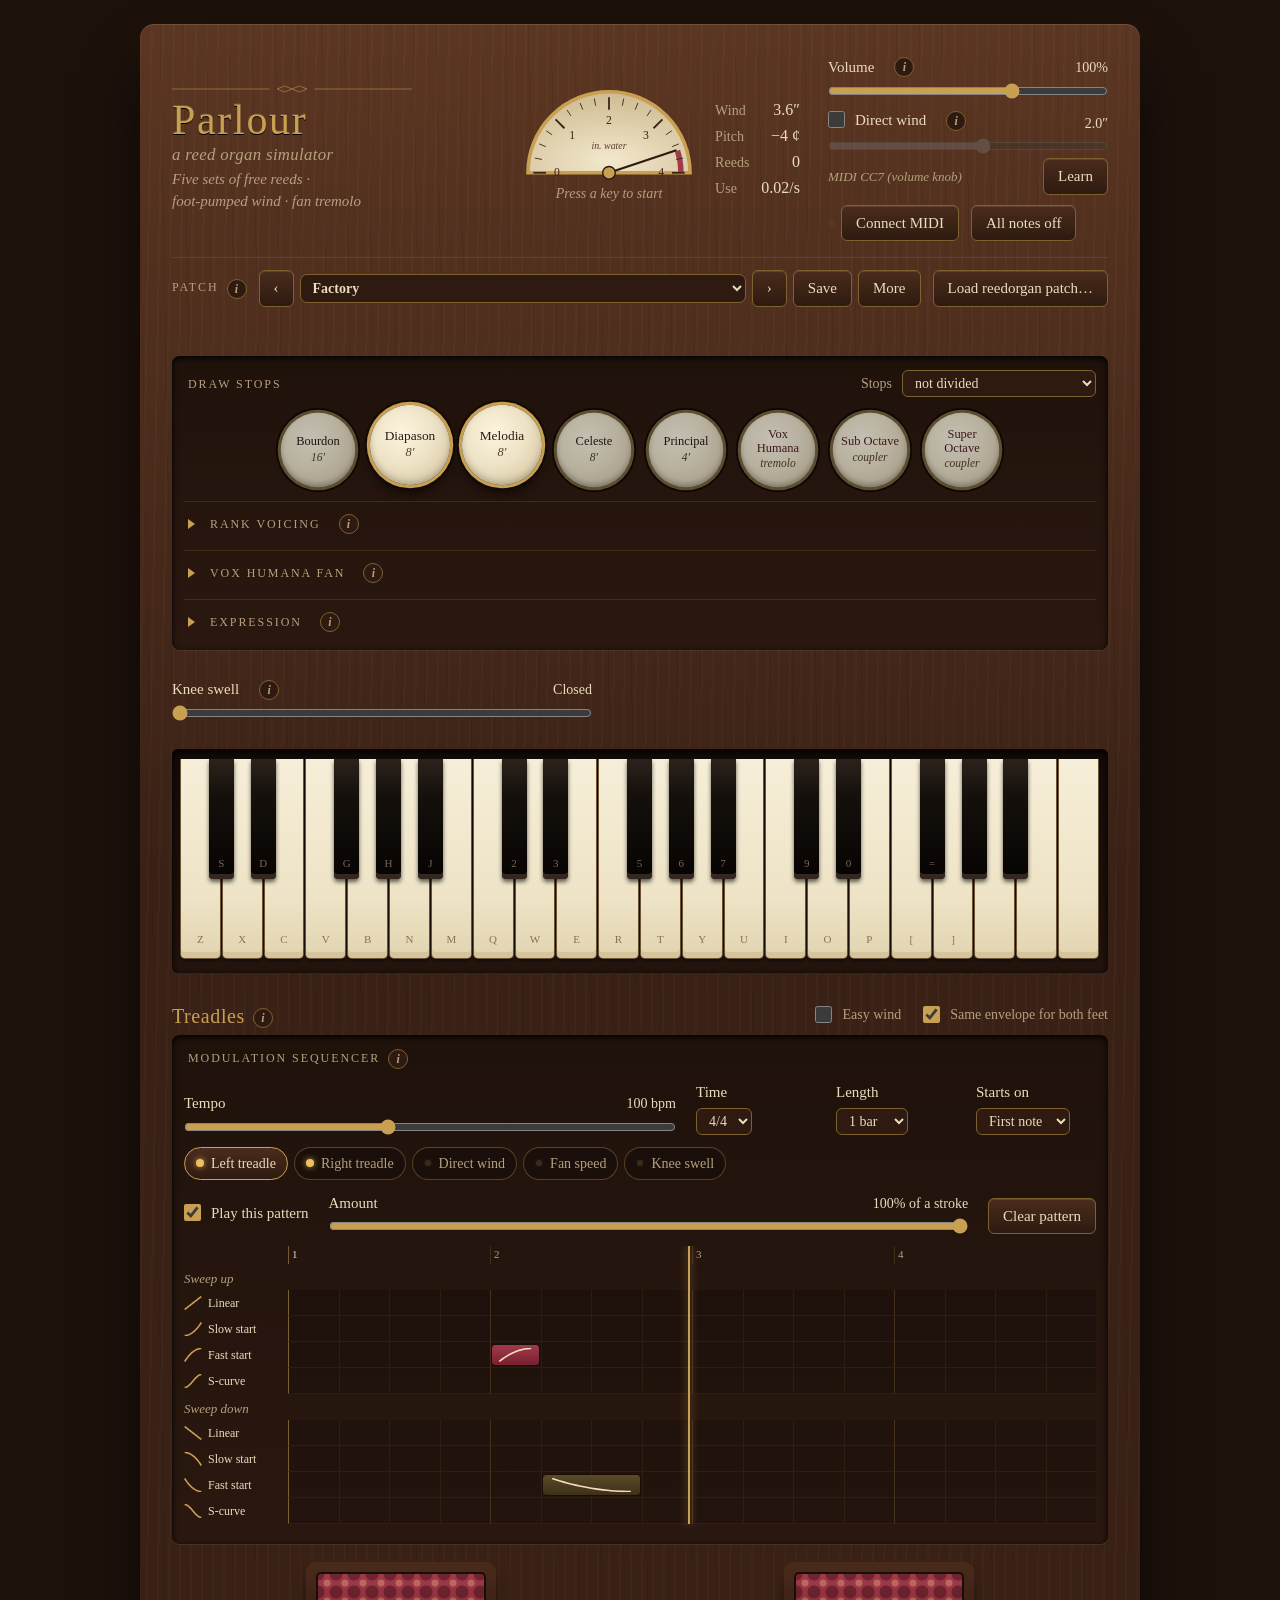
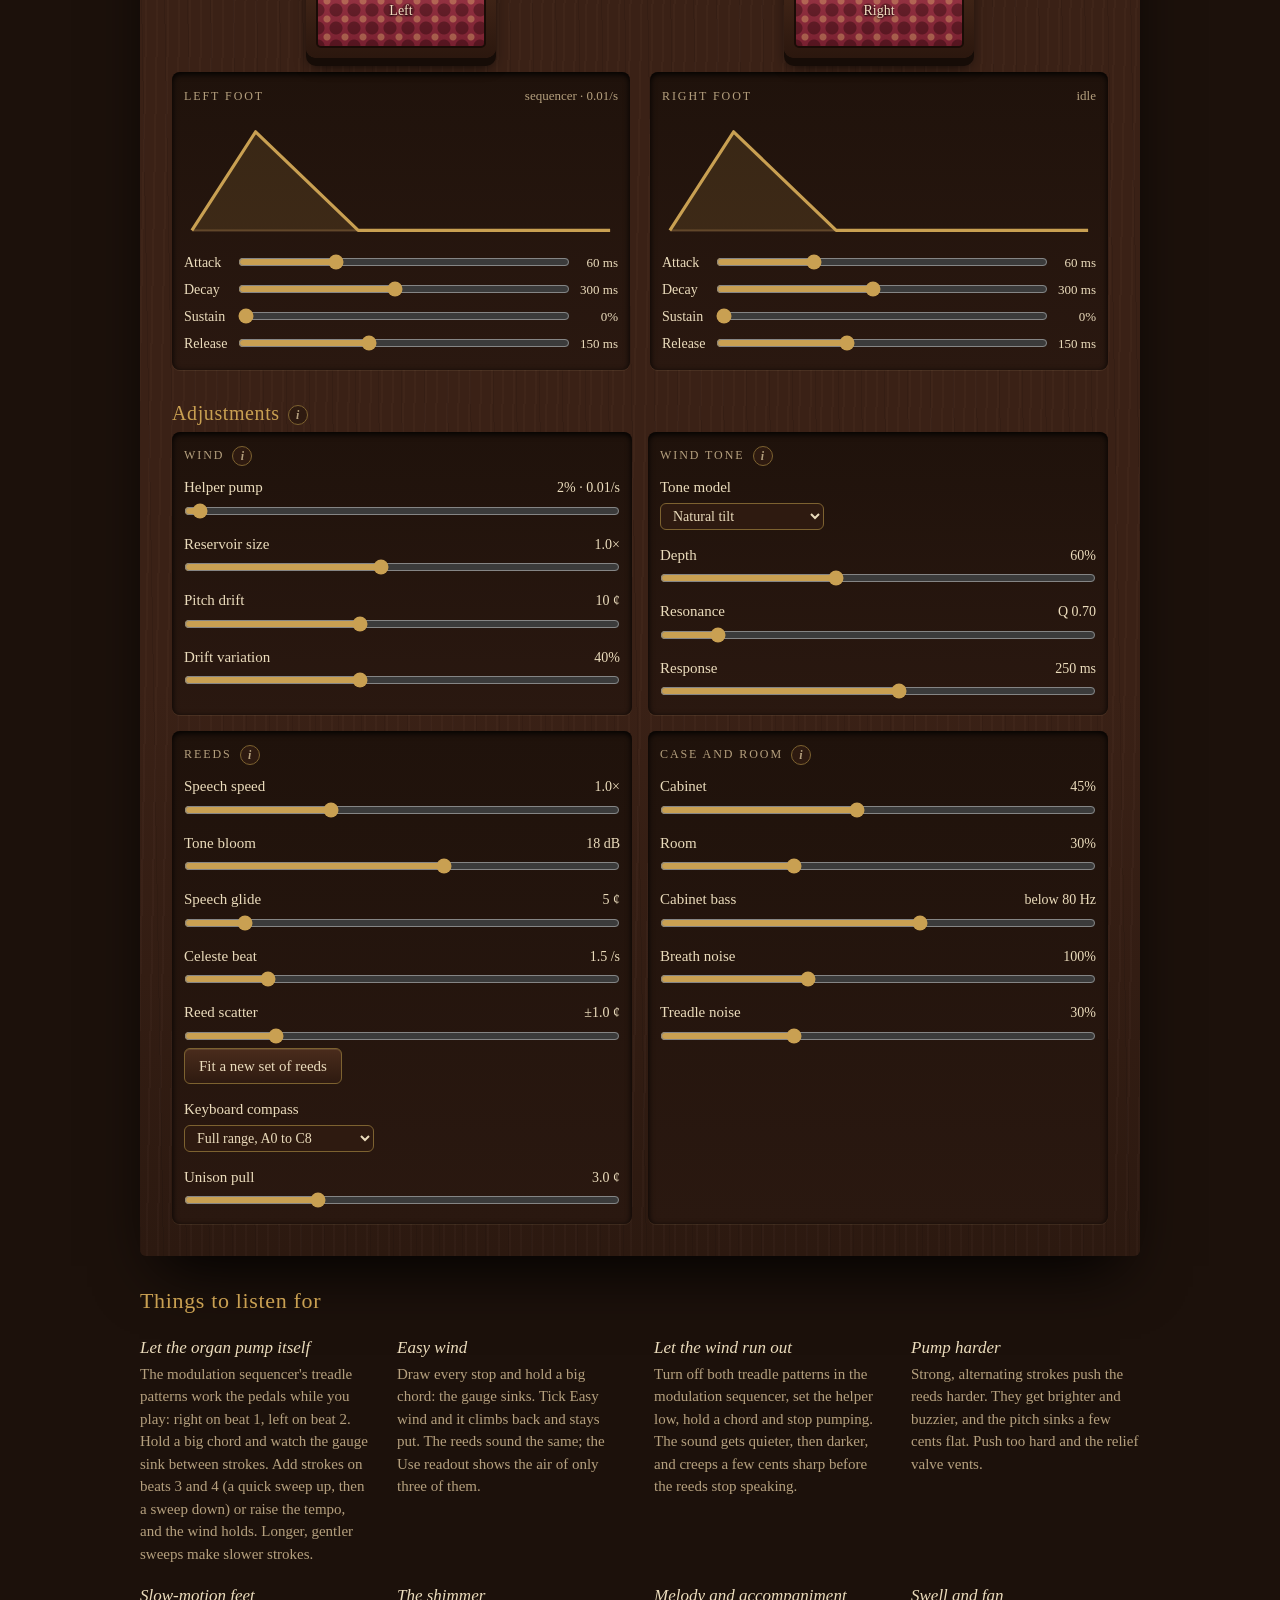
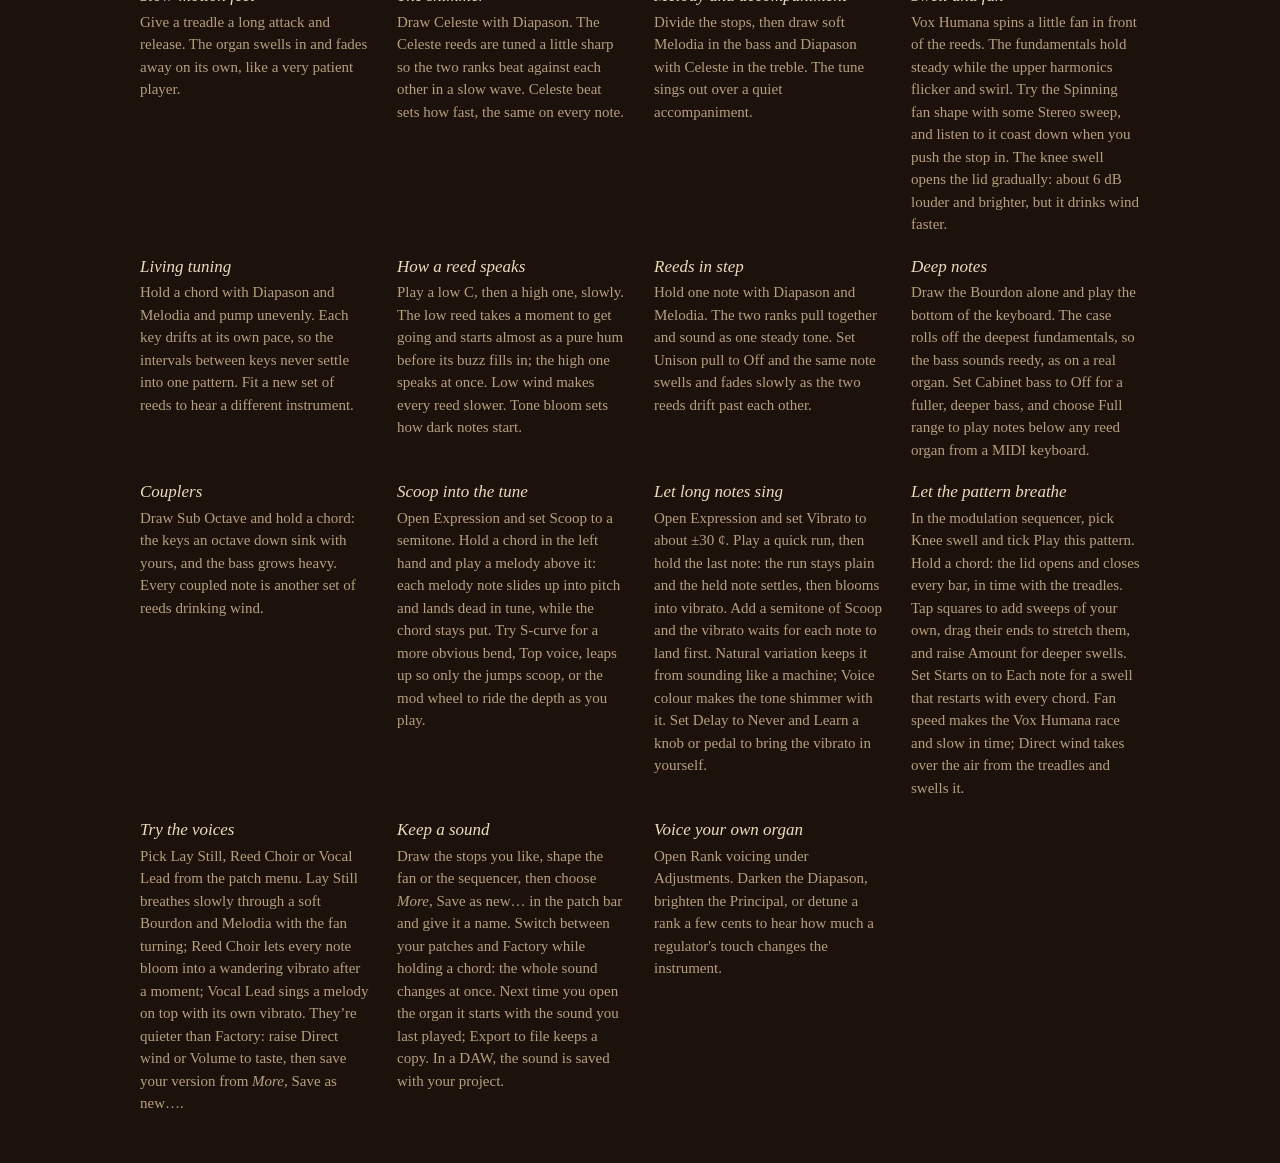
==== commit 22793a99: "Preview for main (0f770c480a3b3d4e8fb25c3b5b3a7fc037b56906)" ====
--- a/index.html
+++ b/index.html
@@ -367,11 +367,354 @@
 /* Dragging controls must never start a text selection. */
 .shape-area, .amt, .knob-dial, .slider-track, .wheel, .xy-pad, .keys, .seg { -webkit-user-select: none; user-select: none; }
 
+/* ---- ui/style.css */
+/* Parlour: reedorgan's walnut cabinet (css/organ.css), loaded after the
+   kit's styles. The kit's colour variables are set to match, so its preset
+   bar and Connect MIDI button sit in the cabinet. */
+@import url("https://fonts.googleapis.com/css2?family=IM+Fell+English+SC&family=IM+Fell+English:ital@0;1&family=Alegreya:ital,wght@0,400;0,500;1,400&display=swap");
+html{-webkit-text-size-adjust:100%}
+:root,:root[data-theme]{
+  --accent-base:#c9a052;--accent:#c9a052;--bg:#1c110b;--panel:#2a1810;--edge:#7d6230;
+  --ink:#ebdcbc;--ink-soft:#b5a07e;--field:#2e1a10;--track:#5b3622;--cap:#15100c;--cap-hi:#4a2c1c;
+  --font:"Alegreya",Georgia,"Times New Roman",serif;
+  color-scheme:dark;
+}
+/* Layout: one walnut cabinet read top to bottom like the instrument itself:
+   name board \002192 stop rail \002192 wind gauge + controls \002192 keys \002192 treadles with their envelopes \002192 listening notes.
+   Deliberately single-theme (a dark wood cabinet looks the same in any room). */
+:root{
+  --wood-deep:#1c110b;
+  --wood:#3a2116;
+  --wood-hi:#5b3622;
+  --rail:#2a1810;
+  --ivory:#eee3c6;
+  --ivory-shade:#cdbd96;
+  --ebony:#15100c;
+  --brass:#c9a052;
+  --brass-dim:#7d6230;
+  --carpet:#782030;
+  --carpet-hi:#a13a4a;
+  --text:#ebdcbc;
+  --muted:#b5a07e;
+  --warn:#e58a5a;
+  --good:#a9c48a;
+  --f-display:"IM Fell English SC","Iowan Old Style",Georgia,serif;
+  --f-label:"IM Fell English","Iowan Old Style",Georgia,serif;
+  --f-body:"Alegreya",Georgia,"Times New Roman",serif;
+  color-scheme:dark;
+}
+html,body{background:var(--wood-deep)}
+body{
+  color:var(--text);font-family:var(--f-body);font-size:16px;line-height:1.5;font-variation-settings:normal;
+}
+.sk-page{
+  padding-left:max(16px,env(safe-area-inset-left,0px));
+  padding-right:max(16px,env(safe-area-inset-right,0px));
+  padding-block:24px 48px;
+}
+*{box-sizing:border-box}
+button{font:inherit;color:inherit}
+:focus-visible{outline:2px solid var(--brass);outline-offset:3px}
+
+.cabinet{
+  max-width:1000px;margin:0 auto;border-radius:14px 14px 6px 6px;
+  background:
+    repeating-linear-gradient(91deg,rgba(255,220,180,.025) 0 2px,transparent 2px 11px),
+    repeating-linear-gradient(89deg,rgba(0,0,0,.08) 0 1px,transparent 1px 23px),
+    linear-gradient(180deg,var(--wood-hi),var(--wood) 30%,var(--wood) 80%,#2c1910);
+  box-shadow:0 30px 60px -20px #000,inset 0 1px 0 rgba(255,220,170,.15);
+  padding:clamp(16px,3vw,32px);
+  display:flex;flex-direction:column;gap:clamp(18px,3vw,28px);
+}
+
+/* Top bar (D24): name board on the left, the wind gauge beside it, then volume,
+   MIDI and All notes off on the right. Wraps to two rows, then one column. */
+.topbar{display:grid;grid-template-columns:minmax(0,1fr) auto minmax(220px,280px);gap:16px 28px;align-items:center}
+@media (max-width:900px){
+  .topbar{grid-template-columns:minmax(0,1fr) minmax(220px,280px)}
+  .topbar .nameboard{grid-column:1 / -1}
+}
+@media (max-width:560px){.topbar{grid-template-columns:minmax(0,1fr)}}
+.top-ctrls{display:flex;flex-direction:column;gap:10px;min-width:0}
+.direct .check{color:var(--text);font-family:var(--f-label);font-size:15px}
+.direct input[type=range]:disabled{opacity:.4}
+.direct-midi{display:flex;align-items:center;justify-content:space-between;gap:10px;font-size:13px;color:var(--muted);font-style:italic}
+.btn-small{padding:2px 10px;font-size:13px;font-style:normal}
+
+/* Name board */
+.nameboard{display:flex;flex-direction:column;align-items:flex-start;gap:4px;text-align:left;min-width:0}
+.plate{
+  font-family:var(--f-display);font-size:clamp(28px,4.4vw,42px);letter-spacing:.04em;line-height:1.05;
+  color:var(--brass);text-shadow:0 1px 0 #000,0 -1px 0 rgba(255,230,170,.18);
+  text-wrap:balance;margin:0;font-weight:400;
+}
+.subplate{font-family:var(--f-label);font-style:italic;color:var(--muted);font-size:15px;margin:0;text-wrap:balance}
+.fret{width:min(240px,80%);height:10px;opacity:.7}
+
+/* Recessed rails (stops, envelopes) */
+.rail{
+  background:linear-gradient(180deg,#1f120b,var(--rail));border-radius:8px;
+  box-shadow:inset 0 2px 6px #000,0 1px 0 rgba(255,220,170,.08);
+  padding:14px 12px 16px;
+}
+.rail-label{font-family:var(--f-label);font-size:12px;letter-spacing:.16em;text-transform:uppercase;color:var(--muted);margin:0 0 10px 4px}
+.stops{display:flex;flex-wrap:wrap;justify-content:center;gap:12px 14px}
+.stop{
+  width:78px;height:78px;border-radius:50%;border:0;cursor:pointer;padding:6px;
+  background:radial-gradient(circle at 40% 35%,#fbf4e0,var(--ivory) 45%,var(--ivory-shade));
+  color:#2b1a10;display:flex;flex-direction:column;align-items:center;justify-content:center;gap:1px;
+  box-shadow:0 0 0 3px var(--brass-dim),0 0 0 5px #120a06,inset 0 -3px 6px rgba(0,0,0,.25);
+  transform:translateY(2px) scale(.96);filter:brightness(.78) saturate(.8);
+  transition:transform .15s ease,filter .15s ease,box-shadow .15s ease;
+}
+.stop .nm{font-family:var(--f-display);font-size:13px;line-height:1.05;text-align:center}
+.stop .ft{font-family:var(--f-label);font-style:italic;font-size:12px;color:#5b3d26}
+.stop[aria-pressed="true"]{
+  transform:translateY(-3px) scale(1.03);filter:none;
+  box-shadow:0 0 0 3px var(--brass),0 0 0 5px #120a06,0 8px 14px -4px #000,inset 0 -3px 6px rgba(0,0,0,.2);
+}
+.stop.fx .nm{color:#5a1b25}
+.rail-head{display:flex;justify-content:space-between;align-items:center;gap:8px 16px;flex-wrap:wrap;margin:0 0 12px}
+.rail-head .rail-label{margin:0 0 0 4px}
+select{
+  font-family:var(--f-label);font-size:14px;color:var(--text);background:#2e1a10;
+  border:1px solid var(--brass-dim);border-radius:6px;padding:4px 8px;max-width:100%;
+}
+.stop-groups{display:flex;flex-wrap:wrap;justify-content:center;gap:16px 32px}
+.stop-group{display:flex;flex-direction:column;align-items:center;gap:10px;min-width:0}
+.group-label{font-family:var(--f-label);font-style:italic;font-size:13px;color:var(--muted);margin:0}
+.divided .stop{width:66px;height:66px}
+.divided .stop .nm{font-size:11.5px}
+.divided .stop .ft{font-size:11px}
+/* Vox Humana fan controls, under the stop knobs */
+.vox-panel{margin-top:14px;padding-top:10px;border-top:1px solid rgba(201,160,82,.16)}
+.vox-body{display:flex;flex-direction:column;gap:10px;margin-top:12px;padding:0 4px}
+
+.vox-grid{display:grid;grid-template-columns:repeat(4,minmax(0,1fr));gap:12px 20px;align-items:start}
+.vox-grid .field{min-width:0}
+.vox-grid select{width:100%}
+.vox-grid input[type=range]:disabled{opacity:.4}
+.expr-label{font-family:var(--f-label);font-style:italic;font-size:13px;color:var(--muted);margin:4px 0 -2px}
+@media (max-width:860px){.vox-grid{grid-template-columns:repeat(2,minmax(0,1fr))}}
+@media (max-width:480px){.vox-grid{grid-template-columns:1fr}}
+
+/* Console: gauge + controls */
+.console{display:flex}
+.gauge-wrap{display:flex;align-items:center;gap:16px;flex-wrap:wrap}
+.gauge{width:180px;max-width:100%;height:auto;display:block}
+.readouts{display:grid;grid-template-columns:auto auto;gap:2px 12px;font-family:var(--f-label);font-size:14px;color:var(--muted);align-items:baseline}
+.readouts b{font-family:var(--f-body);font-weight:500;color:var(--text);font-variant-numeric:tabular-nums;font-size:16px;text-align:right}
+/* The status line sits under the gauge with room for two lines, so a longer
+   message never moves the gauge (D25). */
+.gauge-col{display:flex;flex-direction:column;align-items:center;gap:2px;width:180px;max-width:100%}
+.status{display:block;width:100%;min-height:2.9em;line-height:1.45;text-align:center;color:var(--warn);font-style:italic;font-size:14px}
+.status.ok{color:var(--muted)}
+.ctrls{display:grid;grid-template-columns:minmax(0,420px) minmax(0,1fr);gap:12px 32px;align-items:start;font-size:15px;flex:1;min-width:0}
+@media (max-width:680px){.ctrls{grid-template-columns:1fr}}
+.field{display:flex;flex-direction:column;gap:4px}
+.field-head{display:flex;justify-content:space-between;align-items:baseline;gap:12px}
+.field-head label{font-family:var(--f-label);font-size:15px}
+.field-head output{font-variant-numeric:tabular-nums;color:var(--text);font-size:14px}
+.sub{color:var(--muted);font-size:13px;margin:0;font-style:italic}
+input[type=range]{width:100%;accent-color:var(--brass);margin:0}
+input[type=checkbox]{accent-color:var(--brass);width:17px;height:17px;margin:0}
+.check{display:flex;gap:10px;align-items:center;cursor:pointer;font-size:14px;color:var(--muted)}
+.sec-checks{display:flex;gap:8px 22px;flex-wrap:wrap}
+.midi-row{display:flex;gap:12px;align-items:center;flex-wrap:wrap}
+.btn{
+  border:1px solid var(--brass-dim);background:linear-gradient(180deg,#4a2c1c,#2e1a10);border-radius:6px;
+  padding:6px 14px;cursor:pointer;font-family:var(--f-label);font-size:15px;color:var(--text);
+  box-shadow:inset 0 1px 0 rgba(255,220,170,.12);
+}
+.btn:hover{border-color:var(--brass)}
+/* Connect MIDI glows orange until an input is listening (D25) */
+.btn.attention{border-color:var(--warn);box-shadow:0 0 0 1px var(--warn),0 0 10px rgba(229,138,90,.45),inset 0 1px 0 rgba(255,220,170,.12)}
+.btn.attention:hover{border-color:#f0a57d}
+.midi-status{font-size:13px;color:var(--muted);font-style:italic;margin:0;min-width:0}
+.midi-status.on{color:var(--good);font-style:normal}
+.midi-status.bad{color:var(--warn)}
+.hint{color:var(--muted);font-size:14px;margin:0}
+kbd{font-family:var(--f-body);font-size:13px;border:1px solid var(--brass-dim);border-bottom-width:2px;border-radius:4px;padding:0 5px;color:var(--text);background:rgba(0,0,0,.25)}
+
+/* Keyboard */
+.keybed{
+  background:linear-gradient(180deg,#140b07,#24140d);border-radius:6px;padding:10px 8px 14px;
+  box-shadow:inset 0 3px 8px #000;
+}
+.keys{position:relative;display:flex;height:clamp(150px,22vw,200px);touch-action:none;user-select:none;-webkit-user-select:none}
+.white{
+  flex:1 1 0;min-width:0;position:relative;
+  background:linear-gradient(180deg,#f6eed8,var(--ivory) 70%,#e2d4b0);
+  border:1px solid #6b5536;border-top:0;border-radius:0 0 5px 5px;margin:0 1px 0 0;
+  box-shadow:inset 0 -6px 0 #d5c49c,0 2px 2px rgba(0,0,0,.4);
+  display:flex;align-items:flex-end;justify-content:center;padding-bottom:10px;
+}
+.black{
+  position:absolute;top:0;height:60%;z-index:2;border-radius:0 0 4px 4px;
+  background:linear-gradient(180deg,#2c221b,var(--ebony) 30%,#060403);
+  box-shadow:inset 0 -5px 0 #33271f,0 3px 4px rgba(0,0,0,.6);
+  display:flex;align-items:flex-end;justify-content:center;padding-bottom:7px;
+}
+.key .lbl{font-family:var(--f-label);font-size:11px;color:#8a7350;pointer-events:none;text-transform:uppercase}
+.black .lbl{color:#7a6650}
+.white.down{background:linear-gradient(180deg,#e6dbbd,#ddd0ab);box-shadow:inset 0 -2px 0 #c7b68c;transform:translateY(2px)}
+.black.down{box-shadow:inset 0 -1px 0 #33271f;transform:translateY(2px);background:linear-gradient(180deg,#221a14,#0a0705)}
+/* brass notch in the keybed where the treble half of divided stops begins */
+.white.split::after{content:"";position:absolute;left:-3px;top:-9px;width:3px;height:8px;background:var(--brass);border-radius:1px}
+
+/* Section headings, treadles + envelopes */
+.sec-head{display:flex;justify-content:space-between;align-items:baseline;gap:12px;flex-wrap:wrap;margin:0 0 4px}
+.sec-head h2{font-family:var(--f-display);font-weight:400;font-size:20px;color:var(--brass);margin:0;letter-spacing:.03em}
+.feet{display:grid;grid-template-columns:1fr 1fr;gap:20px}
+.foot{display:flex;flex-direction:column;gap:14px;align-items:stretch;min-width:0}
+.treadle{
+  align-self:center;width:min(190px,100%);height:96px;border:0;cursor:pointer;border-radius:10px;padding:10px;
+  background:linear-gradient(180deg,#4a2b1b,#2b170e);
+  box-shadow:0 8px 0 #160c07,0 12px 16px -6px #000;
+  transform-origin:50% 0;touch-action:none;
+}
+.treadle .carpet{
+  display:flex;align-items:center;justify-content:center;height:100%;border-radius:5px;
+  background:
+    radial-gradient(circle at 50% 50%,rgba(240,200,120,.35) 0 3px,transparent 4px) 0 0/18px 18px,
+    radial-gradient(circle at 50% 50%,rgba(20,0,0,.35) 0 6px,transparent 7px) 9px 9px/18px 18px,
+    linear-gradient(180deg,var(--carpet-hi),var(--carpet));
+  border:2px solid #1a0c06;font-family:var(--f-display);font-size:14px;color:#f3dcc0;text-shadow:0 1px 2px #000;
+}
+.env{display:flex;flex-direction:column;gap:10px}
+.env-top{display:flex;justify-content:space-between;align-items:baseline}
+.env-top .rail-label{margin:0}
+.env-flow{font-size:13px;color:var(--muted);font-variant-numeric:tabular-nums}
+.env svg{width:100%;height:auto;display:block}
+.env-grid{display:grid;grid-template-columns:auto 1fr auto;gap:6px 10px;align-items:center}
+.env-grid label{font-family:var(--f-label);font-size:14px}
+.env-grid output{font-variant-numeric:tabular-nums;font-size:13px;color:var(--text);min-width:5.2ch;text-align:right}
+
+/* Adjustments */
+.adjust-grid{display:grid;grid-template-columns:repeat(2,minmax(0,1fr));gap:16px}
+@media (max-width:680px){.adjust-grid{grid-template-columns:1fr}}
+.field-label{font-family:var(--f-label);font-size:15px}
+.field select{align-self:flex-start}
+.adjust-grid .rail{display:flex;flex-direction:column;gap:14px;min-width:0}
+.adjust-grid .rail-label{margin:0 0 -4px 0}
+.voicing{margin-top:14px;padding-top:10px;border-top:1px solid rgba(201,160,82,.16)}
+
+/* Info buttons (D24): a small brass "i" beside a heading that shows or hides the
+   section's explanations. */
+.info-btn{
+  display:inline-flex;align-items:center;justify-content:center;width:20px;height:20px;padding:0;margin-left:8px;
+  border-radius:50%;border:1px solid var(--brass-dim);background:#2e1a10;cursor:pointer;vertical-align:middle;
+  font-family:Georgia,serif;font-style:italic;font-weight:700;font-size:12px;line-height:1;color:var(--muted);
+  text-transform:none;letter-spacing:0;flex:none;
+}
+.info-btn:hover{border-color:var(--brass);color:var(--text)}
+.info-btn[aria-pressed="true"]{background:var(--brass);border-color:var(--brass);color:var(--wood-deep)}
+.field-head.info-host{justify-content:flex-start}
+.field-head.info-host .info-btn{margin:0 auto 0 8px;align-self:center}
+.voicing-body{display:flex;flex-direction:column;gap:14px;margin-top:12px}
+:is(.voicing,.vox-panel) summary{
+  cursor:pointer;font-family:var(--f-label);font-size:12px;letter-spacing:.16em;text-transform:uppercase;
+  color:var(--muted);padding:2px 4px;list-style:none;display:flex;align-items:center;gap:10px;
+}
+:is(.voicing,.vox-panel) summary::-webkit-details-marker{display:none}
+:is(.voicing,.vox-panel) summary::before{content:"";width:0;height:0;border:5px solid transparent;border-left:7px solid var(--brass);transition:transform .15s ease;transform-origin:3px 50%}
+:is(.voicing,.vox-panel)[open] summary::before{transform:rotate(90deg)}
+:is(.voicing,.vox-panel) summary:hover{color:var(--text)}
+.voicing-grid{display:grid;grid-template-columns:repeat(auto-fit,minmax(170px,1fr));gap:12px}
+.rank-card{display:flex;flex-direction:column;gap:10px;padding:12px;border-radius:6px;background:rgba(0,0,0,.18);border:1px solid rgba(201,160,82,.18);min-width:0}
+.rank-name{margin:0;font-family:var(--f-display);font-size:16px;color:var(--brass)}
+.rank-name span{font-family:var(--f-label);font-style:italic;font-size:13px;color:var(--muted)}
+.rank-card .field-head label{font-size:14px}
+.rank-card .field-head output{font-size:13px}
+
+/* Notes */
+.notes{max-width:1000px;margin:28px auto 0;display:grid;grid-template-columns:repeat(auto-fit,minmax(220px,1fr));gap:18px 28px}
+.notes h2{grid-column:1 / -1;font-family:var(--f-display);font-weight:400;color:var(--brass);font-size:22px;margin:0;letter-spacing:.03em}
+.notes div{min-width:0}
+.notes h3{font-family:var(--f-label);font-style:italic;font-weight:400;font-size:17px;margin:0 0 2px;color:var(--text)}
+.notes p{margin:0;color:var(--muted);font-size:15px;max-width:60ch}
+
+@media (max-width:640px){
+  .feet{grid-template-columns:1fr}
+}
+@media (max-width:560px){
+  .stop{width:66px;height:66px}
+  .stop .nm{font-size:11.5px}
+  .stop .ft{font-size:11px}
+  .treadle{height:84px}
+}
+@media (prefers-reduced-motion:reduce){
+  .stop,.white,.black,:is(.voicing,.vox-panel) summary::before{transition:none}
+}
+
+/* Modulation sequencer (D30): a piano roll of sweep shapes */
+.seq-head{display:flex;flex-wrap:wrap;align-items:flex-end;gap:12px 20px}
+.seq-head .field{min-width:120px}
+.seq-head .seq-amount{flex:1 1 200px}
+.seq-head .check{color:var(--text);font-family:var(--f-label);font-size:15px;align-self:center}
+.seq-roll{overflow-x:auto;padding-bottom:4px}
+.seq-grid{--label:104px;display:grid;grid-template-columns:var(--label) repeat(var(--steps),minmax(18px,1fr));grid-template-rows:18px repeat(10,26px);position:relative;min-width:0;user-select:none;-webkit-user-select:none}
+.seq-beat{grid-row:1;font-size:11px;color:var(--muted);padding-left:3px;border-left:1px solid rgba(201,160,82,.18)}
+.seq-beat.is-bar{border-left-color:rgba(201,160,82,.5);color:var(--text)}
+.seq-group{grid-column:1 / -1;font-family:var(--f-label);font-style:italic;font-size:13px;color:var(--muted);align-self:end;padding-bottom:2px}
+.seq-label{grid-column:1;display:flex;align-items:center;gap:6px;font-size:12px;color:var(--text);padding-right:6px;white-space:nowrap}
+.seq-icon{width:18px;height:14px;flex:none;fill:none;stroke:var(--brass);stroke-width:1.6}
+.seq-cell{appearance:none;margin:0;padding:0;border:0;border-left:1px solid rgba(201,160,82,.08);border-bottom:1px solid rgba(201,160,82,.08);background:rgba(0,0,0,.18);cursor:pointer}
+.seq-cell.is-beat{border-left-color:rgba(201,160,82,.22)}
+.seq-cell.is-bar{border-left-color:rgba(201,160,82,.55)}
+.seq-cell:hover{background:rgba(201,160,82,.14)}
+.seq-note{appearance:none;position:relative;margin:2px 1px;padding:0;border:1px solid #1a0c06;border-radius:4px;cursor:pointer;z-index:1;min-width:0;overflow:visible;
+  background:linear-gradient(180deg,var(--carpet-hi),var(--carpet))}
+.seq-note.down{background:linear-gradient(180deg,#5a4a2a,#3e3018)}
+.seq-note.selected{box-shadow:0 0 0 2px var(--brass),0 0 10px rgba(201,160,82,.45)}
+.seq-shape{position:absolute;inset:3px 6px;width:calc(100% - 12px);height:calc(100% - 6px);fill:none;stroke:#f3dcc0;stroke-width:1.6;pointer-events:none}
+.seq-handle{position:absolute;top:0;bottom:0;width:8px;cursor:ew-resize;touch-action:none}
+.seq-handle.start{left:-3px}
+.seq-handle.end{right:-3px}
+.seq-note.selected .seq-handle{background:linear-gradient(90deg,transparent 3px,rgba(201,160,82,.9) 3px,rgba(201,160,82,.9) 5px,transparent 5px)}
+.seq-lane{position:relative;pointer-events:none;z-index:2}
+.seq-play{position:absolute;top:0;bottom:0;width:2px;margin-left:-1px;background:var(--brass);box-shadow:0 0 8px rgba(201,160,82,.7)}
+@media (max-width:560px){.seq-grid{--label:28px}.seq-label span{display:none}}
+@media (prefers-reduced-motion:reduce){.seq-play{box-shadow:none}}
+/* The sequencer in the Treadles section (D32): its lanes as tabs with a lamp */
+.seq{margin:0 0 18px;display:flex;flex-direction:column;gap:12px}
+.seq .rail-label{margin-bottom:0}
+.seq-tabs{display:flex;flex-wrap:wrap;gap:6px}
+.seq-tab{appearance:none;display:inline-flex;align-items:center;gap:7px;padding:5px 11px;border-radius:999px;border:1px solid rgba(201,160,82,.35);background:rgba(0,0,0,.22);color:var(--muted);font:inherit;font-size:14px;cursor:pointer}
+.seq-tab[aria-selected="true"]{background:linear-gradient(180deg,#4a2c1c,#2e1a10);color:var(--text);border-color:var(--brass)}
+.seq-tab .lamp{width:8px;height:8px;border-radius:50%;background:#3a2a1c;box-shadow:inset 0 0 0 1px rgba(0,0,0,.5)}
+.seq-tab.on .lamp{background:#f0c060;box-shadow:0 0 6px rgba(240,192,96,.8)}
+.seq-head .field:first-child{flex:1 1 200px}
+/* Patches (D33): a row across the top bar */
+.patchbar{grid-column:1 / -1;display:flex;flex-direction:column;gap:6px;padding-top:12px;border-top:1px solid rgba(201,160,82,.16)}
+.patch-row{display:flex;flex-wrap:wrap;align-items:center;gap:8px 12px}
+.patch-label{font-family:var(--f-label);font-size:12px;letter-spacing:.16em;text-transform:uppercase;color:var(--muted)}
+.patch-row select{min-width:170px;max-width:100%}
+.patch-edited{font-family:var(--f-label);font-style:italic;font-size:14px;color:var(--warn)}
+.patch-btns{display:flex;flex-wrap:wrap;gap:6px;margin-left:auto}
+.patch-ask{display:flex;flex-wrap:wrap;align-items:center;gap:8px}
+.patch-ask label{font-family:var(--f-label);font-size:15px;color:var(--text)}
+.patch-ask input{flex:0 1 240px;min-width:0;font:inherit;font-size:15px;padding:4px 8px;border-radius:5px;border:1px solid var(--brass-dim);background:#120a06;color:var(--text)}
+.patch-msg{margin:0;min-height:1.2em;font-size:13px;font-style:italic;color:var(--muted)}
+.btn:disabled{opacity:.45;cursor:default}
+
+/* The name board: Parlour on its own line, what it is underneath in much smaller type. */
+.plate-name{display:block}
+.plate-tag{display:block;margin-top:4px;font-family:var(--f-label);font-style:italic;font-size:.4em;letter-spacing:.02em;color:var(--muted);text-shadow:none}
+/* The kit's preset bar and MIDI button, in the cabinet's patch row and top bar */
+.patch-kit{flex:1 1 320px;min-width:0}
+.patch-kit select,.patch-kit input{font-family:var(--f-label);font-size:14px}
+.midi-kit{display:inline-flex;align-items:center;gap:8px;min-width:0}
+.patch-kit .presets{min-width:0;max-width:100%}
+.patch-kit .preset-field{flex:1 1 auto;min-width:0}
+.patch-kit .preset-field select{min-width:0;width:100%}
+@media (max-width:560px){.patch-kit{flex-basis:100%}}
+
 </style>
 </head>
 <body>
 <div id="app" class="app" aria-busy="true"></div>
-<script type="application/json" id="sk-data">{"wasm": "AGFzbQEAAAAB6wRPYAF/AGACf38AYAF/AX9gA39/fwBgA39/fwF/YAN/f38BfGAEf39/fwBgBn9/f39/fwBgBX9/f39/AGAAAGACf38Bf2AGf39/f39/AX9gBX9/f39+AX9gBX9/f398AX9gBX9/fn9/AGAEf39/fwF/YAV/f39/fwF/YAh/f39/f39/fwF/YAR/fn9/AX9gAAF/YAJ8fwBgBn98f3x/fwBgAn98AGABfwF8YAJ/fAF8YAJ/fAF/YAJ/fwF8YAZ/f3x8fHwBf2ABfwF9YAN/f3wAYAN/fHwBf2ADf3x/AGAHf39/f39/fwBgCH9/f39/f39/AGADf39+AXxgB39/fX98fn8AYAp/f398fn9/f3x/AGACf30BfWAEf3x/fwBgBX9/f3x/AX1gB39/f39/f30AYAh/f398f319fQBgB39/f31/fn8AYAJ/fgF/YAd/f39/f39/AX9gCn9/f39/f39/f38Bf2AEf39/fwF+YAx/f39/f39/f39/f38Bf2ADf39/AX1gBn9/f39+fwF/YAZ/f39/fH8Bf2AGf39/f35+AX9gB39/f39+fn8Bf2ALf39/f39/f39/f38Bf2AKf39/f39/f39/fwBgB39/f39/fn4Bf2APf39/f39/f39/f39/f39/AGABfwF+YAJ+fwF+YAN/fn8BfmACf34AYAR/f39+AX5gBX9/f39/AXxgAn9/AX5gAn9/AX1gA39/fwF+YAF8AX1gAn1/AX9gAX0BfWABfAF8YAN8fn4BfGACfHwBfGACfH8BfGABfAF/[base64]/[base64]/gL/AoADrQOuA7IDpgO7A68DpwOoA6kDsAOzA7cDuAO+A78DwQPCA8MDxAPFA8YDxwPIA8kDygPLA8wD4wPkA+ID5QPfA+AD4QPmA+cD6APpA9cD2QPYA9oD6gPrA+wD7QPOA9ADzwPRA/sDmwX6BsAGwwbGBskGzAbPBtEG0wbVBtcG2QbbBt0G3wbWBdcF3gXtBe4F7wXwBfEF8gXzBfQF9QX2BeAGgAaBBoIGgwaEBoUGhgaHBq8GsAazBrUGtwa5BrwGsQayBrQGtga4BroGvQb3Bt0F3wXgBeEF4gXjBeQF5QXmBecF6AXpBeoF6wX3BfgF+QX6BfsF/AX9Bf4FiAaJBosGjQaOBo8GkAaSBpMGlAaVBpYGlwaYBpkGmgabBpwGnQafBqAGoQaiBqQGpQamBqcGqAapBqoGqwasBvAD8QPyA/MD9AP1A/YD9wP4A/kD4Qb6A/[base64]/AT9BP4E7gb/BIAFgQWCBYMFhAWFBYYFhwXvBogFiQWKBYsFjAWNBY4FjwWQBfAGkQWSBZMFlAWVBZYFlwWYBZkF8QaaBZ4F8gagBaMF8walBagF9AapBawF9QatBa4FrwX2BrAFsQWyBZkHmwedB6YHsgcKhcAciAgEABBMCwMAAAsIABCHgICAAAswAQF/QQAoAvCogoAAIQFBAEEANgLwqIKAAAJAIAFFDQAgARDAgYCAABD1goCAAAsLIgACQEEALAD/qIKAAEF/Sg0AQQAoAvSogoAAEPWCgIAACwsoAQF/AkBBACgCgKmCgAAiAUUNAEEAIAE2AoSpgoAAIAEQ9YKAgAALCygBAX8CQEEAKAKMqYKAACIBRQ0AQQAgATYCkKmCgAAgARD1goCAAAsLKAEBfwJAQQAoApipgoAAIgFFDQBBACABNgKcqYKAACABEPWCgIAACwsoAQF/AkBBACgCpKmCgAAiAUUNAEEAIAE2AqipgoAAIAEQ9YKAgAALC+gEAQZ/[base64]////8DIANB/P///wdJGyIDQYCAgIAETw0AIAAgA0ECdCIDEPKCgIAAIgo2AgAgACAKIANqNgIIIAFBAnQhCSABQX9qQf////[base64]/joCAABDGgICAAAALEgAgAEEBIABBAUobEPiGgIAACwoAIAAQ+oaAgAALgPABAxp/[base64]/[base64]/Sg0AIAIoAgAQ9YKAgAALIAIgBEchAyACQbh/[base64]/Sg0AIAUoAhAQ9YKAgAALIAUgBDYCECAFIAI6ABsgBUEUaiAAKALwBTYCACAFQRdqIAAoAPMFNgAAIAVBHGoQl4CAgAAgBUEkakEANgIAIAVCADcCHAJAIAUoAigiBEUNACAEIQICQCAFQSxqKAIAIgMgBEYNACADQbh/[base64]/[base64]/Sg0AIAIoAgAQ9YKAgAALIAIgBEchAyACQbh/[base64]/Sg0AIAIoAgAQ9YKAgAALIAIgBUchAyACQbh/[base64]/[base64]/[base64]/[base64]/Sg0AIAIoAgAQ9YKAgAALIAIgBEchAyACQbh/[base64]/[base64]/[base64]/[base64]/Sg0AIAVBWGooAgAQ9YKAgAALAkAgBUFDaiwAAEF/Sg0AIAEoAgAQ9YKAgAALIAEhBSABIBdHDQALIBYoAighAgsgFiAXNgIsIAIQ9YKAgAALIBZCADcDKCAWQTBqQQA2AgACQCAALADLBEF/[base64]/Sg0AIAIoAgAQ9YKAgAALIAIgBEchAyACQbh/[base64]/[base64]/[base64]/[base64]/[base64]/Sg0AIAVBWGooAgAQ9YKAgAALAkAgBUFDaiwAAEF/Sg0AIAEoAgAQ9YKAgAALIAEhBSABIBdHDQALIBYoAighAgsgFiAXNgIsIAIQ9YKAgAALIBZCADcDKCAWQTBqQQA2AgACQCAALACbCEF/Sg0AIAAoApAIEPWCgIAACyAAQgA3A+AHIABBAzYC2AcCQCAHKAIwQQJ0QcCkgIAAaigCACIEELmHgIAAIgJB+P///[base64]/Sg0AIAIoAgAQ9YKAgAALIAIgBEchAyACQbh/[base64]/[base64]/Sg0AIAIoAgAQ9YKAgAALIAIgBEchAyACQbh/[base64]/[base64]/[base64]/Sg0AIAIoAgAQ9YKAgAALIAJCADcDACACQQhqQQA2AgAgFkEcahCXgICAACAWQSRqQQA2AgAgFkIANwIcAkAgFigCKCIXRQ0AIBchAgJAIBZBLGooAgAiBSAXRg0AA0ACQCAFQbh/[base64]/Sg0AIAVBWGooAgAQ9YKAgAALAkAgBUFDaiwAAEF/[base64]/Sg0AIAIoAgAQ9YKAgAALIAIgBEchAyACQbh/[base64]///[base64]/[base64]/Sg0AIAVBWGooAgAQ9YKAgAALAkAgBUFDaiwAAEF/[base64]/[base64]/[base64]/Sg0AIAVBWGooAgAQ9YKAgAALAkAgBUFDaiwAAEF/[base64]/[base64]/Sg0AIAIoAgAQ9YKAgAALIAJCADcDACACQQhqQQA2AgAgFkEcahCXgICAACAWQSRqQQA2AgAgFkIANwIcAkAgFigCKCIXRQ0AIBchAgJAIBZBLGooAgAiBSAXRg0AA0ACQCAFQbh/[base64]/Sg0AIAVBWGooAgAQ9YKAgAALAkAgBUFDaiwAAEF/[base64]/Sg0AIAIoAgAQ9YKAgAALIAJCADcDACACQQhqQQA2AgAgFkEcahCXgICAACAWQSRqQQA2AgAgFkIANwIcAkAgFigCKCIXRQ0AIBchAgJAIBZBLGooAgAiBSAXRg0AA0ACQCAFQbh/[base64]/Sg0AIAVBWGooAgAQ9YKAgAALAkAgBUFDaiwAAEF/[base64]/Sg0AIAIoAgAQ9YKAgAALIAJCADcDACACQQhqQQA2AgAgF0EcahCXgICAACAXQSRqQQA2AgAgF0IANwIcAkAgFygCKCIYRQ0AIBghAgJAIBdBLGooAgAiBSAYRg0AA0ACQCAFQbh/[base64]/Sg0AIAVBWGooAgAQ9YKAgAALAkAgBUFDaiwAAEF/Sg0AIAEoAgAQ9YKAgAALIAEhBSABIBhHDQALIBcoAighAgsgFyAYNgIsIAIQ9YKAgAALIBdCADcDKCAXQTBqQQA2AgAgAEHwBWogAEG4BWoQ9oCAgAACQCAAKALgBSIERQ0AIAQhAgJAIAAoAuQFIgMgBEYNACADQbh/[base64]/Sg0AIARBWGooAgAQ9YKAgAALIAUhBCAFIBhHDQALIAAoAtQFIQILIAAgGDYC2AUgAhD1goCAAAsCQCAALADTBUF/Sg0AIAAoAsgFEPWCgIAACyAVQQFqIhUgCCgCBCAIKAIAIgJrQQd1SA0BDAMLCyANEJ+AgIAAAAsgCRCfgICAAAALIABBBjYC3AcgAEGwjYCAADYC2AcgACAAKQLYBzcDiAEgAEGgB2ogAEGIAWoQ9YCAgAAiAkEIaiAAQfAFakEIaikDADcDACACIAApA/[base64]////[base64]/[base64]/[base64]/Sg0AIAVBWGooAgAQ9YKAgAALAkAgBUFDaiwAAEF/[base64]/ADDAELIABB8ANqIAAoAqAIIAAoAqQIEI+DgIAACyAQQQNqKAAAIQIgECgCACEDIAAtAPsDIQQgAEHwA2pBCGpBADYCACAAIAM2ApAIIAAoAvADIQMgAEIANwPwAyAAIAI2AJMIIABBBTYCjAQgAEH/joCAADYCiAQgACAAKQKIBDcDcCAAQcAEaiAAQfAAahD1gICAACIXQgA3AwggF0EDNgIAAkAgFywAG0F/[base64]/[base64]/[base64]/Sg0AIAIoAgAQ9YKAgAALIAIgBEchAyACQbh/aiECIAMNAAsgACgC6AQhAgsgACAENgLsBCACEPWCgIAACwJAIAAoAtwEIhhFDQAgGCECAkAgACgC4AQiBCAYRg0AA0ACQCAEQUhqIgVBKGoiBygCACIDRQ0AIAMhAQJAIARBdGoiBigCACICIANGDQADQCACQbh/[base64]/[base64]/Sg0AIAIoAgAQ9YKAgAALIAIgBUchAyACQbh/[base64]/[base64]/[base64]/[base64]/[base64]/[base64]/Sg0AIAVBWGooAgAQ9YKAgAALAkAgBUFDaiwAAEF/Sg0AIAEoAgAQ9YKAgAALIAEhBSABIBhHDQALIBcoAighAgsgFyAYNgIsIAIQ9YKAgAALIBdCADcDKCAXQTBqQQA2AgACQCAALACrA0F/[base64]/Sg0AIAIoAgAQ9YKAgAALIAIgBEchAyACQbh/[base64]/[base64]/Sg0AIAIoAgAQ9YKAgAALIAIgBEchAyACQbh/[base64]/Sg0AIAIoAgAQ9YKAgAALIAJCADcDACACQQhqQQA2AgAgF0EcahCXgICAACAXQSRqQQA2AgAgF0IANwIcAkAgFygCKCIYRQ0AIBghAgJAIBdBLGooAgAiBSAYRg0AA0ACQCAFQbh/[base64]/Sg0AIAVBWGooAgAQ9YKAgAALAkAgBUFDaiwAAEF/[base64]/[base64]/[base64]/Sg0AIARBWGooAgAQ9YKAgAALIAUhBCAFIBhHDQALIAAoAvQCIQILIAAgGDYC+AIgAhD1goCAAAsCQCAALADzAkF/[base64]/[base64]/[base64]/Sg0AIAIoAgAQ9YKAgAALIAIgBEchAyACQbh/[base64]/6iCgABBf0oNAEEAKAL0qIKAABD1goCAAAtBACAAQdQCaigCADYC/KiCgABBACAAKQLMAiIbNwL0qIKAACAAQQA6AMwCIABBADoA1wJBACwA/[base64]/[base64]/[base64]/[base64]/[base64]/[base64]/[base64]/Sg0AIAAoAhAQ9YKAgAALIAAL/[base64]/[base64]/[base64]/[base64]/[base64]/[base64]/[base64]/[base64]/I4CAgIAAQRBrIgIkgICAgAAgAkEANgIMQYypgoAAIAEgAkEMahCSgICAACACQQA2AghBmKmCgAAgASACQQhqEJKAgIAAQQAoAvCogoAAIAAgARDEgYCAACACQRBqJICAgIAACwsAQQAoAoypgoAACwsAQQAoApipgoAAC6QGBAd/AX0BfwF9AkACQAJAQQAoAoSpgoAAIgRBACgCgKmCgAAiBWsiBkEobSIHQQAoAoipgoAAIgggBWtBKG0iCU8NAEEEIQoCQAJAAkACQAJAAkACQAJAAkAgAUHwAXFBgH9qQQR2DgcBAAUCCQQDCQsgAkH/AHEhAiADQf8AcbNDAAD+QpUhC0EAIQxDAAAAACENQQAhCgwHCyACQf8AcSECIANB/wBxs0MAAP5ClSELQQEhCkEAIQxDAAAAACENDAYLIAJB/wBxIQwgA0H/AHGzQwAA/kKVIQ1BAiEKQTwhAkMAAAAAIQsMBQsCQCADQQd0QYD/AHEgAkH/AHFyIgJBgMAASQ0AIAJBgEBqskMA+P9FlSENDAMLIAJBgEByskMAAAA5lCENDAILIAJB/wBxs0MAAP5ClSENQTwhAgwCCyACQf8AcSECIANB/[base64]/4BAQF/[base64]/[base64]/6iCgABBf0oNAEEAKAL0qIKAABD1goCAAAtBACACQQxqKAIANgL8qIKAAEEAIAIpAgQiAzcC9KiCgABBACwA/6iCgAAhACACQRBqJICAgIAAIAOnQfSogoAAIABBAEgbC4cBAgJ/AXwjgICAgABBIGsiAiSAgICAAEEAKALwqIKAABDDgYCAACEDIAIgATYCECADKAIAIQMgAiABELmHgIAANgIUIAIgAikCEDcDCCADIABBB3RqIAJBCGogAkEYahCOgYCAACEBIAIrAxghBCACQSBqJICAgIAAIAREAAAAAAAA+H8gARsL8R0DBH8BfgJ/[base64]/[base64]/[base64]/Sg0AIAAoAgAQ9YKAgAALIAAgA0chBCAAQbh/aiEAIAQNAAsgAigCKCEACyACIAM2AiwgABD1goCAAAsgAkIANwMoIAJBMGpBADYCAAJAIAEsAMMBQX9KDQAgASgCuAEQ9YKAgAALIAFBrAFqIAFBmAJqQQAQgoGAgAACQEEALAD/qIKAAEF/Sg0AQQAoAvSogoAAEPWCgIAAC0EAIAFBtAFqKAIANgL8qIKAAEEAIAEpAqwBIgU3AvSogoAAIAFBADoArAEgAUEAOgC3ASAFp0H0qIKAAEEALAD/[base64]/[base64]/joCAADYCSCABIAEpAkg3AxAgAUGYAmogAUEQahD1gICAACICQgA3AwggAkEDNgIAAkAgAiwAG0F/Sg0AIAIoAhAQ9YKAgAALIAIgAzYCECACIAA6ABsgAkEUaiABKALQAjYCACACQRdqIAEoANMCNgAAIAJBHGoQl4CAgAAgAkEkakEANgIAIAJCADcCHAJAIAIoAigiA0UNACADIQACQCACQSxqKAIAIgQgA0YNACAEQbh/[base64]/Sg0AIAAoAgAQ9YKAgAALIAAgAkchBCAAQbh/[base64]/[base64]/[base64]/Sg0AIAAoAgAQ9YKAgAALIABBcGohBCAAQUhqIQAgBCADRw0ACyABKAL8ASEACyABIAM2AoACIAAQ9YKAgAALAkAgASwA+wFBf0oNACABKALwARD1goCAAAsCQCABKALAAiIDRQ0AIAMhAAJAIAFBxAJqKAIAIgQgA0YNACAEQbh/[base64]/[base64]/qIKAAEF/Sg0AQQAoAvSogoAAEPWCgIAAC0EAIABByABqKAIANgL8qIKAAEEAIAApAkAiATcC9KiCgAAgAEEAOgBAIABBADoAS0EALAD/[base64]///[base64]/Sg0AIAEoAigQ9YKAgAALIAanIQMCQCABLAAXQX9KDQAgASgCDBD1goCAAAsgAUHgAGokgICAgAAgA0H0qIKAACACQQBIGw8LIAFBDGoQn4CAgAAAC5gFAQR/[base64]////[base64]/qIKAAEF/Sg0AQQAoAvSogoAAEPWCgIAAC0EAIABByABqKAIANgL8qIKAAEEAIAApAkAiATcC9KiCgAAgAEEAOgBAIABBADoAS0EALAD/[base64]/[base64]/Sg0AIAEoAngQ9YKAgAALIAFBsAFqJICAgIAAIAIL8AMDAX8BfgR/I4CAgIAAQdAAayIAJICAgIAAIABBCGpBACgC8KiCgAAQ3oGAgAAgAEHAAGogAEEIakEAEIKBgIAAAkBBACwA/6iCgABBf0oNAEEAKAL0qIKAABD1goCAAAtBACAAQcgAaigCADYC/KiCgABBACAAKQJAIgE3AvSogoAAIABBADoAQCAAQQA6AEtBACwA/6iCgAAhAgJAIAAoAjAiA0UNACADIQQCQCAAQTRqKAIAIgUgA0YNACAFQbh/[base64]/Sg0AIAQoAgAQ9YKAgAALIARBcGohBSAEQUhqIQQgBSADRw0ACyAAKAIkIQQLIAAgAzYCKCAEEPWCgIAACyABpyEEAkAgACwAI0F/[base64]/qIKAAEF/[base64]/qIKAAEF/Sg0AQQAoAvSogoAAEPWCgIAAC0EAIAFB3ABqKAIANgL8qIKAAEEAIAEpAlQiBjcC9KiCgAAgAUEAOgBUIAFBADoAX0EALAD/qIKAACECAkAgASgCQCIERQ0AIAQhAAJAIAFBxABqKAIAIgMgBEYNACADQbh/[base64]/Sg0AIAEoAigQ9YKAgAALIAJBAEghAiAGpyEFAkAgASgCDCIERQ0AIAQhAAJAIAEoAhAiAyAERg0AIANBdGohAANAAkAgAEELaiwAAEF/Sg0AIAAoAgAQ9YKAgAALIAAgBEchAyAAQXRqIQAgAw0ACyABKAIMIQALIAEgBDYCECAAEPWCgIAACyAFQfSogoAAIAIbIQILAkAgASgCkAEiBEUNACAEIQACQCABQZQBaigCACIDIARGDQAgA0G4f2ohAANAIABBEGoQmICAgAAaAkAgAEELaiwAAEF/Sg0AIAAoAgAQ9YKAgAALIAAgBEchAyAAQbh/aiEAIAMNAAsgASgCkAEhAAsgASAENgKUASAAEPWCgIAACwJAIAEoAoQBIgRFDQAgBCEAAkAgAUGIAWooAgAiAyAERg0AIANBWGohAANAIAEgAEEYajYCGCABQRhqEJqAgIAAIAEgAEEMajYCGCABQRhqEJuAgIAAAkAgAEELaiwAAEF/[base64]/[base64]/[base64]/[base64]/[base64]/[base64]/hoCAAAALCABB4KSAgAALDwAgAEEBNgIAQaCngIAACyAAAkAgAi0AAQ0AIABBFGpBADYCACAAQTRqQgA3AgALC4kFBgF/[base64]/[base64]/kiEDAkAgACoCBCICIAFeRQ0AIAMgASAClSICIAKSIAIgApSTQwAAgL+SkyECDAMLQwAAAAAhBAJAQwAAgD8gApMgAV1FDQAgAUMAAIC/kiAClSICIAIgAiAClJKSQwAAgD+SIQQLIAMgBJMhAgwCC0MAAIA/QwAAgL8gASAAKgIMIgNdGyEFAkACQCAAKgIEIgIgAV5FDQAgASAClSIEIASSIAQgBJSTQwAAgL+SIQQMAQtDAAAAACEEQwAAgD8gApMgAV1FDQAgAUMAAIC/[base64]/kiACIAJDAACAP2AbIQMgAUMAAAA/[base64]/IAKTIANdRQ0AIANDAACAv5IgApVDAACAP5IiAiACIAKUlEMAAEBAlSEGCyAIIAQgBpOUIAWSIQILIAAgASAAKgIEkiIBQwAAgL+SIAEgAUMAAIA/YBs4AgggAgsnAQF/QRAQ8oKAgAAiAEF/NgIMIABCfzcCBCAAQYypgIAANgIAIAALCgAgABD1goCAAAsiAQF9IABBNGpCADcCACAAIAErAwC2IgI4AiAgACACOAIMCwIACwQAQQELBAAgAAsKACAAEPWCgIAAC/UJAQR/I4CAgIAAQaABayICJICAgIAAIAJBCDoAiwEgAkEAOgCIASACQu/mjfPyrpi75QA3A4ABIAJBkAFqIAEgAkGAAWoQoYGAgAAgAkEAOgB4IAJB18LZqwY2AnQgAkEEOgB/[base64]/QX9KDQAgAigCdBD1goCAAAsCQCACLACLAUF/[base64]/[base64]/[base64]/4aAgAAAC/kFAwN/[base64]/Sg0AIAAoAgAQ9YKAgAALIAAgB0chBSAAQbh/[base64]/aiEAA0AgAEEQahCYgICAABoCQCAAQQtqLAAAQX9KDQAgACgCABD1goCAAAsgACACRyEFIABBuH9qIQAgBQ0ACyADKAJgIQALIAMgAjYCZCAAEPWCgIAACwJAIAMoAlQiAEUNACADQdQAaiAAEOiAgIAAIAMoAlQQ9YKAgAALAkAgAywAU0F/[base64]/[base64]/[base64]/Sg0AIAIoAhAQ9YKAgAALIAVBAkYNAAwCCwsgAkG4AWpCADcDACACQbABakIANwMAIAJBqAFqQgA3AwAgAkGgAWpCADcDACACQZgBakIANwMAIAJBkAFqQgA3AwAgAkIANwOIAQsCQCACKAKgAiIFRQ0AIAUhBAJAIAJBpAJqKAIAIgMgBUYNACADQbh/[base64]/[base64]/[base64]/[base64]/[base64]/NwOAAiACQQE2AvgBIAJByABqIAJB+AFqEPOAgIAAGgJAIAQoAgAiA0UNACAEIAMQo4CAgAAgAigCoAIQ9YKAgAALAkAgAigClAIiBEUNACACQZQCaiAEEOiAgIAAIAIoApQCEPWCgIAACyACLACTAkF/[base64]/gBIAJByABqIAJB+AFqEPOAgIAAGgJAIAQoAgAiA0UNACAEIAMQo4CAgAAgAigCoAIQ9YKAgAALAkAgAigClAIiBEUNACACQZQCaiAEEOiAgIAAIAIoApQCEPWCgIAACyACLACTAkF/Sg0BIAIoAogCEPWCgIAADAELAkAgBUEtRg0AIAVBUGpB/[base64]/kHAQl/[base64]/Sg0AIAMoAgQQ9YKAgAALAkAgAywAY0F/Sg0AIAMoAlgQ9YKAgAALAkAgAywAU0F/Sg0AIAMoAkgQ9YKAgAALAkAgAywAG0F/Sg0AIAMoAhAQ9YKAgAALAkAgAywAQ0F/Sg0AIAMoAjgQ9YKAgAALAkAgAywAM0F/[base64]/[base64]/[base64]/wBNDQMCQCADQf8PSw0AIAEgA0EGdkFAchCWg4CAACADQT9xQYB/ciEDDAQLIANB//8DSw0CCyABIANBDHZBYHIQloOAgAAgASADQQZ2QT9xQYB/chCWg4CAACADQT9xQYB/ciEDDAILQQAhAAwICyABIANBEnZBcHIQloOAgAAgASADQQx2QT9xQYB/chCWg4CAACABIANBBnZBP3FBgH9yEJaDgIAAIANBP3FBgH9yIQMLIAEgA8AQloOAgAAMAgsgAiAAQayVgIAAEPKAgIAAAkAgAigCKCIHRQ0AAkAgAkEsaigCACIAIAdGDQAgAEG4f2ohAANAIABBEGoQmICAgAAaAkAgAEELaiwAAEF/Sg0AIAAoAgAQ9YKAgAALIAAgB0chAyAAQbh/[base64]/[base64]////[base64]/[base64]/gICAACEBCyAAIAE2AiAgAkEQaiSAgICAAAvgBwEHfyOAgICAAEGwAWsiAiSAgICAACABKAIIIgMhBAJAIAEoAgAiBSADaiIGLQAAQS1HDQAgASADQQFqIgQ2AggLAkAgBCABKAIEIgdPDQADQAJAAkAgBSAEai0AACIIwEEwSA0AIAhB/wFxQTpJDQEgCEEgckH/AXFB5QBGDQEMAwsgCEH/AXFBVWoiCEEDSw0CIAhBAUYNAgsgASAEQQFqIgQ2AgggByAERw0ACyAHIQQLAkACQCAHIANJDQAgByADayIIIAQgA2siBCAIIARJGyIEQfj///[base64]/wEBCH8CQCAAKAIEIgEgACgCACICRg0AA0ACQCABQUhqIgNBKGoiBCgCACIFRQ0AIAUhBgJAIAFBdGoiBygCACIIIAVGDQADQCAIQbh/[base64]/[base64]/AkAgARC5h4CAACICQfj///8HTw0AAkACQAJAIAJBC0kNACACQQdyQQFqIgMQ8oKAgAAhBCAAIANBgICAgHhyNgIIIAAgBDYCACAAIAI2AgQMAQsgACACOgALIAAhBCACRQ0BCyAEIAEgAhC2h4CAABoLIAQgAmpBADoAACAADwsgABCfgICAAAALxgYDBX8CfgN/[base64]/[base64]/[base64]/[base64]///[base64]///[base64]/[base64]/[base64]/[base64]/[base64]/Sg0BIAIoAkgQ9YKAgAAMAQsgAUEANgIAIAAgA0EBaiIFNgIIQVAhBkFQIQcCQAJAIAAoAgAiCCADaiwAACIJQVBqQf8BcUEKSQ0AQal/IQcgCUGff2pB/wFxQQZJDQBBSSEHIAlBv39qQf8BcUEGTw0BCyAAIANBAmoiCjYCCCABIAcgCWoiCTYCACAIIAVqLAAAIQcgASAJQQR0Igk2AgACQCAHQVBqQf8BcUEKSQ0AQal/IQYgB0Gff2pB/wFxQQZJDQBBSSEGIAdBv39qQf8BcUEFSw0BCyAAIANBA2oiBTYCCCABIAkgBiAHanIiBzYCACAIIApqLAAAIQMgASAHQQR0Igk2AgBBUCEHAkAgA0FQakH/AXFBCkkNAEGpfyEHIANBn39qQf8BcUEGSQ0AQUkhByADQb9/akH/AXFBBUsNAQsgACAENgIIIAEgCSAHIANqciIHNgIAIAggBWosAAAhAyABIAdBBHQiCDYCAAJAAkAgA0FQakH/[base64]/wFxIAFBAEgiAhshAyAAKAIgIgQgAEEgaiIFIAIbIQICQCAAKAIwIgZBCHFFDQAgACACNgIMIAAgAjYCCCAAIAIgA2oiBzYCECAAIAc2AiwLAkAgBkEQcUUNACAAIAIgA2o2AiwCQAJAIABBKGooAgBB/////[base64]////8HaiADQYGAgIB4aiIDQQBIIgEbIQJBASADIAEbIQMMAQsgA0UNAQsgACACIANqNgIYCwsrAQF/I4CAgIAAQRBrIgEkgICAgAAgASAANgIAQbWhgIAAIAEQpYOAgAAAC/MBBAN/[base64]/[base64]/ag4CAAECCyABIAWjEP+HgIAAIAQgBaMQ/4eAgACjIQUMAgsgASAFoSAEIAWho0QAAAAAAADwPyAAKwNgoxCDiICAACEFDAELIAEgBaEgBCAFoaMhBQtEAAAAAAAAAABEAAAAAAAA8D8gBSAFRAAAAAAAAPA/ZBsgBUQAAAAAAAAAAGMbIQMLIAJBEGokgICAgAAgAwuUAwQBfwJ8BX8CfCOAgICAAEEQayICJICAgIAARAAAAAAAAAAARAAAAAAAAPA/IAFEAAAAAAAAAAAgAZlEAAAAAAAA8H9jGyIBIAFEAAAAAAAA8D9kGyABRAAAAAAAAAAAYxshAyAAKwNAIQQgACsDOCEBAkACQAJAAkAgACgCWEF/ag4CAAECCyABIAQgAaMgAxCDiICAAKIhAwwCCyAEIAGhIAMgACsDYBCDiICAAKIgAaAhAwwBCyAEIAGhIAOiIAGgIQMLIAIgAzkDCAJAIAOZRAAAAAAAAPB/[base64]/[base64]/Y0UNACAFKAIAIAUgCBstAABB/[base64]/wFxIAlBAEgbIgRBAWoiAUH4////[base64]/Sg0AIAMoAgAQ9YKAgAALIAMsABtBf0oNACADKAIQEPWCgIAACyADQSBqJICAgIAADwsgAxCfgICAAAALjwoDBX8BfAN/[base64]////[base64]/Rg0AAkAgACgCACIFIAAgBEEASBsgA2pBf2otAAAiCkEwRw0AA0AgA0F/aiEDAkACQCAIQQFxRQ0AIAAgAzYCBAwBCyAAIANB/wBxOgALIAAhBQsgBSADakEAOgAAIAAoAgQiCSAALQALIgMgA8AiBEEASCIIGyIDRQ0CIAAoAgAiBSAAIARBAEgbIANqQX9qLQAAIgpBMEYNAAsLIApBLkcNACADQX9qIQMCQAJAIAhFDQAgACADNgIEDAELIAAgA0H/AHE6AAsgACEFCyAFIANqQQA6AAAgACgCBCEJIAAtAAshBAsCQCAJIARB/[base64]/[base64]///[base64]/[base64]/[base64]/[base64]/[base64]/AXEgAcBBAEgiARsiBUF/ag4EAQADAgULIAMoAiAgA0EgaiABGy8AAEHv3AFHDQREAAAAAAAA8D8hDwwFCyADKAIgIANBIGogARsiAUHcnYCAACAFELSHgIAADQJEAAAAAAAA8D8hDwwECyADKAIgIANBIGogARtBuZSAgAAgBRC0h4CAAA0CRAAAAAAAAPA/[base64]/Sg0AIAMoAqwBEPWCgIAACyADQcABaiSAgICAACAEC+QDAQd/I4CAgIAAQRBrIgIkgICAgAACQCACQQ9qIABBABDSg4CAAC0AAEUNAAJAAkAgASwAC0F/Sg0AIAEoAgBBADoAACABQQA2AgQMAQsgAUEAOgALIAFBADoAAAsgACAAKAIAQXRqKAIAaiIDKAIMIQQgAkEIaiADELWDgIAAQff///[base64]/[base64]/[base64]/Sg0AIAIoAiAQ9YKAgAALAkAgAiwAO0F/Sg0AIAIoAjAQ9YKAgAALAkACQCACLABbQQBIDQAgAkEgakEIaiAJKAIANgIAIAIgAikDUDcDIAwBCyACQSBqIAIoAlAgAigCVBCPg4CAAAsgBEEMcEECdEHwqoCAAGooAgAiCxC5h4CAACIFQfj///[base64]/Sg0AIAIoAhQQ9YKAgAALAkAgAiwAK0F/Sg0AIAIoAiAQ9YKAgAALIAIoAlQiDiACLABbIgVB/wFxIgkgBUEASCIMGyILIAEoAgQgAS0ACyINIA3AQQBIIg0bRw0AIAEoAgAgASANGyEPAkACQCAMDQAgBUUNASACQdAAaiEFIA8hDQNAIAUtAAAgDS0AAEcNAyANQQFqIQ0gBUEBaiEFIAlBf2oiCQ0ADAILCyACKAJQIA8gDhC0h4CAAA0BCyALQQFqIgVB+P///[base64]/[base64]/aiIDDQALCyAAC9sBAQd/AkAgACgCCCIBQQFIDQAgAUEBcSECIAAoAgAiAygCECAAKAIEaiEEIAMoAgQhBUEAIQMCQCABQQFGDQAgAUH+////[base64]/aiICDQALCyAAC9sBAQd/AkAgACgCCCICQQFIDQAgAkEBcSEDIAAoAgAiBCgCECAAKAIEaiEFIAQoAgQhBkEAIQQCQCACQQFGDQAgAkH+////[base64]/[base64]/[base64]/aiIBDQALCyAAC9sBAQd/AkAgACgCCCICQQFIDQAgAkEBcSEDIAAoAgAiBCgCECAAKAIEaiEFIAQoAgQhBkEAIQQCQCACQQFGDQAgAkH+////[base64]/[base64]/[base64]/[base64]/ag4DAgEAAwsgAi0AAkEQdCAHcyEHCyACLQABQQh0IAdzIQcLIAcgAi0AAHNBldPH3gVsIQcLIAdBDXYgB3NBldPH3gVsIgJBD3YgAnMhCAJAAkACQCABKAIEIgcNAAwBCwJAAkAgB2kiCUEBSw0AIAggB0F/[base64]/[base64]/[base64]/[base64]/[base64]/[base64]/NwOIASADQgA3AhwgAyACKQIANwMQIAJBADoAACACQQA6AAsgA0EcaiEEAkACQCADLAAbQQBIDQAgBCADKQMQNwIAIARBCGogBSgCADYCAAwBCyAEIAMoAhAgAygCFBCVg4CAABoLAkBBACABKAIIIgUgASgCBCICa0ECdUEebEF/[base64]/ABqIANBEGpB/ABqKAIANgIAIAIgAykChAE3AnQgAiADKQOQATcDgAEgASABKAIUIgJBAWo2AhQgAEEAOgAMIABBATYCCCAAIAI2AgQgACABNgIAAkAgAygCeCIERQ0AIAQhAgJAIAMoAnwiASAERg0AIAFBdGohAgNAAkAgAkELaiwAAEF/[base64]/AX4jgICAgABBEGsiAySAgICAACABQQE6ACQgA0EIaiACQQhqIgQoAgA2AgAgAikCACEFIAJCADcCACAEQQA2AgAgAyAFNwMAIAAgASADEKGBgIAAAkAgAywAC0F/Sg0AIAMoAgAQ9YKAgAALIAFBADoAJCABKAIEIAEoAhQgASgCEGpBf2oiAUEebiICQQJ0aigCACABIAJBHmxrQYgBbGpBAToAdiADQRBqJICAgIAAC/EQAhJ/[base64]/[base64]/Sg0AIAsoAgAQ9YKAgAALIAsgEkchDCALQXRqIQsgDA0ACyACKAKQASELCyACIBI2ApQBIAsQ9YKAgAALAkAgAiwAV0F/Sg0AIAIoAkwQ9YKAgAALAkAgAiwAS0F/Sg0AIAIoAkAQ9YKAgAALAkAgAiwAP0F/Sg0AIAIoAjQQ9YKAgAALAkAgAiwAM0F/Sg0AIAUoAgAQ9YKAgAALAkAgD0GIAWoiDyAQKAIAa0HwH0cNACAQKAIEIQ8gEEEEaiEQCyAPIApGDQUMAAsLIAJBGGpB+5iAgAAQ/[base64]/Sg0AIAsoAggQ9YKAgAALIAsQ9YKAgAAgDCELIAwNAAsLIAIoAqgBIQsLIAJBADYCqAECQCALRQ0AIAsQ9YKAgAALIAJBwAFqJICAgIAAC6YFAwJ/[base64]/ABqIAFB/[base64]/[base64]/[base64]/aiIIcQ0AIAQgCHEhBAwBCyAEIAVJDQAgBCAFcCEECyABKAIAIARBAnRqIQQMAQsgAiAEKAIANgIACyAEIAI2AgALQQEhBCABIAEoAgxBAWo2AgwLIAAgBDoABCAAIAI2AgALmAkDBX8DfgR/AkACQAJAAkAgACgCBCAAKAIAIgJrQQd1IgNBAWoiBEGAgIAQTw0AQQAhBQJAIAAoAgggAmsiAkEGdSIGIAQgBiAESxtB////DyACQYD///[base64]/aiIGIAFBgH9qIgMpAwA3AwAgBkEIaiADQQhqIgUoAgA2AgAgA0IANwMAIAVBADYCACAEQYx/aiICQQhqIAFBjH9qIgVBCGoiCigCADYCACACIAUpAgA3AgAgBUIANwIAIApBADYCACAEQZh/aiICQQhqIAFBmH9qIgVBCGoiCigCADYCACACIAUpAwA3AwAgBUIANwMAIApBADYCACAEQaR/aiICQQhqIAFBpH9qIgVBCGoiCigCADYCACACIAUpAgA3AgAgCkEANgIAIAVCADcCACAEQbB/[base64]/Sg0AIAAoAiQQ9YKAgAALAkAgACwAI0F/Sg0AIAAoAhgQ9YKAgAALAkAgACwAF0F/Sg0AIAAoAgwQ9YKAgAALAkAgACwAC0F/Sg0AIAAoAgAQ9YKAgAALIAAL9gIBBX8jgICAgABBEGsiAiSAgICAACAAQgA3AgBBACEDIABBADYCCCAAIAEpAgA3AgAgACABKAIINgIIIAFCADcCACABQQA2AgggACgCBCIBIAAoAgAiBGsiBUEFdSIGQX8gBUF/ShsQ9IKAgAAhBQJAAkAgASAERw0AIABCADcCECAAIAU2AgwgAEEYakIANwIAIABBIGpCgICA/[base64]/[base64]/[base64]/cBAQR/I4CAgIAAQRBrIgIkgICAgAACQCABKAIEIgNB+P///[base64]/Sg0AIAIoAgQQ9YKAgAALAkAgAUUNACABQRRqKAIAIQMLIAJBEGokgICAgAAgAw8LIAJBBGoQn4CAgAAAC5MGAQh/[base64]/[base64]/[base64]/joCAABDGgICAAAALswUBBn8CQAJAAkACQAJAIAFFDQAgAUGAgICABE8NASABQQJ0EPKCgIAAIQIgACgCACEDIAAgAjYCAAJAIANFDQAgAxD1goCAAAsgACABNgIEIAFBA3EhAkEAIQQCQCABQQRJDQAgAUH8////[base64]/[base64]////[base64]////[base64]/[base64]/ABDAELIAJB8AFqIAYoAgAgBigCBBCPg4CAAAsgA0EMaiEAAkAgAywAF0F/Sg0AIAAoAgAQ9YKAgAALIAAgAikD8AE3AgAgAEEIaiACQfABakEIaigCADYCACACQQA6APABIAJBADoA+wECQCACLADrAUF/[base64]/[base64]/ABDAELIAJB8AFqIAAoAhAgAEEUaigCABCPg4CAAAsgA0EwaiEHAkAgAywAO0F/[base64]/ABNwIAIAhBCGogAkHwAWpBCGooAgA2AgAgAkEMNgL0ASACQZORgIAANgLwASACIAIpAvABNwNgIAEgAkHgAGoQ+4CAgAAiACgCAEF/akECSSEGAkACQCAAKwMIIgmZRAAAAAAAAOBBY0UNACAJqiEADAELQYCAgIB4IQALIAMgAEEBIAYbNgJIAkACQAJAAkACQCADKAIEIAMsAAsiAEH/AXEgAEEASCIAGyIGRQ0AIAMoAgAgAyAAGyEAA0ACQCAALQAAIgUQ4IeAgAANACAFQS1GDQAgBUHfAEcNAwsgAEEBaiEAIAZBf2oiBg0ACwJAAkAgA0E0aigCACADLQA7IgAgAMBBAEgiABsOBQEEBAQABAsgBygCACAHIAAbIgAtAABBYGpB/wFxQd4ASw0DIAAtAAFBYGpB/wFxQd4ASw0DIAAtAAJBYGpB/wFxQd4ASw0DIAAtAANBYGpB/[base64]/o2AgAA2AvABIAIgAikC8AE3A0gCQCAIIAJByABqEPuAgIAAKAIAQQRHDQACQCADKAJUIgAgAygCUCIFRg0AIABBdGohAANAAkAgAEELaiwAAEF/[base64]/[base64]/[base64]/akECSRsiCZlEAAAAAAAA4EFjRQ0AIAmqIQAMAQtBgICAgHghAAsgAyAAQQggAEEISBsiAEEAIABBAEobNgJgIAJBBjYC9AEgAkGlioCAADYC8AEgAiACKQLwATcDKCADIAggAkEoahD7gICAACIAKwMIRAAAAAAAAAAAYiADKAJgQQBKIgYgACgCAEF/[base64]/[base64]/[base64]/[base64]/[base64]/arKVQwAAgL+SlLtEAAAAAAAAWUCjoCEECwJAIAEoAvCiASIBQQBIDQAgBCAAKAIAIAFBAnRqKgIAu6AhBAsgAyAERAAAAAAAQFHAoEQAAAAAAAAoQKMQ9IeAgACitgsnAQF/IAAgASgCACIBKAK0DSICNgIAIAAgAiABKALMDUEobGo2AgQLlwIEBn8BfgF/[base64]/aiIAIAdBACAHQQBKGyICIAAgAkgbIgA2AhQgASAKIAC3IAujoDkDGAsPAEG/joCAABDGgICAAAAL6wIECH8BfgF/[base64]/akECSWohAiAGQbACaiIGIAVHDQALCwJAIAIgA0HQAGooAgBIDQAgBSAEayIHQbACbSEIIAdBAUgNACAIQQEgCEEBShsiAkEBcSEJAkACQCAHQeAETg0AQX8hAkEAIQoMAQsgBEG0AmohBiACQf7//[base64]/[base64]/v//A3EhBUF/[base64]/[base64]/[base64]/[base64]/////DzcCACACQeQOakL/////DzcCACACQcwOakL/////DzcCACACQbQOakL/////DzcCACABQeAAaiIBQYAwRw0AC0EAIQEgAEG0PmpBAEGIMBC3h4CAABoDQCAAIAFqIgJBhD9qQv////8PNwIAIAJB7D5qQv////8PNwIAIAJB1D5qQv////8PNwIAIAJBvD5qQv////8PNwIAIAFB4ABqIgFBgDBHDQALQQAhASAAQbzuAGpBAEGIMBC3h4CAABoDQCAAIAFqIgJBjO8AakL/////DzcCACACQfTuAGpC/////w83AgAgAkHc7gBqQv////8PNwIAIAJBxO4AakL/////DzcCACABQeAAaiIBQYAwRw0ACyAAQQQ6AOOeASAAQoCAgICAgIDAPzcCxJ4BIABBADYC6J8BIABBBTYCgJ8BIABBzJ4BakL3/[base64]/[base64]/Sg0AIAJBDGooAgAQ9YKAgAALAkAgAkELaiwAAEF/[base64]/[base64]/[base64]/[base64]/[base64]/AkAgACgChKMBIgFFDQAgAEGIowFqIAE2AgAgARD1goCAAAsgAEHonwFqEIKCgIAAGgJAIABBqJ8BaigCACICRQ0AIAIhAQJAIABBrJ8BaigCACIDIAJGDQAgA0G4f2ohAQNAIAFBEGoQmICAgAAaAkAgAUELaiwAAEF/Sg0AIAEoAgAQ9YKAgAALIAEgAkchAyABQbh/[base64]/[base64]/[base64]/[base64]/[base64]/[base64]/////wAgA0Hw////B0kbIgRBgICAgAFPDQAgACAEQQR0IgQQ8oKAgAAiBzYCBCAAIAc2AgAgACAHIARqNgIIIAFBBHQhBSABQX9qQf////[base64]////8HIANB/////[base64]////[base64]/A34DfAN/[base64]////[base64]/[base64]/[base64]/[base64]/[base64]////[base64]/v///wdxIQtBACEFIBAhCSANIQwgDiEKA0AgCSAKKgIAIAwqAgCSQwAAAD+UOAIAIAlBBGogCkEEaioCACAMQQRqKgIAkkMAAAA/[base64]/[base64]/I4CAgIAAQRBrIgQkgICAgABBACEFAkAgAUEASA0AIAAoAgAiBkGsDmooAgAgBigCqA5rQQxtIAFMDQAgBEEIakIANwMAIARCADcDAAJAQQAgA0EEIANBBEkbIANBAEgbIgNFDQAgBCACIANBAnQQtYeAgAAaCwJAAkAgBkG0PmooAgAiB0EBakH/[base64]/[base64]/NwOwAiACQQI2AqgCIAJBCDYCxAEgAkHzioCAADYCwAEgAiACKQLAATcDaCAAIAJB6ABqEPWAgIAAIAJBqAJqEPOAgIAAGgJAIAMoAgAiBEUNACAEIQMCQCACQdQCaigCACIFIARGDQAgBUG4f2ohAwNAIANBEGoQmICAgAAaAkAgA0ELaiwAAEF/Sg0AIAMoAgAQ9YKAgAALIAMgBEchBSADQbh/aiEDIAUNAAsgAigC0AIhAwsgAiAENgLUAiADEPWCgIAACwJAIAIoAsQCIgNFDQAgAkHEAmogAxDogICAACACKALEAhD1goCAAAsCQCACLADDAkF/[base64]/[base64]/[base64]/Sg0AIAMoAgAQ9YKAgAALIAMgBEchBSADQbh/aiEDIAUNAAsgAigC0AIhAwsgAiAENgLUAiADEPWCgIAACwJAIAIoAsQCIgNFDQAgAkHEAmogAxDogICAACACKALEAhD1goCAAAsCQCACLADDAkF/[base64]/Sg0AIAMoAgAQ9YKAgAALIAMgBEchBSADQbh/aiEDIAUNAAsgAigC0AIhAwsgAiAENgLUAiADEPWCgIAACwJAIAIoAsQCIgNFDQAgAkHEAmogAxDogICAACACKALEAhD1goCAAAsCQCACLADDAkF/[base64]/[base64]/Sg0AIAMoAgAQ9YKAgAALIAMgBEchBSADQbh/[base64]/[base64]/Sg0AIAMoAgAQ9YKAgAALIAMgBEchBSADQbh/aiEDIAUNAAsgAigC0AIhAwsgAiAENgLUAiADEPWCgIAACwJAIAIoAsQCIgNFDQAgAkHEAmogAxDogICAACACKALEAhD1goCAAAsCQCACLADDAkF/[base64]/[base64]////[base64]/Sg0AIAMoAtgCEPWCgIAACyADLACfAkF/[base64]/[base64]/Sg0AIAIoAgAgBC0AACIIIAjAQQBIIgkbIghBE2oiAkH4////[base64]/[base64]/aiEIA0AgBS0AACICIAYtAAAiBEYhCSACIARHDQIgCEEARyECIAhBf2ohCCAGQQFqIQYgBUEBaiEFIAINAAwCCwsgBSgCACAGIAQQtIeAgABFIQkLIA0gCXIhDSAHQQRqIgcgDkcNAAsLIA1BAXENAQsgCigCBCAKLQALIgUgBcBBAEgiAhsiBUEWaiIGQfj///[base64]/Sg0AIAMoAqgBEPWCgIAACyADLADjAkF/[base64]/[base64]/[base64]/[base64]/[base64]/[base64]/joCAABDGgICAAAAL7wIBB38CQAJAIAAoAqQBIgFBf0oNACAAKALMASEBDAELIAAoAswBIgJBACAAQdABaigCACACa0ECdUF/[base64]/[base64]/[base64]/gNC4QEAgF9A38gASoCCCECAkAgAS0AACIDDQAgAkMAAAAAXkUNACAAIAEQ6YGAgAAPCwJAAkACQAJAAkACQAJAIAMOBgABAgMEBQYLIAJDAAAAAF9FDQULIAAgARDqgYCAAA8LIAAgASgCDCIDQf8AIANB/[base64]/QwAAgD8gASoCECICIAJDAACAP14bIAJDAACAv10bOALUBA8LIAAgASoCEDgCzAQPCyAAKALoASIDIABB7AFqKAIAIgRGDQAgASoCECECIAEoAgQhAQNAAkAgA0EIaigCACABRw0AIANBBGooAgBFDQAgA0H4AGogAjgCAAsgA0GwAmoiAyAERw0ACwsL3AkIAX8BfAF/AXwCfQJ8A38IfSOAgICAAEEQayIDJICAgIAAIAAgAhDsgYCAACAAEOSBgIAAIABBkA1qIAArA/ANIAG3IAArA4AOo6AiBDkDAEEAIQVBACACa7cgACsD2AFE/[base64]/[base64]/[base64]/AMQgF8Igc3A/[base64]/[base64]/IQNDzcxMPyEMDAELQ83MTD8hDEF/[base64]/AMQgF8Igg3A/AMIAIgCjcDCCACIAk2AgwgACAJIAwgAS0AASAAIAJBCGogCBDugYCAACAIIAAoAuAMQQJGEO+BgIAACyACQTBqJICAgIAAC8ACAQV/[base64]/[base64]/1jNdGyIOOAIAAkAgDiALWw0AIAQgDrsQiIGAgAC2IQwLIAAoAoACIgQgAmogDDgCAAsgAUEQaiEBIAZBgAFqIQYgAkEEaiECIAMgB0EBaiIHRw0ACwsL2BIIAX8EfAp/[base64]/QwAAAAAgEyATQwAAAABdGyITIBNDAACAP14bOAIMQwAAgD8hEwJAIBRDAAAAAF8NAEMAAIA/[base64]/[base64]/IRNDAACAPyEgQwAAgD8hIUMAAIA/ISICQCABKAJMIhxBAkgNACABKAJIsiIUIBSSIBxBf2qylUMAAIC/kiEUAkACQCAAKAK4ASIeQQBODQBDAAAAACEVDAELIAAoAoACIB5BAnRqKgIAIRULQwAAgD9DAACAvyAUIBWUIhQgFEMAAIC/XRsiFCAUQwAAgD9eG0MAAIA/kkMAAIA+lEPbD0lAlCIUEIuIgIAAQ/MEtT+UISAgFBDuh4CAAEPzBLU/lCEhQwAAgD8gHLKRlSEiCyABKAJQIAEoAlRHIRwgAEHoAGotAABBAEchHkMAAIA/[base64]/[base64]/[base64]/AnwjgICAgABBMGsiAySAgICAACADQQA2AiggAyACQp6c78a6wtbtTXxCpcaIocicp/lLhSICQsDZgYCAgBB+IAJCs4OAgIAgfiICQgKIfCABKAIEIgSsfEKV+Kn6l7fem55/fCAChSICQsDZgYCAgBB+IAJCs4OAgIAgfiICQgKIfEKc+Kn6l7fem55/fCAChUKzg4CAgCB+IgJClfip+pe33puef3wiBUIeiCAFhUK5y5Pn0e2RrL9/fiIFQhuIIAWFQuujxJmxt5LolH9+IgVCH4ggBYWnIgY2AhggAyACQqrw0/Sv7ry3PHwiBUIeiCAFhUK5y5Pn0e2RrL9/fiIFQhuIIAWFQuujxJmxt5LolH9+IgVCH4ggBYWnIgc2AhwgAyACQr/o/e7HpZvTWnwiBUIeiCAFhUK5y5Pn0e2RrL9/fiIFQhuIIAWFQuujxJmxt5LolH9+IgVCH4ggBYWnIgg2AiAgAyACQtTgp+nf3Pnu+AB8IgJCHoggAoVCucuT59Htkay/f34iAkIbiCAChULro8SZsbeS6JR/[base64]/[base64]/[base64]/[base64]/lLhSISQsDZgYCAgBB+fCASQrODgICAIH4iEkICiHxClfip+pe33puef3wgEoUiEkLA2YGAgIAQfiASQrODgICAIH4iEkICiHxC5vip+pe33puef3wgEoVCs4OAgIAgfiISQtTgp+nf3Pnu+AB8IhVCHoggFYVCucuT59Htkay/f34iFUIbiCAVhULro8SZsbeS6JR/fiIVQh+IIBWFpyIPNgIAIAxBhAFqIBJCv+j97selm9NafCIVQh6IIBWFQrnLk+fR7ZGsv39+IhVCG4ggFYVC66PEmbG3kuiUf34iFUIfiCAVhaciBzYCACAMQYABaiASQqrw0/Sv7ry3PHwiFUIeiCAVhUK5y5Pn0e2RrL9/fiIVQhuIIBWFQuujxJmxt5LolH9+IhVCH4ggFYWnIgY2AgAgDCASQpX4qfqXt96bnn98IhJCHoggEoVCucuT59Htkay/f34iEkIbiCAShULro8SZsbeS6JR/fiISQh+IIBKFpyINNgJ8AkAgBiANciAHciAPcg0AIAxB/[base64]/[base64]/[base64]/AQMAQsgASABQfgEaiABQbgFahDUgYCAADYC/AQgASwAwwVBf0oNACABKAK4BRD1goCAAAsCQCABLADzBEF/[base64]/////wMgA0H8////[base64]////8DIANB/P///[base64]/Sg0AIAEoAsgEEPWCgIAACwJAIAEsAOMEQX9KDQAgASgC2AQQ9YKAgAALAkAgASgC+AQiBEUNACAEIQICQCABKAL8BCIDIARGDQAgA0F0aiECA0ACQCACQQtqLAAAQX9KDQAgAigCABD1goCAAAsgAiAERyEDIAJBdGohAiADDQALIAEoAvgEIQILIAEgBDYC/[base64]/[base64]/[base64]/[base64]/ZCAgAA7AQAgAUEGOgC7AyABQQA6ALYDIAFBACgA+ZCAgAA2ArADIAFBuAVqIAFBsANqEJCBgIAARAAAAAAAAPA/RAAAAAAAACBAEJKBgIAAEJeBgIAARAAAAAAAAPA/EJWBgIAAIQIgAUGkA2pBBGpBAC8ApI6AgAA7AQAgAUEGOgCvAyABQQA6AKoDIAFBACgAoI6AgAA2AqQDIAIgAUGkA2oQnIGAgAAaAkAgASwArwNBf0oNACABKAKkAxD1goCAAAsCQCABLAC7A0F/Sg0AIAEoArADEPWCgIAACwJAIAEsAMcDQX9KDQAgASgCvAMQ9YKAgAALIAAgASgC3AU2ArQBQRAQ8oKAgAAiAkEAOgAMIAJBACkAt5WAgAA3AAAgAkEIakEAKAC/lYCAADYAACABIAI2ApgDIAFCjICAgICCgICAfzcCnAMgAUG4BWogAUHIBWogAUGYA2oQo4GAgABBEBDygoCAACICQQA6AA0gAkEAKQDElYCAADcAACACQQVqQQApAMmVgIAANwAAIAEgAjYCjAMgAUKNgICAgIKAgIB/NwKQAyABQbgFaiABQYwDahCQgYCAAEQAAAAAAAAAAEQAAAAAAABZQBCSgYCAAEQAAAAAAAAoQBCVgYCAACECIAFBADoAggMgAUHj6AE7AYADIAFBAjoAiwMgAiABQYADahCWgYCAACECIAFB+AJqQQAvAKSOgIAAOwEAIAFBBjoA/wIgAUEAOgD6AiABQQAoAKCOgIAANgL0AiACIAFB9AJqEJyBgIAAGgJAIAEsAP8CQX9KDQAgASgC9AIQ9YKAgAALAkAgASwAiwNBf0oNACABKAKAAxD1goCAAAsCQCABLACXA0F/[base64]/moCAADcAACACQQVqQQApAISbgIAANwAAIAEgAjYC3AIgAUKNgICAgIKAgIB/[base64]/[base64]/gEAkAgASwAwwVBf0oNACABKAK4BRD1goCAAAsCQCABLACbAkF/[base64]/[base64]/wFxIBRBAEgiFRsiAkEGaiIDQfj///8HTw0AIAAtAGghByABKALcBSEWAkAgA0ELSQ0AIANBB3JBAWoiBRDygoCAACELIAEgAzYC/[base64]///[base64]/RAAAAAAAACRAEJKBgIAAEJOBgIAARHsUrkfhenQ/RHsUrkfheoQ/[base64]/Sg0AIAEoAtwBEPWCgIAACwJAIAEsAPMBQX9KDQAgASgC6AEQ9YKAgAALAkAgASwAgwJBf0oNACABKAL4ARD1goCAAAsgAkEFaiIJQfj///[base64]////[base64]/[base64]/Sg0AIAEoAqQBEPWCgIAACwJAIAEsALsBQX9KDQAgASgCsAEQ9YKAgAALAkAgASwAywFBf0oNACABKALAARD1goCAAAsgAkEHaiIJQfj///[base64]///[base64]/EJKBgIAARJqZmZmZmek/RDMzMzMzM9M/[base64]/[base64]/[base64]///[base64]////[base64]/EJKBgIAARAAAAAAAAOA/[base64]/[base64]/aiECIAMgBEcNAAsgASgCuAUhAgsgASAENgK8BSACEPWCgIAACyAAKAKQASECIAAgBjYCkAECQCACRQ0AIABBkAFqIAIQ+4GAgAALAkAgASgC+AQiBEUNACAEIQICQCABKAL8BCIDIARGDQAgA0GAf2ohAgNAIAIQqIGAgAAhAyACQYB/aiECIAMgBEcNAAsgASgC+AQhAgsgASAENgL8BCACEPWCgIAACwJAIAEoAuAFIgRFDQAgBCECAkAgAUHkBWooAgAiAyAERg0AIANBaGohAgNAAkAgAkELaiwAAEF/[base64]/NgIAIANBIGpCADcDACADQSdqQQA2AAAgA0HQAGpCADcDACADQcwAakEBNgIAIANBOGpCgICAgICAgKfAADcDACADQTBqQoCAgICAgICnwAA3AwAgA0HYAGpCADcDACADQeAAakIANwMAIANB7ABqQgA3AgAgA0HoAGpBgICA/AM2AgAgA0H0AGpCADcCACADQYQBakLsg7KSt5Od1NEANwIAIANB/[base64]/NwIAIANBmAFqQQBB8AAQt4eAgAAaIANBqAJqQQE6AAAgA0GgAmpBPDYCACADQZACakLsg7KSt5Od1NEANwIAIANBiAJqQvTL5Y36qdGEgH83AgAgA0GwAmoiAyABRw0ACyAGIARBsAJsaiEEIAAoAgQiAyAAKAIAIgZGDQIDQCACQdB9aiICIANB0H1qIgMQ/[base64]/[base64]/[base64]/NwIAIAJBHGpCADcCACACQSRqQQA2AgAgAkEoaiECIANBWGoiAw0ACwsgBSABaiEBAkAgB0H4AEkNAANAIAJCgIDuuaTh9ZE8NwIAIAJBFGpCADcCACACQRBqQc2Zs+4DNgIAIAJBCGpCzZmz7oOAgMA/[base64]/[base64]/4GAgAAACxCrgICAAAALvwIBB38CQCAAKAIIIgIgACgCBCIDa0EHdSABSQ0AAkAgAUUNACADQQAgAUEHdCICELeHgIAAIAJqIQMLIAAgAzYCBA8LAkACQCADIAAoAgAiBGtBB3UiBSABaiIGQYCAgBBPDQBBACEHAkAgAiAEayICQQZ1IgggBiAIIAZLG0H///8PIAJBgP///[base64]/NgIAIAJBDGpBPDYCACACQcgAakEAQcgAELeHgIAAGiACQeQAakF/NgIAIAJB1ABqQTw2AgAgAkGQAWpBAEHIABC3h4CAABogAkGsAWpBfzYCACACQZwBakE8NgIAIAJB2AFqQQBByAAQt4eAgAAaIAJB9AFqQX82AgAgAkHkAWpBPDYCACACQaACakEAQcgAELeHgIAAGiACQbwCakF/NgIAIAJBrAJqQTw2AgAgAkHoAmpBAEHIABC3h4CAABogAkGEA2pBfzYCACACQfQCakE8NgIAIAJBsANqQQBByAAQt4eAgAAaIAJBzANqQX82AgAgAkG8A2pBPDYCACACQfgDakEAQcgAELeHgIAAGiACQZQEakF/[base64]/NgIAIAJBnAFqQTw2AgAgAkHYAWpBAEHIABC3h4CAABogAkH0AWpBfzYCACACQeQBakE8NgIAIAJBoAJqQQBByAAQt4eAgAAaIAJBvAJqQX82AgAgAkGsAmpBPDYCACACQegCakEAQcgAELeHgIAAGiACQYQDakF/NgIAIAJB9AJqQTw2AgAgAkGwA2pBAEHIABC3h4CAABogAkHMA2pBfzYCACACQbwDakE8NgIAIAJB+ANqQQBByAAQt4eAgAAaIAJBlARqQX82AgAgAkGEBGpBPDYCACACQcAEaiICIAFHDQALCyAHIARByABsaiEEAkAgAyAAKAIAIgJGDQADQCAFQbh/aiIFIANBuH9qIgNBwQAQtYeAgAAaIAMgAkcNAAsgACgCACEDCyAAIAQ2AgggACABNgIEIAAgBTYCAAJAIANFDQAgAxD1goCAAAsPCyAAEIGCgIAAAAsQq4CAgAAACw8AQb+OgIAAEMaAgIAAAAsPAEG/joCAABDGgICAAAAL7AEBA38CQCABRQ0AAkAgAUEYaigCACICRQ0AA0AgAigCACEDAkAgAiwAE0F/[base64]/[base64]/[base64]/[base64]/[base64]/Sg0AIAAoAgQQ9YKAgAALIAALBAAAAAvZAgEGfyOAgICAAEEQayIAJICAgIAAQQBCADcC/LWCgABBAEEANgKEtoKAAEGgfiEBAkADQCABQYCugIAAaigCACICELmHgIAAIgNB+P///[base64]/AkBBACgC/[base64]///[base64]/Sg0AIAIoAgAQ9YKAgAALIAIgAUchAyACQXRqIQIgAw0AC0EAKAKMtoKAACECC0EAIAE2ApC2goAAIAIQ9YKAgAALC54GBAR/[base64]/aiEECwJAIAIgBEEkbGoiBS0ADEUNACAFKgIEDwsCQCACIABBJGxqKgIAIgcgBSoCACIIkyIGQ703hjVfRQ0AIAIgAEEkbGoqAgQPCwJAIAIgBEEkbGoiBS0ADSIJIAIgAEEkbGoiAy0ADSIKckH/AXFFDQBDAAAAACELIAcgBkMAAAC/lCIMQwAAAAAgAyoCGEMAAAAAIApB/wFxIgAbIg0gDUMAAAAAXhsgDSAMXRuSIQ4gCEMAAAAAIAZDAAAAP5QiDCAFKgIQQwAAAAAgCUH/AXEiBBsiDSAMIA1dGyANQwAAAABdG5IhDyADKgIEIhAgAyoCHEMAAAAAIAAbkiERIAUqAgQiEiAFKgIUQwAAAAAgBBuSIRMgASAIkyAGlSEGQRghAEMAAIA/IRQCQANAIAYgBiAGlJQiFSAHlCAGIAZDAACAPyAGkyINQwAAQECUIgyUlCIWIA6UIA0gDSANlJQiFyAIlCAPIAYgDSAMlJQiDJSSkpIiDSABk4tDvTeGNV0NASAGIAsgDSABXSIFGyILIBQgBiAFGyIUkkMAAAA/lCEGIABBf2oiAA0AC0MAAIA/[base64]/E4Tw0AIAAgBUEkbCIDEPKCgIAAIgU2AgQgACAFNgIAIAAgBSADajYCCCACIAFrIQMCQCACIAFGDQAgBSABIANBfWoQtYeAgAAaCyAAIAUgA2o2AgQPCyAAEJqCgIAAAAusogEDDn8Bfid/[base64]/[base64]/Sg0AIAMoAtgJEPWCgIAACwJAIAMsAPMJQX9KDQAgAygC6AkQ9YKAgAALAkAgAywA/wlBf0oNACADKAL0CRD1goCAAAsCQCADLACLCkF/Sg0AIAMoAoAKEPWCgIAACyAAIAEoAhQ2ApABIANBADoA0AkgA0Lz1rnh1szdsuwANwPICSADQQg6ANMJIANBkApqIAEgA0HICWoQo4GAgABBEBDygoCAACIEQQA6AAsgBEEAKQCxkoCAADcAACAEQQdqQQAoALiSgIAANgAAIAMgBDYCvAkgA0KLgICAgIKAgIB/NwLACSADQZAKaiADQbwJahCQgYCAAEQAAAAAAAAAAEQAAAAAAADwPxCSgYCAAEQAAAAAAADwPxCVgYCAAEEBEJuBgIAAIQQgA0GwCWpBCGpBAC8AiJGAgAA7AQAgA0GAFDsBugkgA0EAKQCAkYCAADcDsAkgBCADQbAJahCcgYCAABoCQCADLAC7CUF/[base64]/i4CAADoAACADQQU6AJMJIANBADoAjQkgA0EAKAD7i4CAADYCiAkgBCADQYgJahCWgYCAACEEIANB+AhqQQhqQQAvAIiRgIAAOwEAIANBgBQ7AYIJIANBACkAgJGAgAA3A/gIIAQgA0H4CGoQnIGAgAAaAkAgAywAgwlBf0oNACADKAL4CBD1goCAAAsCQCADLACTCUF/[base64]/[base64]/AXEgD0EASCIVGyIWQQVqIhdB+P///[base64]////[base64]///[base64]////B08NAgJAAkAgIkEKSyIjDQAgA0H4B2pBCGpBADYCACADQgA3A/[base64]/Sg0AIAMoAuAHEPWCgIAACwJAIAMsAPcHQX9KDQAgAygC7AcQ9YKAgAALAkAgAywAgwhBf0oNACADKAL4BxD1goCAAAsCQCADLACTCEF/[base64]/K5mwY2AAAgA0GQCmogA0HAB2oQkIGAgAAQmoGAgABEAAAAAAAAAAAQlYGAgAAhBAJAAkAgHg0AIAsgAy8BzAg7AQAgC0ECaiADLQDOCDoAACADIBI2ArgHIAMgEzYCtAcgAyAUOgC/BwwBCyADQbQHaiATIBIQj4OAgAALIAQgA0G0B2oQnIGAgAAaAkAgAywAvwdBf0oNACADKAK0BxD1goCAAAsCQCADLADLB0F/Sg0AIAMoAsAHEPWCgIAACwJAIAMsANsHQX9KDQAgAygC0AcQ9YKAgAALIBZBCGoiBEH4////[base64]///[base64]/Sg0AIAMoAoAHEPWCgIAACwJAIAMoAowHIhBFDQAgECEEAkAgAygCkAciDyAQRg0AIA9BdGohBANAAkAgBEELaiwAAEF/Sg0AIAQoAgAQ9YKAgAALIAQgEEchDyAEQXRqIQQgDw0ACyADKAKMByEECyADIBA2ApAHIAQQ9YKAgAALAkAgAywAowdBf0oNACADKAKYBxD1goCAAAsCQCADLACzB0F/[base64]/Sg0AIAMoAsgGEPWCgIAACwJAIAMoAtQGIhBFDQAgECEEAkAgAygC2AYiDyAQRg0AIA9BdGohBANAAkAgBEELaiwAAEF/Sg0AIAQoAgAQ9YKAgAALIAQgEEchDyAEQXRqIQQgDw0ACyADKALUBiEECyADIBA2AtgGIAQQ9YKAgAALAkAgAywA6wZBf0oNACADKALgBhD1goCAAAsCQCADLAD7BkF/[base64]/[base64]/EJKBgIAARAAAAAAAAPA/EJWBgIAAQQEQm4GAgAAhBAJAAkAgHg0AIAcgAy8BzAg7AQAgB0ECaiADLQDOCDoAACADIBI2AvgFIAMgEzYC9AUgAyAUOgD/BQwBCyADQfQFaiATIBIQj4OAgAALIAQgA0H0BWoQnIGAgAAaAkAgAywA/wVBf0oNACADKAL0BRD1goCAAAsCQCADLACLBkF/[base64]///[base64]/Sg0AIAMoAsAFEPWCgIAACwJAIAMsANcFQX9KDQAgAygCzAUQ9YKAgAALAkAgAywA4wVBf0oNACADKALYBRD1goCAAAsCQCADLADzBUF/[base64]///z8gD0Hg////[base64]/[base64]/[base64]/[base64]/wFxIBBBAEgiDhsiEkEGaiIEQfj///[base64]///[base64]/Sg0AIAMoAqAFEPWCgIAACwJAIAMsALsFQX9KDQAgAygCsAUQ9YKAgAALIBJBBGoiGUH4////[base64]///[base64]/[base64]/RAAAAAAAAD5AEJKBgIAAEJOBgIAARAAAAAAAAPA/EJWBgIAAIQQgA0HzADsBtAQgA0EBOgC/[base64]/Sg0AIAMoAsAEEPWCgIAACwJAIAMsANsEQX9KDQAgAygC0AQQ9YKAgAALIBJBB2oiBEH4////[base64]///[base64]/[base64]/AMhBAsgAyAQNgKABCAEEPWCgIAACwJAIAMsAJMEQX9KDQAgAygCiAQQ9YKAgAALAkAgAywAowRBf0oNACADKAKYBBD1goCAAAsgEkEFaiIEQfj///[base64]///[base64]/[base64]/AXEgH0EASCIdGyIPQQRqIgRB+P///[base64]////[base64]/Sg0AIAMoAsgCEPWCgIAACwJAIAMsAN8CQX9KDQAgAygC1AIQ9YKAgAALAkAgAywA6wJBf0oNACADKALgAhD1goCAAAsCQCADLAD7AkF/Sg0AIAMoAvACEPWCgIAACyAPQQZqIh9B+P///[base64]///[base64]/[base64]/[base64]/wEMAQsgA0H0AWogGyAWEI+DgIAACyAVIANB9AFqEJyBgIAAGgJAIAMsAP8BQX9KDQAgAygC9AEQ9YKAgAALAkAgAywAiwJBf0oNACADKAKAAhD1goCAAAsCQCADLACbAkF/[base64]/[base64]/[base64]///[base64]/Sg0AIAMoAqQBEPWCgIAACwJAIAMsALsBQX9KDQAgAygCsAEQ9YKAgAALAkAgAywAywFBf0oNACADKALAARD1goCAAAsgD0EHaiIZQfj///[base64]////[base64]/ABqIBsgFhCPg4CAAAsgFSADQfwAahCcgYCAABoCQCADLACHAUF/Sg0AIAMoAnwQ9YKAgAALAkAgAywAkwFBf0oNACADKAKIARD1goCAAAsCQCADLACjAUF/[base64]////[base64]/RAAAAAAAwF9AEJKBgIAAEJeBgIAARAAAAAAAAPA/[base64]////[base64]/[base64]/[base64]/[base64]/Sg0AIAUoAngQ9YKAgAALAkAgBSwAE0F/[base64]/[base64]/Sg0AIAUoApgBEPWCgIAACyAAIAAoAiAiASAAKAIca0EkbUF/[base64]/Sg0AIAUoApgBEPWCgIAACyAAIAAoAiAiASAAKAIca0EkbUF/[base64]/[base64]/[base64]/[base64]/[base64]/[base64]/[base64]/[base64]/[base64]/[base64]/[base64]/AX4jgICAgABBwABrIgMkgICAgABB2AAQ8oKAgAAhBAJAIAAQuYeAgAAiBUH4////[base64]/QX9KDQAgAygCNBD1goCAAAsgA0HAAGokgICAgAAgBQ8LIANBNGoQn4CAgAAAC4oGAQZ/[base64]///8HTw0AAkACQAJAIAVBC0kNACAFQQdyQQFqIgYQ8oKAgAAhByADIAZBgICAgHhyNgI8IAMgBzYCNCADIAU2AjgMAQsgAyAFOgA/[base64]/QX9KDQAgAygCNBD1goCAAAsgA0HAAGokgICAgAAgBg8LIANBNGoQn4CAgAAACw8AQb+OgIAAEMaAgIAAAAsPAEG/[base64]/[base64]/////wAgBEHw////[base64]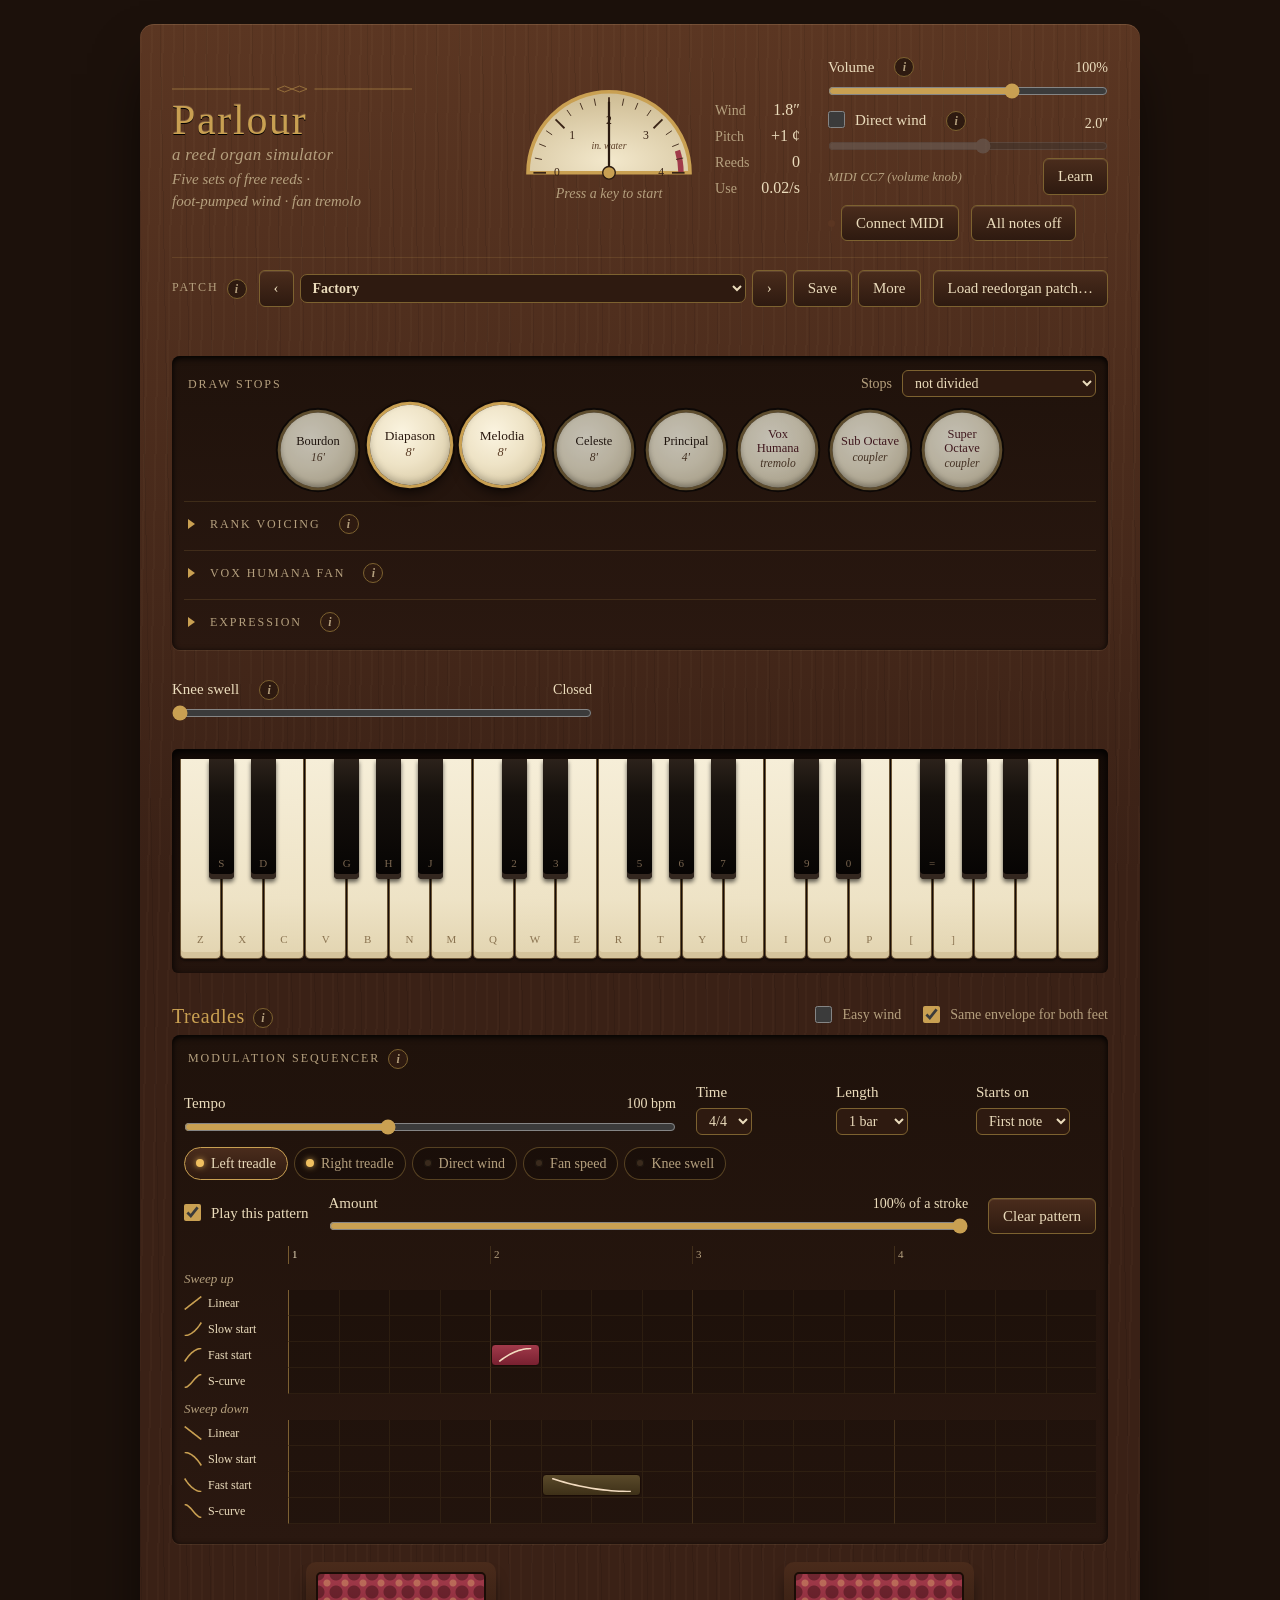
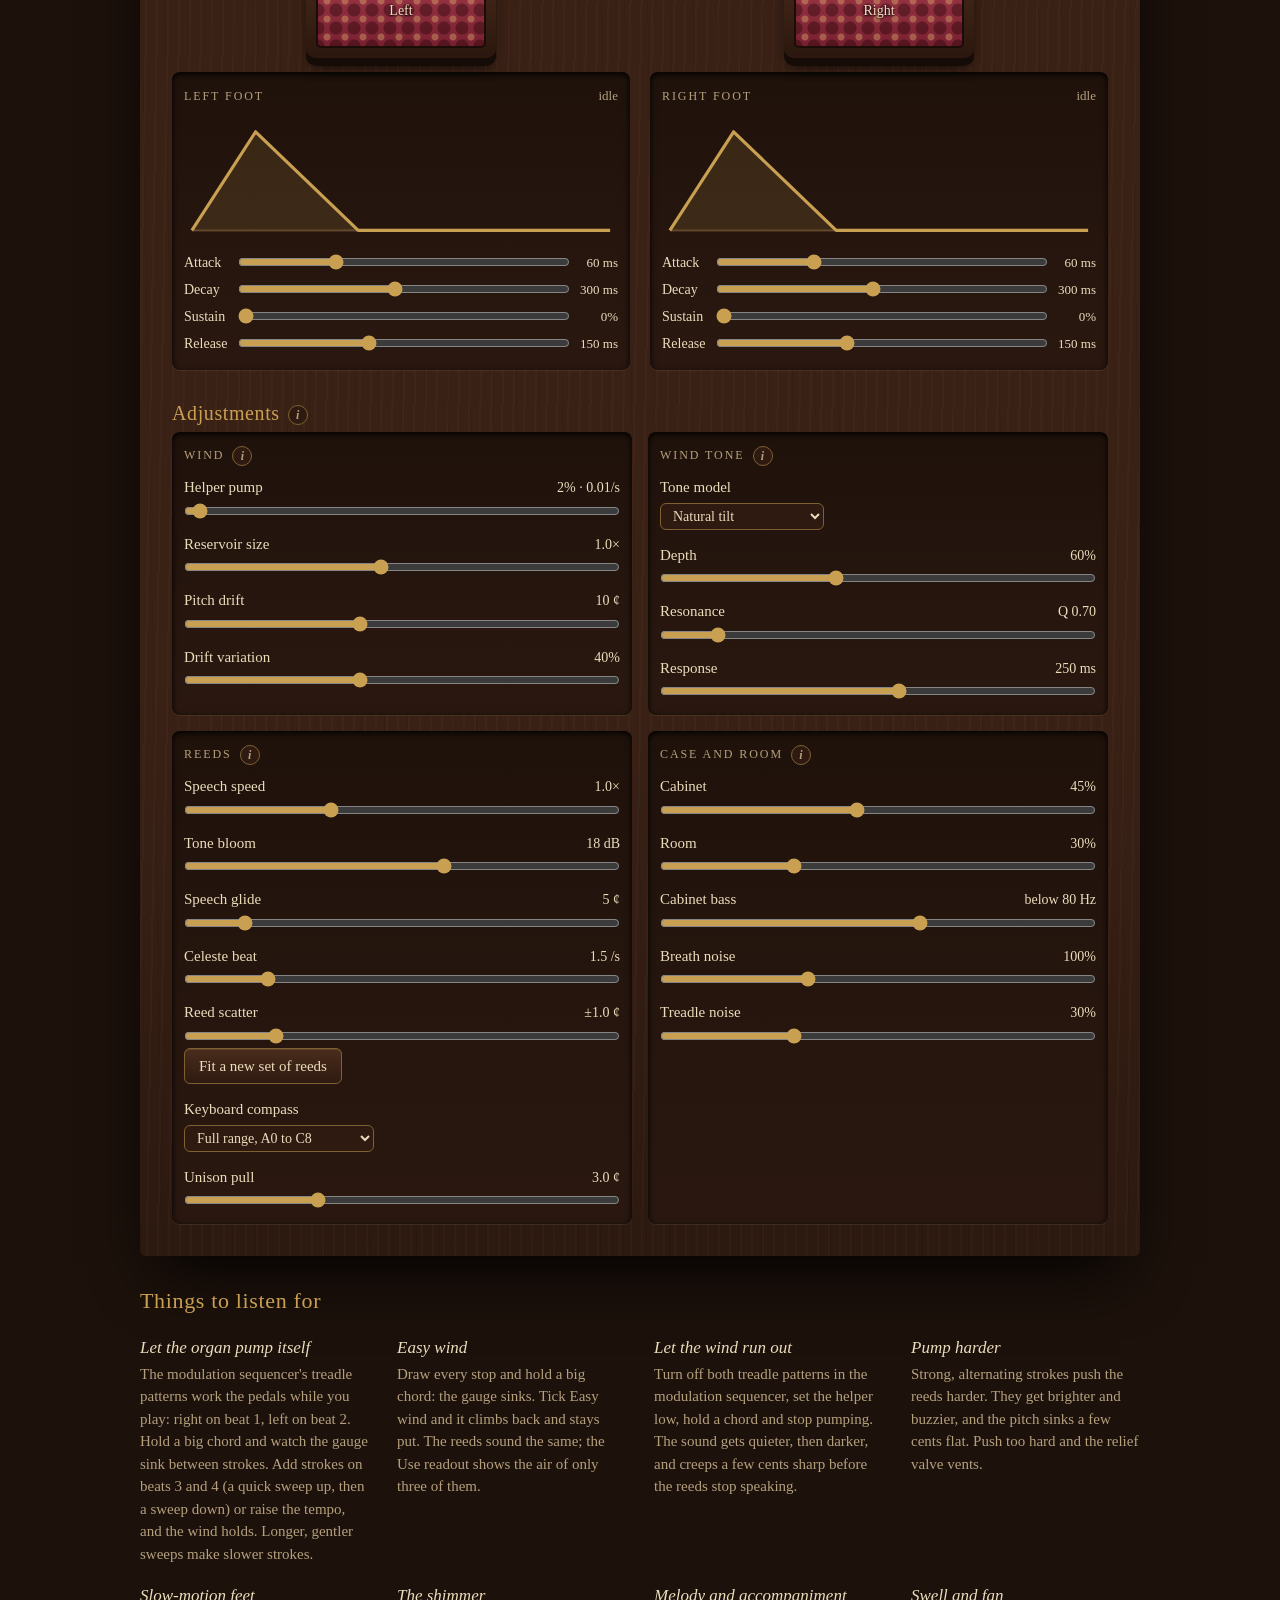
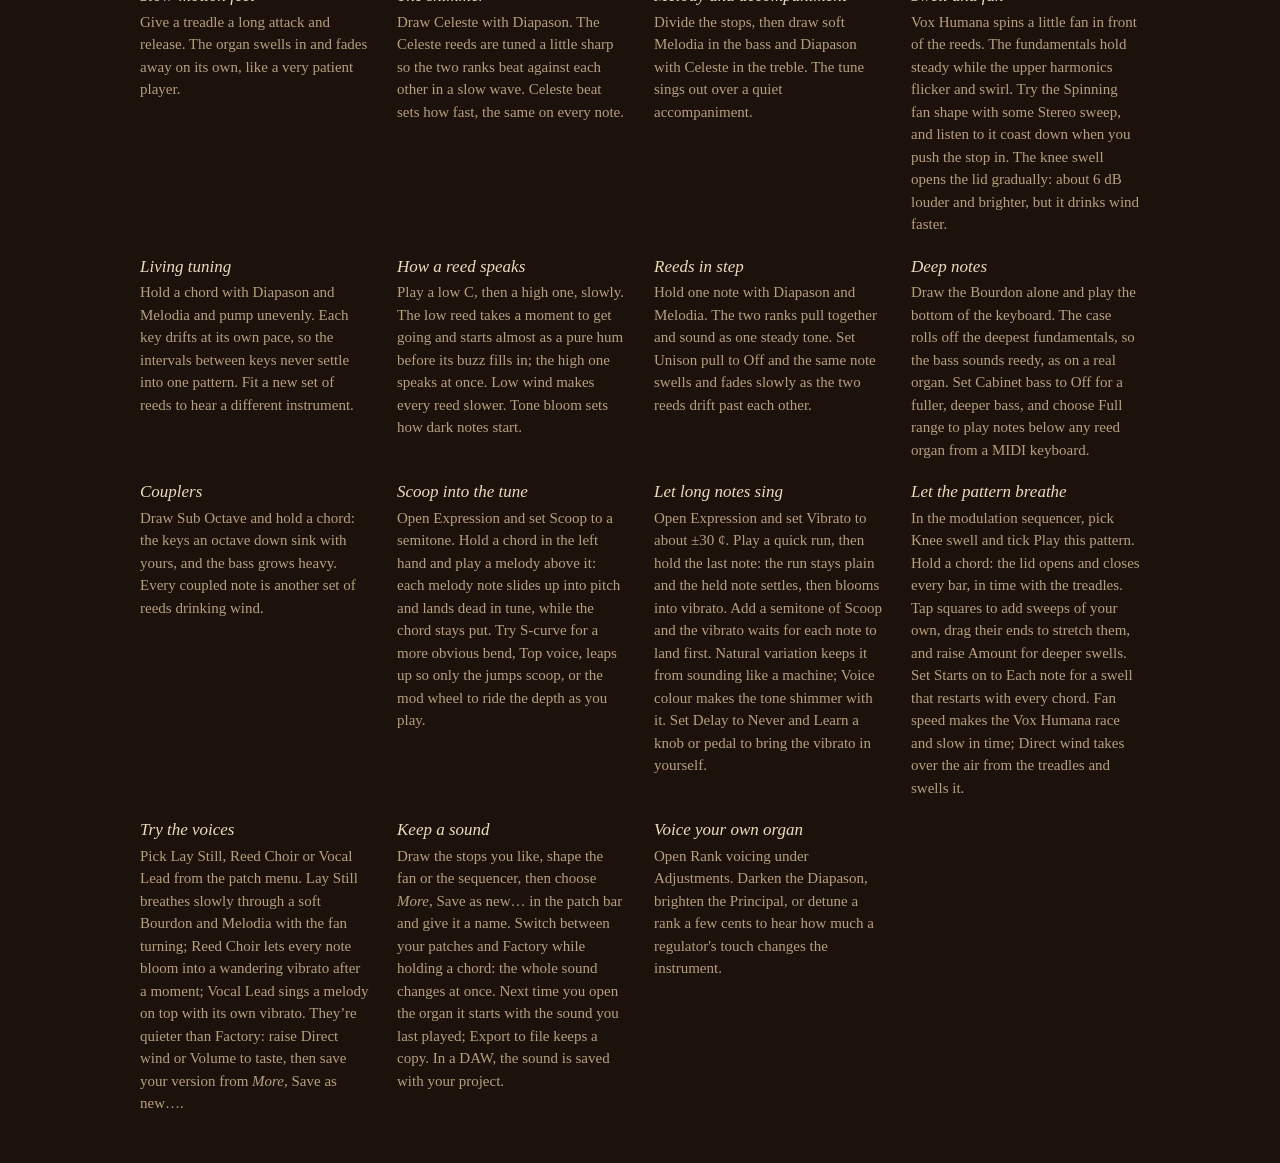
==== commit 530a48ef: "Preview for main (a1cb6e432a475988cd94633c51fe96af79813dc8)" ====
--- a/index.html
+++ b/index.html
@@ -2518,10 +2518,11 @@
     sk.onMeters((m) => { if (m && m.bpm) out.textContent = `follows your DAW \u00b7 ${Math.round(m.bpm)} bpm`; });
   } else {
     bindSlider("tempoAmt", "seq.tempo", { fmt: (v) => v + " bpm" });
-    const own = () => sk.send("clock.own", 1);
-    own();
+    // Told once the sound is running (the first meter frame). A message sent
+    // before that would start the audio without a click, which browsers
+    // leave suspended, so the organ never sounded.
     let told = false;
-    sk.onMeters(() => { if (!told) { told = true; own(); } });
+    sk.onMeters(() => { if (!told) { told = true; sk.send("clock.own", 1); } });
   }
 }
 // The tabs' lamps follow whether each lane is on (a patch, or turning Direct
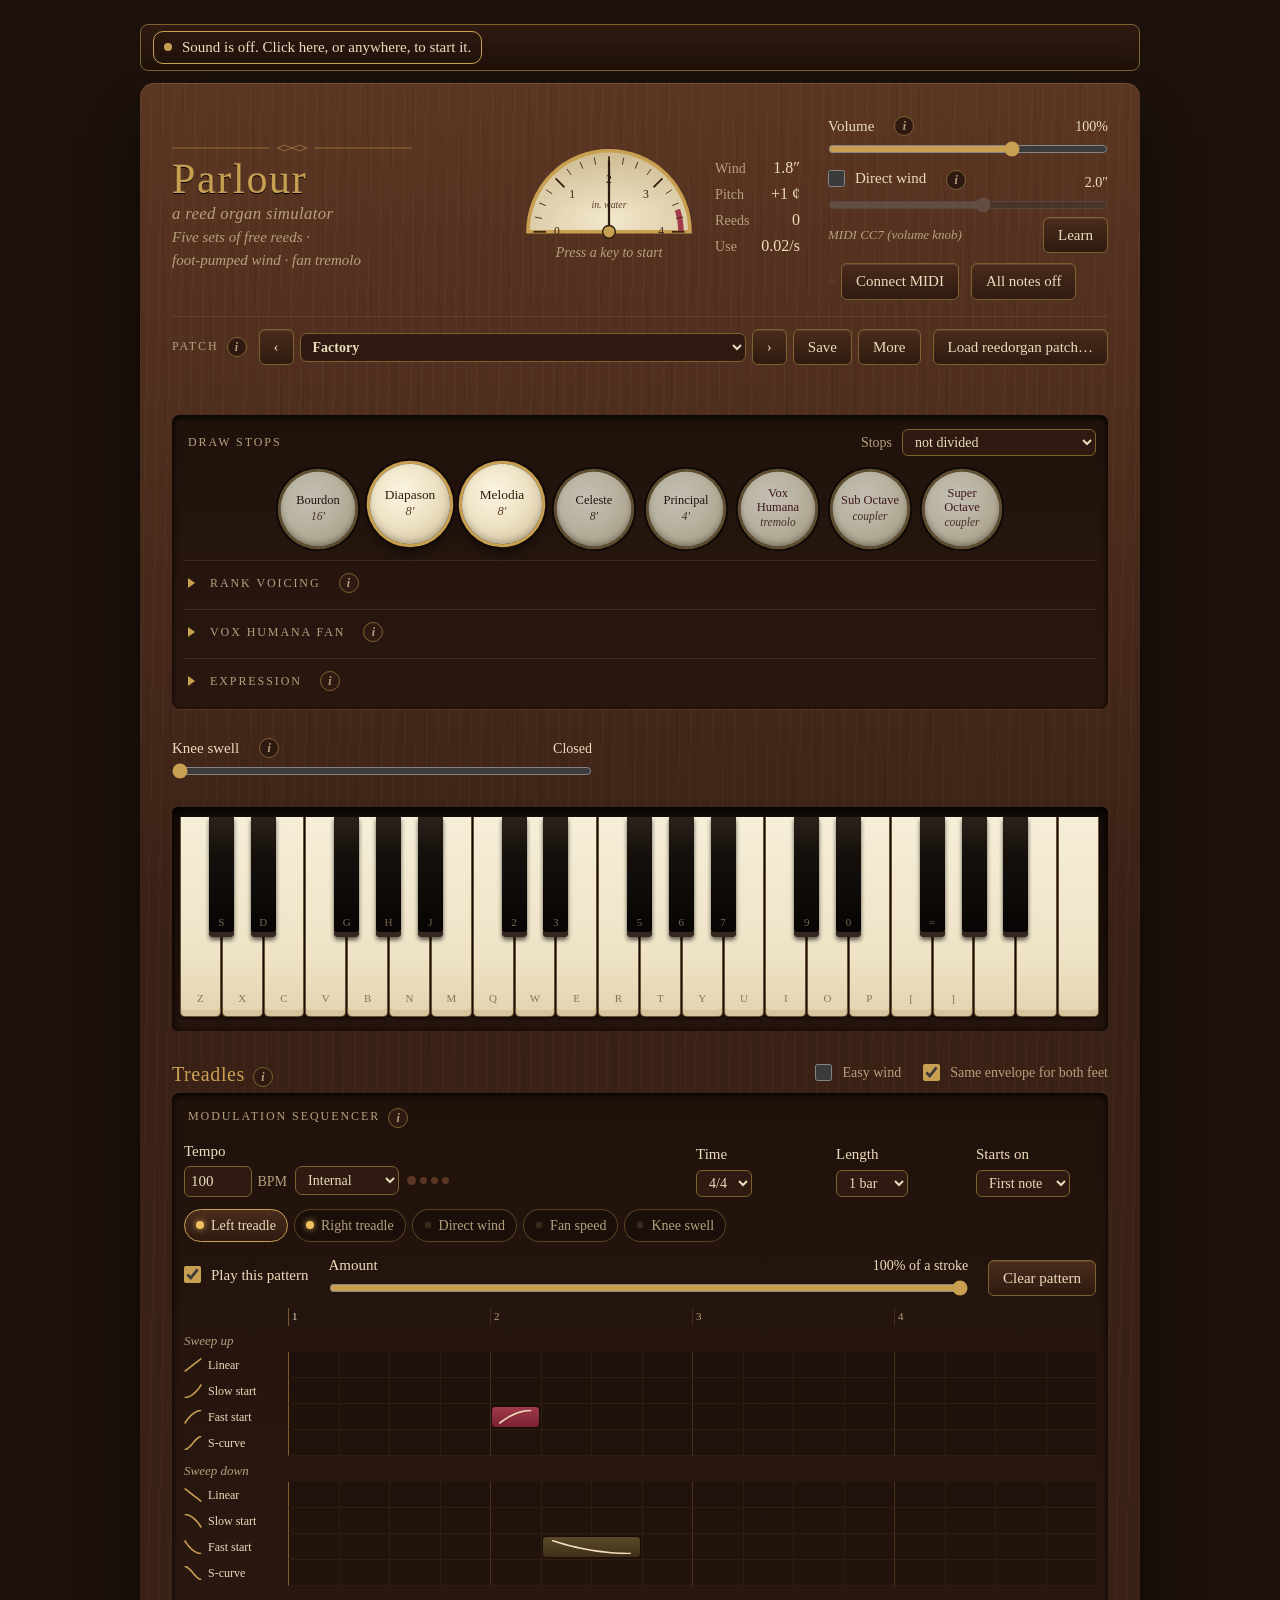
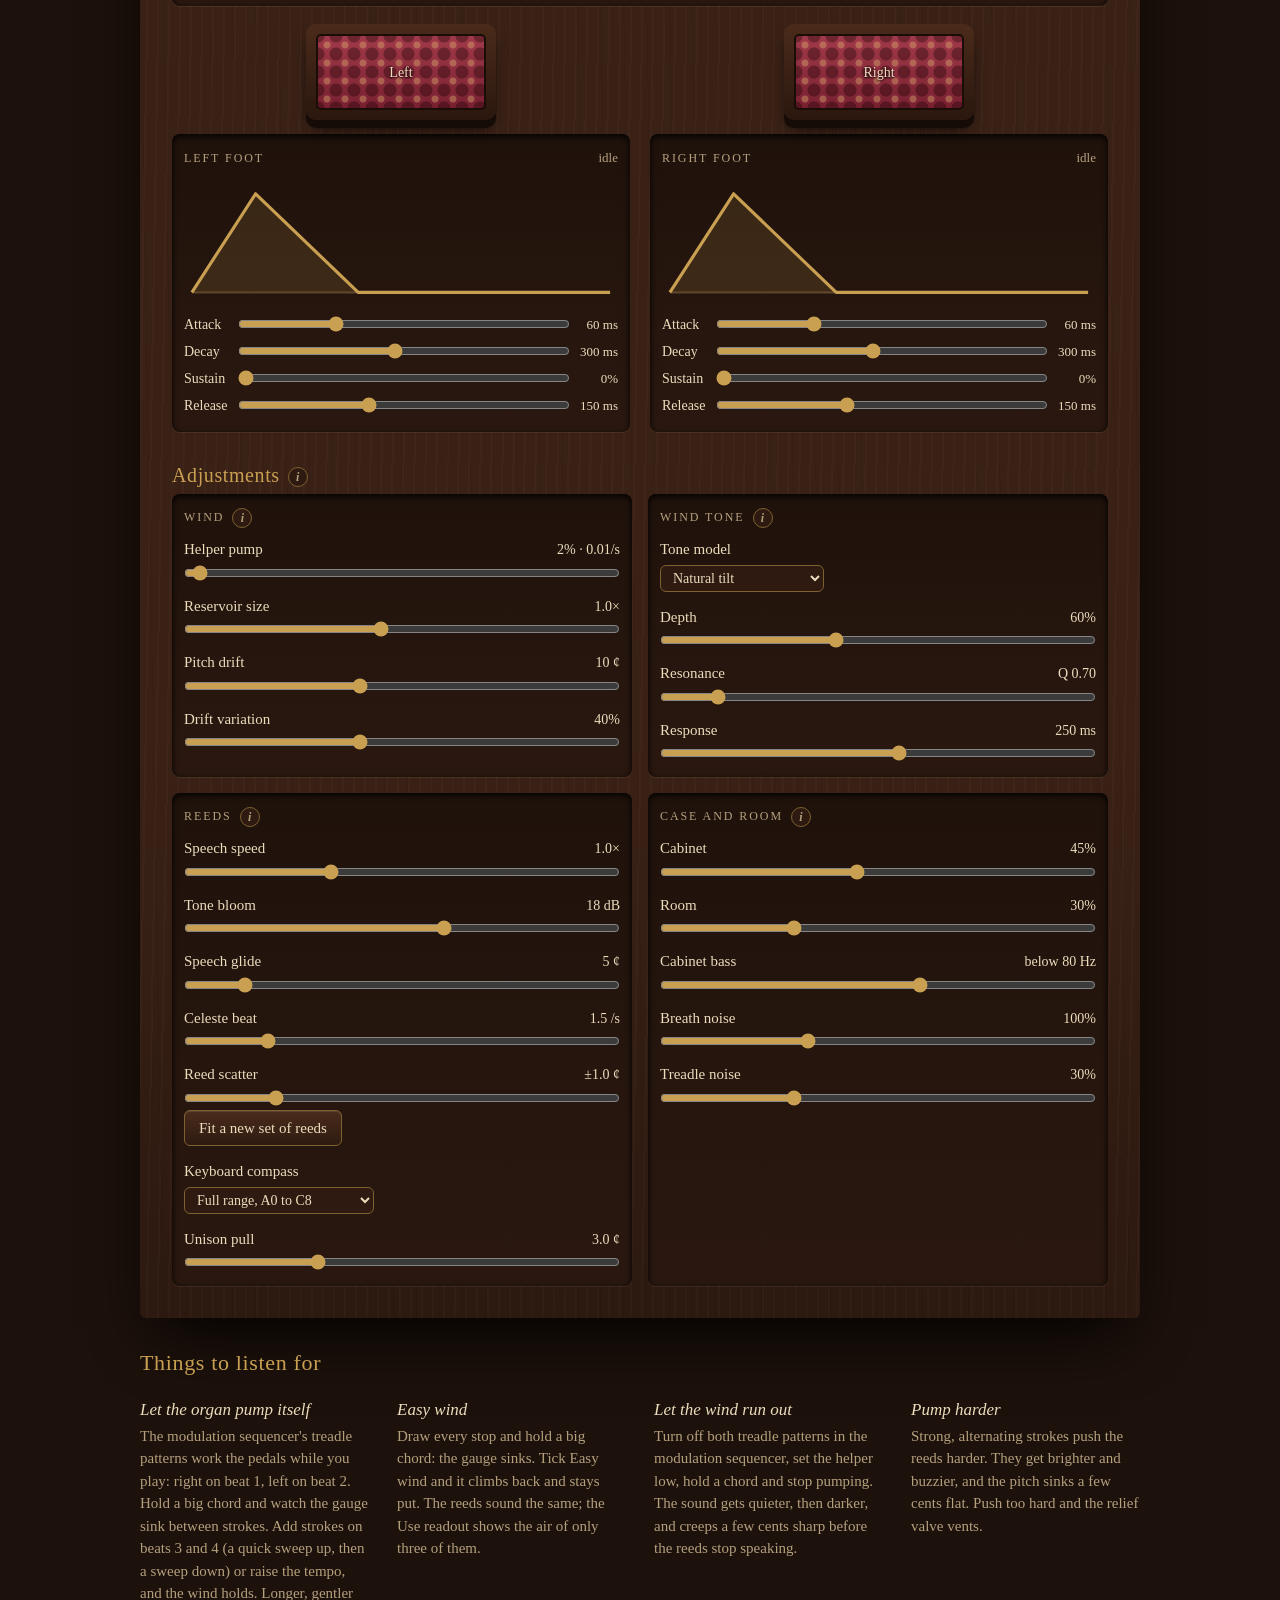
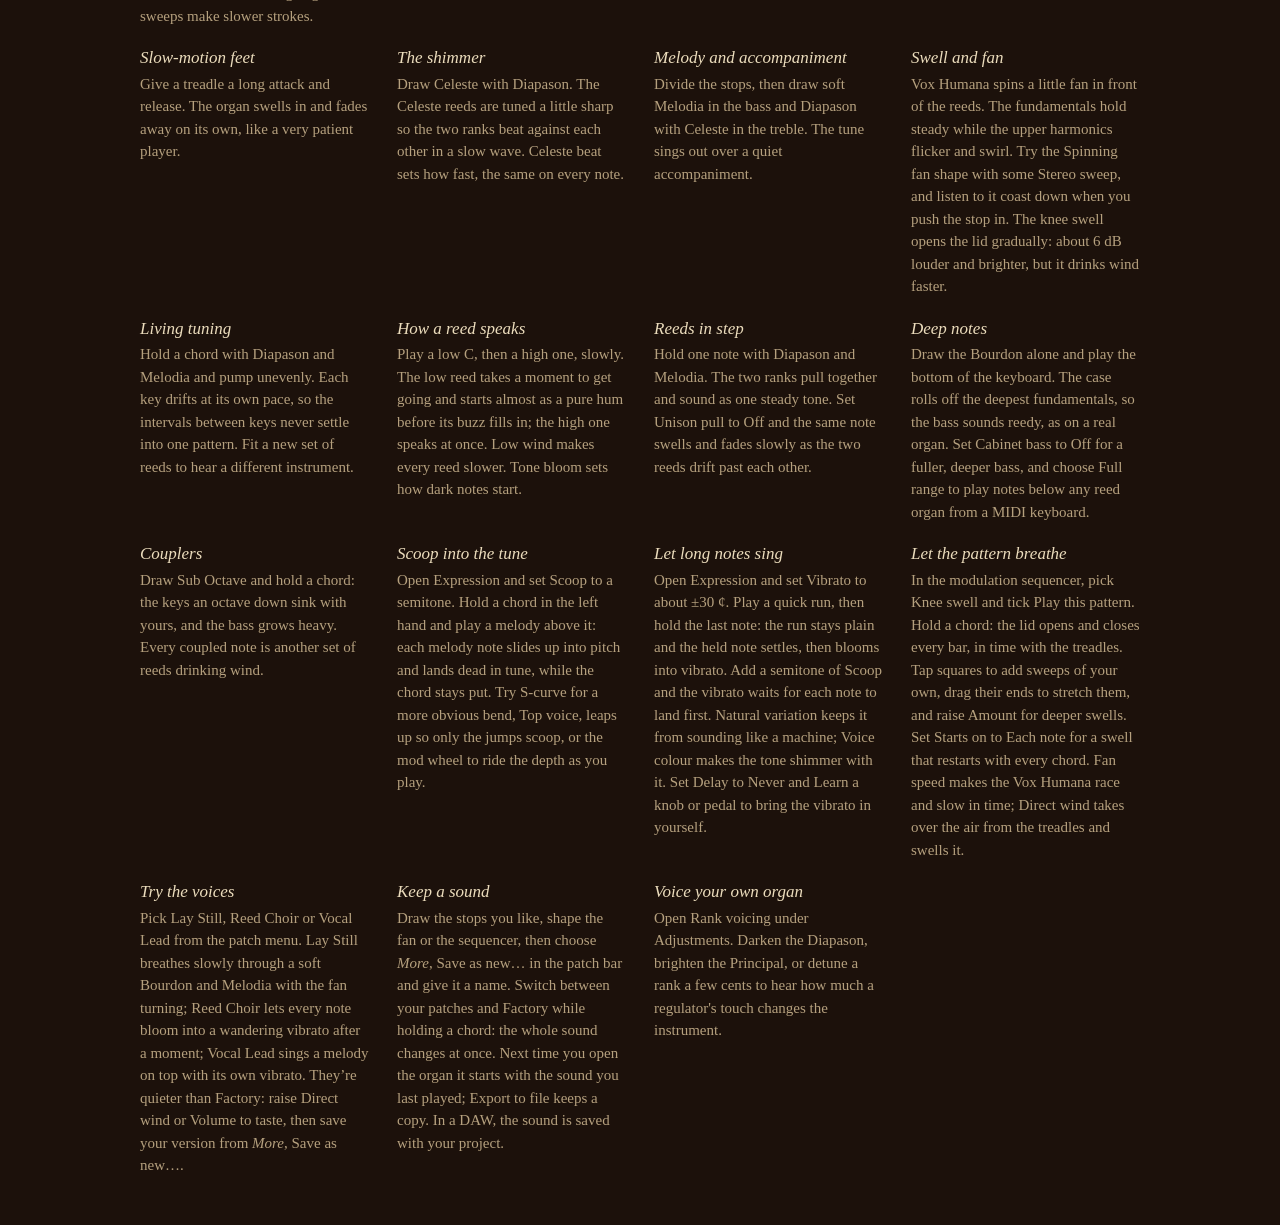
==== commit 3238e9b0: "Preview for main (994f9c49d52ce0ee9489baab1ab66a0551f98268)" ====
--- a/index.html
+++ b/index.html
@@ -159,6 +159,20 @@
 }
 .start-dot { width: 8px; height: 8px; border-radius: 50%; background: var(--accent); animation: pulse 1.6s ease-in-out infinite; }
 @keyframes pulse { 50% { opacity: 0.3; } }
+
+/* The host bar on a synth's own page (API.md \0000a79a): what a DAW would provide.
+   Restyle with .sk-hostbar in ui/style.css. */
+.sk-hostbar {
+  display: flex; flex-wrap: wrap; align-items: center; gap: 8px 16px;
+  padding: 6px 12px; margin: 0 0 12px;
+  background: var(--panel); border: 1px solid var(--edge); border-radius: var(--radius);
+  font-size: 13px; color: var(--ink);
+}
+.sk-hostbar:empty { display: none; }
+.start-banner.in-hostbar {
+  width: auto; padding: 4px 10px; border: 1px solid var(--accent); border-radius: var(--radius);
+  background: transparent; color: var(--ink); font: inherit;
+}
 
 /* ---- panels ---------------------------------------------------------- */
 .main { flex: 1; padding: 18px 20px 22px; }
@@ -709,12 +723,25 @@
 .patch-kit .preset-field{flex:1 1 auto;min-width:0}
 .patch-kit .preset-field select{min-width:0;width:100%}
 @media (max-width:560px){.patch-kit{flex-basis:100%}}
+/* synthkit's host bar (above the cabinet): here only the prompt to start the sound */
+.sk-hostbar{max-width:1000px;margin:0 auto 12px;background:linear-gradient(180deg,#2e1a10,#1f120b);border:1px solid var(--brass-dim);border-radius:8px;font-family:var(--f-label)}
+.sk-hostbar .start-banner{font-family:var(--f-label);font-size:15px;color:var(--text);border-color:var(--brass)}
+.sk-hostbar .start-dot{background:var(--brass)}
+/* synthkit's tempo control in the sequencer's header. The organ keeps its own
+   time signature (Time) and runs whether or not the clock is "playing", so
+   only the BPM, the MIDI clock choice and the beat lights show. */
+.seq-tempo{flex:1 1 220px}
+.seq-tempo-kit .tempo{gap:8px}
+.seq-tempo-kit .play-btn,.seq-tempo-kit .tempo > .sig-select:first-of-type{display:none}
+.seq-tempo-kit .bpm{display:inline-flex;align-items:center;gap:6px;font-family:var(--f-label);font-size:14px;color:var(--muted)}
+.seq-tempo-kit .bpm-input{width:4.5em;font:inherit;font-size:15px;color:var(--text);background:#2e1a10;border:1px solid var(--brass-dim);border-radius:6px;padding:3px 6px}
+.seq-tempo-kit .tempo-readout{font-family:var(--f-label);font-size:14px;color:var(--text)}
 
 </style>
 </head>
 <body>
 <div id="app" class="app" aria-busy="true"></div>
-<script type="application/json" id="sk-data">{"wasm": "AGFzbQEAAAABsgVYYAF/AGACf38AYAN/f38AYAF/AX9gA39/fwF/YAN/f38BfGAEf39/fwBgBn9/f39/fwBgBX9/f39/AGAAAGACf38Bf2AGf39/f39/AX9gBX9/f39+AX9gBX9/f398AX9gBX9/fn9/AGAEf39/fwF/YAV/f39/fwF/YAh/f39/f39/fwF/YAR/fn9/AX9gAAF/YAJ8fwBgBn98f3x/fwBgAn98AGABfwF8YAJ/fAF8YAJ/fAF/YAJ/fwF8YAZ/f3x8fHwBf2AEf3x8fwBgBn98f39/fwBgBn9/f398fwBgBH9/f30AYAJ/fQF9YAZ8fX99f38BfWAFf398f38AYAV/f39/fABgB39/f39/f38AYAN/f3wAYAN/fHwBf2ABfwF9YAN/f30AYAJ/fwF9YAN/fH8AYAh/f39/f39/fwBgA39/fgF8YAd/f31/fH5/AGAKf39/fH5/f398fwBgBH98f38AYAV/f398fwF9YAd/f39/f399AGAIf39/fH99fX0AYAd/f399f35/AGACf34Bf2AHf39/f39/fwF/YAp/f39/f39/f39/AX9gBH9/f38BfmAMf39/f39/f39/f39/AX9gA39/fwF9YAZ/f39/fn8Bf2AGf39/f3x/AX9gBn9/f39+fgF/YAd/f39/fn5/AX9gC39/f39/f39/f39/AX9gCn9/f39/f39/f38AYAd/f39/f35+AX9gD39/f39/f39/f39/f39/fwBgAX8BfmACfn8BfmADf35/AX5gAn9+AGAEf39/fgF+YAV/f39/fwF8YAJ/fwF+YAN/f38BfmABfQF9YAF8AXxgAnx8AXxgAnx/AX9gA3x8fwF8YAF8AX1gAn1/AX9gA3x+fgF8YAJ8fwF8YAF8AX9gAX0Bf2ABfgF/YAJ9fQF9YAV/[base64]/[base64]/[base64]/[base64]/Ab9Bv4G/waAB4EHggeDB4QHhQeHB4gHiQeKB4wHjQeOB48HkAeRB5IHkweUB9gE2QTaBNsE3ATdBN4E3wTgBOEEyQfiBOYE6wTuBPEE9AT3BPoE/[base64]/AF8QXyBfMF9AX1BfYF9wX4BdgH+QX6BfsF/AX9Bf4F/wWABoEG2QeCBoYG2geIBosG2weNBpAG3AeRBpQG3QeVBpYGlwbeB5gGmQaaBoEIgwiFCI4ImggKxqQl+wgEABBMCwMAAAsIABCHgICAAAswAQF/QQAoAvC6g4AAIQFBAEEANgLwuoOAAAJAIAFFDQAgARCigoCAABDbg4CAAAsLIgACQEEALAD/uoOAAEF/Sg0AQQAoAvS6g4AAENuDgIAACwsoAQF/AkBBACgCgLuDgAAiAUUNAEEAIAE2AoS7g4AAIAEQ24OAgAALCygBAX8CQEEAKAKMu4OAACIBRQ0AQQAgATYCkLuDgAAgARDbg4CAAAsLKAEBfwJAQQAoApi7g4AAIgFFDQBBACABNgKcu4OAACABENuDgIAACwsoAQF/AkBBACgCpLuDgAAiAUUNAEEAIAE2Aqi7g4AAIAEQ24OAgAALC+gEAQZ/[base64]////8DIANB/P///wdJGyIDQYCAgIAETw0AIAAgA0ECdCIDENiDgIAAIgo2AgAgACAKIANqNgIIIAFBAnQhCSABQX9qQf////[base64]/[base64]/[base64]/Sg0AIAIoAgAQ24OAgAALIAIgBEchAyACQbh/[base64]/Sg0AIAUoAhAQ24OAgAALIAUgBDYCECAFIAI6ABsgBUEUaiAAKALwBTYCACAFQRdqIAAoAPMFNgAAIAVBHGoQl4CAgAAgBUEkakEANgIAIAVCADcCHAJAIAUoAigiBEUNACAEIQICQCAFQSxqKAIAIgMgBEYNACADQbh/[base64]/[base64]/Sg0AIAIoAgAQ24OAgAALIAIgBEchAyACQbh/[base64]/Sg0AIAIoAgAQ24OAgAALIAIgBUchAyACQbh/[base64]/[base64]/[base64]/[base64]/Sg0AIAIoAgAQ24OAgAALIAIgBEchAyACQbh/[base64]/[base64]/[base64]/[base64]/Sg0AIAVBWGooAgAQ24OAgAALAkAgBUFDaiwAAEF/Sg0AIAEoAgAQ24OAgAALIAEhBSABIBdHDQALIBYoAighAgsgFiAXNgIsIAIQ24OAgAALIBZCADcDKCAWQTBqQQA2AgACQCAALADLBEF/[base64]/Sg0AIAIoAgAQ24OAgAALIAIgBEchAyACQbh/[base64]/[base64]/[base64]/[base64]/[base64]/Sg0AIAVBWGooAgAQ24OAgAALAkAgBUFDaiwAAEF/Sg0AIAEoAgAQ24OAgAALIAEhBSABIBdHDQALIBYoAighAgsgFiAXNgIsIAIQ24OAgAALIBZCADcDKCAWQTBqQQA2AgACQCAALACbCEF/Sg0AIAAoApAIENuDgIAACyAAQgA3A+AHIABBAzYC2AcCQCAHKAIwQQJ0QeCygIAAaigCACIEEKGIgIAAIgJB+P///[base64]/Sg0AIAIoAgAQ24OAgAALIAIgBEchAyACQbh/[base64]/[base64]/Sg0AIAIoAgAQ24OAgAALIAIgBEchAyACQbh/[base64]/[base64]/[base64]/Sg0AIAIoAgAQ24OAgAALIAJCADcDACACQQhqQQA2AgAgFkEcahCXgICAACAWQSRqQQA2AgAgFkIANwIcAkAgFigCKCIXRQ0AIBchAgJAIBZBLGooAgAiBSAXRg0AA0ACQCAFQbh/[base64]/Sg0AIAVBWGooAgAQ24OAgAALAkAgBUFDaiwAAEF/[base64]/Sg0AIAIoAgAQ24OAgAALIAIgBEchAyACQbh/[base64]///[base64]/[base64]/Sg0AIAVBWGooAgAQ24OAgAALAkAgBUFDaiwAAEF/[base64]/[base64]/[base64]/Sg0AIAVBWGooAgAQ24OAgAALAkAgBUFDaiwAAEF/[base64]/[base64]/Sg0AIAIoAgAQ24OAgAALIAJCADcDACACQQhqQQA2AgAgFkEcahCXgICAACAWQSRqQQA2AgAgFkIANwIcAkAgFigCKCIXRQ0AIBchAgJAIBZBLGooAgAiBSAXRg0AA0ACQCAFQbh/[base64]/Sg0AIAVBWGooAgAQ24OAgAALAkAgBUFDaiwAAEF/[base64]/Sg0AIAIoAgAQ24OAgAALIAJCADcDACACQQhqQQA2AgAgFkEcahCXgICAACAWQSRqQQA2AgAgFkIANwIcAkAgFigCKCIXRQ0AIBchAgJAIBZBLGooAgAiBSAXRg0AA0ACQCAFQbh/[base64]/Sg0AIAVBWGooAgAQ24OAgAALAkAgBUFDaiwAAEF/[base64]/Sg0AIAIoAgAQ24OAgAALIAJCADcDACACQQhqQQA2AgAgF0EcahCXgICAACAXQSRqQQA2AgAgF0IANwIcAkAgFygCKCIYRQ0AIBghAgJAIBdBLGooAgAiBSAYRg0AA0ACQCAFQbh/[base64]/Sg0AIAVBWGooAgAQ24OAgAALAkAgBUFDaiwAAEF/Sg0AIAEoAgAQ24OAgAALIAEhBSABIBhHDQALIBcoAighAgsgFyAYNgIsIAIQ24OAgAALIBdCADcDKCAXQTBqQQA2AgAgAEHwBWogAEG4BWoQzYGAgAACQCAAKALgBSIERQ0AIAQhAgJAIAAoAuQFIgMgBEYNACADQbh/[base64]/Sg0AIARBWGooAgAQ24OAgAALIAUhBCAFIBhHDQALIAAoAtQFIQILIAAgGDYC2AUgAhDbg4CAAAsCQCAALADTBUF/Sg0AIAAoAsgFENuDgIAACyAVQQFqIhUgCCgCBCAIKAIAIgJrQQd1SA0BDAMLCyANEJ+AgIAAAAsgCRCfgICAAAALIABBBjYC3AcgAEGCkYCAADYC2AcgACAAKQLYBzcDiAEgAEGgB2ogAEGIAWoQzIGAgAAiAkEIaiAAQfAFakEIaikDADcDACACIAApA/[base64]////[base64]/[base64]/[base64]/Sg0AIAVBWGooAgAQ24OAgAALAkAgBUFDaiwAAEF/[base64]/[base64]/[base64]/[base64]/[base64]/Sg0AIAIoAgAQ24OAgAALIAIgBEchAyACQbh/aiECIAMNAAsgACgC6AQhAgsgACAENgLsBCACENuDgIAACwJAIAAoAtwEIhhFDQAgGCECAkAgACgC4AQiBCAYRg0AA0ACQCAEQUhqIgVBKGoiBygCACIDRQ0AIAMhAQJAIARBdGoiBigCACICIANGDQADQCACQbh/[base64]/[base64]/Sg0AIAIoAgAQ24OAgAALIAIgBUchAyACQbh/[base64]/[base64]/[base64]/[base64]/[base64]/[base64]/Sg0AIAVBWGooAgAQ24OAgAALAkAgBUFDaiwAAEF/Sg0AIAEoAgAQ24OAgAALIAEhBSABIBhHDQALIBcoAighAgsgFyAYNgIsIAIQ24OAgAALIBdCADcDKCAXQTBqQQA2AgACQCAALACrA0F/[base64]/Sg0AIAIoAgAQ24OAgAALIAIgBEchAyACQbh/[base64]/[base64]/Sg0AIAIoAgAQ24OAgAALIAIgBEchAyACQbh/[base64]/Sg0AIAIoAgAQ24OAgAALIAJCADcDACACQQhqQQA2AgAgF0EcahCXgICAACAXQSRqQQA2AgAgF0IANwIcAkAgFygCKCIYRQ0AIBghAgJAIBdBLGooAgAiBSAYRg0AA0ACQCAFQbh/[base64]/Sg0AIAVBWGooAgAQ24OAgAALAkAgBUFDaiwAAEF/[base64]/[base64]/[base64]/Sg0AIARBWGooAgAQ24OAgAALIAUhBCAFIBhHDQALIAAoAvQCIQILIAAgGDYC+AIgAhDbg4CAAAsCQCAALADzAkF/[base64]/oOAgAAaDAELIAMgACgC0AQgBCAFQQBIIgUbIABB1ARqKAIAIAEgBRsQ/[base64]/[base64]/[base64]/Sg0AIAIoAgAQ24OAgAALIAIgBEchAyACQbh/[base64]/oOAgAAaDAELIAMgACgCiAUgBCAFQQBIIgUbIABBjAVqKAIAIAEgBRsQ/YOAgAAaCyACQRxqIAAoApQFIgMgAEGYBWooAgAiBCAEIANrQThtEJyAgIAAIAJBKGogACgCoAUiAiAAQaQFaigCACIDIAMgAmtByABtEJ2AgIAACyAAQcwCaiAAQaAHakEAENmBgIAAAkBBACwA/7qDgABBf0oNAEEAKAL0uoOAABDbg4CAAAtBACAAQdQCaigCADYC/LqDgABBACAAKQLMAiIbNwL0uoOAACAAQQA6AMwCIABBADoA1wJBACwA/[base64]/[base64]/[base64]/[base64]/[base64]/[base64]/[base64]/Sg0AIAAoAhAQ24OAgAALIAAL/[base64]/[base64]/[base64]/[base64]/[base64]/[base64]/[base64]/[base64]/I4CAgIAAQRBrIgIkgICAgAAgAkEANgIMQYy7g4AAIAEgAkEMahCSgICAACACQQA2AghBmLuDgAAgASACQQhqEJKAgIAAQQAoAvC6g4AAIAAgARCmgoCAACACQRBqJICAgIAACwsAQQAoAoy7g4AACwsAQQAoApi7g4AAC6QGBAd/AX0BfwF9AkACQAJAQQAoAoS7g4AAIgRBACgCgLuDgAAiBWsiBkEobSIHQQAoAoi7g4AAIgggBWtBKG0iCU8NAEEEIQoCQAJAAkACQAJAAkACQAJAAkAgAUHwAXFBgH9qQQR2DgcBAAUCCQQDCQsgAkH/AHEhAiADQf8AcbNDAAD+QpUhC0EAIQxDAAAAACENQQAhCgwHCyACQf8AcSECIANB/wBxs0MAAP5ClSELQQEhCkEAIQxDAAAAACENDAYLIAJB/wBxIQwgA0H/AHGzQwAA/kKVIQ1BAiEKQTwhAkMAAAAAIQsMBQsCQCADQQd0QYD/AHEgAkH/AHFyIgJBgMAASQ0AIAJBgEBqskMA+P9FlSENDAMLIAJBgEByskMAAAA5lCENDAILIAJB/wBxs0MAAP5ClSENQTwhAgwCCyACQf8AcSECIANB/[base64]/4BAQF/[base64]/[base64]/7qDgABBf0oNAEEAKAL0uoOAABDbg4CAAAtBACACQQxqKAIANgL8uoOAAEEAIAIpAgQiAzcC9LqDgABBACwA/7qDgAAhACACQRBqJICAgIAAIAOnQfS6g4AAIABBAEgbC4cBAgJ/AXwjgICAgABBIGsiAiSAgICAAEEAKALwuoOAABClgoCAACEDIAIgATYCECADKAIAIQMgAiABEKGIgIAANgIUIAIgAikCEDcDCCADIABBB3RqIAJBCGogAkEYahDlgYCAACEBIAIrAxghBCACQSBqJICAgIAAIAREAAAAAAAA+H8gARsL8R0DBH8BfgJ/[base64]/[base64]/Sg0AIAAoAgAQ24OAgAALIAAgA0chBCAAQbh/aiEAIAQNAAsgAigCKCEACyACIAM2AiwgABDbg4CAAAsgAkIANwMoIAJBMGpBADYCAAJAIAEsAMMBQX9KDQAgASgCuAEQ24OAgAALIAFBrAFqIAFBmAJqQQAQ2YGAgAACQEEALAD/uoOAAEF/Sg0AQQAoAvS6g4AAENuDgIAAC0EAIAFBtAFqKAIANgL8uoOAAEEAIAEpAqwBIgU3AvS6g4AAIAFBADoArAEgAUEAOgC3ASAFp0H0uoOAAEEALAD/[base64]/[base64]/Sg0AIAIoAhAQ24OAgAALIAIgAzYCECACIAA6ABsgAkEUaiABKALQAjYCACACQRdqIAEoANMCNgAAIAJBHGoQl4CAgAAgAkEkakEANgIAIAJCADcCHAJAIAIoAigiA0UNACADIQACQCACQSxqKAIAIgQgA0YNACAEQbh/[base64]/Sg0AIAAoAgAQ24OAgAALIAAgAkchBCAAQbh/[base64]/[base64]/[base64]/Sg0AIAAoAgAQ24OAgAALIABBcGohBCAAQUhqIQAgBCADRw0ACyABKAL8ASEACyABIAM2AoACIAAQ24OAgAALAkAgASwA+wFBf0oNACABKALwARDbg4CAAAsCQCABKALAAiIDRQ0AIAMhAAJAIAFBxAJqKAIAIgQgA0YNACAEQbh/[base64]/[base64]/uoOAAEF/Sg0AQQAoAvS6g4AAENuDgIAAC0EAIABByABqKAIANgL8uoOAAEEAIAApAkAiATcC9LqDgAAgAEEAOgBAIABBADoAS0EALAD/[base64]///[base64]/Sg0AIAEoAigQ24OAgAALIAanIQMCQCABLAAXQX9KDQAgASgCDBDbg4CAAAsgAUHgAGokgICAgAAgA0H0uoOAACACQQBIGw8LIAFBDGoQn4CAgAAAC5gFAQR/[base64]////[base64]/uoOAAEF/Sg0AQQAoAvS6g4AAENuDgIAAC0EAIABByABqKAIANgL8uoOAAEEAIAApAkAiATcC9LqDgAAgAEEAOgBAIABBADoAS0EALAD/[base64]/[base64]/Sg0AIAEoAngQ24OAgAALIAFBsAFqJICAgIAAIAIL8AMDAX8BfgR/I4CAgIAAQdAAayIAJICAgIAAIABBCGpBACgC8LqDgAAQv4KAgAAgAEHAAGogAEEIakEAENmBgIAAAkBBACwA/7qDgABBf0oNAEEAKAL0uoOAABDbg4CAAAtBACAAQcgAaigCADYC/LqDgABBACAAKQJAIgE3AvS6g4AAIABBADoAQCAAQQA6AEtBACwA/7qDgAAhAgJAIAAoAjAiA0UNACADIQQCQCAAQTRqKAIAIgUgA0YNACAFQbh/[base64]/Sg0AIAQoAgAQ24OAgAALIARBcGohBSAEQUhqIQQgBSADRw0ACyAAKAIkIQQLIAAgAzYCKCAEENuDgIAACyABpyEEAkAgACwAI0F/[base64]/KmAgAA3AAACQEEALAD/uoOAAEF/[base64]/uoOAAEF/Sg0AQQAoAvS6g4AAENuDgIAAC0EAIAFB3ABqKAIANgL8uoOAAEEAIAEpAlQiBjcC9LqDgAAgAUEAOgBUIAFBADoAX0EALAD/uoOAACECAkAgASgCQCIERQ0AIAQhAAJAIAFBxABqKAIAIgMgBEYNACADQbh/[base64]/Sg0AIAEoAigQ24OAgAALIAJBAEghAiAGpyEFAkAgASgCDCIERQ0AIAQhAAJAIAEoAhAiAyAERg0AIANBdGohAANAAkAgAEELaiwAAEF/Sg0AIAAoAgAQ24OAgAALIAAgBEchAyAAQXRqIQAgAw0ACyABKAIMIQALIAEgBDYCECAAENuDgIAACyAFQfS6g4AAIAIbIQILAkAgASgCkAEiBEUNACAEIQACQCABQZQBaigCACIDIARGDQAgA0G4f2ohAANAIABBEGoQmICAgAAaAkAgAEELaiwAAEF/Sg0AIAAoAgAQ24OAgAALIAAgBEchAyAAQbh/aiEAIAMNAAsgASgCkAEhAAsgASAENgKUASAAENuDgIAACwJAIAEoAoQBIgRFDQAgBCEAAkAgAUGIAWooAgAiAyAERg0AIANBWGohAANAIAEgAEEYajYCGCABQRhqEJqAgIAAIAEgAEEMajYCGCABQRhqEJuAgIAAAkAgAEELaiwAAEF/[base64]/[base64]/[base64]/AXEgChsQ/YOAgAAaDAILIAZBGGogBUEYaikDADcDACAGQRBqIAVBEGopAwA3AwAMAgsgByAIKAIAIAVBJGooAgAQ/oOAgAAaCyAGQSxqIAVBLGooAgAiCCAFQTBqKAIAIgcgByAIa0E4bRCcgICAACAGQThqIAVBOGooAgAiBiAFQTxqKAIAIgUgBSAGa0HIAG0QnYCAgAALIAEgBEHIAGoiBGogAkcNAAsgAyAEaiEDCyAAIAM2AgQgACACNgIAC4QEAQd/[base64]/[base64]/[base64]/AXwFfgN/[base64]/[base64]/XA0AIABBnB1qKgIAQwAAAABcDQAgAEGgHWoqAgBDAAAAAFsNAQsgAEEANgKgHSAAQs2Zs/[base64]/B1qKgIAXA0AIABBgB5qKgIAQwAAgD9cDQAgAEGEHmoqAgBDAABAQFwNACAAQYgeaioCAEMAAAAAWw0BCyAAQQA2AogeIABCgICA/[base64]/[base64]/[base64]/[base64]/[base64]/ghRAAAAAAAAOA/orYiDEMAgLtFIAxDAIC7RV0bIgwgAEGEImoqAgBcDQAgAEGIImoqAgBDAACAP1wNACAAQYwiaioCAEMAAODAXA0AIABBkCJqKgIAQwAAAABbDQELIABBADYCkCIgAEKAgID8g4CA8EA3A4giIAAgDDgChCIgARDYgICAAAsgAEHgI2pC+6i4vZTcnsI/[base64]/wcgCUH/[base64]/[base64]/oETD9Shcj8K1P6MQgImAgABEw/UoXI/CtT+iRM3MzMzMzOw/[base64]/oCEDIAEgCnMiGEELdyEKIBggCXMhCSAXIAFzIQEgFkF/aiIWDQALRAAAAAAAAAAAIQMgFSEUIBEhFgNAIBREAAAAAAAA8D8gAyAPo6FEAAAAAAAACEAQ9oiAgAAgCiAJakEIdrNDAACAM5QiDCAMkkMAAIC/[base64]/[base64]/[base64]/YiAgAAhHCAPRHsUrkfheqS/oxDhiICAACEPIBQgFCoCACAPIBxEuB6F61G4rj+ioiAbIAogCWpBCHazQwAAgDOUIgwgDJJDAACAv5K7ROxRuB6F69E/oqIgGiAZRLgehetRuL4/oqKgoLaSOAIAIAsgCXMiFyABQQl0cyELIBRBBGohFCAQRAAAAAAAAPA/oCEQIAEgCnMiEUELdyEKIBEgCXMhCSAXIAFzIQEgFkF/aiIWDQALIBhFDQAgGEEDcSEWAkACQCAYQQRPDQBDAAAAACEMQQAhFwwBCyAYQXxxIRVDAAAAACEMQQAhFyATIRQDQCAUIBQqAgAgDJNDzcwMP5QgDJIiDDgCACAUQQRqIhEgESoCACAMk0PNzAw/lCAMkiIMOAIAIBRBCGoiESARKgIAIAyTQ83MDD+UIAySIgw4AgAgFEEMaiIRIBEqAgAgDJNDzcwMP5QgDJIiDDgCACAUQRBqIRQgFSAXQQRqIhdHDQALCyAWRQ0AIBMgF0ECdGohFANAIBQgFCoCACAMk0PNzAw/lCAMkiIMOAIAIBRBBGohFCAWQX9qIhYNAAsLIBJBgICA/AM2AgBBACEWQZCWgYAAIRQDQAJAAkAgAyAUKwMARPYoXI/C9fA/[base64]/YiAgAAhHCAPRHsUrkfheqS/oxDhiICAACEPIBQgFCoCACAPIBxEuB6F61G4rj+ioiAbIAogCWpBCHazQwAAgDOUIgwgDJJDAACAv5K7ROxRuB6F69E/oqIgGiAZRLgehetRuL4/oqKgoLaSOAIAIAsgCXMiFyABQQl0cyELIBRBBGohFCAQRAAAAAAAAPA/oCEQIAEgCnMiEUELdyEKIBEgCXMhCSAXIAFzIQEgFkF/aiIWDQALIBhFDQAgGEEDcSEWAkACQCAYQQRPDQBDAAAAACEMQQAhFwwBCyAYQXxxIRVDAAAAACEMQQAhFyASIRQDQCAUIBQqAgAgDJNDzcwMP5QgDJIiDDgCACAUQQRqIhEgESoCACAMk0PNzAw/lCAMkiIMOAIAIBRBCGoiESARKgIAIAyTQ83MDD+UIAySIgw4AgAgFEEMaiIRIBEqAgAgDJNDzcwMP5QgDJIiDDgCACAUQRBqIRQgFSAXQQRqIhdHDQALCyAWRQ0AIBIgF0ECdGohFANAIBQgFCoCACAMk0PNzAw/[base64]/[base64]/[base64]/aiIGQQJNDQBBKCEKRDMzMzMzM+s/[base64]/oqAiDUQzMzMzMzPTPyANRDMzMzMzM9M/[base64]/IOAgMA/[base64]/ajYCBCACDQAgASABKAIAKAIIEYCAgIAAACABEOuDgIAACwJAIABBHGooAgAiAUUNACABIAEoAgQiAkF/ajYCBCACDQAgASABKAIAKAIIEYCAgIAAACABEOuDgIAACwJAIABBFGooAgAiAUUNACABIAEoAgQiAkF/ajYCBCACDQAgASABKAIAKAIIEYCAgIAAACABEOuDgIAACwJAIABBDGooAgAiAUUNACABIAEoAgQiAkF/ajYCBCACDQAgASABKAIAKAIIEYCAgIAAACABEOuDgIAACwJAIAAoAgQiAUUNACABIAEoAgQiAkF/ajYCBCACDQAgASABKAIAKAIIEYCAgIAAACABEOuDgIAACyAAC6cEBAp/AX0CfwN8I4CAgIAAQRBrIgQkgICAgAAgBEEANgIMIARCADcCBCABIAKjEPSIgIAAIQUgAUQAAAAAAHCnQKIQ9IiAgAAhBgJAIAVB/////wFODQAgBUEBIAVBAUobIgdBA3RBCGoiBRDYg4CAAEEAIAUQn4iAgAAhCCADKAIIIQkgAygCBCEFIAMoAgwhCiADKAIAIQsgCCEMIAchDQNAIAwgCiALakEIdrNDAACAM5QiDiAOkkMAAIC/krs5AwAgCSALcyIPIAVBCXRzIQkgDEEIaiEMIAUgCnMiEEELdyEKIBAgC3MhCyAPIAVzIQUgDUF/[base64]/aiIGDQALCyAIENuDgIAAIARBEGokgICAgAAPCyAEQQRqEOGAgIAAAAvHDAYCfwJ9B38CfQh/[base64]/P///[base64]/aiIKDQALCyAUDQMgBQ0DIBdFDQFDAAAAACEIDAILIBQNA0MAAAAAIQggBUUNAQwDCyAWQQNxIQQCQAJAIBlFDQBDAAAAACEIQQAhBwwBCyAWQfz///[base64]/aiIYDQALC0MAAIA/IAiVIBIgCEMAAAAAXhshEgsgFw0AIBZBA3EhB0EAIQoCQCAWQQRJDQAgFkH8////[base64]/AXwBfwV8I4CAgIAAQRBrIgMkgICAgABBACEEQYAgENiDgIAAQQBBgCAQn4iAgAAhBUQAAAAAAAAAACEGA0AgBkQYLURU+yEZQKJEAAAAAAAAYD+iIgcQ/YiAgAAgBxDZiICAABDUiICAACEIIAUgBGogB0QYLURU+yEJwKAiBxD9iICAACAHENmIgIAAENSIgIAARDMzMzMzM+M/[base64]/[base64]/[base64]/IAFEGC1EVPshCUCiIgQQ/YiAgAAgBSAFoKMiAaFEAAAAAAAA8D8gAUQAAAAAAADwP6CjIgGiOQNAIAAgBBDZiICAACIFRAAAAAAAAADAoiABojkDOCAAIAUgBZogAxtEAAAAAAAA8D+gRAAAAAAAAOA/oiIFIAGiIgQ5AzAgACAEOQMgIAAgAUQAAAAAAAAAwEQAAAAAAAAAQCADGyAFoqI5AygPCwJARAAAAAAAAAAARAAAAAAAAPA/IAEgAUQAAAAAAADwP2QbIAFEAAAAAAAAAABjGyIBRAAAAAAAAPA/Yg0AAkAgA0EDRw0AIABCADcDKCAAIAUgBaI5AyAgAEEwakIANwMAIABBOGpCADcDACAAQcAAakIANwMADwsgAEIANwMoIABCgICAgICAgPg/NwMgIABBMGpCADcDACAAQThqQgA3AwAgAEHAAGpCADcDAA8LAkAgAUQAAAAAAAAAAGVFDQACQCADQQNHDQAgAEIANwMoIABCgICAgICAgPg/NwMgIABBMGpCADcDACAAQThqQgA3AwAgAEHAAGpCADcDAA8LIABCADcDKCAAIAUgBaI5AyAgAEEwakIANwMAIABBOGpCADcDACAAQcAAakIANwMADwsgBZ8iBCAEoCABRBgtRFT7IQlAoiIGEP2IgIAARAAAAAAAAOA/oiAFRAAAAAAAAPA/IAWjoEQAAAAAAAAAAKJEAAAAAAAAAECgn6KiIQEgBUQAAAAAAADwv6AhBCAFRAAAAAAAAPA/oCEHIAYQ2YiAgAAhBgJAIANBA0cNACAAIAQgBqIiCCAHoCIJIAGhRAAAAAAAAPA/[base64]/IAEgAUQAAAAAAADwP2QbIAFEAAAAAAAAAABjGyIBRAAAAAAAAAAAZEUNACABRAAAAAAAAPA/[base64]/NwMgIABBMGpCADcDACAAQThqQgA3AwAgAEHAAGpCADcDAA8LIAFEGC1EVPshCUCiIgcQ/YiAgAAgBCAEoKMhASAHENmIgIAAIQQCQAJAAkAgA0F7ag4CAAECCyAARAAAAAAAAPA/IAEgBaMiB6FEAAAAAAAA8D8gB0QAAAAAAADwP6CjIgeiOQNAIAAgBEQAAAAAAAAAwKIgB6IiBDkDOCAARAAAAAAAAPA/IAEgBaIiAaEgB6I5AzAgACAEOQMoIAAgAUQAAAAAAADwP6AgB6I5AyAPCyAARAAAAAAAAPA/IAFEAAAAAAAA8D+goyIFOQMwIAAgBTkDICAARAAAAAAAAPA/IAGhIAWiOQNAIAAgBEQAAAAAAAAAwKIgBaIiATkDOCAAIAE5AygPCyAARAAAAAAAAPA/IAGhRAAAAAAAAPA/IAFEAAAAAAAA8D+gIgWjIgGiIgc5A0AgACAERAAAAAAAAADAoiABoiIEOQM4IAAgBSABojkDMCAAIAQ5AyggACAHOQMgDwsCQAJAIAFEAAAAAAAAAABkIgNFDQAgAUQAAAAAAAAAACADGyIBRAAAAAAAAPA/Yw0BCyAAQgA3AyAgAEHAAGpCADcDACAAQThqQgA3AwAgAEEwakIANwMAIABBKGpCADcDAA8LAkAgBEQAAAAAAAAAACAERAAAAAAAAAAAZBsiBUQAAAAAAAAAAGVFDQAgAEIANwMoIABCgICAgICAgPg/NwMgIABBMGpCADcDACAAQThqQgA3AwAgAEHAAGpCADcDAA8LIABEAAAAAAAA8D8gAUQYLURU+yEJQKIiBBD9iICAACAFIAWgoyIFoUQAAAAAAADwPyAFRAAAAAAAAPA/[base64]/////AyAEQfz///[base64]/[base64]/[base64]/[base64]/////AyACQfz///[base64]/QKBgJ/[base64]/IQoDQCAIRAAAAAAAAPA/IAogBBD2iICAAKMiCyALokQAAAAAAADgP6KgIAUgAEECaiIAtyAEEPaIgIAAoyILIAuiRAAAAAAAAOA/[base64]/YiAgAAhECAFIABBAmoiALciESAEEPaIgIAAoyAOIBGiEP2IgIAAoiAQRAAAAAAAAPA/IA+joiALoKAhCyAKRAAAAAAAAABAoCEKIAkgAEcNAAsgAEEBaiEACwJAIAZFDQBEAAAAAAAA8D8gBSAAQQFxGyAAtyIKIAQQ9oiAgACjIA4gCqIQ/YiAgACiIAugIQsLIAuZIgogDSANIApjGyENIAxEAAAAAAAA8D+gIQwgA0EBaiIDQYAIRw0ACwJAAkAgAkF/aiIAQQJNDQBEMzMzMzMz6z8hCkSamZmZmZnhPyEFQSghCQwBCyAAQQJ0QbilgYAAaigCACEJIABBA3QiAEGgpYGAAGorAwAhCiAAQYilgYAAaisDACEFCyAKIAFEmpmZmZmZ6b+ioCIKRDMzMzMzM9M/IApEMzMzMzMz0z9kGyEERAAAAAAAAAAAIRJBASEAQSggCSABRAAAAAAAAAAAZBsiA0EBcSEGAkAgA0F/[base64]/oqAhEgsgA0F+cSEJIANBAXEhBkEAIQNEAAAAAAAAAAAhAUQAAAAAAAAAACEMA0AgAUQYLURU+yEZQKJEAAAAAAAAUD+iIQ5BASEARAAAAAAAAAAAIQsCQCAHRQ0AQQAhAEQAAAAAAAAAACELRAAAAAAAAPA/IQoDQCAKIAQQ9oiAgAAhDyAOIAqiEP2IgIAAIRAgBSAAQQJqIgC3IhEgBBD2iICAAKMgDiARohD9iICAAKIgEEQAAAAAAADwPyAPo6IgC6CgIQsgCkQAAAAAAAAAQKAhCiAJIABHDQALIABBAWohAAsCQCAGRQ0ARAAAAAAAAPA/IAUgAEEBcRsgALciCiAEEPaIgIAAoyAOIAqiEP2IgIAAoiALoCELCyALmSIKIAwgDCAKYxshDCABRAAAAAAAAPA/[base64]/IAAgATYCAEF/[base64]/[base64]////B3EhC0EAIQJBACEBA0AgAyACQQNqdkEBcSAEIAJBfHNqdCADIAJBAmp2QQFxIAQgAkF9c2p0IAMgAkEBanZBAXEgBCACQX5zanQgAyACdkEBcSAFdCABcnJyciEBIAVBfGohBSACQQRqIgIgC0cNAAsLIAZFDQAgAkF/cyAEaiEEA0AgAyACdkEBcSAEdCABciEBIARBf2ohBCACQQFqIQIgBkF/[base64]/[base64]/v///[base64]/aiIrDQALIDMgMWohMyA0IDFqITQgMiAtaiIyIBtJDQALICchLSAnIBtNDQALCyAkIB5qISQgISAdaiEhICUgHmohJSAmIBVqISYgIkEBaiIiIBlHDQAMAgsLIBVBAUgNACAVQQJ0ITMgFUEDdCE0IBVB/v///[base64]/[base64]/P///[base64]/[base64]/cyALQQBHckEBcQ0AIAAtAPnoAkUNAAJAIAAoAujoAiINQQFIDQAgDUEDcSEIIABByAVqIQlBACEPAkAgDUEESQ0AIABB+OgCaiELIA1B/P///[base64]/oCIHRJqZmZmZmZk/IAdEmpmZmZmZmT9kGyIHRJqZmZmZmck/IAdEmpmZmZmZyT9jG0QAAAAAAADwP0QAAAAAAADwP0QAAAAAAADwPyAGIAZEAAAAAAAA8D9kG6EgBkQAAAAAAAAAAGMbRLgehetRuK4/[base64]/[base64]/NwPQmwILIARB0ABqJICAgIAAC6YKAxB/[base64]/[base64]/[base64]/[base64]/[base64]/fzcD0JsCIAJBwABqJICAgIAAC+cHACAAIAEoAgAiATYC/[base64]/AXwBfQd/[base64]/[base64]/YCIERiELAkACQAJAAkAgD0MAAAA/[base64]/[base64]/kKUEPWIgIAAIQoCQAJAAkAgA0GIf2oOBAIBAQIACwJAIANBB0YNACADQcAARw0BIAAgCkE/[base64]/[base64]/ajYCAAJAIAIoAhgiBEEBSA0AIBQhAwNAAkAgCSADKAIAIg1BAnRqIggoAgAiCkEBSA0AIAggCkF/[base64]/fzcD0JsCCyAVQcAAaiEVIAZBAWoiBkGAAUcNAAwFCwsCQCABIAAoAggQmYKAgABDAAAAP2BFDQAgACABIAAoAgwQmYKAgAA4AqScAiAAQQE6AJycAiAAIAqyQwAA/kKVQwAAEEKUEPuIgIAAQwAAIEGVOAKgnAIMAwsgCygCDCEDCwJAAkACQAJAIANBf2oOCwMBBQIFBQAFBQUCBQsgACABIAAoAgQQmYKAgAA4ArCcAiAAQQE6AKicAiAAIAqyQwAA/kKVQwAAyEKUEPuIgIAAOAKsnAIMBAsgACABIAAoAgwQmYKAgAA4AqScAiAAQQE6AJycAiAAIAqyQwAA/kKVQwAAEEKUEPuIgIAAQwAAIEGVOAKgnAIMAwsgACABIAAoAhAQmYKAgAA4ApicAiAAQQE6AJCcAiAAIAqyQwAA/kKVQwAAyEKUEPuIgIAAOAKUnAIMAgsgACABIAAoAuwBEJmCgIAAOAK8nAIgAEEBOgC0nAIgACAKskMAAP5ClUMAACBClBD7iICAAEMAAKBAlDgCuJwCDAELIAAgARDpgICAAAsgASALEJiCgIAACyALQShqIgsgB0cNAAsLIAJB4ABqJICAgIAAC5R5EwR/AXwCfwF9An8DfAF/An0BfAd9BHwBfwl8A38DfAF/[base64]/[base64]/YDoAACAAQcUaaiAGIAtB6ABqKAIAQQJ0aioCACISQwAAAD9gOgAAIABBuBpqIAYgACgCHEECdGoqAgBDAADIQpW7IhM5AwACQAJAIAYgACgCTEECdGoqAgAiCkMAAIA/IApDAACAP14bIgpDAACAT10gCkMAAAAAYHFFDQAgCqkhCQwBC0EAIQkLIABBwBpqIAk2AgAgAEHGGmogBiALQewAaigCAEECdGoqAgAiCkMAAAA/YDoAACAAQccaaiAGIAtB8ABqKAIAQQJ0aioCACIUQwAAAD9gOgAAIABByBpqIAYgC0H0AGooAgBBAnRqKgIAIhVDAAAAP2A6AAAgAEHJGmogBiAAQfgAaigCAEECdGoqAgAiFkMAAAA/YDoAACAAQcoaaiAGIABB/ABqKAIAQQJ0aioCACIXQwAAAD9gOgAAIABByxpqIAYgAEGAAWooAgBBAnRqKgIAIhhDAAAAP2A6AAAgAEHMGmogBiAAQYQBaigCAEECdGoqAgAiGUMAAAA/[base64]/oxDhiICAACEgRAAAAAAAAAAAIRsCQCARQwAAAD9gRQ0AIAEoAgAgACgCmAFBAnRqKgIAu0RzaJHtfD/[base64]/YEUNACABKAIAIABBqAFqKAIAQQJ0aioCALtEAAAAAAAA4D+iRAAAAAAAAFlAoyAEQSRqKgIAu6IhGwsgAEH4A2oiC0QAAAAAAAAAACALKwMAIBuhICCiIBugIg0gG0QAAAAAAAAAAGEbIA0gDURIr7ya8td6PmMbOQMAAkAgFkMAAAA/YEUNACABKAIAIAAoApgBQQJ0aioCALtEc2iR7Xw/7T+iRAAAAAAAAFlAoyAEKgIUu6IhBwtEAAAAAAAAAAAhGyAARAAAAAAAAAAAIAArA4AEIAehICCiIAegIg0gB0QAAAAAAAAAAGEbIA0gDURIr7ya8td6PmMbOQOABEQAAAAAAAAAACEHAkAgF0MAAAA/[base64]/YEUNACABKAIAIABBpAFqKAIAQQJ0aioCALtEAAAAAAAA6D+iRAAAAAAAAFlAoyAEQSBqKgIAu6IhGwsgAEGYBGoiC0QAAAAAAAAAACALKwMAIBuhICCiIBugIg0gG0QAAAAAAAAAAGEbIA0gDURIr7ya8td6PmMbOQMAAkAgGkMAAAA/[base64]/[base64]/YCEFICJEAAAAAAAAWUCiISYgGkMAAAA/[base64]/[base64]/[base64]/[base64]/[base64]/oiENAkACQAJAAkACQAJAIABBrJoCaigCAEF/ag4EAQIDBAALIABBsJoCaisDACEbDAQLIABBsJoCaiIJIAkrAwAgHiAAKwPYmgKjoCIbOQMAIBtEAAAAAAAA8D9mRQ0DIABBAjYCrJoCIABCgICAgICAgPg/NwOwmgJEAAAAAAAA8D8hGwwDC0QAAAAAAADwPyEbAkAgACsD6JoCIg9EAAAAAAAA8D9mRQ0AIABBAzYCrJoCIABBsJoCakKAgICAgICA+D83AwAMAwsgAEGwmgJqIgkgCSsDACAeRAAAAAAAAPA/[base64]/[base64]/YEUNACAAQQM2AvyaAiAAQoCAgICAgID4PzcDgJsCDAMLIAAgACsDgJsCIB5EAAAAAAAA8D8gHKGiICGjoSINOQOAmwIgDSAcZUUNAyAAQQM2AvyaAgsgACAcOQOAmwIgHCENDAILIAAgACsDgJsCIB4gHaOgIg05A4CbAiANRAAAAAAAAPA/ZkUNASAAQQI2AvyaAiAAQoCAgICAgID4PzcDgJsCC0QAAAAAAADwPyENCyAORDvfT42XbpI/oCEsIAsgACgCIEECdGoqAgBDAADIQpW7RDMzMzMzM+M/oiItRAAAAAAAAAAARAAAAAAAAPA/RJqZmZmZmek/IBuhRLgehetRuL4/oyIOIA5EAAAAAAAA8D9kGyAORAAAAAAAAAAAYxuiIAArA5ibAiAHIA0gDSAHYxtEMzMzMzMz8z+ioiAPoiAToKAhLgJAAkAgGkMAAAA/YEUNACAAQgA3A8ADIAAgAysDUCAjIAMtADoiCRtEzczMzMzMDECjIBuhIB5EmpmZmZmZmT9EuB6F61G4rj8gCRujIgdEAAAAAAAA8D8gB0QAAAAAAADwP2MboiAboCIHOQOoAwwBCyAARAAAAAAAAPA/[base64]/IA1EAAAAAAAA8D9jG6IgG6AiGzkDsANEAAAAAAAAAAAhDQJAIAdEexSuR+F6pD9jDQAgB0R7FK5H4Xqkv6BEuB6F61G4vj+jIg1EAAAAAAAA8D8gDUQAAAAAAADwP2MbIQ0LIBsgG0RyHMdxHMfhv6BEAAAAAAAA4D+iRHIcx3Ecx+E/oCAbRHIcx3Ecx+E/ZRtEmpmZmZmZ4b+gIRsgCyAAKAIsQQJ0aioCALshDiAAKwPAmAIhDyAAKwO4mAIhEwJAAkAgB0RyHMdxHMfhP2VFDQAgB0QAAAAAAAAAACAHRAAAAAAAAAAAZBtEMzMzMzMz8z8Q9oiAgAAhHAwBCyAHRHIcx3Ecx+G/oERrWRGKDRLxP6JECtejcD0Ktz+jEICJgIAARArXo3A9Crc/okSGy8rGsJzfP6AhHAsgGyAOoiEOIAAgEyANIByiRDMzMzMzM/s/oiAAKwO4AyIcRAAAAAAAAOg/okQAAAAAAADoP6CiIhuhIB5EuB6F61G4nr+jEOGIgIAAIg2iIBugOQO4mAIgACAAKwPQmAIgCyAAKAIwQQJ0aioCALsiHaEgHkSamZmZmZmpv6MQ4YiAgAAiG6IgHaA5A9CYAgJAAkAgCyAAKAIoQQJ0aioCAEMAAAA/[base64]/okQAAAAAAADwP6CiRAAAAAAAIHxAoCIOoSAgoiAOoDkDyJgCDAELIAAgACsDyJgCIBxEZmZmZmZm9j+iRAAAAAAAAPA/[base64]/[base64]/RAAAAAAAAPA/[base64]/iYAiEgIAArA/CYAiEoIAArA+iYAiEhAkACQCAGRQ0AICEgCyAAKALYAUECdGoqAgBDAADIQpW7RAAAAAAAAOA/oiIOoSAeRJqZmZmZmdm/[base64]/[base64]/orYiESAAKwPgmAK2IgogESAKXRsgCkMAAAAAXRsiCiAAQawcaioCAFwNACAAQbAcaioCAEMAAAA/XA0AIABBtBxqKgIAQwAAAABcDQAgAEG4HGoqAgBDAAAAAFsNAQsgAEEANgK4HCAAQoCAgPgDNwOwHCAAIAo4AqwcIABBoBxqENiAgIAACwJAIAhBAUgNAEMAAIA/[base64]/[base64]/[base64]/gcIAArA/[base64]/kiAWIBQgDLOTIBggFpOUkiBAICihIAeiICigtpQgF5KUIhRDAACAv0MAAIA/IBUgPiAdoSAHoiAdoLaUIhIgEkMAAIA/XhsgEkMAAIC/XRu7RAAAAAAAAPA/oEQAAAAAAADgP6JEGC1EVPsh+T+iIj4Q2YiAgAC2lCARkrsiPzkDuB4gACA7ICKiID0gP6IgPCBBoqCgICQgG6KhIA4gDaKhtrsiGzkDyB4gACsDoCAhDiAAKwOAICEkIAArA/gfISIgACsDkCAhOyAAKwPwHyE8IAArA+gfIT0gACsD4B8hPyAAKwOYICENIAAgACsDiCAiQDkDkCAgACANOQOgICAAIBs5A4ggIAAgPCA7oiA/IBuiID0gQKKgoCAiIA2ioSAkIA6ioba7Ihs5A5ggIAArA/[base64]/OQOoHyAAIBs5A7gfIAAgFCA+EP2IgIAAtpQgEZK7Ij45A6AfIAAgOyAioiA9ID6iIDwgP6KgoCAkIBuioSAOIA2ioba7Ihs5A7AfIAArA4ghIQ4gACsD6CAhJCAAKwPgICEiIAArA/ggITsgACsD2CAhPCAAKwPQICE9IAArA8ggIT4gACsDgCEhDSAAIAArA/AgIj85A/ggIAAgDTkDiCEgACAbOQPwICAAIDwgO6IgPiAboiA9ID+ioKAgIiANoqEgJCAOoqG2uyIbOQOAISAAKwPYIiEOIAArA7giISQgACsDsCIhIiAAKwPIIiE7IAArA6giITwgACsDoCIhPSAAKwOYIiE+IAArA9AiIQ0gACAAKwPAIiI/OQPIIiAAIA05A9giIAAgGzkDwCIgACA8IDuiID4gG6IgPSA/[base64]/Y0UNACAORHsUrkfherS/oxDjiICAAEQAAAAAAIBWQKIhJAtELUMc6+I2Gj8hIgJAIA5EmpmZmZmZuT9jRQ0AIAArA9CZAkTD9Shcj8K1P6IhIiAiRC1DHOviNho/[base64]/Y0UNACAORHsUrkfherS/oxDjiICAAEQAAAAAAIBWQKIhJAtELUMc6+I2Gj8hIgJAIA5EmpmZmZmZuT9jRQ0AIAArA+iZAkTD9Shcj8K1P6IhIiAiRC1DHOviNho/ICKjIA5EmpmZmZmZuT+jEPaIgIAAoiEiCyAAIAArA/CZAiI7ICQgG6OgOQPwmQIgAEQAAAAAAADwvyAOIA2gIg4gDkS4HoXrUbi+P2YbOQPgmQIgCiAiIDtEGC1EVPshGUCiEP2IgIAAoraSIQoLAkAgBSsDACIORAAAAAAAAAAAYw0ARAAAAAAAgEZAISQCQCAORHsUrkfherQ/Y0UNACAORHsUrkfherS/oxDjiICAAEQAAAAAAIBWQKIhJAtELUMc6+I2Gj8hIgJAIA5EmpmZmZmZuT9jRQ0AIAArA4CaAkTD9Shcj8K1P6IhIiAiRC1DHOviNho/[base64]/Y0UNACAORHsUrkfherS/oxDjiICAAEQAAAAAAIBWQKIhJAtELUMc6+I2Gj8hIgJAIA5EmpmZmZmZuT9jRQ0AIAArA5iaAkTD9Shcj8K1P6IhIiAiRC1DHOviNho/[base64]/ktItDljRQ0AIABCADcDoBsLAkAgAEGoG2orAwCZRKDC6/5LSLQ5Y0UNACAAQgA3A6gbCwJAIABBsBtqKwMAmUSgwuv+S0i0OWNFDQAgAEIANwOwGwsCQCAAQYAcaisDAJlEoMLr/ktItDljRQ0AIABCADcDgBwLAkAgAEGIHGorAwCZRKDC6/5LSLQ5Y0UNACAAQgA3A4gcCwJAIABBkBxqKwMAmUSgwuv+S0i0OWNFDQAgAEIANwOQHAsCQCAAQZgcaisDAJlEoMLr/ktItDljRQ0AIABCADcDmBwLAkAgAEHoHGorAwCZRKDC6/5LSLQ5Y0UNACAAQgA3A+gcCwJAIABB8BxqKwMAmUSgwuv+S0i0OWNFDQAgAEIANwPwHAsCQCAAQfgcaisDAJlEoMLr/ktItDljRQ0AIABCADcD+BwLAkAgAEGAHWorAwCZRKDC6/5LSLQ5Y0UNACAAQgA3A4AdCwJAIABB0B1qKwMAmUSgwuv+S0i0OWNFDQAgAEIANwPQHQsCQCAAQdgdaisDAJlEoMLr/ktItDljRQ0AIABCADcD2B0LAkAgAEHgHWorAwCZRKDC6/5LSLQ5Y0UNACAAQgA3A+AdCwJAIABB6B1qKwMAmUSgwuv+S0i0OWNFDQAgAEIANwPoHQsCQCAAQbgeaisDAJlEoMLr/ktItDljRQ0AIABCADcDuB4LAkAgAEHAHmorAwCZRKDC6/5LSLQ5Y0UNACAAQgA3A8AeCwJAIABByB5qKwMAmUSgwuv+S0i0OWNFDQAgAEIANwPIHgsCQCAAQdAeaisDAJlEoMLr/ktItDljRQ0AIABCADcD0B4LAkAgAEGIIGorAwCZRKDC6/5LSLQ5Y0UNACAAQgA3A4ggCwJAIABBkCBqKwMAmUSgwuv+S0i0OWNFDQAgAEIANwOQIAsCQCAAQZggaisDAJlEoMLr/ktItDljRQ0AIABCADcDmCALAkAgAEGgIGorAwCZRKDC6/5LSLQ5Y0UNACAAQgA3A6AgCwJAIABB2CFqKwMAmUSgwuv+S0i0OWNFDQAgAEIANwPYIQsCQCAAQeAhaisDAJlEoMLr/ktItDljRQ0AIABCADcD4CELAkAgAEHoIWorAwCZRKDC6/5LSLQ5Y0UNACAAQgA3A+ghCwJAIABB8CFqKwMAmUSgwuv+S0i0OWNFDQAgAEIANwPwIQsCQCAAQaAfaisDAJlEoMLr/ktItDljRQ0AIABCADcDoB8LAkAgAEGoH2orAwCZRKDC6/5LSLQ5Y0UNACAAQgA3A6gfCwJAIABBsB9qKwMAmUSgwuv+S0i0OWNFDQAgAEIANwOwHwsCQCAAQbgfaisDAJlEoMLr/ktItDljRQ0AIABCADcDuB8LAkAgAEHwIGorAwCZRKDC6/5LSLQ5Y0UNACAAQgA3A/AgCwJAIABB+CBqKwMAmUSgwuv+S0i0OWNFDQAgAEIANwP4IAsCQCAAQYAhaisDAJlEoMLr/ktItDljRQ0AIABCADcDgCELAkAgAEGIIWorAwCZRKDC6/5LSLQ5Y0UNACAAQgA3A4ghCwJAIABBwCJqKwMAmUSgwuv+S0i0OWNFDQAgAEIANwPAIgsCQCAAQcgiaisDAJlEoMLr/ktItDljRQ0AIABCADcDyCILAkAgAEHQImorAwCZRKDC6/[base64]/M/oqK2EJOCgIAAIAEgACgC6AIgACsDmJsCIAArA4ibAiIHIAArA4CbAiIbIBsgB2MbRDMzMzMzM/M/[base64]/[base64]/[base64]/[base64]/AX0DfwF9IAAoAgwiAiAAKAIkIgNBAnRqIAE4AgACQAJAIAAoAgQgACgCACIEayIFQQJ1IgZBAU4NAEMAAAAAIQcMAQsCQAJAIAVBBEcNAEEAIQhDAAAAACEHIAMhBgwBCyAGQf7///8HcSEJQQAhCEMAAAAAIQcgBCEKIAMhBgNAIApBBGoqAgAgAiAGQX9qQT9xQQJ0aioCAJQgCioCACACIAZBAnRqKgIAlCAHkpIhByAKQQhqIQogBkE+akE/cSEGIAkgCEECaiIIRw0ACwsgBUEEcUUNACAEIAhBAnRqKgIAIAIgBkECdGoqAgCUIAeSIQcLIAAgA0EBakE/[base64]/[base64]/IAkgCJUgCEMXt9E4XxsiCBDviICAAEMAAKDBlCIJQwAAAEAgCUMAAABAXhsgACoCAEMK1yM7lJVDzcxMPZQQ+YiAgAAhCiAAIAggACoCVCIJkyAKQwAAgL+SQwAAgD8gCCAJXhuUIAmSIghDAACAPyAIQwAAgD9dGyIIQwAAgD8gCIsiCEMAAIB/XiAIQwAAgH9dchs4AlQCQAJAIAAqAkgiCEMAAIA/[base64]/B3E2AuRAIAAgBkEBakH/B3E2AuBAIAIgCCAHIAtqKgIAlDgCAAJAIAMNAAJAIAAqAlSLQ2BCog1dRQ0AIABBADYCVAsgACoCWItDYEKiDV1FDQAgAEEANgJYCwvlFggCfwJ8BX8CfQF/AX0BfwJ9AkAgACgCACICIAAoAgQiA0YNAAJAAkACQCAAKAIMDgMAAQIDCwJAIAFDAACAP5K7RAAAAAAAAOA/oiADIAJrQQJ1QX9qIgC4IgSiIgVEAAAAAAAAAABjRQ0AIAIqAgAPCwJAIAUgBGZFDQAgAiAAQQJ0aioCAA8LAkACQCAFRAAAAAAAAPBBYyAFRAAAAAAAAAAAZnFFDQAgBashAAwBC0EAIQALRAAAAAAAAPA/[base64]/wFxIQkgCEEIaiIIQYAERw0ACyAAIAdBAWpB/wFxNgKQDAJAAkAgBiAHQcABakH/AXFBAnRqKgIAQwAAgD+Su0QAAAAAAADgP6IgAyACa0ECdUF/[base64]/wBxQQJ0aioCAJQgCkGYGGoqAgAgBiAJQQJ0aioCAJQgAZKSIQEgCUH+AGpB/wBxIQkgCEEIaiIIQYAERw0ACyAAQZggaiIIIABBmChqIgYoAgAiCUECdGogCzgCACAAIAJBAWpB/wBxNgKcKCAGIAlBAmpB/wFxNgIAIAAgDDgCoCggCCAJQf8BcUGAAXNBAnRqKgIAIQsgCCAJQQFqQf8BcUECdGogDDgCACALQwAAAD+UIAGSDwsgAEGQBGoiBiAAQZAMaigCACINQQJ0aiABOAIAQwAAAAAhAUEAIQggDSEJA0AgACAIaiIKQRRqKgIAIAYgCUF/akH/AXFBAnRqKgIAlCAKQRBqKgIAIAYgCUECdGoqAgCUIAGSkiEBIAlB/gFqQf8BcSEJIAhBCGoiCEGABEcNAAsgACANQQFqQf8BcTYCkAwgAEGUEGoiCSAAQZQYaigCACIHQQJ0aiAGIA1BwAFqQf8BcUECdGoqAgA4AgBDAAAAACEMQQAhBiAHIQgDQCAAIAZqIgpBmAxqKgIAIAkgCEF/akH/AXFBAnRqKgIAlCAKQZQMaioCACAJIAhBAnRqKgIAlCAMkpIhDCAIQf4BakH/AXEhCCAGQQhqIgZBgARHDQALIAkgB0HAAWpB/wFxQQJ0aioCACELIAkgB0EBakH/AXEiCEECdGogATgCAEMAAAAAIQFBACEGA0AgACAGaiIKQZgMaioCACAJIAhBf2pB/wFxQQJ0aioCAJQgCkGUDGoqAgAgCSAIQQJ0aioCAJQgAZKSIQEgCEH+AWpB/wFxIQggBkEIaiIGQYAERw0ACyAAIAdBAmpB/wFxNgKUGCAJIAdBwQFqQf8BcUECdGoqAgAhDgJAAkAgC0MAAIA/[base64]/krtEAAAAAAAA4D+iIAWiIgREAAAAAAAAAABjRQ0AIAIqAgAhCwwBCwJAIAQgBWZFDQAgAiAPQQJ0aioCACELDAELAkACQCAERAAAAAAAAPBBYyAERAAAAAAAAAAAZnFFDQAgBKshCQwBC0EAIQkLRAAAAAAAAPA/[base64]/gBqQf8AcSEIIAZBCGoiBkGABEcNAAsgAEGkMGoiAyAAQaQ4aigCACIHQQJ0aiAQOAIAIAAgCzgCrDggAyAHQf8BcUGAAXNBAnRqKgIAIRAgAyAHQQFqQf8BcUECdGogCzgCACANQQFqIQgCQAJAIA5DAACAP5K7RAAAAAAAAOA/[base64]/AHEhCAJAAkAgAUMAAIA/krtEAAAAAAAA4D+iIAWiIgREAAAAAAAAAABjRQ0AIAIqAgAhDgwBCwJAIAQgBWZFDQAgAiAPQQJ0aioCACEODAELAkACQCAERAAAAAAAAPBBYyAERAAAAAAAAAAAZnFFDQAgBKshCgwBC0EAIQoLRAAAAAAAAPA/IAQgCrihIgWhIAIgCkECdGoiCioCALuiIAUgCkEEaioCALuioLYhDgsgECAMkiEQIAZB/wFxIQIgCSAIQQJ0aiALOAIAQwAAAAAhAUEAIQYDQCAAIAZqIgpBqChqKgIAIAkgCEF/akH/AHFBAnRqKgIAlCAKQaQoaioCACAJIAhBAnRqKgIAlCABkpIhASAIQf4AakH/AHEhCCAGQQhqIgZBgARHDQALIAMgAkECdGogETgCACAAIA44Aqw4IAMgAkGAAXNBAnRqKgIAIQsgAyAHQQNqQf8BcUECdGogDjgCACAAIA1BAmpB/wBxNgKoOCAAIAdBBGpB/wFxNgKkOCAAQZgcaiIGIABBnChqKAIAIgJBAnRqIABBoChqKgIAOAIAQwAAAAAhDEEAIQggAiEJA0AgACAIaiIKQZwYaioCACAGIAlBf2pB/wBxQQJ0aioCAJQgCkGYGGoqAgAgBiAJQQJ0aioCAJQgDJKSIQwgCUH+AGpB/wBxIQkgCEEIaiIIQYAERw0ACyAAQZggaiIIIABBmChqIgYoAgAiCUECdGogEDgCACAAIAJBAWpB/wBxNgKcKCAGIAlBAmpB/wFxNgIAIAAgC0MAAAA/lCABkiIBOAKgKCAIIAlB/wFxQYABc0ECdGoqAgAhCyAIIAlBAWpB/[base64]/oiIJIABEAAAAAAAA8D+goiIKIAUgB0EBaiACcUECdCIGaioCALuiRAAAAAAAAPA/IAAgAKKhIgsgBSAHIAJxQQJ0IgxqKgIAu6IgCSAARAAAAAAAAPC/[base64]/IQECQAJAIAAqAjRDAACAP15FDQAgACoCLCICQwAAgD9eDQEgAkMAAIA/QwAAgD8gApMgACoCQCIBjJS7EOGIgIAAtpMgAZWSIQEMAQtDAAAgQSAAKgIwQwAAAAAgACoCOJOUIAAqAjySQ83MTD2UEPmIgIAAIQELIABDAACAPyABlUOamRk/EPmIgIAAOAJEAkAgACoCVCIBi0MAAIB/XQ0AIABBgICA/AM2AlRDAACAPyEBCyAAKgIYIQMgACoCHCEEIAAqAgAhBSAAIAEQ0oiAgABD2w/JP5UiATgCTCAAKgJYIQICQAJAIAFDAAAAAFwNAEMAAIC/QwAAgD8gASACXhshBgwBCyACIAGVEO+IgIAAQwAAoEGUIQYLAkAgASACXkUNACAAQYCAgPx7NgJQIABDAAAgQUMAAKBAIAUgBJQiAUOAEng6lEMAAAAAQwAAAAAgBkMAAIC/IAaLQwAAgH9dGyICIAJDAAAAAF4bQwAAQEGSQwAAgD6UIAJDAABAwV0bIgIgApQiBiAGlJQgAUOqWE88lCACIAaUlCABQzR6Tj2UIAaUIAFDQD3EO5QgApQgAUPsUbg9lJKSkpKVQ83MTD2UEPmIgIAAOAJIDwsgBSADQ28SgzogA0NvEoM6XhuUIQMgBkMAAIA/IAaLQwAAgH9dGyECAkACQCAAKgJQIgFDAACAv1sNACABIAJdRQ0BCyAAIAI4AlAgAiEBCyAAQwAAgD9DAACAPiABQwAAAD8gAUMAAAA/[base64]/[base64]/I4CAgIAAQeAAayIDJICAgIAAIAAgASgCACIBQVBqt0T6fmq8dJN4v6JEAAAAAAAA8D+gIgREmpmZmZmZ4T8gBESamZmZmZnhP2QbRClcj8L1KLw/orYiBTgC4AggAEEAOgDsCCAAQgA3A9AIIABCgICAgICAgPi/[base64]/wA3A7AJIABCgICAgICAgPi/fzcD2AkgACAFuzkD8AggACAHQdgFai0AADoArAkgACAGQdwZaioCALsiCzkD6AkgACAGQfAZaioCALtEAAAAAAAAEECiOQPwCSAAIAZB4BlqKgIAuyIMRHsUrkfherQ/oiAGQewZaioCALsiBKI5A/[base64]/RAAAAAAAAPC/IAtEAAAAAAAALEAgCKNEexSuR+F6lD+gIhFEmpmZmZmZmT8gEUSamZmZmZmZP2QbIhFEmpmZmZmZyT8gEUSamZmZmZnJP2MbRAAAAAAAAPA/RAAAAAAAAPA/RAAAAAAAAPA/IAQgBEQAAAAAAADwP2QboSAERAAAAAAAAAAAYxtEuB6F61G4rj+iRPp+arx0k4g/[base64]/[base64]/[base64]/oBDwiICAAEQAAAAAAMCSQKIhEQsgBUE4aiADaiARIAcgA2orAwCgIAwgDyAIcyAJcyITQa/W074CcyIUQRB2IBRzQbu+9iJsIhRBEHYgFHNBu772ImwiFEEQdiAUc7hEAAAAAAAA8D2iIBNBi5ODuHtzIhRBEHYgFHNBu772ImwiFEEQdiAUc0G7vvYibCIUQRB2IBRzuEQAAAAAAADwPaKgRAAAAAAAAPC/oKKgOQMAIAVBEGogA2ogCyATQd6sp/0EcyIUQRB2IBRzQbu+9iJsIhRBEHYgFHNBu772ImwiFEEQdiAUc7hEAAAAAAAA8D2iIBNBuunW9n1zIhNBEHYgE3NBu772ImwiE0EQdiATc0G7vvYibCITQRB2IBNzuEQAAAAAAADwPaKgRAAAAAAAAPC/[base64]/[base64]/[base64]/DnwBfQJ8An8BfQJ/AXwBfwN8AX8DfQN/AnwCfQl/[base64]/IA4gDaFEuB6F61G4jj+jIg2hIAArA6AJoiANRAAAAAAAAPA/ZhshEAwBCyAPIA5lDQBEAAAAAAAAAABEAAAAAAAA8D8gDiAPoyINIA1EAAAAAAAA8D9kGyANRAAAAAAAAAAAYxshDQJAAkACQAJAIAAoAqgJQX9qDgIAAQILRAAAAAAAAPA/[base64]/NwMACyAAQbAGaiADQcgAaisDADkDAAJAIAMrAygiDSAAQfAHaisDAGENACAAIA05A/AHIABB+AdqQvuouL2U3J7aPzcDAAsgAEGICGogA0HQAGorAwA5AwAgAC0ArAkhCAsgEiAJoyETRAAAAAAAAAAAIRREAAAAAAAAAAAhFUQAAAAAAAAAACEWRAAAAAAAAAAAIRcCQCAIQf8BcUUNACAAIAArA+gJIARB3BlqKgIAuyIJoSATRLgehetRuJ6/oxDhiICAACINoiAJoCIQOQPoCSAAIA0gACsD8AkgBEHwGWoqAgC7RAAAAAAAABBAoiIOoaIgDqAiDzkD8AkgACANIAArA4AKIAlEAAAAAAAA0D+iIARB7BlqKgIAuyIOoiIJoaIgCaAiETkDgAogACANIAArA/gJIARB4BlqKgIAuyIJRHsUrkfherQ/oiAOoiIYoaIgGKAiGDkD+AkgAC0ArQkhCAJAAkACQAJAAkAgAC0ArgkiBg0AIAhB/wFxDQAgAC0A7AhB/wFxDQAgACAORJqZmZmZmcm/okQAAAAAAADwP6AgCaI5A8gJRAAAAAAAAPB/IARB5BlqKgIAuyINIA1E+kLIef//A0BmGyINRAAAAAAAAPB/YQ0EIAArA9AIIg4gACsDkAlEAAAAAAAAAAAgACsDiAlEAAAAAAAAAABkGyANoGZFDQQgACAOOQOwCSAAQQE6AK4JIAAgCTkD2AkgACAEQegZaioCALsiDUR7FK5H4XqUPyANRHsUrkfhepQ/ZBsiDTkDuAkgACANRAAAAAAAAOA/ojkD0AkMAQsgBkUNAQsCQAJAAkAgACsD2AkgCWENACAAIAk5A9gJIABCmrPmzJmz5tw/NwPQCSAAQcgJaiEERJqZmZmZmbk/IQ0MAQsgAEHICWohBCAAKwPQCSINRAAAAAAAAAAAZQ0BCyAEKwMAIAmhIBOaIA2jEOGIgIAAoiAJoCEJCyAEIAk5AwAgCEH/AXENASAARAAAAAAAAAAARAAAAAAAAPA/IAArA9AIIAArA7AJoSAAKwO4CaMiCSAJRAAAAAAAAPA/ZBsgCUQAAAAAAAAAAGMbIgkgCaJEAAAAAAAACEAgCSAJoKGiOQPgCQwCCyAIQf8BcUUNAQsgACAAKwPgCSATRJqZmZmZmam/[base64]/[base64]/oyIQoSAAKwOgCaIgEEQAAAAAAADwP2YbIRQMAQsgACsDkAkiECANZQ0ARAAAAAAAAAAARAAAAAAAAPA/IA0gEKMiECAQRAAAAAAAAPA/ZBsgEEQAAAAAAAAAAGMbIRACQAJAAkACQCAAKAKoCUF/ag4CAAECC0QAAAAAAADwPyAQIBAgEKKiIBAgEEQAAAAAAAAYQKJEAAAAAAAALsCgokQAAAAAAAAkQKCioSEQDAILRAAAAAAAAPA/[base64]/IAmhIgkgCaIhCQsgCSAOmqIhHAsgG7shHSAAQfgIaiEeIABBEGohH0MAAIA/[base64]/[base64]/orYiKyARRAAAAAAAAPg/[base64]/lCEqAkAgMiAblCAxkiIpIClcDQAgKowiKyAqICkgKiApXRsgKSArXRshKgsgBygCACE5AkACQCAqIAcqAgwiK5QiKSArlSIqQwAAAABeICpDAAAAAF1yQQFGDQBDAAAAPyEqDAELICqLIAcqAgiVISoLIDlBf2ohOiAqEPOIgIAAISoCQAJAQwAAAAAgBygCBEF/[base64]/5LSLQ5Y0UNACAIQdgAakIANwMACwJAIAhB4ABqIgQrAwCZRKDC6/5LSLQ5Y0UNACAEQgA3AwALAkAgCEHoAGoiBCsDAJlEoMLr/ktItDljRQ0AIARCADcDAAsgCEHwAGoiBCsDAJlEoMLr/ktItDljRQ0AIARCADcDAAsgKEEBaiIoQQVHDQALIAAgEyAAKwPQCKA5A9AIIANB4ABqJICAgIAACx4AQYDpAhDYg4CAAEEAQYDpAhCfiICAABD7gICAAAvSJAECfyAAQdSagYAANgIAIABBBGpB/wFBxAIQn4iAgAAaIABCADcDyAIgAEHQAmpB/wFBxAAQn4iAgAAaIABCgICAgICAgPA/[base64]/[base64]/BlqQgA3AgAgAEGEGmpCADcCACAAQYwaakIANwIAIABBlBpqQgA3AgAgAEGcGmpBADYCACAAQcAaakEBNgIAIABBuBpqQpqz5syZs+bsPzcDACAAQbAaakKAgICAgICAhMAANwMAIABBqBpqQoCAgICAgID4PzcDACAAQaAaakKAgICAgICA/D83AwAgAEHMGmpBADsBACAAQcQaakIANwIAIABB2BpqQQA2AgAgAEHwGmpCgICAgICAgPg/[base64]/[base64]/[base64]/[base64]/IOAgMA/[base64]/fzcCACAAQZQmakKAgID8i4CAwL9/NwIAIABBnCZqQoCAgICAgIDAPzcCACAAQaQmakIANwIAIABBrCZqQoCAgICAgIDQwAA3AgAgAEG0JmpCgICA/IOAgMA/NwIAIABBvCZqQoCAgPyDgIDAv383AgAgAEHEJmpCgICAgICAgMA/NwIAIABBzCZqQYCAgPwDNgIAIABB0CZqQQBBjMAAEJ+IgIAAGiAAQbjnAGpBgICA/AM2AgAgAEGw5wBqQoCAgICAgIDAPzcDACAAQajnAGpCgICA/IOAgMC/fzcDACAAQaDnAGpCgICA/IOAgMA/[base64]/NwOwmQIgAEKAgICAgICAqsAANwO4mQIgAEKAgICAgICA+L9/NwPImQIgAEF/NgLAmQIgAEHYmQJqQgA3AwAgAEIANwPQmQIgAEKAgICAgICA+L9/NwPgmQIgAEIANwPomQIgAEHwmQJqQgA3AwAgAEKAgICAgICA+L9/NwP4mQIgAEIANwOAmgIgAEGImgJqQgA3AwAgAEKAgICAgICA+L9/NwOQmgIgAEGYmgJqQQBBkAEQn4iAgAAaIABCADcC/JoCIABCs+bMmbPmzOE/NwPwmgIgAEKz5syZs+bM6T83A+CaAiAAQri9lNyeiq7XPzcD2JoCIABCgICAgICAgPg/NwPImgIgAEGEmwJqQgA3AgAgAEGMmwJqQgA3AgAgAEGUmwJqQQA2AgAgAEIANwPgmwIgAEKAgICAgICA+L9/NwPYmwIgAEKAgICAgICA+L9/NwPQmwIgAEEAOwHMmwIgAEF/NgLImwIgAEKz5syZs+bM4T83A8CbAiAAQgA3A7ibAiAAQrPmzJmz5szpPzcDsJsCIABCuL2U3J6Krtc/NwOomwIgAEKAgICAgICA+D83A5ibAiAAQeibAmpCADcDACAAQQA6AJCcAiAAQYicAmpCgICAgICAgPi/fzcDACAAQoCAgICAgID4v383A4CcAiAAQfibAmpBfzYCACAAQn83A/[base64]/NwLE6AIgAEHg6AJqQgA3AwAgAEHo6AJqQgA3AwAgAEHw6AJqQgA3AwAgAEH46AJqQgA3AwAgAAsKACAAENuDgIAAC/YCAQF/IABB1JqBgAA2AgACQCAAKAKomAIiAUUNACAAQayYAmogATYCACABENuDgIAACwJAIABB+N8BaigCACIBRQ0AIABB/N8BaiABNgIAIAEQ24OAgAALAkAgACgCyKcBIgFFDQAgAEHMpwFqIAE2AgAgARDbg4CAAAsgAEH0JGoQ/[base64]/aiACNgIAIAIQ24OAgAALAkAgA0Gsf2ooAgAiAkUNACADQbB/aiACNgIAIAIQ24OAgAALAkAgA0Ggf2ooAgAiAkUNACADQaR/aiACNgIAIAIQ24OAgAALAkAgA0GUf2ooAgAiAkUNACADQZh/aiACNgIAIAIQ24OAgAALAkAgA0GIf2ooAgAiAkUNACADQYx/[base64]/[base64]/Sg0AIAIoAqAWENuDgIAACwJAIAIsALcWQX9KDQAgAigCrBYQ24OAgAALAkAgAiwAwxZBf0oNACACKAK4FhDbg4CAAAsCQCACLADPFkF/Sg0AIAIoAsQWENuDgIAAC0EQENiDgIAAIgNBADoACyADQQApAPiNgIAANwAAIANBB2pBACgA/42AgAA2AAAgAiADNgKUFiACQouAgICAgoCAgH83ApgWIAJB0BZqIAEgAkGUFmoQ+oGAgABBEBDYg4CAACIDQQA6AAsgA0EAKQDlpICAADcAACADQQdqQQAoAOykgIAANgAAIAIgAzYCiBYgAkKLgICAgIKAgIB/NwKMFiACQdAWaiACQYgWahDngYCAABDygYCAAEQAAAAAAAAAABDsgYCAACEDIAJBADoAgBYgAkHX0rmjBjYC/BUgAkEEOgCHFiAAIAMgAkH8FWoQ9IGAgAAoAgQ2AggCQCACLACHFkF/[base64]/[base64]/[base64]/Sg0AIAIoAqQVENuDgIAACwJAIAIsALsVQX9KDQAgAigCsBUQ24OAgAALAkAgAiwAyxVBf0oNACACKALAFRDbg4CAAAtBEBDYg4CAACIDQQA6AA4gA0EAKQCbk4CAADcAACADQQZqQQApAKGTgIAANwAAIAIgAzYCjBUgAkKOgICAgIKAgIB/[base64]/FEF/[base64]/[base64]/[base64]/Sg0AIAIoApAUENuDgIAACwJAIAIsAKcUQX9KDQAgAigCnBQQ24OAgAALAkAgAiwAsxRBf0oNACACKAKoFBDbg4CAAAtBEBDYg4CAACIDQQA6AAsgA0EAKQCHlICAADcAACADQQdqQQAoAI6UgIAANgAAIAIgAzYC+BMgAkKLgICAgIKAgIB/[base64]/Sg0AIAIoAtQTENuDgIAACwJAIAIsAOsTQX9KDQAgAigC4BMQ24OAgAALAkAgAiwA9xNBf0oNACACKALsExDbg4CAAAsCQCACLACDFEF/[base64]/[base64]/[base64]/Sg0AIAIoAsASENuDgIAACwJAIAIsANcSQX9KDQAgAigCzBIQ24OAgAALAkAgAiwA4xJBf0oNACACKALYEhDbg4CAAAsCQCACLADzEkF/[base64]/RAAAAAAAACBAEOmBgIAAEOqBgIAARDVzFLzeUOY/EOyBgIAAIQMgAkGgEmpBAC0A/qCAgAA6AAAgAkEJOgCjEiACQQA6AKESIAJBACkA9qCAgAA3A5gSIAAgAyACQZgSahD0gYCAACgCBDYCMAJAIAIsAKMSQX9KDQAgAigCmBIQ24OAgAALAkAgAiwAsxJBf0oNACACKAKoEhDbg4CAAAsCQCACLAC/EkF/[base64]/NwKEEiACQdAWaiACQYASahDngYCAAER7FK5H4XqUP0QAAAAAAAAAQBDpgYCAABDqgYCAAETRhJYtPx3QPxDsgYCAACEDIAJB8wA7AfQRIAJBAToA/xEgAyACQfQRahDtgYCAACEDIAJB8BFqQQAtAP6ggIAAOgAAIAJBCToA8xEgAkEAOgDxESACQQApAPaggIAANwPoESAAIAMgAkHoEWoQ9IGAgAAoAgQ2AjQCQCACLADzEUF/Sg0AIAIoAugRENuDgIAACwJAIAIsAP8RQX9KDQAgAigC9BEQ24OAgAALAkAgAiwAixJBf0oNACACKAKAEhDbg4CAAAsCQCACLACXEkF/[base64]/ZmAgAA3AAAgAiADNgK0ESACQo2AgICAgoCAgH83ArgRIAAgBCACQbQRahD0gYCAACgCBDYCOAJAIAIsAL8RQX9KDQAgAigCtBEQ24OAgAALAkAgAiwAyxFBf0oNACACKALAERDbg4CAAAsCQCACLADXEUF/[base64]/RAAAAAAAABBAEOmBgIAAEOqBgIAARF7Duelpx+8/[base64]/Sg0AIAIoApwRENuDgIAACwJAIAIsALMRQX9KDQAgAigCqBEQ24OAgAALIAJB+BBqQQhqQQAvAI6agIAAOwEAIAJBgBQ7AYIRIAJBACkAhpqAgAA3A/[base64]/[base64]/[base64]/EEF/[base64]/EOyBgIAARJqZmZmZmbk/[base64]/[base64]/RAAAAAAAaghBEOmBgIAARAAAAAAAAPA/EOyBgIAAEO+BgIAAQQEQ9YGAgAAhAyACQcgPakEALQCUkoCAADoAACACQQU6AM8PIAJBADoAyQ8gAkEAKACQkoCAADYCxA8gACADIAJBxA9qEPSBgIAAKAIENgJMAkAgAiwAzw9Bf0oNACACKALEDxDbg4CAAAsCQCACLADbD0F/[base64]/Sg0AIAIoAqAPENuDgIAACwJAIAIsALcPQX9KDQAgAigCrA8Q24OAgAALAkAgAiwAww9Bf0oNACACKAK4DxDbg4CAAAtBEBDYg4CAACIDQQA6AAwgA0EAKQDgnoCAADcAACADQQhqQQAoAOiegIAANgAAIAIgAzYCiA8gAkKMgICAgIKAgIB/[base64]/Sg0AIAIoAvAOENuDgIAACwJAIAIsAIcPQX9KDQAgAigC/A4Q24OAgAALAkAgAiwAkw9Bf0oNACACKAKIDxDbg4CAAAtBEBDYg4CAACIDQQA6AAsgA0EAKQDEnICAADcAACADQQdqQQAoAMucgIAANgAAIAIgAzYC2A4gAkKLgICAgIKAgIB/[base64]/[base64]/[base64]/[base64]/IRECQANAIAJBADoAnQ0gCiALOgAAIAIgDDYCmA0gAkEFOgCjDQJAAkACQCAQEKGIgIAAIgNBBUsNACADRQ0CIAkgECADEJ6IgIAAGiADQQVqIQMCQCACLACjDUF/[base64]////8HcUF/akEKIAIsALMNIgZBAEgiBxsiAyACKAKsDSAGQf8BcSAHGyIGRg0AIAIoAqgNIAJBqA1qIAcbIgcgBmpBLjoAACAGQQFqIQMCQCACLACzDUF/Sg0AIAIgAzYCrA0gByADaiEDDAILIAIgA0H/AHE6ALMNIAcgA2ohAwwBCyADQfb///8HRg0EIANBAWohBkH3////ByESAkAgA0Hy////[base64]////8HcUF/akEKIAItAMMNIgfAQQBIIhIbIgUgAigCvA0gByASGyIHayAEKAIAIhQQoYiAgAAiBkkNACAGRQ0CIAIoArgNIAJBuA1qIBIbIgUgB2ogFCAGEJ6IgIAAGiAHIAZqIQcCQCACLADDDUF/Sg0AIAIgBzYCvA0gBSAHaiEHDAILIAIgB0H/AHE6AMMNIAUgB2ohBwwBC0H2////ByAFayAHIAZqIhMgBWtJDQZB9////wchFQJAIAVB8v///[base64]////B08NBQJAAkACQCADQQtJDQAgA0EHckEBaiIGENiDgIAAIQcgAiAGQYCAgIB4cjYC8AwgAiAHNgLoDCACIAM2AuwMDAELIAIgAzoA8wwgAkHoDGohByADRQ0BCyAHIAUgAxCeiICAABoLIAcgA2pBADoAAAJAAkAgAigC8AxB/////wdxQX9qQQogAi0A8wwiBcBBAEgiBxsiAyACKALsDCAFIAcbIgVGDQAgAigC6AwgAkHoDGogBxsiByAFakEgOgAAIAVBAWohAwJAIAIsAPMMQX9KDQAgAiADNgLsDCAHIANqIQMMAgsgAiADQf8AcToA8wwgByADaiEDDAELIANB9v///wdGDQcgA0EBaiEFQff///8HIQYCQCADQfL///[base64]/////[base64]///8HIAVrIAcgBmoiEyAFa0kNCUH3////ByEVAkAgBUHy////A0sNAEELIBMgBUEBdCIVIBMgFUsbIhVBB3JBAWogFUELSRshFQsgAigC+AwgAkH4DGogEhshFiAVENiDgIAAIRICQCAHRQ0AIBIgFiAHEJ6IgIAAGgsgEiAHaiAUIAYQnYiAgAAaAkAgBUEKRg0AIBYQ24OAgAALIAIgFUGAgICAeHI2AoANIAIgEzYC/[base64]/Sg0AIAIoAtwMENuDgIAACwJAIAIsAJMNQX9KDQAgAigCiA0Q24OAgAALAkAgAiwAgw1Bf0oNACACKAL4DBDbg4CAAAsCQCACLADzDEF/Sg0AIAIoAugMENuDgIAACwJAIAIsANMNQX9KDQAgAigCyA0Q24OAgAALAkAgAiwAww1Bf0oNACACKAK4DRDbg4CAAAsCQCACLACzDUF/[base64]/[base64]/[base64]/[base64]/[base64]/[base64]///wdPDQECQAJAAkAgA0ELSQ0AIANBB3JBAWoiFBDYg4CAACEOIAIgFEGAgICAeHI2AqANIAIgDjYCmA0gAiADNgKcDQwBCyACIAM6AKMNIAJBmA1qIQ4gA0UNAQsgDiAGIAMQnoiAgAAaCyAOIANqQQA6AAAgAkHIC2pBCGogAkGYDWpB/[base64]/NwK0CyAFIA4gAkGwC2oQ9IGAgAAoAgQ2AgACQCACLAC7C0F/Sg0AIAIoArALENuDgIAACwJAIAIsAMcLQX9KDQAgAigCvAsQ24OAgAALAkAgAiwA0wtBf0oNACACKALICxDbg4CAAAsCQCACLACjDUF/Sg0AIAIoApgNENuDgIAACwJAIAIsAOMLQX9KDQAgAigC2AsQ24OAgAALAkAgAiwAww1Bf0oNACACKAK4DRDbg4CAAAsCQCACLACzDUF/Sg0AIAIoAqgNENuDgIAACyASIBE7AQAgAkEGOgCzDSACIBM2AqgNIAJBADoArg0gECACQagNaiAEIAQQoYiAgAAQ/IOAgAAiA0EIaiIEKAIANgIAIAIgAykCADcDuA0gA0IANwIAIARBADYCACACQaALakEIaiACQbgNakHwoICAAEEFEPyDgIAAIgNBCGoiBCgCADYCACACIAMpAgA3A6ALIANCADcCACAEQQA2AgAgAkHQFmogASACQaALahD6gYCAACAGEKGIgIAAIgNB+P///[base64]/EO6BgIAAIQMgAkEAOgCGCyACQePoATsBhAsgAkECOgCPCyADIAJBhAtqEO2BgIAAIQRBEBDYg4CAACIDQQA6AAwgAyAXNwAAIANBCGogFDYAACACIAM2AvgKIAJCjICAgICCgICAfzcC/AogBUEUaiAEIAJB+ApqEPSBgIAAKAIENgIAAkAgAiwAgwtBf0oNACACKAL4ChDbg4CAAAsCQCACLACPC0F/Sg0AIAIoAoQLENuDgIAACwJAIAIsAJsLQX9KDQAgAigCkAsQ24OAgAALAkAgAiwAow1Bf0oNACACKAKYDRDbg4CAAAsCQCACLACrC0F/[base64]/NwLMCiAAIAQgAkHICmoQ9IGAgAAoAgQ2AsABAkAgAiwA0wpBf0oNACACKALIChDbg4CAAAsCQCACLADfCkF/[base64]/[base64]/AlqEOeBgIAARAAAAAAAAAAARAAAAAAAAFlAEOmBgIAARAAAAAAAAD5AEOyBgIAARAAAAAAAAPA/EO6BgIAAIQMgAkElOwHwCSACQQE6APsJIAMgAkHwCWoQ7YGAgAAhBEEQENiDgIAAIgNBADoADSADQQApAPiZgIAANwAAIANBBWpBACkA/ZmAgAA3AAAgAiADNgLkCSACQo2AgICAgoCAgH83AugJIAAgBCACQeQJahD0gYCAACgCBDYCyAECQCACLADvCUF/Sg0AIAIoAuQJENuDgIAACwJAIAIsAPsJQX9KDQAgAigC8AkQ24OAgAALAkAgAiwAhwpBf0oNACACKAL8CRDbg4CAAAsCQCACLACTCkF/Sg0AIAIoAogKENuDgIAACyACQdgJakEIakEALQC9p4CAADoAACACQQk6AOMJIAJBADoA4QkgAkEAKQC1p4CAADcD2AkgAkHQFmogASACQdgJahD6gYCAACACQcgJakEIakEALQDHp4CAADoAACACQQk6ANMJIAJBADoA0QkgAkEAKQC/[base64]/[base64]/gIIAAgAyACQfgIahD0gYCAACgCBDYC0AECQCACLACDCUF/Sg0AIAIoAvgIENuDgIAACwJAIAIoAoQJIgdFDQAgByEDAkAgAigCiAkiBCAHRg0AIARBdGohAwNAAkAgA0ELaiwAAEF/Sg0AIAMoAgAQ24OAgAALIAMgB0chBCADQXRqIQMgBA0ACyACKAKECSEDCyACIAc2AogJIAMQ24OAgAALIAUQ24OAgAACQCACLACbCUF/[base64]/[base64]/[base64]/[base64]/Sg0AIAIoAtgHENuDgIAACwJAIAIsAO8HQX9KDQAgAigC5AcQ24OAgAALAkAgAiwA+wdBf0oNACACKALwBxDbg4CAAAsCQCACLACHCEF/Sg0AIAIoAvwHENuDgIAACyACQcgHakEIakEALwDOloCAADsBACACQYAUOwHSByACQQApAMaWgIAANwPIByACQdAWaiABIAJByAdqEPqBgIAAQRAQ2IOAgAAiA0EAOgAMIANBACkA/[base64]/Sg0AIAIoAqAHENuDgIAACwJAIAIsALsHQX9KDQAgAigCsAcQ24OAgAALAkAgAiwAxwdBf0oNACACKAK8BxDbg4CAAAsCQCACLADTB0F/[base64]/Sg0AIAIoAugGENuDgIAACwJAIAIsAIMHQX9KDQAgAigC+AYQ24OAgAALAkAgAiwAjwdBf0oNACACKAKEBxDbg4CAAAsCQCACLACbB0F/[base64]/[base64]/mICAADsBACACQYAUOwGSBiACQQApALeYgIAANwOIBiAAIAMgAkGIBmoQ9IGAgAAoAgQ2AuwBAkAgAiwAkwZBf0oNACACKAKIBhDbg4CAAAsCQCACLACfBkF/[base64]/Sg0AIAIoAtAFENuDgIAACwJAIAIsAOcFQX9KDQAgAigC3AUQ24OAgAALAkAgAiwA8wVBf0oNACACKALoBRDbg4CAAAsCQCACLACDBkF/[base64]/[base64]/[base64]/[base64]/[base64]/mICAADsBACACQYAUOwHKBCACQQApALeYgIAANwPABCAAIAMgAkHABGoQ9IGAgAAoAgQ2AvwBAkAgAiwAywRBf0oNACACKALABBDbg4CAAAsCQCACLADbBEF/[base64]/Sg0AIAIoAogEENuDgIAACwJAIAIsAKMEQX9KDQAgAigCmAQQ24OAgAALAkAgAiwArwRBf0oNACACKAKkBBDbg4CAAAsCQCACLAC7BEF/[base64]/mICAADsBACACQYAUOwHaAyACQQApALeYgIAANwPQAyAAIAMgAkHQA2oQ9IGAgAAoAgQ2AoQCAkAgAiwA2wNBf0oNACACKALQAxDbg4CAAAsCQCACLADrA0F/[base64]/[base64]/Sg0AIAIoApgDENuDgIAACwJAIAIsALMDQX9KDQAgAigCqAMQ24OAgAALAkAgAiwAvwNBf0oNACACKAK0AxDbg4CAAAsCQCACLADLA0F/[base64]/mICAADsBACACQYAUOwHqAiACQQApALeYgIAANwPgAiAAIAMgAkHgAmoQ9IGAgAAoAgQ2AowCAkAgAiwA6wJBf0oNACACKALgAhDbg4CAAAsCQCACLAD7AkF/Sg0AIAIoAvACENuDgIAACwJAIAIsAIcDQX9KDQAgAigC/[base64]/Sg0AIAIoAqgCENuDgIAACwJAIAIoArQCIgdFDQAgByEDAkAgAigCuAIiBCAHRg0AIARBdGohAwNAAkAgA0ELaiwAAEF/Sg0AIAMoAgAQ24OAgAALIAMgB0chBCADQXRqIQMgBA0ACyACKAK0AiEDCyACIAc2ArgCIAMQ24OAgAALAkAgAiwAywJBf0oNACACKALAAhDbg4CAAAsCQCACLADbAkF/[base64]/mICAADsBACACQYAUOwGCAiACQQApALeYgIAANwP4ASAAIAMgAkH4AWoQ9IGAgAAoAgQ2ApQCAkAgAiwAgwJBf0oNACACKAL4ARDbg4CAAAsCQCACLACPAkF/[base64]/mICAADsBACACQYAUOwHKASACQQApALeYgIAANwPAASAAIAMgAkHAAWoQ9IGAgAAoAgQ2ApgCAkAgAiwAywFBf0oNACACKALAARDbg4CAAAsCQCACLADbAUF/[base64]/[base64]/lICAADoAACACQQk6AJMBIAJBADoAkQEgAkEAKQC3lICAADcDiAEgACADIAJBiAFqEPSBgIAAKAIENgKcAgJAIAIsAJMBQX9KDQAgAigCiAEQ24OAgAALAkAgAiwAowFBf0oNACACKAKYARDbg4CAAAsCQCACLACvAUF/[base64]/[base64]/////wdxQX9qQQogAiwAww0iDkEASCIGGyIHIAIoArwNIA5B/wFxIAYbIg5GDQAgAigCuA0gAkG4DWogBhsiBiAOakEuOgAAIA5BAWohBwJAIAIsAMMNQX9KDQAgAiAHNgK8DSAGIAdqIQcMAgsgAiAHQf8AcToAww0gBiAHaiEHDAELIAdB9v///wdGDQMgB0EBaiEOQff///8HIRECQCAHQfL///[base64]/////B3FBf2pBCiACLQDbFiIHwEEASCIRGyIGIAIoAtQWIhIgByARGyIHayAEQYCegYAAaigCACITEKGIgIAAIg5JDQACQCAODQAgFEEYdiEGDAMLIAIoAtAWIAJB0BZqIBEbIgYgB2ogEyAOEJ6IgIAAGiAHIA5qIQcCQCACLADbFkF/Sg0AIAIgBzYC1BYgBiAHaiEHDAILIAIgB0H/AHE6ANsWIAYgB2ohBwwBC0H2////ByAGayAHIA5qIhIgBmtJDQVB9////wchFAJAIAZB8v///[base64]/Sg0AIAIoArgNENuDgIAACyANKAIAIhEQoYiAgAAiB0H4////B08NBAJAAkACQCAHQQtJDQAgB0EHckEBaiITENiDgIAAIQ4gAiATQYCAgIB4cjYCwA0gAiAONgK4DSACIAc2ArwNDAELIAIgBzoAww0gAkG4DWohDiAHRQ0BCyAOIBEgBxCeiICAABoLIA4gB2pBADoAAAJAAkAgAigCwA1B/////wdxQX9qQQogAi0Aww0iB8BBAEgiERsiDiACKAK8DSAHIBEbIgdrQQZJDQAgAigCuA0gAkG4DWogERsiDiAHaiIRQQAoANiwgIAANgAAIBFBBGpBAC8A3LCAgAA7AAAgB0EGaiEHAkAgAiwAww1Bf0oNACACIAc2ArwNIA4gB2ohBwwCCyACIAdB/wBxOgDDDSAOIAdqIQcMAQtB9v///wcgDmsgB0EGaiITIA5rSQ0GQff///8HIQwCQCAOQfL///[base64]/////B3FBf2pBCiACLQDbFiIHwEEASCIRGyIFIAIoAtQWIhMgByARGyIHayAEQZCegYAAaigCACIMEKGIgIAAIg5JDQACQCAODQAgFkEYdiEHDAMLIAIoAtAWIAJB0BZqIBEbIgUgB2ogDCAOEJ6IgIAAGiAHIA5qIQcCQCACLADbFkF/Sg0AIAIgBzYC1BYgBSAHaiEHDAILIAIgB0H/AHE6ANsWIAUgB2ohBwwBC0H2////ByAFayAHIA5qIhMgBWtJDQhB9////wchFgJAIAVB8v///[base64]/Sg0AIAIoAjgQ24OAgAALAkAgAiwAU0F/[base64]/Sg0AIAIoAggQ24OAgAALAkAgAiwAH0F/Sg0AIAIoAhQQ24OAgAALAkAgAiwAK0F/Sg0AIAIoAiAQ24OAgAALIAIsADdBf0oNACACKAIsENuDgIAACwJAIAfAQX9KDQAgBRDbg4CAAAsCQCAGwEF/[base64]/[base64]////[base64]/[base64]/[base64]/[base64]/[base64]/Sg0AIAUoAgAQ24OAgAALIAVCADcDACAFQQhqQQA2AgAgGEEcahCXgICAACAYQSRqQQA2AgAgGEIANwIcAkAgGCgCKCIJRQ0AIAkhBQJAIBhBLGooAgAiBCAJRg0AA0ACQCAEQbh/[base64]/Sg0AIARBWGooAgAQ24OAgAALAkAgBEFDaiwAAEF/[base64]/[base64]/[base64]///[base64]/[base64]/[base64]/[base64]/[base64]/[base64]/[base64]/[base64]/[base64]/[base64]/Sg0AIAdBWGooAgAQ24OAgAALIAQhByAEIAlHDQALIAIoAnQhBQsgAiAJNgJ4IAUQ24OAgAALAkAgAiwAc0F/Sg0AIAIoAmgQ24OAgAALAkAgAigC8AEiB0UNACAHIQUCQCACKAL0ASIDIAdGDQAgA0G4f2ohBQNAIAVBEGoQmICAgAAaAkAgBUELaiwAAEF/Sg0AIAUoAgAQ24OAgAALIAUgB0chAyAFQbh/aiEFIAMNAAsgAigC8AEhBQsgAiAHNgL0ASAFENuDgIAACwJAIAIoAuQBIglFDQAgCSEFAkAgAigC6AEiByAJRg0AA0ACQCAHQUhqIgRBKGoiACgCACIDRQ0AIAMhBgJAIAdBdGoiCCgCACIFIANGDQADQCAFQbh/[base64]/oOAgAAaDAELIAMgAigCyAIgCyAHQQBIIgcbIAIoAswCIAQgBxsQ/[base64]/Sg0AIAUoAgAQ24OAgAALIAUgB0chAyAFQbh/aiEFIAMNAAsgAigC4AIhBQsgAiAHNgLkAiAFENuDgIAACwJAIAIoAtQCIglFDQAgCSEFAkAgAigC2AIiByAJRg0AA0ACQCAHQUhqIgRBKGoiACgCACIDRQ0AIAMhBgJAIAdBdGoiCCgCACIFIANGDQADQCAFQbh/[base64]/Sg0AIAUoAgAQ24OAgAALIAUgB0chAyAFQbh/[base64]/[base64]/[base64]/[base64]/AEgAiACKQL4ATcDWEF/[base64]/[base64]/[base64]/AEgAkGOmYCAADYC+AEgAiACKQL4ATcDACANQX9qIQ0CQAJAIA6ZRAAAAAAAAOBBY0UNACAOqiETDAELQYCAgIB4IRMLIA1BAkkhDSABIAIQ0oGAgAAiFSgCAEF/[base64]/[base64]/////AyACQfz///[base64]/[base64]/[base64]/[base64]/[base64]/Sg0AIAQoAgwQ24OAgAALIAQgAzYCDCAEQRBqQo2AgICAgoCAgH83AgAgACACKAKcATYC0AICQCACLACXAUF/[base64]/[base64]/NwIAIAAgAigCnAE2AuACAkAgAiwAX0F/[base64]/[base64]/[base64]/[base64]/[base64]/[base64]/Sg0AIAMoAgwQ24OAgAALAkAgAywAC0F/Sg0AIAMoAgAQ24OAgAALIAAgASgCFEF/aiICNgIEIAAgASgCBCACIAEoAhBqIgFBkgFuIgJBAnRqKAIAIAEgAkGSAWxrQRxsajYCACADQSBqJICAgIAAC5EMAQN/I4CAgIAAQfAAayICJICAgIAAQRAQ2IOAgAAiA0EAOgAMIANBACkAro2AgAA3AAAgA0EIakEAKAC2jYCAADYAACACIAM2AmAgAkKMgICAgIKAgIB/[base64]/ajYCgAMgAkIANwNADAELIAEgASACQcAAahCNgYCAACIDNgIEIAAgAyABKAIAa0EMbUF/ajYCgAMgAiwAS0F/Sg0AIAIoAkAQ24OAgAALIAJBADoAOSACQTBqQQhqIgRBAC0A7p2AgAA6AAAgAkEJOgA7IAJBACkA5p2AgAA3AzACQAJAIAEoAgQiAyABKAIITw0AIAMgAikDMDcCACADQQhqIAQoAgA2AgAgASADQQxqIgM2AgQgBEEANgIAIAAgAyABKAIAa0EMbUF/[base64]/ajYCjAMgAiwAG0F/Sg0AIAIoAhAQ24OAgAALQRAQ2IOAgAAiA0EAOgALIANBACkA3o6AgAA3AAAgA0EHakEAKADljoCAADYAACACIAM2AgQgAkKLgICAgIKAgIB/NwIIAkACQCABKAIEIgMgASgCCE8NACADIAIpAgQ3AgAgA0EIaiACQQRqQQhqKAIANgIAIAEgA0EMaiIDNgIEIAAgAyABKAIAa0EMbUF/[base64]/[base64]/NwMAIABBiANqQgA3AwAgAEGAA2pCgICAgICAgPg/[base64]/NwMAIABB+ARqQgA3AwAgAEGABWpCADcDACAAQYgFakIANwMAIABBjQVqQgA3AAAgAEHIBWpCgICAgICAgPg/NwMAIABBvAVqQgA3AgAgAEG0BWpCgIC8nYSAgMA/[base64]/[base64]/NwMAIABBkAhqQgA3AwAgAEGICGpCgICAgICAgPg/NwMAIABBgAhqQoCAgICAgID4PzcDACAAQfgHakL7qLi9lNye0j83AwAgAEGoCGpCADcDACAAQbAIakIANwMAIABBuAhqQgA3AwAgAEG9CGpCADcAACAAQgA3A/AIIABBADoA7AggAEEBNgLoCCAAQq6Phe/DBzcD4AggAEKAgICAgIDgvcAANwPYCCAAQgA3A9AIIABCgICAgICA3PPAADcDyAggAEH4CGpCADcDACAAQYAJakIANwMAIABBiAlqQgA3AwAgAEGQCWpCADcDACAAQgA3A6AJIABCgICAgICAgPi/fzcDmAkgAEGnCWpCADcAACAAQoCAgICAgID4v383A9gJIABCmrPmzJmz5tw/NwPQCSAAQoCAgICAgICLwAA3A8gJIABCADcDwAkgAEKAgICAgICA8D83A7gJIABCgICAgICAgPj/[base64]/////AyACQfz///[base64]/AkACQAJAAkAgACgCBCAAKAIAIgJrQZQBbSIDQQFqIgRBkp/rDU8NAAJAAkAgACgCCCACa0GUAW0iAkEBdCIFIAQgBSAESxtBkZ/rDSACQcjP9QZJGyIEDQBBACECDAELIARBkp/[base64]/[base64]/[base64]/[base64]/An4BfwR+An8DfgJ/[base64]/////ACAEQfD///[base64]/[base64]/[base64]/[base64]/[base64]/[base64]/////wAgA0Hw////[base64]/[base64]/[base64]/[base64]/A3wgAEEAQZQMEJ+IgIAAIgFBEGohAEFAIQJEAAAAAAAAAAAhAwNARAAAAAAAAPA/IQQCQCACt0QAAAAAAADgP6BEGC1EVPshCUCiIgVEAAAAAAAAAABhDQAgBRD9iICAACAFoyEECyAAIANEAAAAAAAA4D+gRAAAAAAAAIA/oiIFRBgtRFT7ISlAohDZiICAAER7FK5H4Xq0P6IgBUQYLURU+yEZQKIQ2YiAgABEAAAAAAAA4L+iROF6FK5H4do/oKAgBKK2OAIAIABBBGohACADRAAAAAAAAPA/oCEDIAJBAWoiAkHAAEcNAAsgAUGUDGoiAEEAQYQMEJ+IgIAAGkFAIQJEAAAAAAAAAAAhAwNARAAAAAAAAPA/IQQCQCACt0QAAAAAAADgP6BEGC1EVPshCUCiIgVEAAAAAAAAAABhDQAgBRD9iICAACAFoyEECyAAIANEAAAAAAAA4D+gRAAAAAAAAIA/oiIFRBgtRFT7ISlAohDZiICAAER7FK5H4Xq0P6IgBUQYLURU+yEZQKIQ2YiAgABEAAAAAAAA4L+iROF6FK5H4do/oKAgBKK2OAIAIABBBGohACADRAAAAAAAAPA/oCEDIAJBAWoiAkHAAEcNAAsgAUGYGGpBAEGMEBCfiICAACECRAAAAAAAAPA/IQNBfyEAA0BEAAAAAAAA8D8hBAJAIABBgn9qt0QYLURU+yH5P6IiBUQAAAAAAAAAAGENACAFEP2IgIAAIAWjIQQLIAIgAEECaiIAQX9qwUECbcFBAnRqIANEAAAAAAAAcD+iIgVEGC1EVPshKUCiENmIgIAARHsUrkfherQ/oiAFRBgtRFT7IRlAohDZiICAAEQAAAAAAADgv6JE4XoUrkfh2j+goCAERAAAAAAAAOA/oqK2OAIAIANEAAAAAAAAAECgIQMgAEH+AUkNAAsgAUGkKGpBAEGMEBCfiICAACECRAAAAAAAAPA/IQNBfyEAA0BEAAAAAAAA8D8hBAJAIABBgn9qt0QYLURU+yH5P6IiBUQAAAAAAAAAAGENACAFEP2IgIAAIAWjIQQLIAIgAEECaiIAQX9qwUECbcFBAnRqIANEAAAAAAAAcD+iIgVEGC1EVPshKUCiENmIgIAARHsUrkfherQ/oiAFRBgtRFT7IRlAohDZiICAAEQAAAAAAADgv6JE4XoUrkfh2j+goCAERAAAAAAAAOA/[base64]/[base64]/[base64]/AkAgAEHQAGooAgAiAUUNACABIQICQCAAQdQAaigCACIDIAFGDQAgA0F0aiECA0ACQCACQQtqLAAAQX9KDQAgAigCABDbg4CAAAsgAiABRyEDIAJBdGohAiADDQALIAAoAlAhAgsgACABNgJUIAIQ24OAgAALAkAgACwAR0F/Sg0AIAAoAjwQ24OAgAALAkAgACwAO0F/Sg0AIAAoAjAQ24OAgAALAkAgACwAL0F/Sg0AIAAoAiQQ24OAgAALAkAgACwAI0F/Sg0AIAAoAhgQ24OAgAALAkAgACwAF0F/Sg0AIAAoAgwQ24OAgAALAkAgACwAC0F/[base64]/[base64]/[base64]/[base64]/YOAgAAaDAELIAEgA0E4ahDKgYCAABpBASEECwJAIAMoAmAiAkUNACACIQACQCADQeQAaigCACIFIAJGDQAgBUG4f2ohAANAIABBEGoQmICAgAAaAkAgAEELaiwAAEF/Sg0AIAAoAgAQ24OAgAALIAAgAkchBSAAQbh/aiEAIAUNAAsgAygCYCEACyADIAI2AmQgABDbg4CAAAsCQCADKAJUIgBFDQAgA0HUAGogABC/gYCAACADKAJUENuDgIAACwJAIAMsAFNBf0oNACADKAJIENuDgIAACwJAIAMsAIsBQX9KDQAgAygCgAEQ24OAgAALIANBkAFqJICAgIAAIAQL7CwDBn8Bfgd/[base64]/[base64]/[base64]/[base64]/[base64]/Sg0AIAQoAgAQ24OAgAALIAQgBkchAyAEQbh/aiEEIAMNAAsgAigC6AEhBAsgAiAGNgLsASAEENuDgIAACwJAIAIoAtwBIgRFDQAgCSAEEL+BgIAAIAIoAtwBENuDgIAACyACLADbAUF/[base64]/Sg0AIAQoAgAQ24OAgAALIAQgBUchAyAEQbh/aiEEIAMNAAsgAigCoAIhBAsgAiAFNgKkAiAEENuDgIAACwJAIAIoApQCIgRFDQAgAkGUAmogBBC/gYCAACACKAKUAhDbg4CAAAsCQCACLACTAkF/Sg0AIAIoAogCENuDgIAACyACQcgAaiACQYgBahDKgYCAABoCQCACKAKwASIFRQ0AIAUhBAJAIAJBtAFqKAIAIgMgBUYNACADQbh/aiEEA0AgBEEQahCYgICAABoCQCAEQQtqLAAAQX9KDQAgBCgCABDbg4CAAAsgBCAFRyEDIARBuH9qIQQgAw0ACyACKAKwASEECyACIAU2ArQBIAQQ24OAgAALAkAgAigCpAEiBEUNACACQaQBaiAEEL+BgIAAIAIoAqQBENuDgIAACyACLACjAUF/[base64]/[base64]/[base64]/Sg0AIAQoAgAQ24OAgAALIAQgBUchAyAEQbh/[base64]/[base64]/Sg0AIAQoAgAQ24OAgAALIAQgBUchAyAEQbh/aiEEIAMNAAsgAigCoAIhBAsgAiAFNgKkAiAEENuDgIAACwJAIAIoApQCIgRFDQAgAkGUAmogBBC/gYCAACACKAKUAhDbg4CAAAsCQCACLACTAkF/Sg0AIAIoAogCENuDgIAACyACQcgAaiACQRBqEMqBgIAAGgJAIAIoAjgiBUUNACAFIQQCQCACQTxqKAIAIgMgBUYNACADQbh/aiEEA0AgBEEQahCYgICAABoCQCAEQQtqLAAAQX9KDQAgBCgCABDbg4CAAAsgBCAFRyEDIARBuH9qIQQgAw0ACyACKAI4IQQLIAIgBTYCPCAEENuDgIAACwJAIAIoAiwiBEUNACACQSxqIAQQv4GAgAAgAigCLBDbg4CAAAsgAiwAK0F/[base64]/Sg0AIAIoAogCENuDgIAACyACLADLAUF/[base64]/[base64]/[base64]/[base64]/sYCAADYCHCADQQA6ACIgA0EoakEIaiADQRxqIAIgAhChiICAABD8g4CAACIGQQhqIgcoAgA2AgAgAyAGKQIANwMoIAZCADcCACAHQQA2AgAgA0E4akEIaiADQShqQd+wgIAAQQQQ/[base64]/[base64]/[base64]/[base64]/4OAgAAMAQsCQCAFIARJDQAgAkHAAGogAEGonYCAABDJgYCAAAJAIAIoAmgiB0UNAAJAIAJB7ABqKAIAIgAgB0YNACAAQbh/[base64]/4OAgAAMCQsgAUEvEP+DgIAADAgLIAFBCBD/g4CAAAwHCyABQQwQ/4OAgAAMBgsgAUEKEP+DgIAADAULIAFBDRD/g4CAAAwECyABQQkQ/[base64]/D0sNACABIANBBnZBQHIQ/4OAgAAgA0E/cUGAf3IhAwwECyADQf//A0sNAgsgASADQQx2QWByEP+DgIAAIAEgA0EGdkE/cUGAf3IQ/4OAgAAgA0E/cUGAf3IhAwwCC0EAIQAMCAsgASADQRJ2QXByEP+DgIAAIAEgA0EMdkE/cUGAf3IQ/4OAgAAgASADQQZ2QT9xQYB/chD/g4CAACADQT9xQYB/[base64]/4OAgAALIAAoAggiAyAAKAIEIgRJDQAMAgsLQQEhAAwBCyACQfgAaiAAQaidgIAAEMmBgIAAAkAgAigCoAEiB0UNAAJAIAJBpAFqKAIAIgAgB0YNACAAQbh/aiEAA0AgAEEQahCYgICAABoCQCAAQQtqLAAAQX9KDQAgACgCABDbg4CAAAsgACAHRyEDIABBuH9qIQAgAw0ACwsgAiAHNgKkASAHENuDgIAACwJAIAIoApQBIgBFDQAgAkGUAWogABC/[base64]///[base64]/Sg0AIAMoAgAQ24OAgAALIAMgBkchASADQbh/[base64]/wFxQeUARg0BDAMLIAhB/wFxQVVqIghBA0sNAiAIQQFGDQILIAEgBEEBaiIENgIIIAcgBEcNAAsgByEECwJAAkAgByADSQ0AIAcgA2siCCAEIANrIgQgCCAESRsiBEH4////[base64]/8BAQh/[base64]/[base64]/[base64]/[base64]////B08NAAJAAkACQCACQQtJDQAgAkEHckEBaiIDENiDgIAAIQQgACADQYCAgIB4cjYCCCAAIAQ2AgAgACACNgIEDAELIAAgAjoACyAAIQQgAkUNAQsgBCABIAIQnoiAgAAaCyAEIAJqQQA6AAAgAA8LIAAQn4CAgAAAC8YGAwV/[base64]/aiIBEJ6AgIAAIAEgAkcNAAwECwsgABCigICAAAALEKuAgIAAAAsgACAKNgIIIAAgCzYCBCAAIAE2AgALAkAgAkUNACACENuDgIAACyALC6MFAwZ/[base64]/[base64]///[base64]///[base64]/g4CAAAJAIAAoAiAgACgCHCIHRg0AIANBAWoiCyACbCEMAkAgAkEBSCAIQQRHIgpyIg0NACABQQoQ/[base64]/g4CAAAwKCwJAIAAoAiggAEEsaigCAEcNACABQYCIgIAAQQIQ/IOAgAAaDAoLIAFB+wAQ/4OAgAACQAJAAkAgACgCLCAAKAIoIghGDQBBAkEBIAJBAEoiBxshC0HDsYCAAEHwqoCAACAHGyENIANBAWohCgJAIAJBAUgNACABQQoQ/4OAgAAgASAKIAJsIg5BIBCAhICAABogASAAKAIoENiBgIAAIAFBw7GAgABBAhD8g4CAABogACgCKEEQaiABIAIgChDXgYCAACAAKAIsIAAoAihrQcgAbUECSQ0CQcgAIQdBASEIA0AgAUEsEP+DgIAAIAFBChD/[base64]/4OAgAAgASAAKAIoIAdqQXBqENiBgIAAIAEgDSALEPyDgIAAGiAAKAIoIAdqIAEgAiAKENeBgIAAIAdByABqIQcgCEEBaiIIIAAoAiwgACgCKGtByABtSQ0ACwsgAkEBSA0BCyABQQoQ/4OAgAAgASADIAJsQSAQgISAgAAaCyABQf0AEP+DgIAADAkLIAFByJqAgABBBBD8g4CAABoMCAsgBEEEahCfgICAAAALIARBBGoQn4CAgAAACyABQfmpgIAAQQIQ/[base64]/hICAABogCBCmhICAABoLIAEgBCgCBCAEQQRqIAQsAA8iAEEASCIHGyAEKAIIIABB/wFxIAcbEPyDgIAAGiAELAAPQX9KDQAgBCgCBBDbg4CAAAsgBEGgAWokgICAgAAL4wIBA38jgICAgABBEGsiAiSAgICAACAAQSIQ/4OAgAACQCABKAIEIAEtAAsiAyADwEEASCIEGyIDRQ0AIAEoAgAgASAEGyEBA0ACQAJAAkACQAJAAkACQAJAIAEtAAAiBEF3ag4aAwEFBQIFBQUFBQUFBQUFBQUFBQUFBQUFBQAECyAAQZGwgIAAQQIQ/IOAgAAaDAYLIABBz5mAgABBAhD8g4CAABoMBQsgAEGwlYCAAEECEPyDgIAAGgwECyAAQduOgIAAQQIQ/IOAgAAaDAMLIARB3ABGDQELAkAgBEEfSw0AIAIgBDYCACACQQhqQQhBl4qAgAAgAhD4h4CAABogACACQQhqIAJBCGoQoYiAgAAQ/IOAgAAaDAILIAAgBMAQ/4OAgAAMAQsgAEGPqoCAAEECEPyDgIAAGgsgAUEBaiEBIANBf2oiAw0ACwsgAEEiEP+DgIAAIAJBEGokgICAgAALIQAgAEIANwIAIABBCGpBADYCACABIAAgAkEAENeBgIAAC5AHAQl/I4CAgIAAQfAAayICJICAgIAAAkACQCAAKAIIIgNBBGoiBCAAKAIETQ0AIAJBOGogAEG8oICAABDJgYCAAAJAIAIoAmAiA0UNAAJAIAJB5ABqKAIAIgAgA0YNACAAQbh/[base64]/AXFBCkkNAEGpfyEHIAlBn39qQf8BcUEGSQ0AQUkhByAJQb9/akH/AXFBBk8NAQsgACADQQJqIgo2AgggASAHIAlqIgk2AgAgCCAFaiwAACEHIAEgCUEEdCIJNgIAAkAgB0FQakH/AXFBCkkNAEGpfyEGIAdBn39qQf8BcUEGSQ0AQUkhBiAHQb9/akH/AXFBBUsNAQsgACADQQNqIgU2AgggASAJIAYgB2pyIgc2AgAgCCAKaiwAACEDIAEgB0EEdCIJNgIAQVAhBwJAIANBUGpB/wFxQQpJDQBBqX8hByADQZ9/akH/AXFBBkkNAEFJIQcgA0G/f2pB/wFxQQVLDQELIAAgBDYCCCABIAkgByADanIiBzYCACAIIAVqLAAAIQMgASAHQQR0Igg2AgACQAJAIANBUGpB/wFxQQpJDQACQCADQZ9/akH/AXFBBkkNACADQb9/akH/AXFBBUsNAyABIAggA0FJanI2AgAMAgsgASAIIANBqX9qcjYCAAwBCyABIAMgCGpBUGo2AgALQQEhAAwBCyACIABBvKCAgAAQyYGAgAACQCACKAIoIgNFDQACQCACQSxqKAIAIgAgA0YNACAAQbh/aiEAA0AgAEEQahCYgICAABoCQCAAQQtqLAAAQX9KDQAgACgCABDbg4CAAAsgACADRyEBIABBuH9qIQAgAQ0ACwsgAiADNgIsIAMQ24OAgAALAkAgAigCHCIARQ0AIAJBHGogABC/gYCAACACKAIcENuDgIAAC0EAIQAgAiwAG0F/[base64]////8HcUF/aiIHQQogAUEASBsiBiADTQ0AIAUgBiADa0EAEICEgIAAGgwBCwJAAkAgAUF/Sg0AIAAgBzYCJAwBCyAAQQo6ACsgBSEECyAEIAZqQQA6AAALIAAgAjYCGCAAIAI2AhQgACACIAAoAiQgAC0AKyIBIAHAQQBIG2o2AhwgAC0AMEEDcUUNAAJAAkAgA0F/Sg0AIAJBfmogAkH/////B2ogA0GBgICAeGoiA0EASCIBGyECQQEgAyABGyEDDAELIANFDQELIAAgAiADajYCGAsLKwEBfyOAgICAAEEQayIBJICAgIAAIAEgADYCAEHPr4CAACABEI6EgIAAAAvzAQQDfwJ8A38CfCOAgICAAEEQayICJICAgIAAIAIgATkDCAJAIAGZRAAAAAAAAPB/[base64]/[base64]/IAUgBUQAAAAAAADwP2QbIAVEAAAAAAAAAABjGyEDCyACQRBqJICAgIAAIAMLlAMEAX8CfAV/AnwjgICAgABBEGsiAiSAgICAAEQAAAAAAAAAAEQAAAAAAADwPyABRAAAAAAAAAAAIAGZRAAAAAAAAPB/YxsiASABRAAAAAAAAPA/[base64]/[base64]/[base64]/[base64]///[base64]/IOAgAAiASkCADcCACAAQQhqIAFBCGoiACgCADYCACABQgA3AgAgAEEANgIAIAMsAAtBf0oNACADKAIAENuDgIAACyADLAAbQX9KDQAgAygCEBDbg4CAAAsgA0EgaiSAgICAAA8LIAMQn4CAgAAAC48KAwV/[base64]/[base64]///[base64]/ai0AACIKQTBGDQALCyAKQS5HDQAgA0F/aiEDAkACQCAIRQ0AIAAgAzYCBAwBCyAAIANB/wBxOgALIAAhBQsgBSADakEAOgAAIAAoAgQhCSAALQALIQQLAkAgCSAEQf8BcSAEwCIDQQBIG0ECRw0AIAAoAgAiBCAAIANBAEgbLwAAQa3gAEcNAAJAAkAgA0F/[base64]/QQAhAgJAIAAoAgQgAC0ACyIDIAPAIgNBAEgbIgQgARChiICAAEcNACAAKAIAIAAgA0EASBsgASAEEJyIgIAARSECCyACCz4AIAAgASACIAIQoYiAgAAQ/IOAgAAiAikCADcCACACQgA3AgAgAEEIaiACQQhqIgIoAgA2AgAgAkEANgIAC6kPAgp/BXwjgICAgABBwAFrIgMkgICAgAACQAJAAkAgASgCBCIEQfj///[base64]/[base64]/AXEgBEEASCIEGyIBDQBBACEBDAELIAMoAqwBIANBrAFqIAQbIQQDQCADQSBqIAQtAAAQzoiAgADAEP+DgIAAIARBAWohBCABQX9qIgENAAsgAygCJCEFIAMtACshAQtBACEEAkACQAJAAkACQAJAAkACQCAFIAFB/wFxIAHAQQBIIgEbIgVBf2oOBAEAAwIFCyADKAIgIANBIGogARsvAABB79wBRw0ERAAAAAAAAPA/IQ8MBQsgAygCICADQSBqIAEbIgFBtauAgAAgBRCciICAAA0CRAAAAAAAAPA/[base64]/[base64]////ByAEQQEgBEEBShsgBEEBSBshBSAAQRhqIQYgAkEIakGcy4OAABDEhoCAACEHIAJBCGoQwoaAgAAaQQAhAwJAA0ACQAJAIAYgACgCAEF0aigCAGooAgAiBCgCDCIIIAQoAhBGDQAgCC0AACEEDAELIAQgBCgCACgCJBGDgICAAAAiBEF/Rw0AQQIhBAwCCwJAIATAIghBAEgNACAHKAIIIARB/[base64]////[base64]///[base64]/Sg0AIAIoAhQQ24OAgAALIAIsAEtBf0oNACACKAJAENuDgIAACwJAIAggBiAHQR5sa0GIAWxqIg1BDGoiBSACQdAAakYNACACLQBbIgbAIQkCQCANLAAXQQBIDQACQCAJQQBIDQAgBSACKQNQNwIAIAVBCGogAkHQAGpBCGooAgA2AgAMAgsgBSACKAJQIAIoAlQQ/oOAgAAaDAELIAUgAigCUCACQdAAaiAJQQBIIg0bIAIoAlQgBiANGxD9g4CAABoLAkAgAiwAW0F/[base64]/Rg0BIAEgBiADIAQoAgAgBCAELQALIgXAQQBIIgkbIAQoAgQgBSAJGxDyg4CAABogA